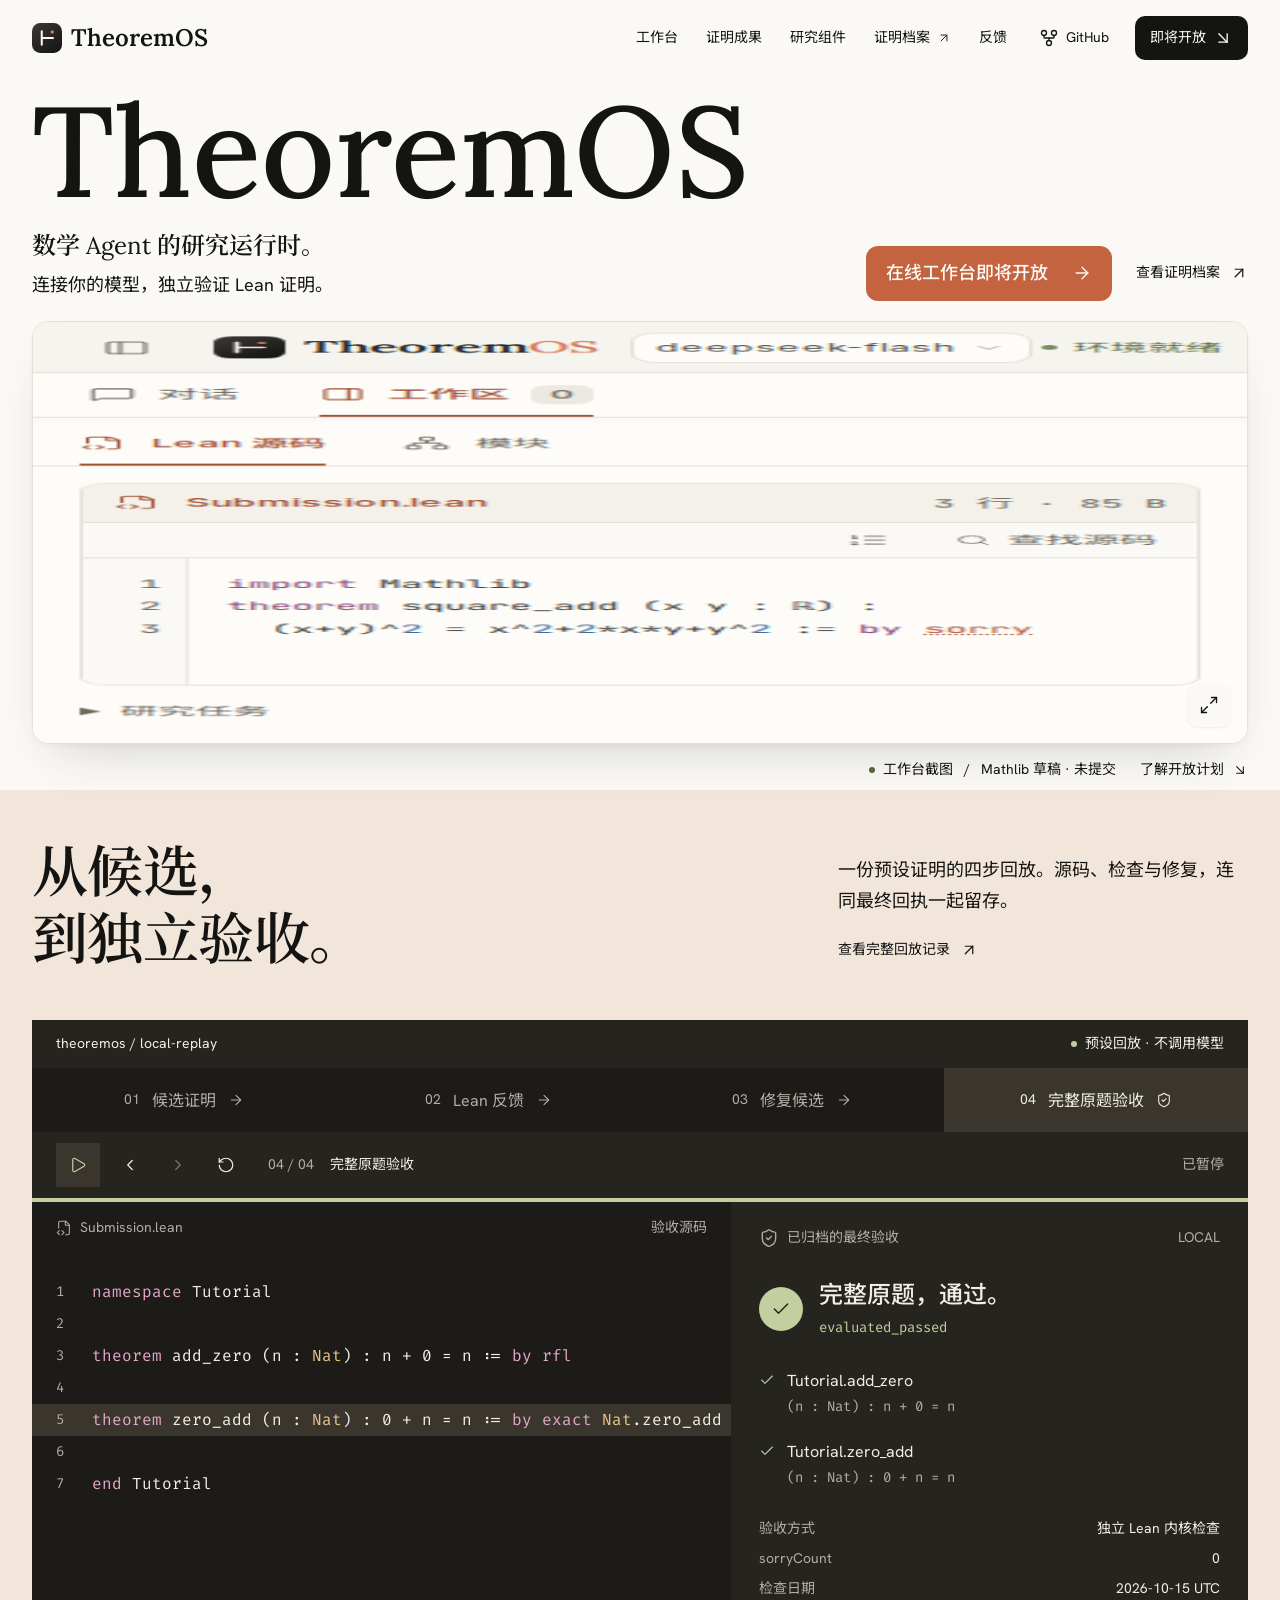
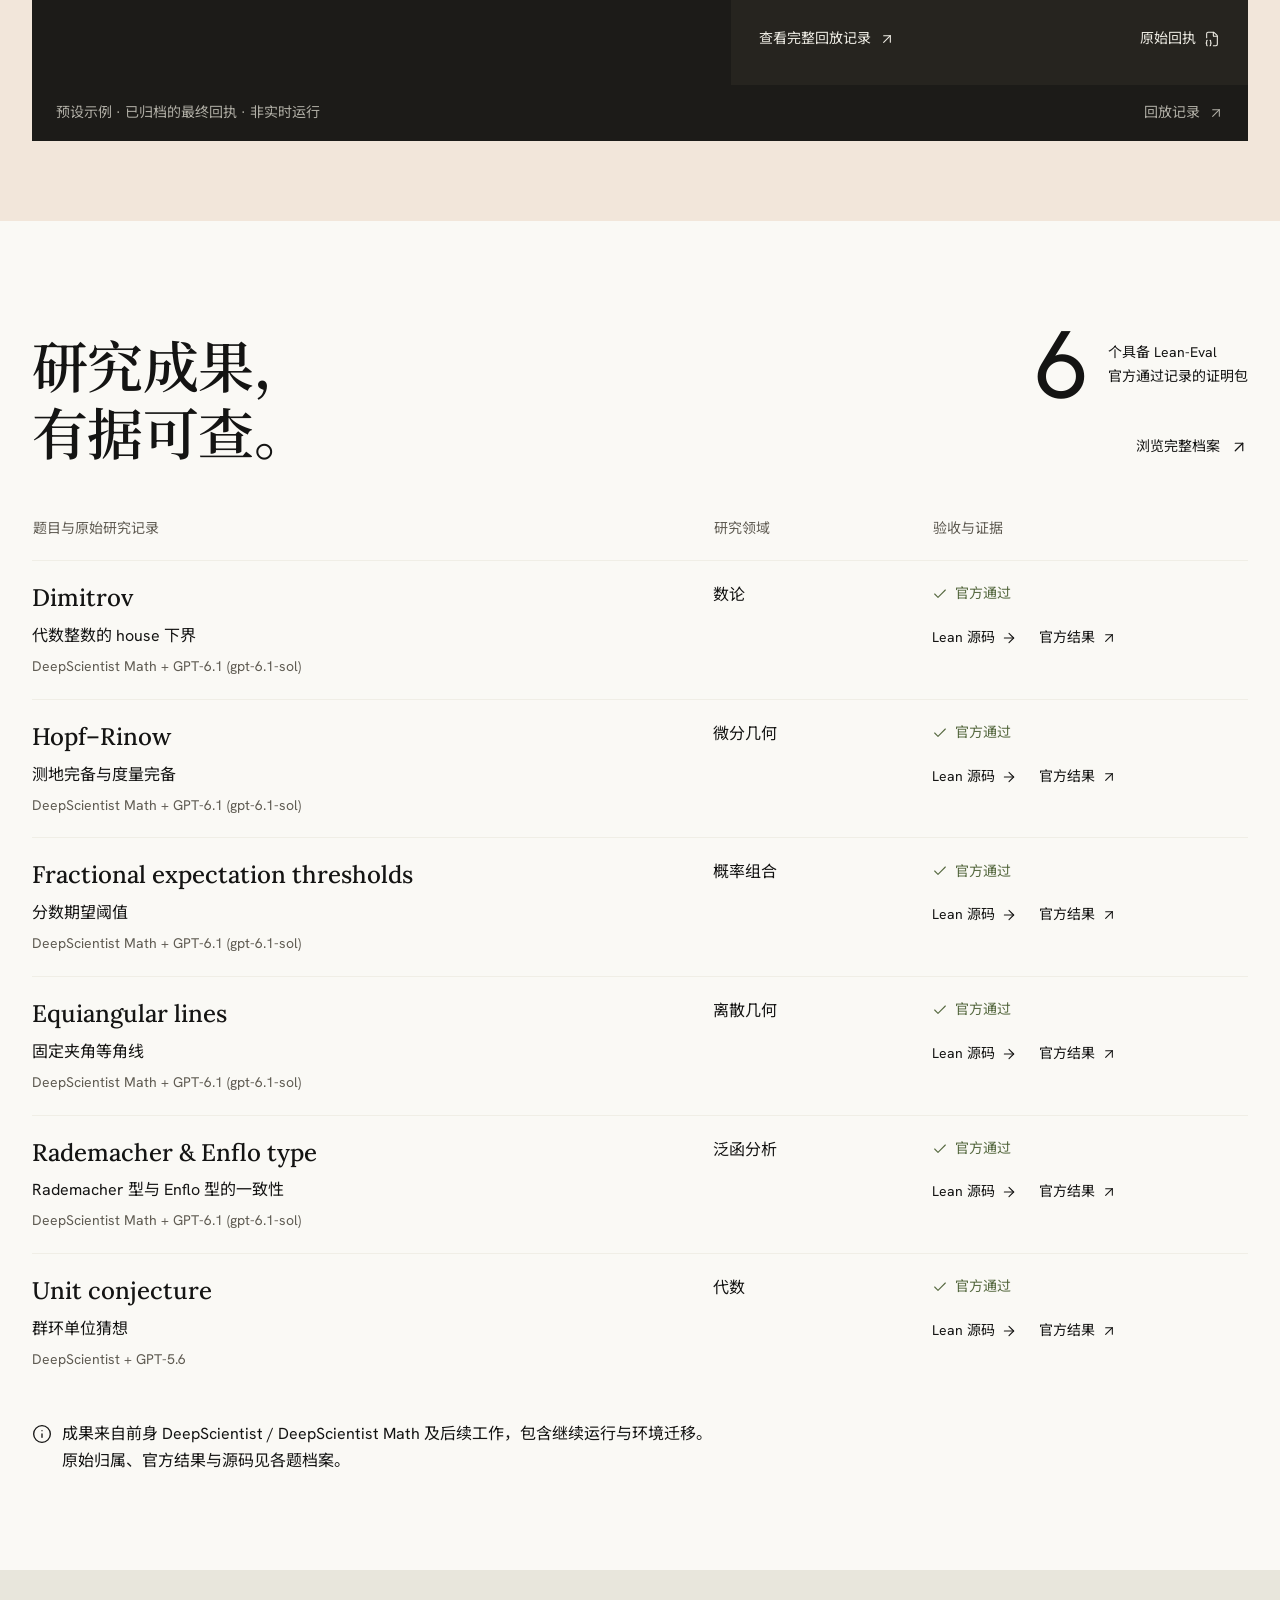
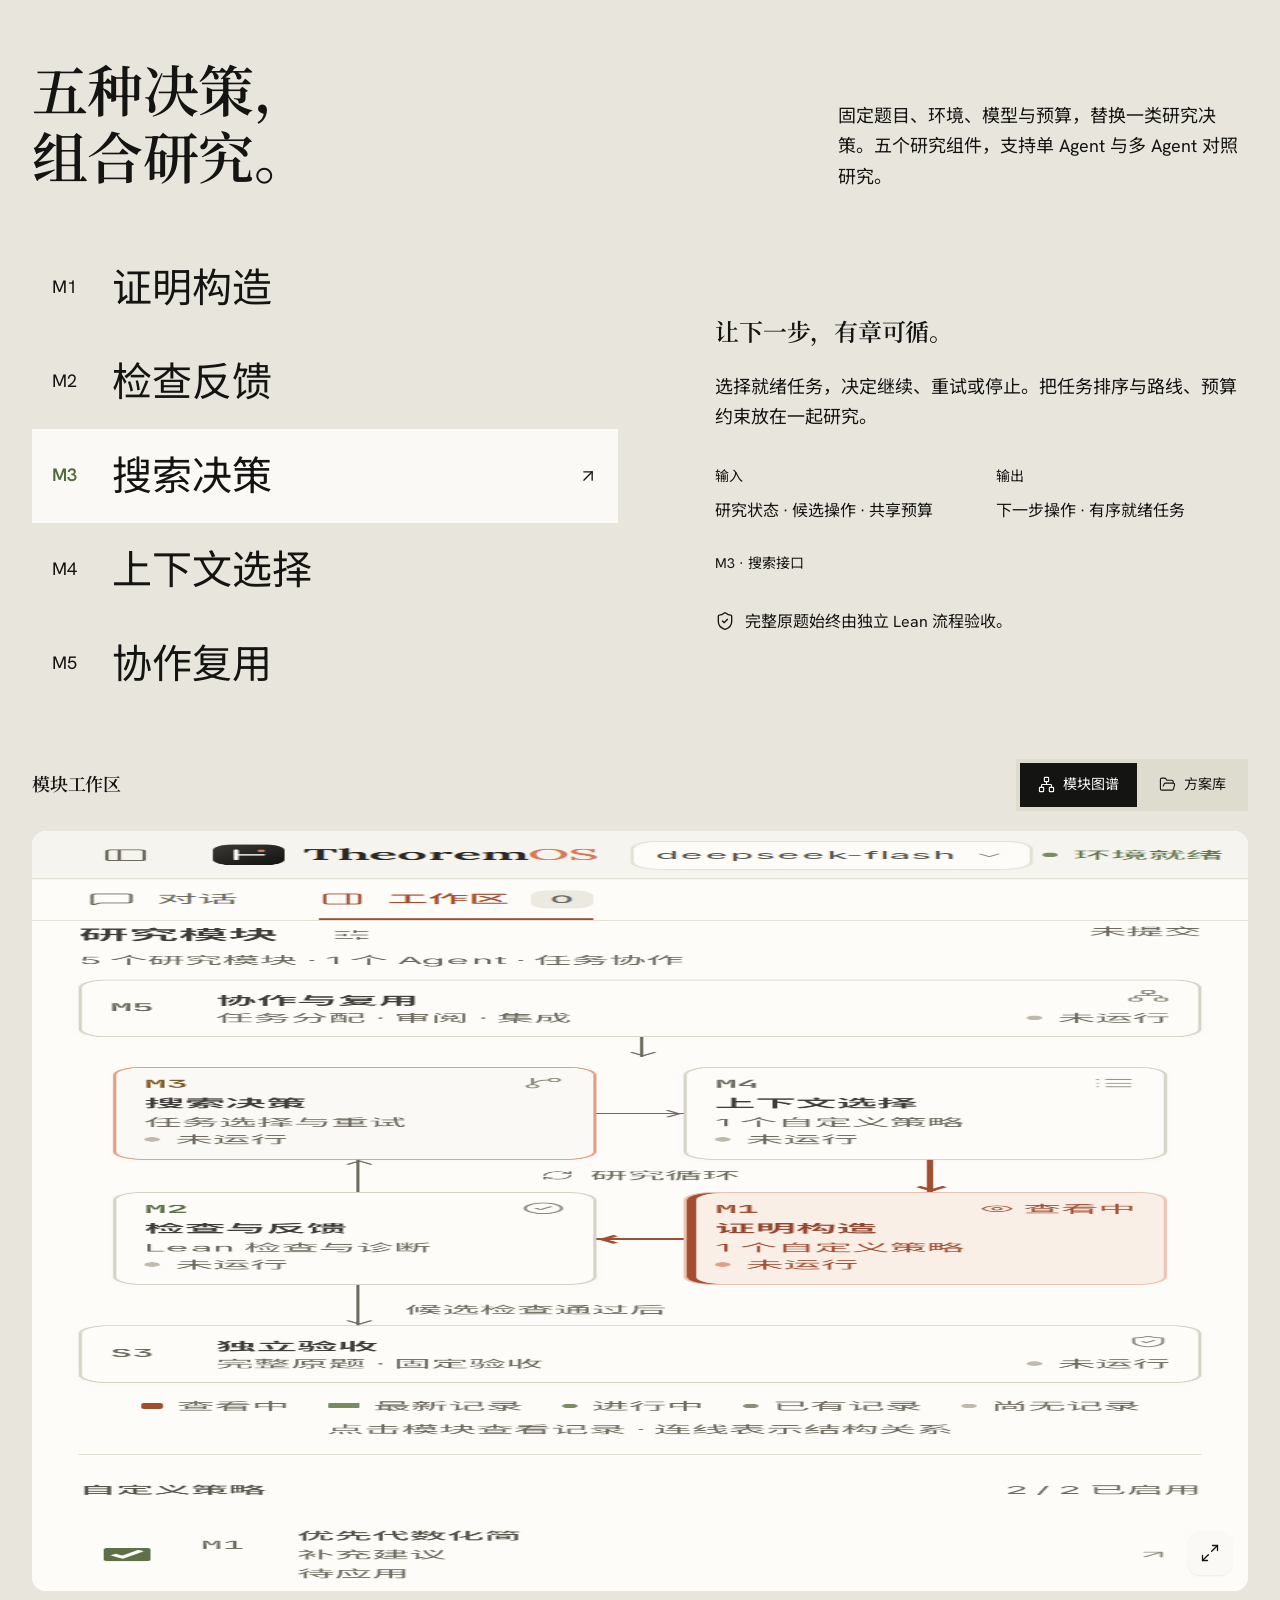
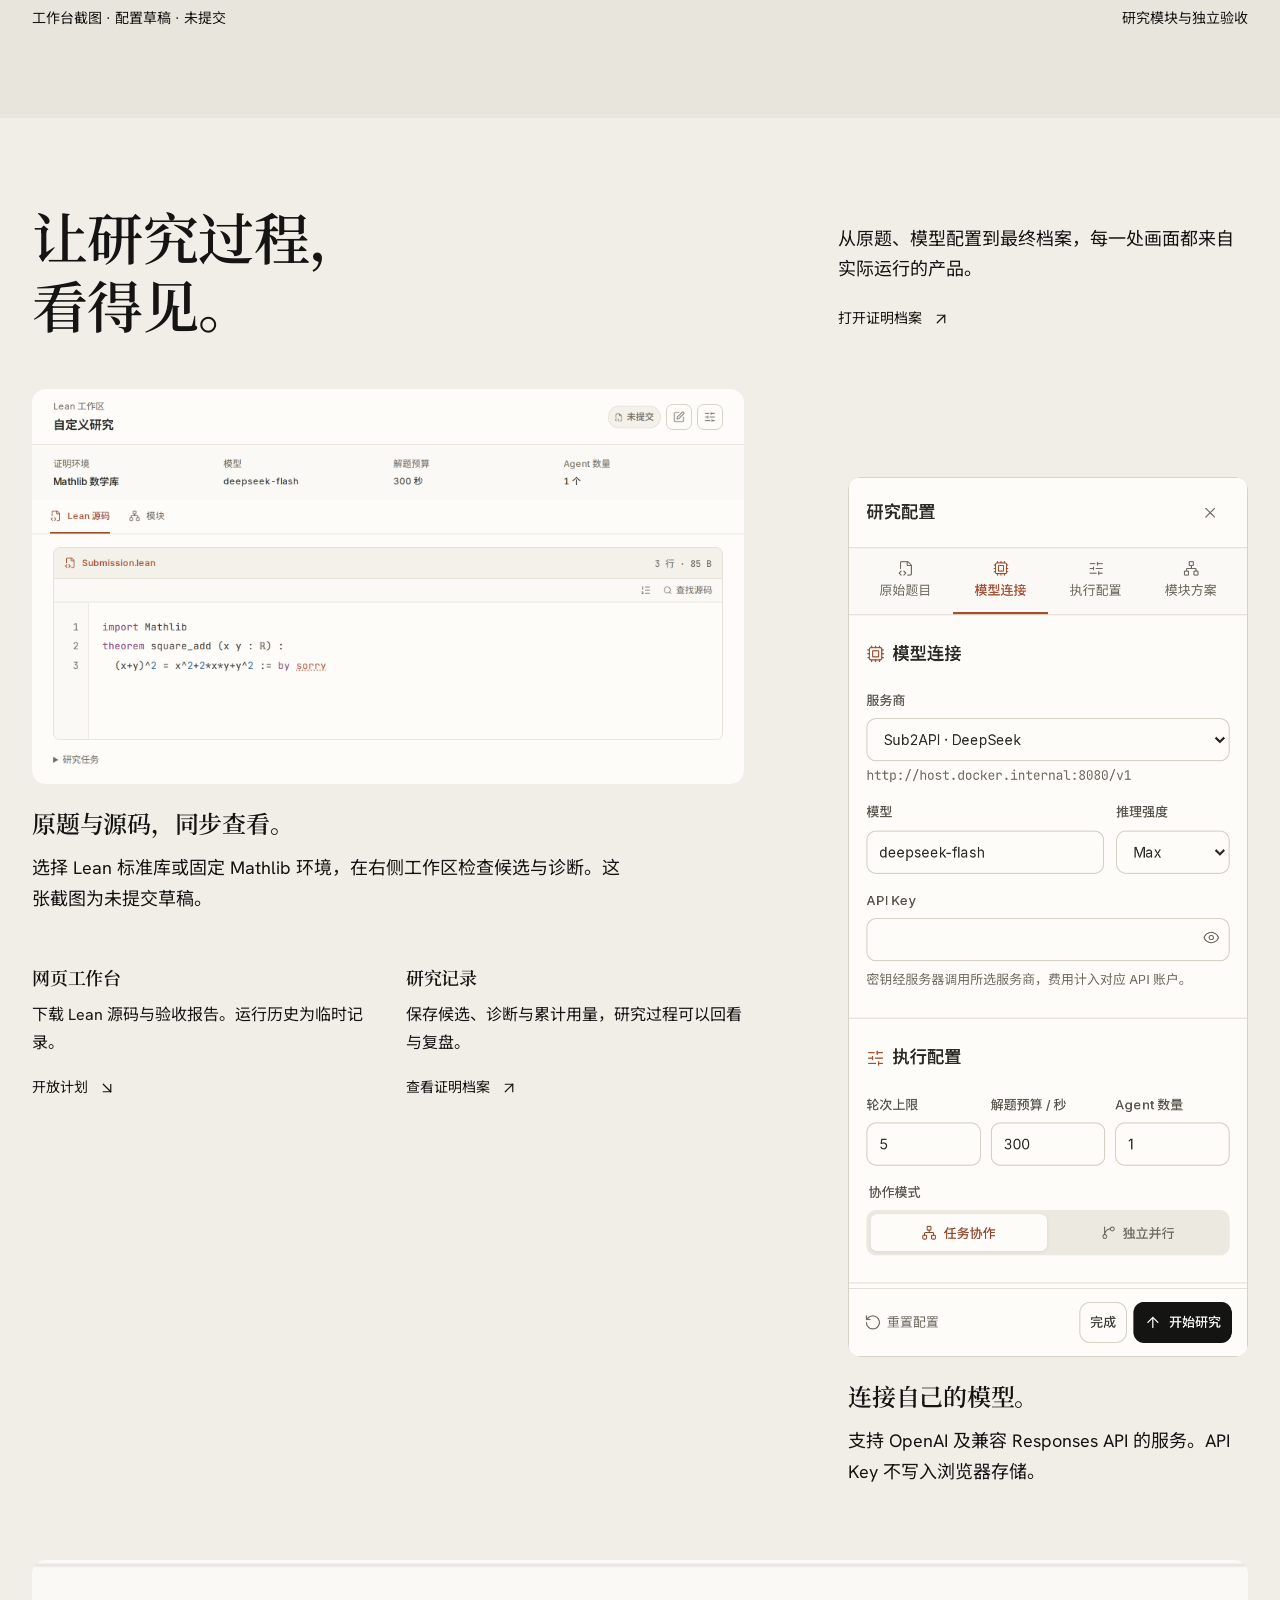
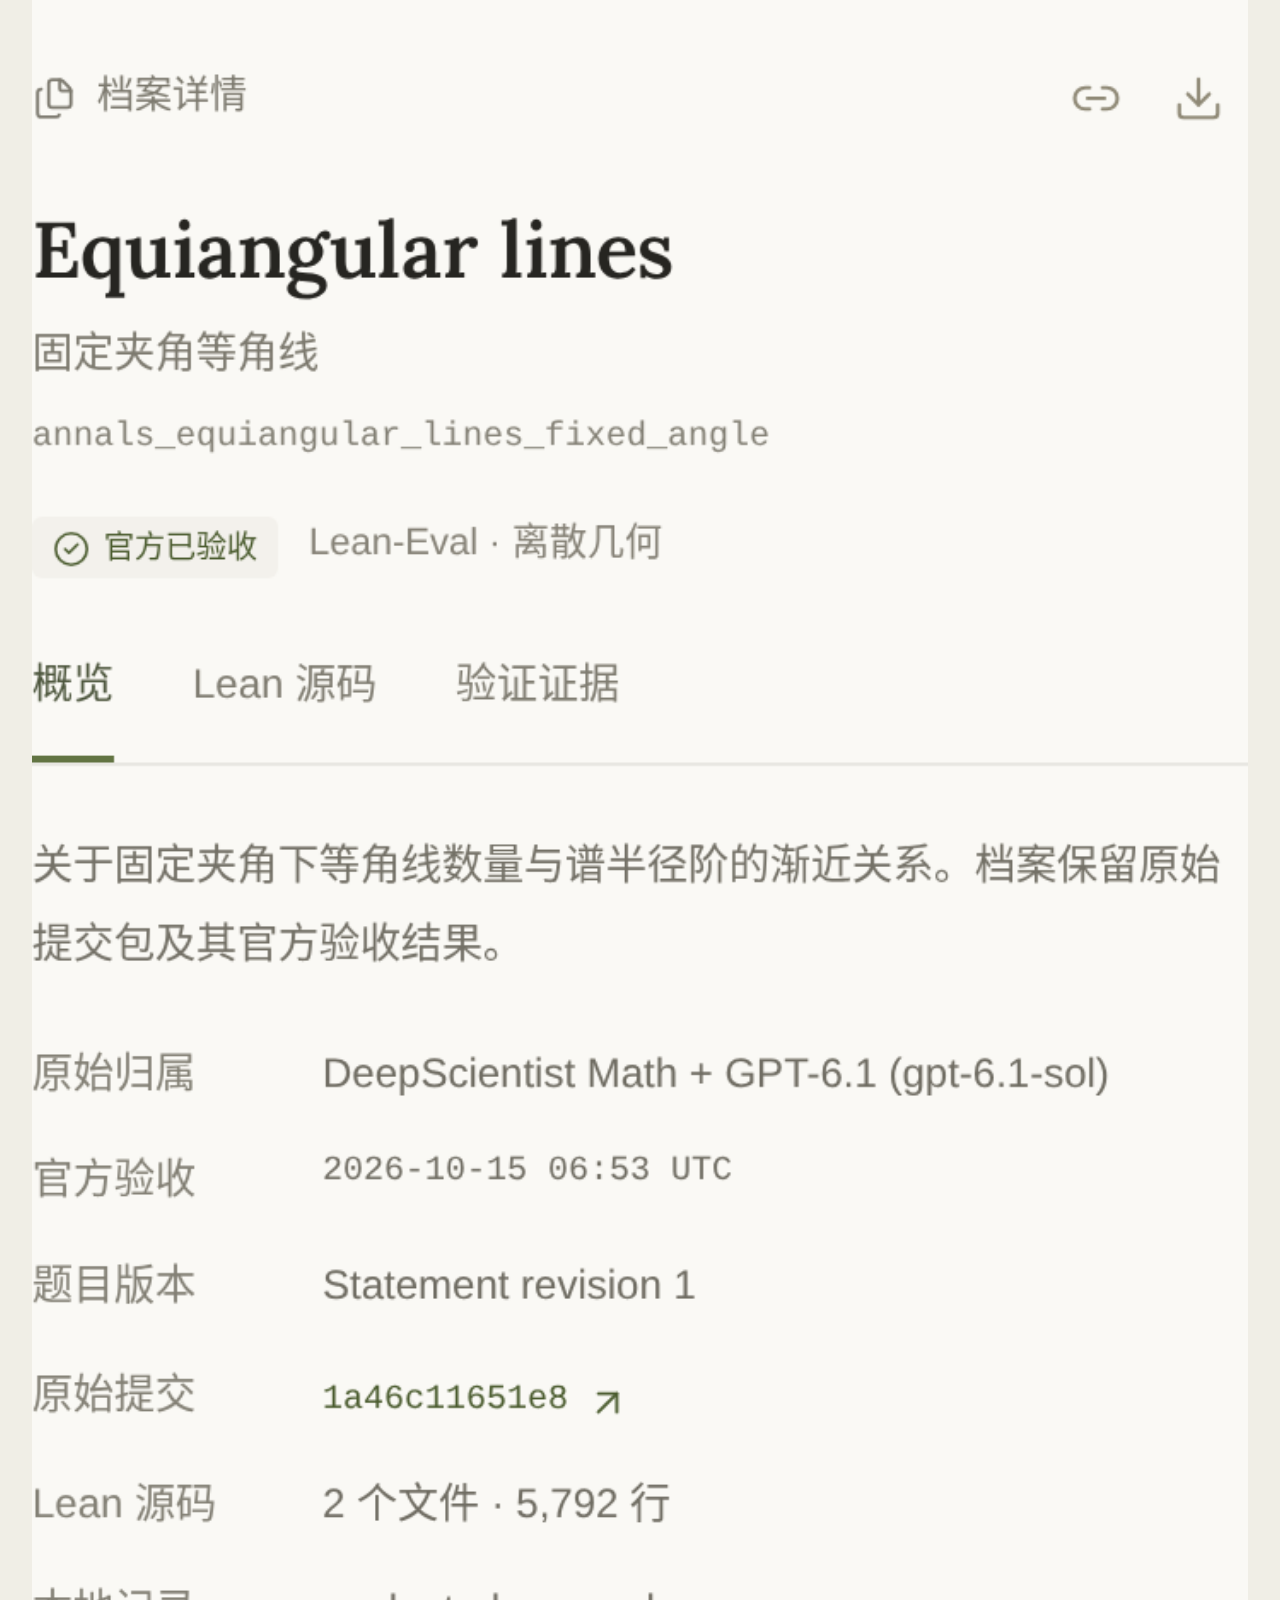
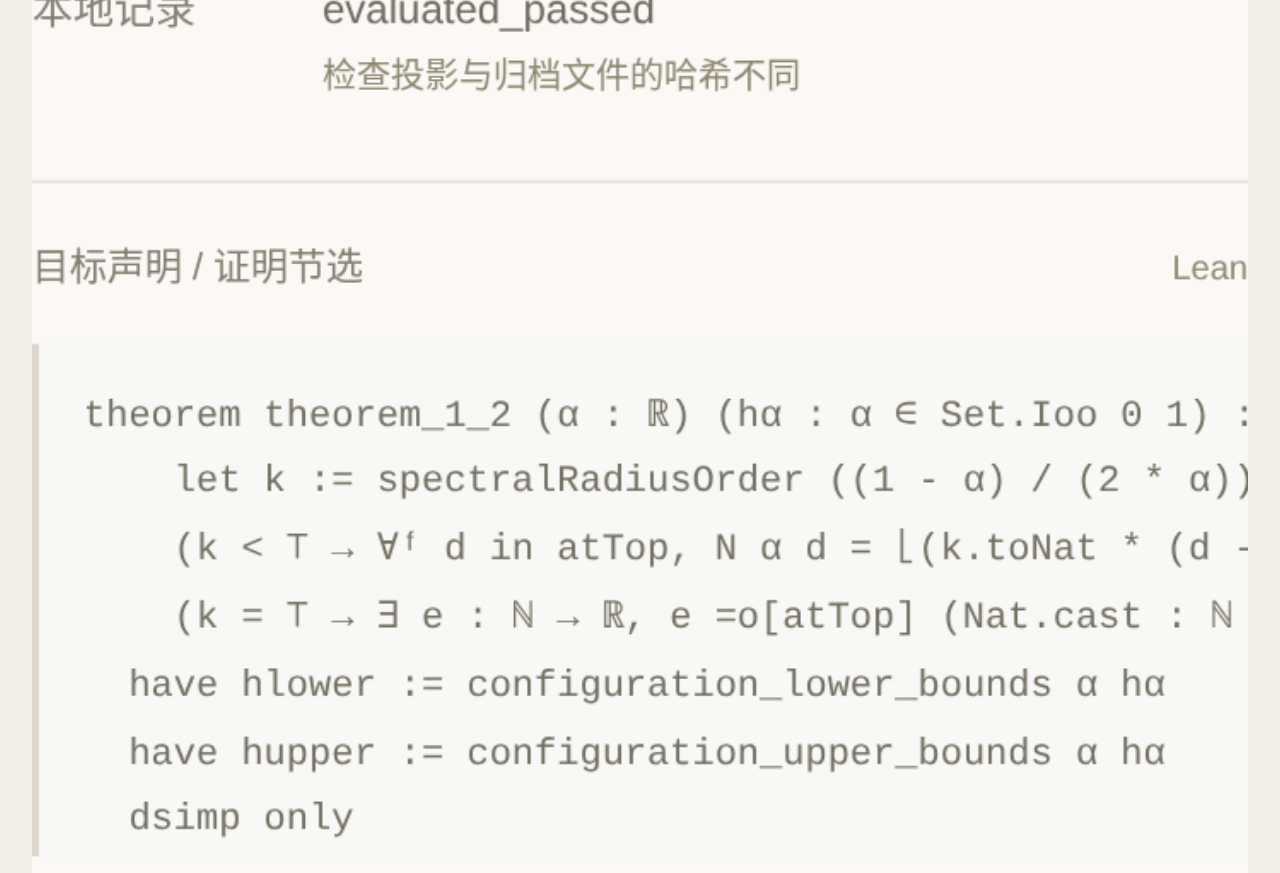
==== index.html @ 611da2ae "Publish TheoremOS site and proof archive Co-Authored-By: Claude Opus 5.5 <noreply@anthropic.com>" ====
<!doctype html>
<html lang="zh-CN">
<head>
  <meta charset="utf-8">
  <meta name="viewport" content="width=device-width, initial-scale=1">
  <meta name="description" content="TheoremOS：数学 Agent 的研究运行时。在线工作台连接你的模型，构造 Lean 与 Mathlib 证明，由独立 Lean 流程验收完整原题。">
  <meta name="theme-color" content="#ffffff">
  <meta property="og:title" content="TheoremOS | 数学 Agent 的研究运行时">
  <meta property="og:description" content="可组合的数学 Agent 研究运行时。研究策略可替换，证明结果可核查，每次尝试有据可循。">
  <meta property="og:type" content="website">
  <meta property="og:locale" content="zh_CN">
  <meta property="og:image" content="https://likc1606.github.io/theorem-os-site/assets/social-preview.png">
  <meta name="twitter:card" content="summary_large_image">
  <link rel="icon" type="image/svg+xml" href="assets/mark.svg">
  <link rel="stylesheet" href="landing.css">
  <title>TheoremOS | 数学 Agent 的研究运行时</title>
</head>
<body>
  <a class="skip-link" href="#main">跳到内容</a>
  <header class="site-header">
    <div class="header-inner wrap">
      <a class="brand" href="index.html" aria-label="TheoremOS 首页"><img src="assets/mark.svg" alt="" width="31" height="31"><span>Theorem<span class="brand-os">OS</span></span></a>
      <nav class="desktop-nav" aria-label="主导航"><a href="#workbench-preview">工作台</a><a href="#proofs">证明成果</a><a href="#components">研究组件</a><a href="archive.html">证明档案<i data-lucide="arrow-up-right"></i></a><a href="feedback.html">反馈</a></nav>
      <div class="header-actions"><a class="github-link" href="https://github.com/LikC1606/theorem-os-site" target="_blank" rel="noreferrer" aria-label="在 GitHub 查看 TheoremOS"><i data-lucide="git-fork"></i><span>GitHub</span></a><a class="nav-start" href="#start">即将开放<i data-lucide="arrow-down-right"></i></a><button class="menu-toggle" type="button" aria-label="打开导航" aria-expanded="false" aria-controls="mobile-nav"><i data-lucide="menu"></i><i data-lucide="x"></i></button></div>
    </div>
    <nav class="mobile-nav wrap" id="mobile-nav" aria-label="手机导航" hidden><a href="#workbench-preview">研究工作台<i data-lucide="arrow-down-right"></i></a><a href="#demo">验收回放<i data-lucide="arrow-down-right"></i></a><a href="#proofs">证明成果<i data-lucide="arrow-down-right"></i></a><a href="#components">研究组件<i data-lucide="arrow-down-right"></i></a><a href="archive.html">证明档案<i data-lucide="arrow-up-right"></i></a><a href="feedback.html">反馈与建议<i data-lucide="arrow-up-right"></i></a><a href="https://github.com/LikC1606/theorem-os-site" target="_blank" rel="noreferrer">GitHub<i data-lucide="arrow-up-right"></i></a></nav>
  </header>

  <main id="main">
    <div class="hero-shell">
      <section class="hero wrap" aria-labelledby="hero-title">
        <div class="hero-copy">
          <h1 id="hero-title"><span class="hero-name">TheoremOS</span></h1>
          <div class="hero-baseline"><div><p class="hero-category">数学 Agent 的研究运行时。</p><p class="hero-description">连接你的模型，独立验证 Lean 证明。</p></div><div class="hero-actions"><a class="button button-dark" href="#start">在线工作台即将开放<i data-lucide="arrow-right"></i></a><a class="text-link" href="archive.html">查看证明档案<i data-lucide="arrow-up-right"></i></a></div></div>
        </div>
      </section>
      <figure class="workbench-preview wrap" id="workbench-preview">
        <a class="workbench-image-link" href="assets/workbench-full-desktop.png" aria-label="放大查看工作台截图" title="放大查看截图"><picture class="workbench-picture"><source media="(max-width: 900px)" srcset="assets/workbench-mobile.png" width="390" height="440"><img src="assets/workbench-desktop.png" alt="TheoremOS 研究工作台：左侧研究对话与任务输入，右侧实时 Lean 工作区；当前为未提交的 Mathlib 草稿。" width="1440" height="500" fetchpriority="high"></picture><span class="preview-expand"><i data-lucide="maximize-2"></i></span></a>
        <figcaption id="workbench-caption"><div class="tablet-workbench-copy"><h3>在对话中探索，<br>在工作区验证。</h3><p>研究对话与 Lean 工作区同步展开。手机和平板可切换视图，查看原题、源码与检查状态。</p></div><span><span class="status-dot"></span>工作台截图<span class="preview-divider">/</span>Mathlib 草稿 · 未提交</span><a href="#start">了解开放计划<i data-lucide="arrow-down-right"></i></a></figcaption>
      </figure>
    </div>
    <section class="replay-section" id="demo" aria-labelledby="demo-title">
      <div class="wrap">
        <div class="section-heading"><h2 id="demo-title">从候选，<br>到独立验收。</h2><div class="replay-introduction"><p>一份预设证明的四步回放。源码、检查与修复，连同最终回执一起留存。</p><a class="text-link" href="archive.html#view=quickstart">查看完整回放记录<i data-lucide="arrow-up-right"></i></a></div></div>
        <div class="product-demo" aria-label="TheoremOS 预设回放展示"><div class="replay-window" data-ui data-replay-playing="false" data-replay-current="verified" data-replay-state="paused">
    <div class="replay-chrome"><span class="window-dots" aria-hidden="true"><i></i><i></i><i></i></span><span class="mono">theoremos / local-replay</span><span class="replay-badge"><span class="status-dot"></span>预设回放 · 不调用模型</span></div>
    <div class="replay-tabs" role="tablist" aria-label="预设回放的四个步骤"><button type="button" role="tab" id="demo-candidate" aria-controls="stage-candidate" aria-selected="false" tabindex="-1" data-replay-stage="candidate" data-step-state="complete"><span class="replay-step-number mono">01</span><span>候选证明</span><i data-lucide="arrow-right"></i></button><button type="button" role="tab" id="demo-feedback" aria-controls="stage-feedback" aria-selected="false" tabindex="-1" data-replay-stage="feedback" data-step-state="complete"><span class="replay-step-number mono">02</span><span>Lean 反馈</span><i data-lucide="arrow-right"></i></button><button type="button" role="tab" id="demo-repair" aria-controls="stage-repair" aria-selected="false" tabindex="-1" data-replay-stage="repair" data-step-state="complete"><span class="replay-step-number mono">03</span><span>修复候选</span><i data-lucide="arrow-right"></i></button><button type="button" role="tab" id="demo-verified" aria-controls="stage-verified" aria-selected="true" tabindex="0" data-replay-stage="verified" data-step-state="current"><span class="replay-step-number mono">04</span><span>完整原题验收</span><i data-lucide="shield-check"></i></button></div>
    <div class="replay-toolbar"><div class="replay-playback" hidden><button type="button" id="replay-play" aria-label="播放预设回放" title="播放预设回放" aria-pressed="false"><i data-lucide="play"></i><i data-lucide="pause"></i></button><button type="button" id="replay-prev" aria-label="回放上一步" title="回放上一步"><i data-lucide="chevron-left"></i></button><button type="button" id="replay-next" aria-label="回放下一步" title="回放下一步" disabled><i data-lucide="chevron-right"></i></button><button type="button" id="replay-restart" aria-label="重新播放" title="重新播放"><i data-lucide="rotate-ccw"></i></button></div><span class="replay-position"><span class="mono" id="replay-step-number">04 / 04</span><span id="replay-step-label">完整原题验收</span></span><span class="replay-state" id="replay-status" role="status" aria-live="polite" aria-atomic="true">已归档</span></div>
    <div class="replay-progress" id="replay-progress" role="progressbar" aria-label="预设回放步骤" aria-valuemin="1" aria-valuemax="4" aria-valuenow="4" aria-valuetext="第 4 步，共 4 步：完整原题验收"><span class="replay-progress-fill"></span></div>
    <div class="replay-layout"><div class="replay-editor"><div class="replay-panel" id="stage-candidate" role="tabpanel" aria-labelledby="demo-candidate" tabindex="0" hidden><div class="editor-heading"><span><i data-lucide="file-code-2"></i>Submission.lean</span><span>预设候选 01</span></div><pre class="demo-code"><code><span class="code-line" data-line="1"><span class="syntax-keyword">namespace</span> Tutorial</span><span class="code-line" data-line="2">&#8203;</span><span class="code-line" data-line="3"><span class="syntax-keyword">theorem</span> add_zero (n : <span class="syntax-type">Nat</span>) : n + 0 = n := <span class="syntax-keyword">by</span> <span class="syntax-keyword">rfl</span></span><span class="code-line" data-line="4">&#8203;</span><span class="code-line" data-line="5"><span class="syntax-keyword">theorem</span> zero_add (n : <span class="syntax-type">Nat</span>) : 0 + n = n := <span class="syntax-keyword">by</span> <span class="syntax-keyword">rfl</span></span><span class="code-line" data-line="6">&#8203;</span><span class="code-line" data-line="7"><span class="syntax-keyword">end</span> Tutorial</span></code></pre></div><div class="replay-panel" id="stage-feedback" role="tabpanel" aria-labelledby="demo-feedback" tabindex="0" hidden><div class="editor-heading"><span><i data-lucide="file-code-2"></i>Lean feedback</span><span>检查过程讲解</span></div><div class="demo-diagnostic"><span class="diagnostic-label"><i data-lucide="info"></i>对预设候选的检查说明</span><h3>一处通过，<br>一处还需继续。</h3><p><code>add_zero</code> 可由 <code>rfl</code> 完成；<br><code>zero_add</code> 需要已有引理。</p><pre><code>n : Nat
⊢ 0 + n = n</code></pre><p class="diagnostic-hint">下一份候选使用 <code>Nat.zero_add n</code>。</p></div></div><div class="replay-panel" id="stage-repair" role="tabpanel" aria-labelledby="demo-repair" tabindex="0" hidden><div class="editor-heading"><span><i data-lucide="file-code-2"></i>Submission.lean</span><span>预设候选 02</span></div><pre class="demo-code"><code><span class="code-line" data-line="1"><span class="syntax-keyword">namespace</span> Tutorial</span><span class="code-line" data-line="2">&#8203;</span><span class="code-line" data-line="3"><span class="syntax-keyword">theorem</span> add_zero (n : <span class="syntax-type">Nat</span>) : n + 0 = n := <span class="syntax-keyword">by</span> <span class="syntax-keyword">rfl</span></span><span class="code-line" data-line="4">&#8203;</span><span class="code-line is-change" data-line="5"><span class="syntax-keyword">theorem</span> zero_add (n : <span class="syntax-type">Nat</span>) : 0 + n = n := <span class="syntax-keyword">by</span> <span class="syntax-keyword">exact</span> <span class="syntax-type">Nat</span>.zero_add n</span><span class="code-line" data-line="6">&#8203;</span><span class="code-line" data-line="7"><span class="syntax-keyword">end</span> Tutorial</span></code></pre></div><div class="replay-panel" id="stage-verified" role="tabpanel" aria-labelledby="demo-verified" tabindex="0"><div class="editor-heading"><span><i data-lucide="file-code-2"></i>Submission.lean</span><span>验收源码</span></div><pre class="demo-code"><code><span class="code-line" data-line="1"><span class="syntax-keyword">namespace</span> Tutorial</span><span class="code-line" data-line="2">&#8203;</span><span class="code-line" data-line="3"><span class="syntax-keyword">theorem</span> add_zero (n : <span class="syntax-type">Nat</span>) : n + 0 = n := <span class="syntax-keyword">by</span> <span class="syntax-keyword">rfl</span></span><span class="code-line" data-line="4">&#8203;</span><span class="code-line is-change" data-line="5"><span class="syntax-keyword">theorem</span> zero_add (n : <span class="syntax-type">Nat</span>) : 0 + n = n := <span class="syntax-keyword">by</span> <span class="syntax-keyword">exact</span> <span class="syntax-type">Nat</span>.zero_add n</span><span class="code-line" data-line="6">&#8203;</span><span class="code-line" data-line="7"><span class="syntax-keyword">end</span> Tutorial</span></code></pre></div></div>
    <aside class="replay-receipt" aria-label="已归档回放的最终验收"><div class="receipt-title"><i data-lucide="shield-check"></i><span>已归档的最终验收</span><span class="receipt-local">LOCAL</span></div><div class="receipt-status"><span class="receipt-check"><i data-lucide="check"></i></span><div><strong>完整原题，通过。</strong><code>evaluated_passed</code></div></div><div class="receipt-targets"><div><i data-lucide="check"></i><span><strong>Tutorial.add_zero</strong><code>(n : Nat) : n + 0 = n</code></span></div><div><i data-lucide="check"></i><span><strong>Tutorial.zero_add</strong><code>(n : Nat) : 0 + n = n</code></span></div></div><dl class="receipt-facts"><div><dt>验收方式</dt><dd>独立 Lean 内核检查</dd></div><div><dt>sorryCount</dt><dd>0</dd></div><div><dt>检查日期</dt><dd>2026-10-15 UTC</dd></div></dl><div class="receipt-links"><a href="archive.html#view=quickstart" class="receipt-link">查看完整回放记录<i data-lucide="arrow-up-right"></i></a><a href="assets/replay.json" class="receipt-link receipt-evidence" target="_blank" rel="noreferrer" title="打开原始 JSON 回执">原始回执<i data-lucide="file-json-2"></i></a></div></aside></div>
    <div class="replay-caption"><span>预设示例 · 已归档的最终回执 · 非实时运行</span><a href="archive.html#view=quickstart">回放记录<i data-lucide="arrow-up-right"></i></a></div>
  </div></div>
      </div>
    </section>

    <section class="proofs-section" id="proofs" aria-labelledby="proofs-title">
      <div class="wrap">
        <div class="section-heading proof-heading"><h2 id="proofs-title">研究成果，<br>有据可查。</h2><div class="proof-heading-note"><span class="proof-count">6</span><p>个具备 Lean-Eval<br>官方通过记录的证明包</p><a href="archive.html" class="text-link">浏览完整档案<i data-lucide="arrow-up-right"></i></a></div></div>
        <table class="proof-table"><caption class="sr-only">具备官方通过记录的证明包，附原始研究归属与验收链接</caption><thead><tr><th scope="col">题目与原始研究记录</th><th scope="col">研究领域</th><th scope="col">验收与证据</th></tr></thead><tbody>
    <tr class="proof-row" data-accepted-proof="dimitrov">
      <th scope="row"><h3><a href="archive.html#proof=dimitrov">Dimitrov</a></h3><p class="proof-subtitle">代数整数的 house 下界</p><p class="proof-credit">DeepScientist Math + GPT-6.1 (gpt-6.1-sol)</p></th>
      <td class="proof-area">数论</td>
      <td><span class="proof-pass"><i data-lucide="check"></i>官方通过</span><div class="proof-links"><a data-proof-source href="archive.html#proof=dimitrov&tab=source">Lean 源码<i data-lucide="arrow-right"></i></a><a class="official-link" href="https://github.com/leanprover/lean-eval-submissions/issues/2143#issuecomment-6215093969" target="_blank" rel="noreferrer" aria-label="Dimitrov 官方验收记录">官方结果<i data-lucide="arrow-up-right"></i></a></div></td>
    </tr>
    <tr class="proof-row" data-accepted-proof="hopf_rinow">
      <th scope="row"><h3><a href="archive.html#proof=hopf_rinow">Hopf–Rinow</a></h3><p class="proof-subtitle">测地完备与度量完备</p><p class="proof-credit">DeepScientist Math + GPT-6.1 (gpt-6.1-sol)</p></th>
      <td class="proof-area">微分几何</td>
      <td><span class="proof-pass"><i data-lucide="check"></i>官方通过</span><div class="proof-links"><a data-proof-source href="archive.html#proof=hopf_rinow&tab=source">Lean 源码<i data-lucide="arrow-right"></i></a><a class="official-link" href="https://github.com/leanprover/lean-eval-submissions/issues/2143#issuecomment-6215093969" target="_blank" rel="noreferrer" aria-label="Hopf–Rinow 官方验收记录">官方结果<i data-lucide="arrow-up-right"></i></a></div></td>
    </tr>
    <tr class="proof-row" data-accepted-proof="annals_fractional_expectation_thresholds">
      <th scope="row"><h3><a href="archive.html#proof=annals_fractional_expectation_thresholds">Fractional expectation thresholds</a></h3><p class="proof-subtitle">分数期望阈值</p><p class="proof-credit">DeepScientist Math + GPT-6.1 (gpt-6.1-sol)</p></th>
      <td class="proof-area">概率组合</td>
      <td><span class="proof-pass"><i data-lucide="check"></i>官方通过</span><div class="proof-links"><a data-proof-source href="archive.html#proof=annals_fractional_expectation_thresholds&tab=source">Lean 源码<i data-lucide="arrow-right"></i></a><a class="official-link" href="https://github.com/leanprover/lean-eval-submissions/issues/2141#issuecomment-6197783762" target="_blank" rel="noreferrer" aria-label="Fractional expectation thresholds 官方验收记录">官方结果<i data-lucide="arrow-up-right"></i></a></div></td>
    </tr>
    <tr class="proof-row" data-accepted-proof="annals_equiangular_lines_fixed_angle">
      <th scope="row"><h3><a href="archive.html#proof=annals_equiangular_lines_fixed_angle">Equiangular lines</a></h3><p class="proof-subtitle">固定夹角等角线</p><p class="proof-credit">DeepScientist Math + GPT-6.1 (gpt-6.1-sol)</p></th>
      <td class="proof-area">离散几何</td>
      <td><span class="proof-pass"><i data-lucide="check"></i>官方通过</span><div class="proof-links"><a data-proof-source href="archive.html#proof=annals_equiangular_lines_fixed_angle&tab=source">Lean 源码<i data-lucide="arrow-right"></i></a><a class="official-link" href="https://github.com/leanprover/lean-eval-submissions/issues/2135#issuecomment-6186332699" target="_blank" rel="noreferrer" aria-label="Equiangular lines 官方验收记录">官方结果<i data-lucide="arrow-up-right"></i></a></div></td>
    </tr>
    <tr class="proof-row" data-accepted-proof="annals_rademacher_enflo_type">
      <th scope="row"><h3><a href="archive.html#proof=annals_rademacher_enflo_type">Rademacher &amp; Enflo type</a></h3><p class="proof-subtitle">Rademacher 型与 Enflo 型的一致性</p><p class="proof-credit">DeepScientist Math + GPT-6.1 (gpt-6.1-sol)</p></th>
      <td class="proof-area">泛函分析</td>
      <td><span class="proof-pass"><i data-lucide="check"></i>官方通过</span><div class="proof-links"><a data-proof-source href="archive.html#proof=annals_rademacher_enflo_type&tab=source">Lean 源码<i data-lucide="arrow-right"></i></a><a class="official-link" href="https://github.com/leanprover/lean-eval-submissions/issues/2115#issuecomment-6161355838" target="_blank" rel="noreferrer" aria-label="Rademacher &amp; Enflo type 官方验收记录">官方结果<i data-lucide="arrow-up-right"></i></a></div></td>
    </tr>
    <tr class="proof-row" data-accepted-proof="annals_unit_conjecture">
      <th scope="row"><h3><a href="archive.html#proof=annals_unit_conjecture">Unit conjecture</a></h3><p class="proof-subtitle">群环单位猜想</p><p class="proof-credit">DeepScientist + GPT-5.6</p></th>
      <td class="proof-area">代数</td>
      <td><span class="proof-pass"><i data-lucide="check"></i>官方通过</span><div class="proof-links"><a data-proof-source href="archive.html#proof=annals_unit_conjecture&tab=source">Lean 源码<i data-lucide="arrow-right"></i></a><a class="official-link" href="https://github.com/leanprover/lean-eval-submissions/issues/1246#issuecomment-5380977645" target="_blank" rel="noreferrer" aria-label="Unit conjecture 官方验收记录">官方结果<i data-lucide="arrow-up-right"></i></a></div></td>
    </tr></tbody></table>
        <p class="proof-provenance"><i data-lucide="info"></i><span>成果来自前身 DeepScientist / DeepScientist Math 及后续工作，包含继续运行与环境迁移。原始归属、官方结果与源码见各题档案。</span></p>
      </div>
    </section>

    <div class="components-shell"><section class="components-section wrap" id="components" aria-labelledby="components-title">
      <div class="section-heading"><h2 id="components-title">五种决策，<br>组合研究。</h2><p class="heading-description">固定题目、环境、模型与预算，替换一类研究决策。五个研究组件，支持单 Agent 与多 Agent 对照研究。</p></div>
      <div class="component-explorer">
        <div class="component-tabs" role="tablist" aria-label="五个研究组件" aria-orientation="vertical">
          <button class="component-tab" type="button" id="tab-m1" role="tab" aria-selected="false" aria-controls="component-panel" tabindex="-1" data-component="m1"><span class="component-number">M1</span><strong>证明构造</strong><i data-lucide="arrow-up-right"></i></button>
          <button class="component-tab" type="button" id="tab-m2" role="tab" aria-selected="false" aria-controls="component-panel" tabindex="-1" data-component="m2"><span class="component-number">M2</span><strong>检查反馈</strong><i data-lucide="arrow-up-right"></i></button>
          <button class="component-tab" type="button" id="tab-m3" role="tab" aria-selected="true" aria-controls="component-panel" tabindex="0" data-component="m3"><span class="component-number">M3</span><strong>搜索决策</strong><i data-lucide="arrow-up-right"></i></button>
          <button class="component-tab" type="button" id="tab-m4" role="tab" aria-selected="false" aria-controls="component-panel" tabindex="-1" data-component="m4"><span class="component-number">M4</span><strong>上下文选择</strong><i data-lucide="arrow-up-right"></i></button>
          <button class="component-tab" type="button" id="tab-m5" role="tab" aria-selected="false" aria-controls="component-panel" tabindex="-1" data-component="m5"><span class="component-number">M5</span><strong>协作复用</strong><i data-lucide="arrow-up-right"></i></button>
        </div>
        <div class="component-panel" id="component-panel" role="tabpanel" tabindex="0" aria-labelledby="tab-m3">
          <div class="module-details"><div><h3 id="module-title">让下一步，有章可循。</h3><p id="module-description">选择就绪任务，决定继续、重试或停止。把任务排序与路线、预算约束放在一起研究。</p></div><dl><div><dt>输入</dt><dd id="module-input">研究状态 · 候选操作 · 共享预算</dd></div><div><dt>输出</dt><dd id="module-output">下一步操作 · 有序就绪任务</dd></div></dl><p class="module-contract" id="module-kicker">M3 · 搜索接口</p></div>
          <div class="independent-check"><i data-lucide="shield-check"></i><span>完整原题始终由独立 Lean 流程验收。</span></div>
        </div>
      </div>

      <figure class="module-showcase" aria-labelledby="module-preview-heading">
        <div class="module-preview-toolbar"><h3 id="module-preview-heading">模块工作区</h3><div class="module-preview-tabs" role="tablist" aria-label="模块工作台画面" hidden><button type="button" id="module-preview-tab-modules" role="tab" aria-selected="true" aria-controls="module-preview-panel" data-module-preview="modules"><i data-lucide="network"></i>模块图谱</button><button type="button" id="module-preview-tab-library" role="tab" aria-selected="false" aria-controls="module-preview-panel" tabindex="-1" data-module-preview="library"><i data-lucide="folder-open"></i>方案库</button></div></div>
        <div id="module-preview-panel" role="tabpanel" aria-labelledby="module-preview-tab-modules" tabindex="0"><a class="module-preview-link" href="assets/workbench-modules-desktop.png" target="_blank" rel="noreferrer" aria-label="查看模块图谱原始截图" title="查看原始截图"><picture><source media="(max-width: 600px)" srcset="assets/workbench-modules-mobile.png" width="390" height="844"><img src="assets/workbench-modules-desktop.png" alt="新版工作台的真实模块图谱：M1–M5 研究决策连接到固定的 S3 独立验收，当前配置尚未提交运行。" width="1440" height="900" loading="lazy"></picture><span class="preview-expand"><i data-lucide="maximize-2"></i></span></a></div>
        <figcaption><span>工作台截图 · 配置草稿 · 未提交</span><span id="module-preview-caption" aria-live="polite">研究模块与独立验收</span></figcaption>
      </figure>

      <noscript><p class="no-script-note">启用 JavaScript 可切换组件的输入输出说明。</p></noscript>
    </section>

    </div>
    <section class="records-section" aria-labelledby="records-title">
      <div class="records-layout wrap">
        <div class="section-heading"><h2 id="records-title">让研究过程，<br>看得见。</h2><div class="records-introduction"><p>从原题、模型配置到最终档案，每一处画面都来自实际运行的产品。</p><a class="text-link" href="archive.html">打开证明档案<i data-lucide="arrow-up-right"></i></a></div></div>
        <div class="product-gallery">
          <div class="source-column"><figure class="product-fragment"><a href="assets/workbench-source-detail.png" target="_blank" rel="noreferrer" aria-label="查看完整的 Mathlib 源码截图"><img src="assets/workbench-source-detail.png" alt="真实 Lean 工作区：固定 Mathlib 环境下尚未提交的原题与候选源码，保留 sorry。" width="953" height="540" loading="lazy"></a><figcaption><h3>原题与源码，同步查看。</h3><p>选择 Lean 标准库或固定 Mathlib 环境，在右侧工作区检查候选与诊断。这张截图为未提交草稿。</p></figcaption></figure><div class="record-notes"><div><h3>网页工作台</h3><p>下载 Lean 源码与验收报告。运行历史为临时记录。</p><a class="text-link" href="#start">开放计划<i data-lucide="arrow-down-right"></i></a></div><div><h3>研究记录</h3><p>保存候选、诊断与累计用量，研究过程可以回看与复盘。</p><a class="text-link" href="archive.html">查看证明档案<i data-lucide="arrow-up-right"></i></a></div></div></div>
          <figure class="product-fragment settings-fragment"><a href="assets/workbench-settings-detail.png" target="_blank" rel="noreferrer" aria-label="查看完整的模型配置截图"><img src="assets/workbench-settings-detail.png" alt="新版分区研究配置：模型连接页显示 OpenAI 服务地址、模型、推理强度与空 API Key。" width="370" height="814" loading="lazy"></a><figcaption><h3>连接自己的模型。</h3><p>支持 OpenAI 及兼容 Responses API 的服务。API Key 不写入浏览器存储。</p></figcaption></figure>
        </div>
        <figure class="archive-showcase"><a class="archive-image-link" href="archive.html" aria-label="打开可检索的证明档案"><picture><source media="(max-width: 600px)" srcset="assets/archive-preview-mobile.png" width="356" height="797"><img src="assets/archive-preview.png" alt="TheoremOS 证明档案真实界面，保留题目、原始归属、Lean 源码和验收证据。" width="1440" height="900" loading="lazy"></picture></a><figcaption><span>源码、来源与验收，放在同一份档案。</span><a href="archive.html">检索证明档案<i data-lucide="arrow-up-right"></i></a></figcaption></figure>
      </div>
    </section>

    <section class="start-section" id="start" aria-labelledby="start-title">
      <div class="start-layout wrap">
        <div class="start-copy">
          <h2 id="start-title">开始你的<br>下一次研究。</h2>
          <p>在线工作台即将开放。<br>开放后，在浏览器中输入原题与自己的 API Key 即可开始研究。</p>
          <span class="replay-label"><i data-lucide="clock"></i>在线服务 · 即将开放</span>
          <div class="start-links"><a class="button button-lime" href="feedback.html">提出需求与建议<i data-lucide="arrow-up-right"></i></a><a class="text-link" href="archive.html">先看证明档案<i data-lucide="arrow-up-right"></i></a></div>
        </div>
        <div class="start-terminal start-soon" data-ui>
          <div class="terminal-heading"><span>在线工作台</span><i data-lucide="globe"></i></div>
          <div class="command-panel">
            <p class="soon-status"><span class="status-dot"></span>即将开放</p>
            <ul class="soon-list">
              <li><i data-lucide="file-code-2"></i><span>提交 Lean 与 Mathlib 原题，在线查看研究对话与工作区</span></li>
              <li><i data-lucide="key-round"></i><span>使用自己的 API Key，密钥不写入浏览器存储</span></li>
              <li><i data-lucide="download"></i><span>下载 Lean 源码与验收报告</span></li>
            </ul>
            <a class="terminal-evidence" href="archive.html#view=quickstart">先看一次预设证明的验收回放<i data-lucide="arrow-up-right"></i></a>
          </div>
          <div class="terminal-bottom"><i data-lucide="shield-check"></i><span>以完整原题的 <code>evaluated_passed</code> 为验收结论</span></div>
        </div>
        <div class="requirements"><span><a href="https://lean-lang.org/" target="_blank" rel="noreferrer">Lean 4</a> + <a href="https://github.com/leanprover-community/mathlib4" target="_blank" rel="noreferrer">mathlib</a></span><span>自备 API Key</span><span>独立 Lean 验收</span></div>
      </div>
    </section>

    <section class="faq-section wrap" aria-labelledby="faq-title"><h2 id="faq-title">开始之前。</h2><div class="faq-list"><details><summary>适合用来做什么？<i data-lucide="plus"></i></summary><p>面向数学 Agent 研究者和 Lean 开发者，用于构造证明、比较搜索与协作方法，以及复盘研究实验。当前为研究预览版本。</p></details><details><summary>可以直接在网页运行证明吗？<i data-lucide="plus"></i></summary><p>在线工作台即将开放。开放后可以在浏览器中提交 Lean 与 Mathlib 原题、输入自己的 API Key 并查看验收结果。当前站点包含界面截图、预设回放和证明档案。</p></details><details><summary>支持哪类 API Key？<i data-lucide="plus"></i></summary><p>在线工作台支持 OpenAI 及兼容 Responses API 的服务。模型研究会产生服务商对应的用量；站点上的预设回放不调用模型，也不需要 API Key。</p></details><details><summary>网页工作台会保存研究记录吗？<i data-lucide="plus"></i></summary><p>运行记录临时保存在服务内存，可下载源码与报告；服务重启或会话到期后记录清空。网页草稿在当前标签页保存，API Key 不写入浏览器存储。</p></details></div></section>
  </main>

  <div class="footer-shell"><footer class="site-footer wrap"><div class="footer-top"><p>让数学探索，有据可循。</p><nav aria-label="页脚链接"><a href="archive.html">证明档案</a><a href="feedback.html">反馈</a><a href="https://github.com/LikC1606/theorem-os-site" target="_blank" rel="noreferrer">GitHub<i data-lucide="arrow-up-right"></i></a></nav></div><div class="footer-wordmark" aria-hidden="true">TheoremOS</div><div class="footer-bottom"><span>© 2026 TheoremOS contributors</span><span>Research Preview</span></div></footer></div>
  <dialog class="preview-dialog" id="workbench-dialog" aria-labelledby="preview-title" aria-describedby="preview-description">
    <div class="preview-dialog-header"><div><strong id="preview-title">TheoremOS <span>研究工作台</span></strong><p id="preview-description">工作台截图 · Mathlib 草稿 · 未提交</p></div><div class="preview-dialog-actions"><button type="button" class="preview-zoom" aria-label="放大截图" aria-pressed="false" title="放大截图"><i data-lucide="zoom-in"></i><i data-lucide="zoom-out"></i></button><a class="preview-original" href="assets/workbench-full-desktop.png" target="_blank" rel="noreferrer" aria-label="打开原始截图" title="打开原始截图"><i data-lucide="external-link"></i></a><button type="button" class="preview-close" aria-label="关闭截图预览" title="关闭" autofocus><i data-lucide="x"></i></button></div></div>
    <div class="preview-dialog-media" role="region" aria-label="研究工作台截图" tabindex="0"><picture><source media="(max-width: 600px)" srcset="assets/workbench-full-mobile.png" width="390" height="844"><img src="assets/workbench-full-desktop.png" alt="工作台完整双栏界面：左侧研究对话与任务输入，右侧尚未提交的 Mathlib 原题和 Lean 草稿预览。" width="1440" height="900" loading="lazy"></picture></div>
  </dialog>
  <script src="landing.js" defer></script>
</body>
</html>
---- landing.css ----
@font-face {
  font-family: "Hanken Grotesk";
  src: url("[data-uri]") format("woff2");
  font-style: normal;
  font-weight: 400 700;
  font-display: swap;
}
@font-face {
  font-family: "TheoremOS Serif Latin";
  src: url("[data-uri]") format("woff2");
  font-style: normal;
  font-weight: 400 700;
  font-display: swap;
}
/* Interface CJK text; same split as the serif below. */
@font-face {
  font-family: "TheoremOS Sans SC";
  src: url("assets/fonts/NotoSansSC-ui.woff2") format("woff2");
  font-weight: 400 600;
  font-display: swap;
  unicode-range: U+3000-303F,U+4E00,U+4E09-4E0B,U+4E0D-4E0E,U+4E13-4E14,U+4E22,U+4E24,U+4E2A,U+4E2D,U+4E34,U+4E3A-4E3B,U+4E45,U+4E48-4E49,U+4E4B,U+4E5F,U+4E86,U+4E8B,U+4E8E,U+4E94,U+4E9B,U+4EA4,U+4EA7,U+4EAB,U+4EBA,U+4EC0,U+4EC5,U+4ECB,U+4ECD-4ECE,U+4ED6,U+4ED8,U+4EE3-4EE5,U+4EEC,U+4EF6-4EF7,U+4EFB,U+4EFD,U+4F18,U+4F1A,U+4F20,U+4F4D,U+4F53,U+4F55,U+4F59,U+4F5C,U+4F60,U+4F7F,U+4F8B,U+4F9B,U+4F9D,U+4FA7,U+4FDD,U+4FE1,U+4FEE,U+5019,U+503C,U+5047,U+505A,U+505C,U+50A8,U+50CF,U+5141,U+5145,U+5148,U+5165,U+5168,U+516C,U+5171,U+5173,U+5176-5177,U+517C,U+5185,U+518C-518D,U+5199,U+51B2-51B3,U+51C6,U+51CF,U+51E0-51E1,U+51ED,U+51FA-51FB,U+51FD,U+5206-5207,U+5212,U+5217,U+5219,U+521B,U+521D,U+5220,U+5224,U+5230,U+5236-5237,U+524D,U+5269-526A,U+526F,U+529B,U+529F-52A1,U+52A8-52A9,U+52FF,U+5305,U+5316,U+5339-533A,U+534A,U+534F,U+5355,U+5357,U+5360,U+5373,U+5386,U+538B,U+539F,U+53C2,U+53CA,U+53CC-53CD,U+53D1,U+53D6-53D8,U+53E0,U+53E3,U+53E5-53E6,U+53EA,U+53EF-53F0,U+53F2-53F3,U+53F7,U+5404,U+5408,U+540C-540E,U+5411,U+5417,U+5426,U+542B,U+542F,U+544A,U+547D,U+548C,U+54A8,U+54C1,U+54C8,U+54CD,U+54EA,U+5546,U+5668,U+56DB,U+56DE,U+56E0,U+56F4,U+56FA,U+56FE,U+5728,U+5730,U+573A,U+5740,U+5747,U+5757,U+578B,U+57DF,U+57FA,U+585E,U+586B,U+5883,U+589E,U+58F0,U+5904,U+5907,U+590D,U+5916,U+591A,U+5927,U+5931,U+5934,U+5939,U+597D,U+5982,U+59CB,U+5B57-5B58,U+5B66,U+5B83,U+5B89,U+5B8C,U+5B98,U+5B9A,U+5B9E,U+5BA1,U+5BB9,U+5BBD,U+5BC6,U+5BDF,U+5BF9,U+5BFC,U+5C06,U+5C0F,U+5C11,U+5C1A,U+5C1D,U+5C31,U+5C3E,U+5C40,U+5C42,U+5C55,U+5C5E,U+5DE5-5DE6,U+5DEE,U+5DF1-5DF2,U+5E03,U+5E0C,U+5E26,U+5E38,U+5E72-5E73,U+5E76,U+5E8F,U+5E93-5E94,U+5EA6,U+5EF6,U+5EFA,U+5F00,U+5F02-5F03,U+5F0F,U+5F15,U+5F20,U+5F3A,U+5F52-5F53,U+5F55,U+5F62,U+5F71,U+5F80,U+5F84-5F85,U+5F97,U+5FAA,U+5FAE,U+5FC3,U+5FC5,U+5FEB,U+5FFD,U+6001,U+601D,U+6027,U+603B,U+6062,U+606F,U+60AC,U+60C5,U+60F3,U+610F,U+611F,U+6210-6211,U+6216,U+622A,U+6237,U+6240,U+624B,U+624D,U+6253,U+6267,U+6269,U+627E,U+628A,U+6295,U+6298,U+62A5,U+62D2,U+62D6,U+62E9,U+62EC,U+6301,U+6307,U+6309,U+6320,U+6355,U+6362,U+636E,U+6392,U+63A2,U+63A5,U+63A8,U+63CF-63D0,U+641C,U+6458,U+64A4,U+64AD,U+64CD,U+652F,U+6536,U+6539,U+653E,U+6545,U+6548,U+654F,U+6563,U+6570,U+6574,U+6587,U+6599,U+65AD,U+65B0,U+65B9,U+65CF,U+65E0,U+65E5,U+65E7,U+65E9,U+65F6,U+660E,U+662F,U+663E,U+666E-666F,U+6682,U+66F4,U+66FC,U+66FF-6700,U+6709,U+670D,U+671B,U+671F,U+672A-672C,U+673A,U+6743,U+6750,U+675F,U+6761,U+6765,U+677F,U+6784,U+6790,U+679C,U+67E5,U+6807,U+680F,U+6821,U+6838-6839,U+683C,U+6846,U+6848,U+6863,U+68C0,U+6982,U+69DB,U+6A21,U+6B21,U+6B62-6B65,U+6BB5,U+6BCD,U+6BCF,U+6BD4,U+6C42,U+6CA1,U+6CBF,U+6CD5,U+6CDB,U+6CE8,U+6D3B,U+6D41,U+6D4B,U+6D4F,U+6D88,U+6DFB,U+6E05,U+6E10,U+6E38,U+6E90,U+6EAF,U+6ED1,U+6EDA,U+6EDE,U+6EE1,U+70B9,U+7136,U+7167,U+7247-7248,U+724C,U+7269,U+72B6,U+72EC,U+731C,U+7387,U+73AF-73B0,U+7406,U+751F,U+7528,U+7531,U+753B,U+754C,U+7559,U+7565,U+7591,U+767B,U+7684,U+76D6,U+76D8,U+76EE,U+76F4,U+76F8,U+770B,U+771F,U+77E5,U+77ED,U+7801,U+7814,U+786E,U+78C1,U+793A,U+79BB,U+79CD,U+79D2,U+79F0,U+79FB,U+7A0B,U+7A0D,U+7A3F,U+7A76,U+7A7A,U+7A81,U+7A97,U+7ACB,U+7AD9,U+7AE0,U+7B26,U+7B2C,U+7B49,U+7B56,U+7B5B,U+7B7E,U+7B80,U+7B97,U+7C7B,U+7C98,U+7CBE,U+7CFB,U+7D22,U+7D2F,U+7E41,U+7EA6-7EA7,U+7EB3,U+7EBF,U+7EC4,U+7EC6-7EC8,U+7ECF,U+7ED1,U+7ED3,U+7ED9,U+7EDC-7EDD,U+7EDF,U+7EE7,U+7EEA,U+7EED,U+7F13,U+7F16,U+7F29,U+7F3A,U+7F51,U+7F6E,U+7F72,U+7FA4,U+8003,U+8005,U+8017,U+8054,U+80FD,U+811A,U+81EA,U+81F3-81F4,U+822A,U+8272,U+8282,U+82F1,U+8303,U+8349,U+83B7,U+85CF,U+884C,U+8865,U+8868,U+88AB,U+88C5,U+8981,U+8986,U+89C1-89C2,U+89C4,U+89C6,U+89C8,U+89D2,U+89E3,U+8BA1,U+8BA4,U+8BA8-8BA9,U+8BAE,U+8BB0,U+8BB2,U+8BB8,U+8BBA,U+8BBE-8BBF,U+8BC1,U+8BC6,U+8BC9-8BCA,U+8BCD,U+8BD1,U+8BD5,U+8BDD,U+8BE2,U+8BE5-8BE6,U+8BED,U+8BEF,U+8BF4,U+8BF7,U+8BFB,U+8C03,U+8C31,U+8C61,U+8D1F,U+8D23,U+8D25-8D26,U+8D28,U+8D34,U+8D39,U+8D44,U+8D56,U+8D77,U+8D85,U+8DB3,U+8DD1,U+8DDF,U+8DE8,U+8DEF,U+8DF3,U+8EAB,U+8F6C,U+8F6E,U+8F7D,U+8F83,U+8F85,U+8F91,U+8F93,U+8FBE,U+8FC1,U+8FC7,U+8FD0-8FD1,U+8FD4,U+8FD8-8FD9,U+8FDB,U+8FDE,U+8FF0,U+8FFD,U+9000-9002,U+9009,U+9010,U+9012,U+9017,U+901A,U+9020,U+903B,U+9047,U+9053,U+90E8,U+90FD,U+914D,U+9192,U+91C7,U+91CA,U+91CC-91CD,U+91CF,U+94A5,U+94FE,U+9500,U+9519,U+952E,U+955C,U+957F,U+95E8,U+95ED-95EE,U+95F2,U+95F4,U+9605,U+9608,U+961F,U+9636,U+963B,U+9644-9645,U+9650,U+9664,U+968F-9690,U+9694,U+969C,U+96C6,U+96F6,U+9700,U+9759,U+975E,U+9762,U+9875,U+9879-987B,U+9884,U+9886,U+9891,U+9898,U+989D,U+9988,U+9996,U+9A8C,U+9AA4,U+9AD8,U+9ECE,U+9ED8,U+FF01-FF5E;
}
@font-face {
  font-family: "TheoremOS Sans SC";
  src: url("assets/fonts/NotoSansSC-common.woff2") format("woff2");
  font-weight: 400 600;
  font-display: swap;
  unicode-range: U+4E01,U+4E03,U+4E07-4E08,U+4E11,U+4E16,U+4E18-4E1D,U+4E25,U+4E27,U+4E2B,U+4E30,U+4E32,U+4E38-4E39,U+4E3D-4E3E,U+4E43,U+4E4C-4E50,U+4E52-4E54,U+4E56,U+4E58-4E59,U+4E5D-4E5E,U+4E60-4E61,U+4E66,U+4E70-4E71,U+4E73,U+4E7E,U+4E88-4E89,U+4E8C,U+4E8F,U+4E91-4E92,U+4E95,U+4E9A,U+4EA1-4EA2,U+4EA5-4EA6,U+4EA8-4EA9,U+4EAC-4EAE,U+4EB2,U+4EBF,U+4EC1,U+4EC6-4EC7,U+4ECA,U+4ED1,U+4ED3-4ED5,U+4ED7,U+4ED9,U+4EDF,U+4EEA,U+4EF0,U+4EF2,U+4EFF,U+4F01,U+4F0A,U+4F0D-4F11,U+4F17,U+4F19,U+4F1E-4F1F,U+4F24,U+4F26,U+4F2A,U+4F2F-4F30,U+4F34,U+4F36,U+4F38,U+4F3A,U+4F3C,U+4F43,U+4F46,U+4F4E-4F51,U+4F5B,U+4F63,U+4F69,U+4F6C,U+4F6F-4F70,U+4F73,U+4F84,U+4F88,U+4F8D,U+4F97,U+4FA0,U+4FA3,U+4FA5-4FA6,U+4FA8-4FA9,U+4FAE-4FAF,U+4FB5,U+4FBF,U+4FC3-4FC4,U+4FCA,U+4FCF-4FD0,U+4FD7-4FD8,U+4FDE,U+4FE9,U+4FED,U+4FEF,U+4FF1,U+4FFA,U+500D,U+5012,U+5014,U+5018,U+501A,U+501F,U+5021,U+5026,U+502A,U+503A,U+503E,U+504F,U+5065,U+5076-5077,U+507F-5080,U+5085,U+5088,U+508D,U+50A3,U+50AC,U+50B2,U+50BB,U+50DA,U+50E7,U+50F3,U+50F5,U+50FB,U+5112,U+5121,U+513F,U+5143-5144,U+5146,U+5149,U+514B,U+514D,U+5151,U+5154,U+515A,U+515C,U+5162,U+516B,U+516D,U+5170,U+5174-5175,U+5178-5179,U+517B,U+517D,U+5180,U+5188-5189,U+5192,U+5195,U+5197,U+519B-519C,U+51A0,U+51A4,U+51AC,U+51AF-51B0,U+51B5-51B7,U+51BB,U+51C0,U+51C4,U+51C9,U+51CB-51CC,U+51D1,U+51DB,U+51DD,U+51E4,U+51EF-51F0,U+51F3,U+51F6,U+51F8-51F9,U+51FF-5201,U+5203,U+520A,U+5211,U+5218,U+521A,U+5228-5229,U+522B,U+522E,U+5238-523B,U+523D,U+5241-5243,U+524A,U+5250-5251,U+5254,U+5256,U+5265,U+5267,U+5272,U+527F,U+5288,U+529D-529E,U+52A3,U+52AA-52AB,U+52B1-52B3,U+52BF,U+52C3,U+52C7,U+52C9,U+52CB,U+52D2,U+52D8,U+52DF,U+52E4,U+52FA,U+52FE,U+5300,U+5306,U+5308,U+5317,U+5319,U+531D,U+5320-5321,U+5323,U+532A,U+533B,U+533F,U+5341,U+5343,U+5347-5349,U+534E,U+5351-5353,U+5356,U+535A,U+535C,U+535E,U+5361-5362,U+5364,U+5367,U+536B,U+536F-5371,U+5374-5375,U+5377-5378,U+537F,U+5382,U+5384-5385,U+5389,U+538C,U+5395,U+5398,U+539A,U+53A2,U+53A6,U+53A8-53A9,U+53BB,U+53BF,U+53C1,U+53C8-53C9,U+53CB,U+53D4,U+53D9,U+53DB,U+53E4,U+53EB-53EE,U+53F6,U+53F8-53F9,U+53FC,U+5401,U+5403,U+5409-540A,U+540F-5410,U+5413,U+5415,U+541B,U+541D-5420,U+5427-5429,U+542C-542E,U+5431,U+5434-5435,U+5438-5439,U+543B-543C,U+543E,U+5440,U+5446,U+5448,U+5450,U+5455,U+5458,U+545B-545C,U+5462,U+5468,U+5473,U+5475,U+5478,U+547B-547C,U+5480,U+5486,U+548B,U+548E-5490,U+5492,U+5495-5496,U+5499,U+54AC,U+54AF,U+54B1,U+54B3,U+54B8,U+54BD,U+54C0,U+54C4,U+54C6-54C7,U+54C9,U+54CE,U+54D1,U+54D7,U+54DF,U+54E5-54E6,U+54E8-54E9,U+54ED-54EE,U+54F2,U+54FA,U+54FC,U+5501,U+5506-5507,U+5509,U+5510,U+5524,U+552C,U+552E-552F,U+5531,U+553E,U+5543-5544,U+554A,U+5561,U+5564-5566,U+556A,U+556E,U+5578,U+557C,U+5580,U+5582,U+5584,U+5587,U+5589-558A,U+5598,U+559C-559D,U+55A7,U+55B3,U+55B7,U+55BB,U+55C5,U+55D3,U+55DC,U+55E1,U+55E3,U+55FD,U+5609,U+560E,U+5618,U+561B,U+5631-5632,U+5634,U+5636,U+563B,U+563F,U+564E,U+566A,U+566C,U+5676,U+568E-568F,U+56A3,U+56B7,U+56BC,U+56CA,U+56DA,U+56E2,U+56E4,U+56ED,U+56F0-56F1,U+56FD,U+5703,U+5706,U+5708,U+571F,U+5723,U+572D,U+573E,U+574A,U+574D-5751,U+575A-575B,U+575D-5761,U+5764,U+5766,U+576A,U+576F,U+5777,U+5782-5784,U+5792,U+579B,U+57A2-57A3,U+57A6,U+57AB,U+57AE,U+57C2-57C3,U+57CB,U+57CE,U+57D4,U+57E0,U+57F9,U+5802,U+5806,U+5811,U+5815,U+5821,U+5824,U+582A,U+5830,U+5835,U+584C,U+5851,U+5854,U+5858,U+5885,U+5892-5893,U+5899,U+589F,U+58A8-58A9,U+58C1,U+58D5,U+58E4,U+58EB-58EC,U+58EE,U+58F3,U+58F6,U+58F9,U+590F,U+5915,U+591C,U+591F,U+5929-592B,U+592E-592F,U+5937-5938,U+593A,U+5944,U+5947-5949,U+594B,U+594E-594F,U+5951,U+5954,U+5956-5957,U+5960,U+5962,U+5965,U+5973-5974,U+5976,U+5978-5979,U+5984,U+5986-5988,U+598A,U+5992-5993,U+5996,U+5999,U+59A5,U+59A8,U+59AE,U+59B9,U+59BB,U+59C6,U+59D0-59D1,U+59D3-59D4,U+59DA,U+59DC,U+59E5,U+59E8,U+59EC,U+59FB,U+59FF,U+5A01,U+5A03-5A04,U+5A07,U+5A18,U+5A1C,U+5A1F-5A20,U+5A25,U+5A29,U+5A31,U+5A36,U+5A46,U+5A49,U+5A5A,U+5A6A,U+5A74,U+5A76,U+5A7F,U+5A92,U+5A9A,U+5AB3,U+5AC1-5AC2,U+5AC9,U+5ACC,U+5AE1,U+5AE9,U+5B50,U+5B54-5B55,U+5B59,U+5B5C-5B5D,U+5B5F,U+5B63-5B64,U+5B69-5B6A,U+5B70,U+5B75,U+5B7A,U+5B7D,U+5B81,U+5B85,U+5B87-5B88,U+5B8B,U+5B8F,U+5B97,U+5B99,U+5B9B-5B9D,U+5BA0,U+5BA2-5BA4,U+5BA6,U+5BAA-5BAB,U+5BB0,U+5BB3-5BB6,U+5BBE-5BBF,U+5BC2,U+5BC4-5BC5,U+5BC7,U+5BCC,U+5BD0,U+5BD2-5BD3,U+5BDD-5BDE,U+5BE1,U+5BE5,U+5BE8,U+5BF8,U+5BFA-5BFB,U+5BFF,U+5C01,U+5C04,U+5C09-5C0A,U+5C14,U+5C16,U+5C18,U+5C24,U+5C27,U+5C38-5C3A,U+5C3C-5C3D,U+5C3F,U+5C41,U+5C45,U+5C48-5C4B,U+5C4E-5C4F,U+5C51,U+5C60-5C61,U+5C65,U+5C6F,U+5C71,U+5C79,U+5C7F,U+5C81-5C82,U+5C94,U+5C97,U+5C9B,U+5CA9,U+5CAD,U+5CB3,U+5CB8,U+5CBF,U+5CD9,U+5CE1,U+5CE6,U+5CE8,U+5CEA,U+5CED,U+5CF0,U+5CFB,U+5D07,U+5D0E,U+5D14,U+5D16,U+5D29,U+5D2D,U+5D4C,U+5DCD,U+5DDD-5DDE,U+5DE1-5DE2,U+5DE7-5DE9,U+5DEB,U+5DF3-5DF4,U+5DF7,U+5DFE,U+5E01-5E02,U+5E05-5E06,U+5E08,U+5E10,U+5E15-5E16,U+5E18,U+5E1A-5E1D,U+5E27,U+5E2D-5E2E,U+5E3D,U+5E42,U+5E45,U+5E4C,U+5E55,U+5E62,U+5E74,U+5E78,U+5E7B-5E7D,U+5E7F,U+5E84,U+5E86-5E87,U+5E8A,U+5E90,U+5E95,U+5E97,U+5E99-5E9A,U+5E9C,U+5E9E-5E9F,U+5EA7,U+5EAD,U+5EB6-5EB8,U+5EC9-5ECA,U+5ED3,U+5ED6,U+5EF7,U+5F04,U+5F0A,U+5F13,U+5F17-5F18,U+5F1B,U+5F1F,U+5F25-5F27,U+5F2F,U+5F31,U+5F39,U+5F5D,U+5F64,U+5F66,U+5F69-5F6A,U+5F6C-5F6D,U+5F70,U+5F79,U+5F7B-5F7C,U+5F81,U+5F88,U+5F8A-5F8B,U+5F90,U+5F92,U+5F98,U+5FA1,U+5FB7,U+5FBD,U+5FC6,U+5FCC-5FCD,U+5FD7-5FD9,U+5FE0,U+5FE7,U+5FF1,U+5FF5,U+5FFB,U+5FFF-6000,U+6002,U+600E,U+6012,U+6014-6016,U+601C,U+6020,U+6025,U+6028,U+602A,U+602F,U+6043,U+604B,U+604D,U+6050,U+6052,U+6055,U+6064,U+6068-6069,U+606B-606D,U+6070,U+6073,U+6076,U+607C,U+607F,U+6084,U+6089,U+608D,U+6094,U+609F-60A0,U+60A3,U+60A6,U+60A8,U+60AF,U+60B2,U+60B8,U+60BC,U+60CA-60CB,U+60D1,U+60D5,U+60DC,U+60DF-60E0,U+60E6-60E9,U+60EB,U+60ED-60F0,U+60F6,U+60F9-60FA,U+6101,U+6108-6109,U+611A,U+6124,U+6127,U+613F,U+6148,U+614C,U+614E,U+6151,U+6155,U+6162,U+6167-6168,U+6170,U+6177,U+618B,U+618E,U+61A8,U+61BE,U+61C2,U+61C8,U+61CA,U+61D2,U+61E6,U+6208,U+620A,U+620C-620F,U+6212,U+6218,U+621A,U+622E,U+6233-6234,U+623F,U+6241,U+6247,U+624E,U+6251-6252,U+6254,U+6258,U+625B,U+6263,U+6266,U+626B-6270,U+6273,U+6276,U+6279,U+627C,U+627F-6280,U+6284,U+6289,U+6291-6293,U+6296-6297,U+629A-629B,U+62A0-62A2,U+62A4,U+62A8,U+62AB-62AC,U+62B1,U+62B5,U+62B9,U+62BC-62BD,U+62BF,U+62C2,U+62C4-62C9,U+62CC-62CE,U+62D0,U+62D3-62D4,U+62D8-62D9,U+62DB-62DC,U+62DF,U+62E2-62E3,U+62E5-62E8,U+62ED,U+62EF,U+62F1,U+62F3-62F4,U+62F7,U+62FC-62FF,U+6302,U+630E,U+6311,U+6316,U+631A-631B,U+631D-631F,U+6321,U+6323-6325,U+6328,U+632A-632B,U+632F,U+633A,U+633D,U+6342,U+6345-6346,U+6349,U+634C-6350,U+635E-635F,U+6361,U+6363,U+6367,U+6376-6377,U+637B,U+6380,U+6382,U+6387-6389,U+638C,U+638F-6390,U+6396,U+6398,U+63A0,U+63A3,U+63A7,U+63A9-63AA,U+63B3,U+63B7-63B8,U+63BA,U+63C9,U+63CD,U+63D2,U+63D6,U+63E1,U+63E3,U+63E9-63EA,U+63ED,U+63F4,U+63FD,U+6400-6402,U+6405,U+640F-6410,U+6413-6414,U+641E,U+642A,U+642C-642D,U+643A,U+643D,U+6444,U+6446-6448,U+644A,U+6454,U+6467,U+6469,U+6478-6479,U+6482,U+6485,U+6487,U+6491-6492,U+6495,U+649E,U+64A9,U+64AC,U+64AE,U+64B0,U+64B5,U+64BC,U+64C2,U+64C5,U+64CE,U+64D2,U+64DE,U+64E6,U+6500,U+6512,U+6518,U+652B,U+653B,U+653F,U+654C,U+6551,U+6556,U+6559,U+655B,U+655D-655E,U+6562,U+6566,U+656C,U+6572,U+6577,U+658B-658C,U+6591,U+6597,U+659C,U+659F,U+65A1,U+65A4-65A5,U+65A7,U+65A9,U+65AF,U+65BD,U+65C1,U+65C5,U+65CB,U+65D7,U+65E2,U+65E6,U+65E8,U+65EC-65ED,U+65F1,U+65F7,U+65FA,U+6602,U+6606,U+660C,U+660F,U+6613-6614,U+661F-6620,U+6625,U+6627-6628,U+662D,U+663C,U+6643,U+664B-664C,U+6652-6653,U+6655,U+665A,U+6664,U+6666,U+6668,U+6670,U+6674,U+6676,U+667A,U+667E,U+6687,U+6691,U+6696-6697,U+66AE,U+66B4,U+66D9,U+66DD,U+66F0,U+66F2-66F3,U+66F9,U+66FE,U+6708,U+670B,U+6714,U+6717,U+671D,U+6728,U+672D,U+672F,U+6731,U+6734-6735,U+673D,U+6740,U+6742,U+6746,U+6749,U+674E-674F,U+6751,U+6756,U+675C,U+6760,U+6768,U+676D,U+676F-6770,U+677E,U+6781,U+6789,U+6795,U+6797,U+679A,U+679D,U+67A2-67A3,U+67AA-67AB,U+67AF,U+67B6-67B7,U+67C4,U+67CF-67D4,U+67DC,U+67DE,U+67E0,U+67EC,U+67EF,U+67F1,U+67F3-67F4,U+67FF,U+6805,U+6808,U+680B,U+6811,U+6813,U+6816-6817,U+682A,U+6837,U+683D,U+6842-6843,U+6845,U+684C,U+6850-6851,U+6853-6854,U+6865,U+6868-6869,U+6876,U+6881,U+6885-6886,U+6897,U+68A2,U+68A6-68A8,U+68AD,U+68AF-68B0,U+68B3,U+68C9,U+68CB,U+68CD,U+68D2,U+68D5,U+68D8,U+68DA,U+68E0,U+68EE,U+68F1,U+68F5,U+68FA,U+6905,U+690D-690E,U+6912,U+692D,U+6930,U+693D,U+693F,U+6954,U+695A,U+695E,U+6977,U+697C,U+6986,U+6994,U+699C,U+69A8,U+69B4,U+69B7,U+69D0,U+69FD,U+6A0A,U+6A1F,U+6A2A,U+6A31,U+6A47,U+6A59,U+6A61,U+6A71,U+6A80,U+6A84,U+6AAC,U+6B20,U+6B22-6B23,U+6B27,U+6B32,U+6B3A,U+6B3E,U+6B47,U+6B49,U+6B4C,U+6B66-6B67,U+6B6A,U+6B79,U+6B7B-6B7C,U+6B83,U+6B86,U+6B89-6B8B,U+6B96,U+6BB4,U+6BB7,U+6BBF,U+6BC1,U+6BC5,U+6BCB,U+6BD2,U+6BD5-6BD7,U+6BD9,U+6BDB,U+6BE1,U+6BEB,U+6BEF,U+6C0F,U+6C11,U+6C13-6C14,U+6C16,U+6C1B,U+6C1F,U+6C22,U+6C26-6C28,U+6C2E-6C30,U+6C34,U+6C38,U+6C40-6C41,U+6C47,U+6C49,U+6C50,U+6C55,U+6C57,U+6C5B,U+6C5D-6C61,U+6C64,U+6C6A,U+6C70,U+6C72,U+6C79,U+6C7D-6C7E,U+6C81-6C83,U+6C88-6C89,U+6C8F,U+6C99,U+6C9B,U+6C9F,U+6CA4-6CA7,U+6CAA-6CAB,U+6CAE,U+6CB3,U+6CB8-6CB9,U+6CBB-6CBE,U+6CC4-6CC5,U+6CC9-6CCA,U+6CCC,U+6CDE,U+6CE1-6CE3,U+6CE5,U+6CEA,U+6CF0,U+6CF3,U+6CF5,U+6CFB-6CFD,U+6D01,U+6D0B,U+6D12,U+6D17,U+6D1B,U+6D1E,U+6D25,U+6D2A,U+6D31-6D32,U+6D3C-6D3E,U+6D45-6D47,U+6D4A,U+6D4E,U+6D51,U+6D53,U+6D59-6D5A,U+6D66,U+6D69-6D6A,U+6D6E,U+6D74,U+6D77-6D78,U+6D82,U+6D85,U+6D89,U+6D8C,U+6D8E,U+6D95,U+6D9B,U+6D9D,U+6D9F,U+6DA1,U+6DA3-6DA4,U+6DA6-6DAA,U+6DAF,U+6DB2,U+6DB5,U+6DB8,U+6DC0,U+6DC4,U+6DC6,U+6DCB-6DCC,U+6DD1,U+6DD6,U+6DD8,U+6DE1,U+6DE4,U+6DEB-6DEC,U+6DEE,U+6DF1,U+6DF3,U+6DF7,U+6DF9,U+6E0A,U+6E0D,U+6E14,U+6E17,U+6E1D,U+6E20-6E21,U+6E23-6E24,U+6E29,U+6E2D,U+6E2F,U+6E34,U+6E3A,U+6E43,U+6E4D,U+6E56,U+6E58,U+6E5B,U+6E7E-6E7F,U+6E83,U+6E85,U+6E89,U+6E9C,U+6EA2,U+6EAA,U+6EB6,U+6EBA,U+6EC1,U+6EC7,U+6ECB,U+6ED3-6ED4,U+6EE4-6EE6,U+6EE8-6EE9,U+6EF4,U+6F02,U+6F06,U+6F0F,U+6F13-6F14,U+6F20,U+6F2B,U+6F31,U+6F33,U+6F3E,U+6F4D,U+6F58,U+6F5C,U+6F5E,U+6F66,U+6F6D-6F6E,U+6F84,U+6F88,U+6F8E,U+6F9C,U+6FA1,U+6FB3,U+6FC0,U+6FD2,U+7011,U+704C,U+706B,U+706D,U+706F-7070,U+7075-7076,U+7078,U+707C,U+707E-707F,U+7089-708A,U+708E,U+7092,U+7094-7095,U+7099,U+70AC-70AF,U+70B3,U+70B8,U+70BC-70BD,U+70C1-70C3,U+70C8,U+70D8-70D9,U+70DB,U+70DF,U+70E4,U+70E6-70E7,U+70E9,U+70EB-70ED,U+70EF,U+70F7,U+70F9,U+70FD,U+7109-710A,U+7115,U+7119-711A,U+7126,U+7130,U+714C,U+714E,U+715E,U+7164,U+716E,U+717D,U+7184,U+718A,U+718F,U+7194,U+7199,U+719F,U+71AC,U+71C3,U+71CE,U+71D5,U+71E5,U+7206,U+722A,U+722C,U+7231,U+7235-7239,U+723D,U+7259,U+725B,U+725F,U+7261-7262,U+7267,U+7272,U+7275,U+7279-727A,U+7280-7281,U+728A,U+72AC,U+72AF,U+72B9,U+72C2,U+72C4,U+72C8,U+72D0,U+72D7,U+72D9,U+72DE,U+72E0-72E1,U+72ED-72EE,U+72F0-72F1,U+72F8,U+72FC,U+730E,U+7316,U+731B,U+7329-732B,U+732E,U+7334,U+733E-733F,U+736D,U+7384,U+7389,U+738B,U+7396,U+739B,U+73A9,U+73AB,U+73B2,U+73BB,U+73CA,U+73CD,U+73D0,U+73E0,U+73ED,U+7403,U+7405,U+7409,U+7410,U+7422,U+7433-7436,U+743C,U+745A,U+745E-745F,U+7470,U+7476,U+7483,U+74DC,U+74E2-74E4,U+74E6,U+74EE,U+74F6-74F7,U+7504,U+7518,U+751A,U+751C,U+7525,U+7529,U+752B,U+752D,U+7530,U+7532-7533,U+7535,U+7537-7538,U+7545,U+754F,U+7554,U+755C,U+7566,U+756A,U+7574,U+7578,U+7586,U+758F,U+7597,U+7599-759A,U+759F,U+75A1,U+75A4-75A5,U+75AB,U+75AE-75AF,U+75B2,U+75B5,U+75B9,U+75BC-75BE,U+75C5,U+75C7-75CA,U+75D2,U+75D4-75D5,U+75D8,U+75DB,U+75DE,U+75E2,U+75EA,U+75F0,U+75F4,U+75F9,U+7601,U+761F,U+7624,U+7626,U+7629-762B,U+7634,U+7638,U+764C,U+7663,U+7678,U+767D-767E,U+7682,U+7686-7687,U+768B,U+7691,U+7696,U+76AE,U+76B1,U+76BF,U+76C2,U+76C5-76C6,U+76C8,U+76CA,U+76CE-76D2,U+76D4,U+76D7,U+76DB,U+76DF,U+76EF,U+76F2,U+76FC,U+76FE,U+7701,U+7709,U+7720,U+7728-7729,U+772F,U+7736-7737,U+773A,U+773C,U+7740-7741,U+775B,U+7761,U+7763,U+7766,U+776B-776C,U+7779,U+7784-7785,U+778E,U+7792,U+77A5,U+77A7,U+77A9-77AA,U+77AC,U+77B3,U+77BB,U+77D7,U+77DB,U+77E2-77E3,U+77E9,U+77EB,U+77EE,U+77F3,U+77FD-77FF,U+7802,U+780C-780D,U+7812,U+7816,U+781A,U+7827,U+7830,U+7834,U+7837-7838,U+783E,U+7840,U+7845,U+7852,U+7855,U+785D,U+786B-786C,U+7877,U+787C,U+7889,U+788C-788E,U+7891,U+7897-7898,U+789F,U+78A7,U+78B0-78B1,U+78B3-78B4,U+78BE,U+78C5,U+78CA-78CB,U+78D0,U+78D5,U+78E8,U+78F7,U+78FA,U+7901,U+793C,U+793E,U+7941,U+7948,U+7956,U+795D-795F,U+7965,U+7968,U+796D,U+7977-7978,U+7981,U+7984,U+798F,U+79B9,U+79BD-79BE,U+79C0-79C1,U+79C3,U+79C6,U+79C9,U+79CB,U+79D1,U+79D8,U+79DF,U+79E4,U+79E6-79E7,U+79E9,U+79EF,U+79F8,U+79FD,U+7A00,U+7A0E,U+7A17,U+7A1A,U+7A20,U+7A33,U+7A3B-7A3D,U+7A46,U+7A57,U+7A74,U+7A77,U+7A7F,U+7A83-7A84,U+7A8D,U+7A91-7A92,U+7A96,U+7A98,U+7A9C-7A9D,U+7A9F,U+7AA5,U+7ABF,U+7AD6,U+7ADE-7ADF,U+7AE3,U+7AE5,U+7AED,U+7AEF,U+7AF9,U+7AFF,U+7B06,U+7B0B,U+7B11,U+7B14,U+7B1B,U+7B28,U+7B3A,U+7B3C,U+7B4B,U+7B4F-7B52,U+7B54,U+7B77,U+7B79,U+7B8D,U+7B94-7B95,U+7BA1,U+7BA9,U+7BAD,U+7BB1,U+7BC6-7BC7,U+7BD3,U+7BD9,U+7BE1,U+7BEE,U+7BF1,U+7BF7,U+7C07,U+7C27,U+7C3F,U+7C4D,U+7C73,U+7C7D,U+7C89,U+7C92,U+7C95,U+7C97,U+7C9F,U+7CA4-7CA5,U+7CAA,U+7CAE,U+7CB1,U+7CB3,U+7CB9,U+7CCA,U+7CD5-7CD6,U+7CD9,U+7CDC,U+7CDF-7CE0,U+7CEF,U+7D0A,U+7D20,U+7D27,U+7D2B,U+7D6E,U+7E82,U+7EA0,U+7EA2,U+7EA4,U+7EAA-7EAC,U+7EAF,U+7EB1-7EB2,U+7EB5-7EBA,U+7EBD,U+7EC3,U+7EC5,U+7ECA,U+7ECD-7ECE,U+7ED2,U+7ED5,U+7ED8,U+7EDA,U+7EDE,U+7EE2-7EE3,U+7EE5-7EE6,U+7EE9,U+7EF0,U+7EF3-7EF5,U+7EF7-7EF8,U+7EFC-7EFD,U+7EFF-7F00,U+7F04-7F06,U+7F09,U+7F0E,U+7F14-7F15,U+7F18,U+7F1A,U+7F1D,U+7F20,U+7F28,U+7F2E,U+7F34,U+7F38,U+7F50,U+7F55,U+7F57,U+7F5A,U+7F62,U+7F69-7F6A,U+7F8A,U+7F8C,U+7F8E,U+7F94,U+7F9A,U+7F9E,U+7FA1,U+7FB9,U+7FBD,U+7FC1,U+7FC5,U+7FCC,U+7FD4,U+7FD8,U+7FDF-7FE0,U+7FF0-7FF1,U+7FFB-7FFC,U+8000-8001,U+800C-800D,U+8010,U+8015,U+8018-8019,U+802A,U+8033,U+8036,U+8038,U+803B,U+803D,U+803F,U+8042,U+804A-804C,U+8058,U+805A,U+806A,U+8083-8084,U+8086-8087,U+8089,U+808B-808C,U+8096,U+8098,U+809A-809B,U+809D,U+80A0-80A2,U+80A4-80A5,U+80A9-80AA,U+80AE-80AF,U+80B2,U+80BA,U+80BE-80C1,U+80C3,U+80C6,U+80CC,U+80CE,U+80D6,U+80DA,U+80DC,U+80DE,U+80E1,U+80EF-80F0,U+80F3,U+80F6,U+80F8,U+80FA,U+8102,U+8106,U+8109-810A,U+810F-8111,U+8113,U+8116,U+812F,U+8131,U+8138,U+813E,U+8146,U+814A-814B,U+8150-8151,U+8154-8155,U+8165,U+816E,U+8170,U+8179-817B,U+817E-8180,U+818A,U+818F,U+8198,U+819B-819D,U+81A8,U+81B3,U+81C0,U+81C2-81C3,U+81C6,U+81E3,U+81ED,U+81FB-81FC,U+8200,U+8205-8206,U+820C-820D,U+8212,U+8214,U+821C,U+821E-821F,U+822C,U+8230-8231,U+8235-8237,U+8239,U+8247,U+8258,U+826F-8270,U+8273,U+827A,U+827E,U+828B,U+828D,U+8292,U+829C-829D,U+82A5-82A6,U+82AC-82AD,U+82AF,U+82B1,U+82B3,U+82B9,U+82BD,U+82C7,U+82CD,U+82CF,U+82D1,U+82D4,U+82D7,U+82DB,U+82DE-82DF,U+82E5-82E6,U+82EB,U+82EF,U+82F9,U+8301-8302,U+8304-8305,U+830E,U+8327-8328,U+832B-832C,U+8335-8336,U+8338-8339,U+8346,U+8350,U+8352,U+8354,U+835A,U+8361,U+8363-8364,U+8367,U+836B,U+836F,U+8377,U+8386,U+8389,U+838E,U+83AB,U+83B1-83B2,U+83B9,U+83BD,U+83C7,U+83CA,U+83CC,U+83CF,U+83DC,U+83E0,U+83E9,U+83F1-83F2,U+8404,U+840C-840E,U+841D,U+8424-8425,U+8427-8428,U+843D,U+8457,U+845B,U+8461,U+8463,U+846B-846C,U+8471,U+8475,U+8482,U+848B,U+8499,U+849C,U+84B2,U+84B8,U+84C4,U+84C9,U+84D1,U+84D6,U+84DD,U+84DF,U+84EC,U+8511,U+8513,U+8517,U+851A,U+8521,U+852B-852C,U+8537,U+853C-853D,U+8549-854A,U+8574,U+857E,U+8584,U+859B,U+85AA,U+85AF,U+85C9,U+85D0,U+85D5,U+85E4,U+85E9,U+85FB,U+8611,U+8638,U+864E-8651,U+865A,U+865E,U+866B,U+8671,U+8679,U+867D-867E,U+8680-8682,U+868A,U+868C,U+8695,U+869C,U+86A4,U+86C0,U+86C6-86C7,U+86CA-86CB,U+86D4,U+86D9,U+86DB,U+86E4,U+86EE,U+86F0,U+86F9,U+86FE,U+8700,U+8702,U+8712,U+8715,U+8717-8718,U+871C,U+8721,U+8747,U+8749,U+874E,U+8757,U+8774,U+8776,U+878D,U+879F,U+87BA,U+87F9,U+8815,U+8822,U+8840,U+8845,U+884D,U+8854,U+8857,U+8859,U+8861,U+8863,U+886B-886C,U+8870,U+8877,U+8881,U+8884,U+888B,U+888D,U+8892,U+8896,U+889C,U+88AD,U+88B1,U+88C1-88C2,U+88D4-88D5,U+88D9,U+88E4,U+88F3-88F4,U+88F8-88F9,U+8902,U+8910,U+8912,U+8925,U+892A,U+8944,U+895F,U+897F,U+89C5,U+89C9,U+89E6,U+8A00,U+8A79,U+8A89-8A8A,U+8A93,U+8B66,U+8B6C,U+8BA2-8BA3,U+8BA5,U+8BAB,U+8BAD,U+8BAF,U+8BB3,U+8BB6,U+8BB9,U+8BBC-8BBD,U+8BC0,U+8BC4-8BC5,U+8BC8,U+8BCC,U+8BD7,U+8BDA-8BDB,U+8BDE,U+8BE1,U+8BE3,U+8BE7,U+8BEB-8BEC,U+8BF1-8BF2,U+8BF5,U+8BF8,U+8BFA,U+8BFD-8BFE,U+8C01,U+8C05-8C06,U+8C08,U+8C0A-8C0B,U+8C0D-8C0E,U+8C10,U+8C13,U+8C17,U+8C1A,U+8C1C,U+8C22-8C24,U+8C26,U+8C28-8C29,U+8C2C-8C2D,U+8C30,U+8C34,U+8C37,U+8C41,U+8C46,U+8C4C,U+8C62,U+8C6A-8C6B,U+8C79-8C7A,U+8C89,U+8C8C,U+8D1D-8D1E,U+8D21-8D22,U+8D24,U+8D27,U+8D29-8D31,U+8D35,U+8D37-8D38,U+8D3A,U+8D3C,U+8D3E-8D3F,U+8D41-8D43,U+8D4A-8D4C,U+8D4E-8D50,U+8D54,U+8D58,U+8D5A-8D5B,U+8D5E,U+8D60-8D64,U+8D66,U+8D6B,U+8D70,U+8D74-8D76,U+8D81,U+8D8A-8D8B,U+8D9F,U+8DA3,U+8DB4,U+8DBE,U+8DC3,U+8DCB-8DCC,U+8DDD,U+8DEA,U+8DF5,U+8DFA,U+8E0A,U+8E0C,U+8E0F,U+8E1E,U+8E22,U+8E29-8E2A,U+8E44,U+8E48,U+8E4B,U+8E66,U+8E6C-8E6D,U+8E72,U+8E7F,U+8E81,U+8E87,U+8EAC,U+8EAF,U+8EB2,U+8EBA,U+8F66-8F69,U+8F6F-8F70,U+8F74,U+8F7B,U+8F7F,U+8F86,U+8F88-8F8A,U+8F90,U+8F95-8F97,U+8F99,U+8F9B-8F9C,U+8F9E-8F9F,U+8FA3,U+8FA8-8FA9,U+8FAB,U+8FB0-8FB1,U+8FB9,U+8FBD,U+8FC2,U+8FC4-8FC5,U+8FC8,U+8FCE,U+8FDC-8FDD,U+8FDF,U+8FE2,U+8FEA-8FEB,U+8FED,U+8FF7-8FF9,U+9003,U+9006,U+900A,U+900F,U+9014,U+901B,U+901D-901F,U+9022,U+902E,U+9038,U+903C,U+903E,U+9041-9042,U+904D,U+904F,U+9057,U+9063,U+9065,U+906D-906E,U+9075,U+907F-9080,U+9091,U+9093,U+90A2-90A3,U+90A6,U+90AA,U+90AE-90AF,U+90B1,U+90B5,U+90B9,U+90BB,U+90C1,U+90CA,U+90CE,U+90D1,U+90DD,U+90E1,U+90E7,U+90ED,U+90F4,U+90F8,U+9102,U+9119,U+9149,U+914B-914C,U+9152,U+9157,U+915A,U+915D-915E,U+9163,U+9165,U+916A,U+916C,U+916E,U+9171,U+9175-9178,U+917F,U+9187,U+9189,U+918B,U+919A-919B,U+91C9,U+91CE,U+91D1,U+91DC,U+9274,U+9488-9489,U+948E,U+9492-9493,U+9499,U+949D-94A2,U+94A6-94A9,U+94AE,U+94B1,U+94B3,U+94B5,U+94BB,U+94BE,U+94C0-94C3,U+94C5-94C6,U+94DC-94DD,U+94E1,U+94E3,U+94EC-94ED,U+94F0-94F2,U+94F6,U+94F8,U+94FA,U+9501,U+9504-9505,U+9508,U+950B-950C,U+9510-9511,U+9517,U+951A,U+9521,U+9523-9526,U+9528,U+952D,U+952F-9530,U+9539,U+953B,U+9540-9541,U+9547,U+954A,U+954D,U+9550-9551,U+9563,U+956D,U+9570,U+9576,U+95EA,U+95EF-95F0,U+95F7-95FB,U+95FD,U+9600-9602,U+9609,U+960E,U+9610-9611,U+9614,U+961C,U+962E,U+9632-9635,U+963F-9640,U+9646-9648,U+964B-964D,U+9655,U+965B,U+9661-9662,U+9668-966A,U+9675-9677,U+9685-9686,U+968B,U+9698-9699,U+96A7,U+96B6,U+96BE,U+96C0-96C1,U+96C4-96C5,U+96C7,U+96CC-96CD,U+96CF,U+96D5,U+96E8,U+96EA,U+96F7,U+96F9,U+96FE,U+9704,U+9707,U+9709,U+970D,U+9713,U+9716,U+971C,U+971E,U+9732,U+9738-9739,U+9752,U+9756,U+975B,U+9760-9761,U+9769,U+9773-9774,U+9776,U+978B,U+978D,U+9798,U+97A0,U+97AD,U+97E6-97E7,U+97E9,U+97ED,U+97F3,U+97F5-97F6,U+9876-9877,U+987D-987F,U+9881-9882,U+9885,U+9887-9888,U+988A,U+9890,U+9893,U+9896-9897,U+989C,U+98A0,U+98A4,U+98A7,U+98CE,U+98D8,U+98DE-98DF,U+9910,U+9965,U+996D-9972,U+9975-9976,U+997A,U+997C,U+997F,U+9981,U+9985-9986,U+998B,U+998F,U+9992,U+9999,U+9A6C-9A71,U+9A73-9A74,U+9A76,U+9A79,U+9A7B-9A7C,U+9A7E,U+9A82,U+9A84,U+9A86-9A87,U+9A8B,U+9A8F,U+9A91,U+9A97,U+9A9A,U+9AA1,U+9AA8,U+9AB8,U+9AD3,U+9B03,U+9B3C,U+9B41-9B42,U+9B44,U+9B4F,U+9B54,U+9C7C,U+9C81,U+9C8D,U+9C9C,U+9CA4,U+9CB8,U+9CC3,U+9CD6,U+9CDE,U+9E1F,U+9E21,U+9E23,U+9E25-9E26,U+9E2D,U+9E2F,U+9E33,U+9E35,U+9E3D,U+9E3F,U+9E43,U+9E45,U+9E4A,U+9E4F,U+9E64,U+9E70,U+9E7F,U+9E93,U+9EA6,U+9EBB,U+9EC4,U+9ECD,U+9ED1,U+9ED4,U+9F0E,U+9F13,U+9F20,U+9F3B,U+9F50,U+9F7F,U+9F84,U+9F8B,U+9F99-9F9A,U+9F9F;
}
/* Headings only; split so a page fetches the rarer GB2312 characters only when it uses them. */
@font-face {
  font-family: "TheoremOS Serif SC";
  src: url("assets/fonts/NotoSerifSC-ui.woff2") format("woff2");
  font-weight: 400 700;
  font-display: swap;
  unicode-range: U+3000-303F,U+4E00,U+4E09-4E0B,U+4E0D-4E0E,U+4E13-4E14,U+4E22,U+4E24,U+4E2A,U+4E2D,U+4E34,U+4E3A-4E3B,U+4E45,U+4E48-4E49,U+4E4B,U+4E5F,U+4E86,U+4E8B,U+4E8E,U+4E94,U+4E9B,U+4EA4,U+4EA7,U+4EAB,U+4EBA,U+4EC0,U+4EC5,U+4ECB,U+4ECD-4ECE,U+4ED6,U+4ED8,U+4EE3-4EE5,U+4EEC,U+4EF6-4EF7,U+4EFB,U+4EFD,U+4F18,U+4F1A,U+4F20,U+4F4D,U+4F53,U+4F55,U+4F59,U+4F5C,U+4F60,U+4F7F,U+4F8B,U+4F9B,U+4F9D,U+4FA7,U+4FDD,U+4FE1,U+4FEE,U+5019,U+503C,U+5047,U+505A,U+505C,U+50A8,U+50CF,U+5141,U+5145,U+5148,U+5165,U+5168,U+516C,U+5171,U+5173,U+5176-5177,U+517C,U+5185,U+518C-518D,U+5199,U+51B2-51B3,U+51C6,U+51CF,U+51E0-51E1,U+51ED,U+51FA-51FB,U+51FD,U+5206-5207,U+5212,U+5217,U+5219,U+521B,U+521D,U+5220,U+5224,U+5230,U+5236-5237,U+524D,U+5269-526A,U+526F,U+529B,U+529F-52A1,U+52A8-52A9,U+52FF,U+5305,U+5316,U+5339-533A,U+534A,U+534F,U+5355,U+5357,U+5360,U+5373,U+5386,U+538B,U+539F,U+53C2,U+53CA,U+53CC-53CD,U+53D1,U+53D6-53D8,U+53E0,U+53E3,U+53E5-53E6,U+53EA,U+53EF-53F0,U+53F2-53F3,U+53F7,U+5404,U+5408,U+540C-540E,U+5411,U+5417,U+5426,U+542B,U+542F,U+544A,U+547D,U+548C,U+54A8,U+54C1,U+54C8,U+54CD,U+54EA,U+5546,U+5668,U+56DB,U+56DE,U+56E0,U+56F4,U+56FA,U+56FE,U+5728,U+5730,U+573A,U+5740,U+5747,U+5757,U+578B,U+57DF,U+57FA,U+585E,U+586B,U+5883,U+589E,U+58F0,U+5904,U+5907,U+590D,U+5916,U+591A,U+5927,U+5931,U+5934,U+5939,U+597D,U+5982,U+59CB,U+5B57-5B58,U+5B66,U+5B83,U+5B89,U+5B8C,U+5B98,U+5B9A,U+5B9E,U+5BA1,U+5BB9,U+5BBD,U+5BC6,U+5BDF,U+5BF9,U+5BFC,U+5C06,U+5C0F,U+5C11,U+5C1A,U+5C1D,U+5C31,U+5C3E,U+5C40,U+5C42,U+5C55,U+5C5E,U+5DE5-5DE6,U+5DEE,U+5DF1-5DF2,U+5E03,U+5E0C,U+5E26,U+5E38,U+5E72-5E73,U+5E76,U+5E8F,U+5E93-5E94,U+5EA6,U+5EF6,U+5EFA,U+5F00,U+5F02-5F03,U+5F0F,U+5F15,U+5F20,U+5F3A,U+5F52-5F53,U+5F55,U+5F62,U+5F71,U+5F80,U+5F84-5F85,U+5F97,U+5FAA,U+5FAE,U+5FC3,U+5FC5,U+5FEB,U+5FFD,U+6001,U+601D,U+6027,U+603B,U+6062,U+606F,U+60AC,U+60C5,U+60F3,U+610F,U+611F,U+6210-6211,U+6216,U+622A,U+6237,U+6240,U+624B,U+624D,U+6253,U+6267,U+6269,U+627E,U+628A,U+6295,U+6298,U+62A5,U+62D2,U+62D6,U+62E9,U+62EC,U+6301,U+6307,U+6309,U+6320,U+6355,U+6362,U+636E,U+6392,U+63A2,U+63A5,U+63A8,U+63CF-63D0,U+641C,U+6458,U+64A4,U+64AD,U+64CD,U+652F,U+6536,U+6539,U+653E,U+6545,U+6548,U+654F,U+6563,U+6570,U+6574,U+6587,U+6599,U+65AD,U+65B0,U+65B9,U+65CF,U+65E0,U+65E5,U+65E7,U+65E9,U+65F6,U+660E,U+662F,U+663E,U+666E-666F,U+6682,U+66F4,U+66FC,U+66FF-6700,U+6709,U+670D,U+671B,U+671F,U+672A-672C,U+673A,U+6743,U+6750,U+675F,U+6761,U+6765,U+677F,U+6784,U+6790,U+679C,U+67E5,U+6807,U+680F,U+6821,U+6838-6839,U+683C,U+6846,U+6848,U+6863,U+68C0,U+6982,U+69DB,U+6A21,U+6B21,U+6B62-6B65,U+6BB5,U+6BCD,U+6BCF,U+6BD4,U+6C42,U+6CA1,U+6CBF,U+6CD5,U+6CDB,U+6CE8,U+6D3B,U+6D41,U+6D4B,U+6D4F,U+6D88,U+6DFB,U+6E05,U+6E10,U+6E38,U+6E90,U+6EAF,U+6ED1,U+6EDA,U+6EDE,U+6EE1,U+70B9,U+7136,U+7167,U+7247-7248,U+724C,U+7269,U+72B6,U+72EC,U+731C,U+7387,U+73AF-73B0,U+7406,U+751F,U+7528,U+7531,U+753B,U+754C,U+7559,U+7565,U+7591,U+767B,U+7684,U+76D6,U+76D8,U+76EE,U+76F4,U+76F8,U+770B,U+771F,U+77E5,U+77ED,U+7801,U+7814,U+786E,U+78C1,U+793A,U+79BB,U+79CD,U+79D2,U+79F0,U+79FB,U+7A0B,U+7A0D,U+7A3F,U+7A76,U+7A7A,U+7A81,U+7A97,U+7ACB,U+7AD9,U+7AE0,U+7B26,U+7B2C,U+7B49,U+7B56,U+7B5B,U+7B7E,U+7B80,U+7B97,U+7C7B,U+7C98,U+7CBE,U+7CFB,U+7D22,U+7D2F,U+7E41,U+7EA6-7EA7,U+7EB3,U+7EBF,U+7EC4,U+7EC6-7EC8,U+7ECF,U+7ED1,U+7ED3,U+7ED9,U+7EDC-7EDD,U+7EDF,U+7EE7,U+7EEA,U+7EED,U+7F13,U+7F16,U+7F29,U+7F3A,U+7F51,U+7F6E,U+7F72,U+7FA4,U+8003,U+8005,U+8017,U+8054,U+80FD,U+811A,U+81EA,U+81F3-81F4,U+822A,U+8272,U+8282,U+82F1,U+8303,U+8349,U+83B7,U+85CF,U+884C,U+8865,U+8868,U+88AB,U+88C5,U+8981,U+8986,U+89C1-89C2,U+89C4,U+89C6,U+89C8,U+89D2,U+89E3,U+8BA1,U+8BA4,U+8BA8-8BA9,U+8BAE,U+8BB0,U+8BB2,U+8BB8,U+8BBA,U+8BBE-8BBF,U+8BC1,U+8BC6,U+8BC9-8BCA,U+8BCD,U+8BD1,U+8BD5,U+8BDD,U+8BE2,U+8BE5-8BE6,U+8BED,U+8BEF,U+8BF4,U+8BF7,U+8BFB,U+8C03,U+8C31,U+8C61,U+8D1F,U+8D23,U+8D25-8D26,U+8D28,U+8D34,U+8D39,U+8D44,U+8D56,U+8D77,U+8D85,U+8DB3,U+8DD1,U+8DDF,U+8DE8,U+8DEF,U+8DF3,U+8EAB,U+8F6C,U+8F6E,U+8F7D,U+8F83,U+8F85,U+8F91,U+8F93,U+8FBE,U+8FC1,U+8FC7,U+8FD0-8FD1,U+8FD4,U+8FD8-8FD9,U+8FDB,U+8FDE,U+8FF0,U+8FFD,U+9000-9002,U+9009,U+9010,U+9012,U+9017,U+901A,U+9020,U+903B,U+9047,U+9053,U+90E8,U+90FD,U+914D,U+9192,U+91C7,U+91CA,U+91CC-91CD,U+91CF,U+94A5,U+94FE,U+9500,U+9519,U+952E,U+955C,U+957F,U+95E8,U+95ED-95EE,U+95F2,U+95F4,U+9605,U+9608,U+961F,U+9636,U+963B,U+9644-9645,U+9650,U+9664,U+968F-9690,U+9694,U+969C,U+96C6,U+96F6,U+9700,U+9759,U+975E,U+9762,U+9875,U+9879-987B,U+9884,U+9886,U+9891,U+9898,U+989D,U+9988,U+9996,U+9A8C,U+9AA4,U+9AD8,U+9ECE,U+9ED8,U+FF01-FF5E;
}
@font-face {
  font-family: "TheoremOS Serif SC";
  src: url("assets/fonts/NotoSerifSC-common.woff2") format("woff2");
  font-weight: 400 700;
  font-display: swap;
  unicode-range: U+4E01,U+4E03,U+4E07-4E08,U+4E11,U+4E16,U+4E18-4E1D,U+4E25,U+4E27,U+4E2B,U+4E30,U+4E32,U+4E38-4E39,U+4E3D-4E3E,U+4E43,U+4E4C-4E50,U+4E52-4E54,U+4E56,U+4E58-4E59,U+4E5D-4E5E,U+4E60-4E61,U+4E66,U+4E70-4E71,U+4E73,U+4E7E,U+4E88-4E89,U+4E8C,U+4E8F,U+4E91-4E92,U+4E95,U+4E9A,U+4EA1-4EA2,U+4EA5-4EA6,U+4EA8-4EA9,U+4EAC-4EAE,U+4EB2,U+4EBF,U+4EC1,U+4EC6-4EC7,U+4ECA,U+4ED1,U+4ED3-4ED5,U+4ED7,U+4ED9,U+4EDF,U+4EEA,U+4EF0,U+4EF2,U+4EFF,U+4F01,U+4F0A,U+4F0D-4F11,U+4F17,U+4F19,U+4F1E-4F1F,U+4F24,U+4F26,U+4F2A,U+4F2F-4F30,U+4F34,U+4F36,U+4F38,U+4F3A,U+4F3C,U+4F43,U+4F46,U+4F4E-4F51,U+4F5B,U+4F63,U+4F69,U+4F6C,U+4F6F-4F70,U+4F73,U+4F84,U+4F88,U+4F8D,U+4F97,U+4FA0,U+4FA3,U+4FA5-4FA6,U+4FA8-4FA9,U+4FAE-4FAF,U+4FB5,U+4FBF,U+4FC3-4FC4,U+4FCA,U+4FCF-4FD0,U+4FD7-4FD8,U+4FDE,U+4FE9,U+4FED,U+4FEF,U+4FF1,U+4FFA,U+500D,U+5012,U+5014,U+5018,U+501A,U+501F,U+5021,U+5026,U+502A,U+503A,U+503E,U+504F,U+5065,U+5076-5077,U+507F-5080,U+5085,U+5088,U+508D,U+50A3,U+50AC,U+50B2,U+50BB,U+50DA,U+50E7,U+50F3,U+50F5,U+50FB,U+5112,U+5121,U+513F,U+5143-5144,U+5146,U+5149,U+514B,U+514D,U+5151,U+5154,U+515A,U+515C,U+5162,U+516B,U+516D,U+5170,U+5174-5175,U+5178-5179,U+517B,U+517D,U+5180,U+5188-5189,U+5192,U+5195,U+5197,U+519B-519C,U+51A0,U+51A4,U+51AC,U+51AF-51B0,U+51B5-51B7,U+51BB,U+51C0,U+51C4,U+51C9,U+51CB-51CC,U+51D1,U+51DB,U+51DD,U+51E4,U+51EF-51F0,U+51F3,U+51F6,U+51F8-51F9,U+51FF-5201,U+5203,U+520A,U+5211,U+5218,U+521A,U+5228-5229,U+522B,U+522E,U+5238-523B,U+523D,U+5241-5243,U+524A,U+5250-5251,U+5254,U+5256,U+5265,U+5267,U+5272,U+527F,U+5288,U+529D-529E,U+52A3,U+52AA-52AB,U+52B1-52B3,U+52BF,U+52C3,U+52C7,U+52C9,U+52CB,U+52D2,U+52D8,U+52DF,U+52E4,U+52FA,U+52FE,U+5300,U+5306,U+5308,U+5317,U+5319,U+531D,U+5320-5321,U+5323,U+532A,U+533B,U+533F,U+5341,U+5343,U+5347-5349,U+534E,U+5351-5353,U+5356,U+535A,U+535C,U+535E,U+5361-5362,U+5364,U+5367,U+536B,U+536F-5371,U+5374-5375,U+5377-5378,U+537F,U+5382,U+5384-5385,U+5389,U+538C,U+5395,U+5398,U+539A,U+53A2,U+53A6,U+53A8-53A9,U+53BB,U+53BF,U+53C1,U+53C8-53C9,U+53CB,U+53D4,U+53D9,U+53DB,U+53E4,U+53EB-53EE,U+53F6,U+53F8-53F9,U+53FC,U+5401,U+5403,U+5409-540A,U+540F-5410,U+5413,U+5415,U+541B,U+541D-5420,U+5427-5429,U+542C-542E,U+5431,U+5434-5435,U+5438-5439,U+543B-543C,U+543E,U+5440,U+5446,U+5448,U+5450,U+5455,U+5458,U+545B-545C,U+5462,U+5468,U+5473,U+5475,U+5478,U+547B-547C,U+5480,U+5486,U+548B,U+548E-5490,U+5492,U+5495-5496,U+5499,U+54AC,U+54AF,U+54B1,U+54B3,U+54B8,U+54BD,U+54C0,U+54C4,U+54C6-54C7,U+54C9,U+54CE,U+54D1,U+54D7,U+54DF,U+54E5-54E6,U+54E8-54E9,U+54ED-54EE,U+54F2,U+54FA,U+54FC,U+5501,U+5506-5507,U+5509,U+5510,U+5524,U+552C,U+552E-552F,U+5531,U+553E,U+5543-5544,U+554A,U+5561,U+5564-5566,U+556A,U+556E,U+5578,U+557C,U+5580,U+5582,U+5584,U+5587,U+5589-558A,U+5598,U+559C-559D,U+55A7,U+55B3,U+55B7,U+55BB,U+55C5,U+55D3,U+55DC,U+55E1,U+55E3,U+55FD,U+5609,U+560E,U+5618,U+561B,U+5631-5632,U+5634,U+5636,U+563B,U+563F,U+564E,U+566A,U+566C,U+5676,U+568E-568F,U+56A3,U+56B7,U+56BC,U+56CA,U+56DA,U+56E2,U+56E4,U+56ED,U+56F0-56F1,U+56FD,U+5703,U+5706,U+5708,U+571F,U+5723,U+572D,U+573E,U+574A,U+574D-5751,U+575A-575B,U+575D-5761,U+5764,U+5766,U+576A,U+576F,U+5777,U+5782-5784,U+5792,U+579B,U+57A2-57A3,U+57A6,U+57AB,U+57AE,U+57C2-57C3,U+57CB,U+57CE,U+57D4,U+57E0,U+57F9,U+5802,U+5806,U+5811,U+5815,U+5821,U+5824,U+582A,U+5830,U+5835,U+584C,U+5851,U+5854,U+5858,U+5885,U+5892-5893,U+5899,U+589F,U+58A8-58A9,U+58C1,U+58D5,U+58E4,U+58EB-58EC,U+58EE,U+58F3,U+58F6,U+58F9,U+590F,U+5915,U+591C,U+591F,U+5929-592B,U+592E-592F,U+5937-5938,U+593A,U+5944,U+5947-5949,U+594B,U+594E-594F,U+5951,U+5954,U+5956-5957,U+5960,U+5962,U+5965,U+5973-5974,U+5976,U+5978-5979,U+5984,U+5986-5988,U+598A,U+5992-5993,U+5996,U+5999,U+59A5,U+59A8,U+59AE,U+59B9,U+59BB,U+59C6,U+59D0-59D1,U+59D3-59D4,U+59DA,U+59DC,U+59E5,U+59E8,U+59EC,U+59FB,U+59FF,U+5A01,U+5A03-5A04,U+5A07,U+5A18,U+5A1C,U+5A1F-5A20,U+5A25,U+5A29,U+5A31,U+5A36,U+5A46,U+5A49,U+5A5A,U+5A6A,U+5A74,U+5A76,U+5A7F,U+5A92,U+5A9A,U+5AB3,U+5AC1-5AC2,U+5AC9,U+5ACC,U+5AE1,U+5AE9,U+5B50,U+5B54-5B55,U+5B59,U+5B5C-5B5D,U+5B5F,U+5B63-5B64,U+5B69-5B6A,U+5B70,U+5B75,U+5B7A,U+5B7D,U+5B81,U+5B85,U+5B87-5B88,U+5B8B,U+5B8F,U+5B97,U+5B99,U+5B9B-5B9D,U+5BA0,U+5BA2-5BA4,U+5BA6,U+5BAA-5BAB,U+5BB0,U+5BB3-5BB6,U+5BBE-5BBF,U+5BC2,U+5BC4-5BC5,U+5BC7,U+5BCC,U+5BD0,U+5BD2-5BD3,U+5BDD-5BDE,U+5BE1,U+5BE5,U+5BE8,U+5BF8,U+5BFA-5BFB,U+5BFF,U+5C01,U+5C04,U+5C09-5C0A,U+5C14,U+5C16,U+5C18,U+5C24,U+5C27,U+5C38-5C3A,U+5C3C-5C3D,U+5C3F,U+5C41,U+5C45,U+5C48-5C4B,U+5C4E-5C4F,U+5C51,U+5C60-5C61,U+5C65,U+5C6F,U+5C71,U+5C79,U+5C7F,U+5C81-5C82,U+5C94,U+5C97,U+5C9B,U+5CA9,U+5CAD,U+5CB3,U+5CB8,U+5CBF,U+5CD9,U+5CE1,U+5CE6,U+5CE8,U+5CEA,U+5CED,U+5CF0,U+5CFB,U+5D07,U+5D0E,U+5D14,U+5D16,U+5D29,U+5D2D,U+5D4C,U+5DCD,U+5DDD-5DDE,U+5DE1-5DE2,U+5DE7-5DE9,U+5DEB,U+5DF3-5DF4,U+5DF7,U+5DFE,U+5E01-5E02,U+5E05-5E06,U+5E08,U+5E10,U+5E15-5E16,U+5E18,U+5E1A-5E1D,U+5E27,U+5E2D-5E2E,U+5E3D,U+5E42,U+5E45,U+5E4C,U+5E55,U+5E62,U+5E74,U+5E78,U+5E7B-5E7D,U+5E7F,U+5E84,U+5E86-5E87,U+5E8A,U+5E90,U+5E95,U+5E97,U+5E99-5E9A,U+5E9C,U+5E9E-5E9F,U+5EA7,U+5EAD,U+5EB6-5EB8,U+5EC9-5ECA,U+5ED3,U+5ED6,U+5EF7,U+5F04,U+5F0A,U+5F13,U+5F17-5F18,U+5F1B,U+5F1F,U+5F25-5F27,U+5F2F,U+5F31,U+5F39,U+5F5D,U+5F64,U+5F66,U+5F69-5F6A,U+5F6C-5F6D,U+5F70,U+5F79,U+5F7B-5F7C,U+5F81,U+5F88,U+5F8A-5F8B,U+5F90,U+5F92,U+5F98,U+5FA1,U+5FB7,U+5FBD,U+5FC6,U+5FCC-5FCD,U+5FD7-5FD9,U+5FE0,U+5FE7,U+5FF1,U+5FF5,U+5FFB,U+5FFF-6000,U+6002,U+600E,U+6012,U+6014-6016,U+601C,U+6020,U+6025,U+6028,U+602A,U+602F,U+6043,U+604B,U+604D,U+6050,U+6052,U+6055,U+6064,U+6068-6069,U+606B-606D,U+6070,U+6073,U+6076,U+607C,U+607F,U+6084,U+6089,U+608D,U+6094,U+609F-60A0,U+60A3,U+60A6,U+60A8,U+60AF,U+60B2,U+60B8,U+60BC,U+60CA-60CB,U+60D1,U+60D5,U+60DC,U+60DF-60E0,U+60E6-60E9,U+60EB,U+60ED-60F0,U+60F6,U+60F9-60FA,U+6101,U+6108-6109,U+611A,U+6124,U+6127,U+613F,U+6148,U+614C,U+614E,U+6151,U+6155,U+6162,U+6167-6168,U+6170,U+6177,U+618B,U+618E,U+61A8,U+61BE,U+61C2,U+61C8,U+61CA,U+61D2,U+61E6,U+6208,U+620A,U+620C-620F,U+6212,U+6218,U+621A,U+622E,U+6233-6234,U+623F,U+6241,U+6247,U+624E,U+6251-6252,U+6254,U+6258,U+625B,U+6263,U+6266,U+626B-6270,U+6273,U+6276,U+6279,U+627C,U+627F-6280,U+6284,U+6289,U+6291-6293,U+6296-6297,U+629A-629B,U+62A0-62A2,U+62A4,U+62A8,U+62AB-62AC,U+62B1,U+62B5,U+62B9,U+62BC-62BD,U+62BF,U+62C2,U+62C4-62C9,U+62CC-62CE,U+62D0,U+62D3-62D4,U+62D8-62D9,U+62DB-62DC,U+62DF,U+62E2-62E3,U+62E5-62E8,U+62ED,U+62EF,U+62F1,U+62F3-62F4,U+62F7,U+62FC-62FF,U+6302,U+630E,U+6311,U+6316,U+631A-631B,U+631D-631F,U+6321,U+6323-6325,U+6328,U+632A-632B,U+632F,U+633A,U+633D,U+6342,U+6345-6346,U+6349,U+634C-6350,U+635E-635F,U+6361,U+6363,U+6367,U+6376-6377,U+637B,U+6380,U+6382,U+6387-6389,U+638C,U+638F-6390,U+6396,U+6398,U+63A0,U+63A3,U+63A7,U+63A9-63AA,U+63B3,U+63B7-63B8,U+63BA,U+63C9,U+63CD,U+63D2,U+63D6,U+63E1,U+63E3,U+63E9-63EA,U+63ED,U+63F4,U+63FD,U+6400-6402,U+6405,U+640F-6410,U+6413-6414,U+641E,U+642A,U+642C-642D,U+643A,U+643D,U+6444,U+6446-6448,U+644A,U+6454,U+6467,U+6469,U+6478-6479,U+6482,U+6485,U+6487,U+6491-6492,U+6495,U+649E,U+64A9,U+64AC,U+64AE,U+64B0,U+64B5,U+64BC,U+64C2,U+64C5,U+64CE,U+64D2,U+64DE,U+64E6,U+6500,U+6512,U+6518,U+652B,U+653B,U+653F,U+654C,U+6551,U+6556,U+6559,U+655B,U+655D-655E,U+6562,U+6566,U+656C,U+6572,U+6577,U+658B-658C,U+6591,U+6597,U+659C,U+659F,U+65A1,U+65A4-65A5,U+65A7,U+65A9,U+65AF,U+65BD,U+65C1,U+65C5,U+65CB,U+65D7,U+65E2,U+65E6,U+65E8,U+65EC-65ED,U+65F1,U+65F7,U+65FA,U+6602,U+6606,U+660C,U+660F,U+6613-6614,U+661F-6620,U+6625,U+6627-6628,U+662D,U+663C,U+6643,U+664B-664C,U+6652-6653,U+6655,U+665A,U+6664,U+6666,U+6668,U+6670,U+6674,U+6676,U+667A,U+667E,U+6687,U+6691,U+6696-6697,U+66AE,U+66B4,U+66D9,U+66DD,U+66F0,U+66F2-66F3,U+66F9,U+66FE,U+6708,U+670B,U+6714,U+6717,U+671D,U+6728,U+672D,U+672F,U+6731,U+6734-6735,U+673D,U+6740,U+6742,U+6746,U+6749,U+674E-674F,U+6751,U+6756,U+675C,U+6760,U+6768,U+676D,U+676F-6770,U+677E,U+6781,U+6789,U+6795,U+6797,U+679A,U+679D,U+67A2-67A3,U+67AA-67AB,U+67AF,U+67B6-67B7,U+67C4,U+67CF-67D4,U+67DC,U+67DE,U+67E0,U+67EC,U+67EF,U+67F1,U+67F3-67F4,U+67FF,U+6805,U+6808,U+680B,U+6811,U+6813,U+6816-6817,U+682A,U+6837,U+683D,U+6842-6843,U+6845,U+684C,U+6850-6851,U+6853-6854,U+6865,U+6868-6869,U+6876,U+6881,U+6885-6886,U+6897,U+68A2,U+68A6-68A8,U+68AD,U+68AF-68B0,U+68B3,U+68C9,U+68CB,U+68CD,U+68D2,U+68D5,U+68D8,U+68DA,U+68E0,U+68EE,U+68F1,U+68F5,U+68FA,U+6905,U+690D-690E,U+6912,U+692D,U+6930,U+693D,U+693F,U+6954,U+695A,U+695E,U+6977,U+697C,U+6986,U+6994,U+699C,U+69A8,U+69B4,U+69B7,U+69D0,U+69FD,U+6A0A,U+6A1F,U+6A2A,U+6A31,U+6A47,U+6A59,U+6A61,U+6A71,U+6A80,U+6A84,U+6AAC,U+6B20,U+6B22-6B23,U+6B27,U+6B32,U+6B3A,U+6B3E,U+6B47,U+6B49,U+6B4C,U+6B66-6B67,U+6B6A,U+6B79,U+6B7B-6B7C,U+6B83,U+6B86,U+6B89-6B8B,U+6B96,U+6BB4,U+6BB7,U+6BBF,U+6BC1,U+6BC5,U+6BCB,U+6BD2,U+6BD5-6BD7,U+6BD9,U+6BDB,U+6BE1,U+6BEB,U+6BEF,U+6C0F,U+6C11,U+6C13-6C14,U+6C16,U+6C1B,U+6C1F,U+6C22,U+6C26-6C28,U+6C2E-6C30,U+6C34,U+6C38,U+6C40-6C41,U+6C47,U+6C49,U+6C50,U+6C55,U+6C57,U+6C5B,U+6C5D-6C61,U+6C64,U+6C6A,U+6C70,U+6C72,U+6C79,U+6C7D-6C7E,U+6C81-6C83,U+6C88-6C89,U+6C8F,U+6C99,U+6C9B,U+6C9F,U+6CA4-6CA7,U+6CAA-6CAB,U+6CAE,U+6CB3,U+6CB8-6CB9,U+6CBB-6CBE,U+6CC4-6CC5,U+6CC9-6CCA,U+6CCC,U+6CDE,U+6CE1-6CE3,U+6CE5,U+6CEA,U+6CF0,U+6CF3,U+6CF5,U+6CFB-6CFD,U+6D01,U+6D0B,U+6D12,U+6D17,U+6D1B,U+6D1E,U+6D25,U+6D2A,U+6D31-6D32,U+6D3C-6D3E,U+6D45-6D47,U+6D4A,U+6D4E,U+6D51,U+6D53,U+6D59-6D5A,U+6D66,U+6D69-6D6A,U+6D6E,U+6D74,U+6D77-6D78,U+6D82,U+6D85,U+6D89,U+6D8C,U+6D8E,U+6D95,U+6D9B,U+6D9D,U+6D9F,U+6DA1,U+6DA3-6DA4,U+6DA6-6DAA,U+6DAF,U+6DB2,U+6DB5,U+6DB8,U+6DC0,U+6DC4,U+6DC6,U+6DCB-6DCC,U+6DD1,U+6DD6,U+6DD8,U+6DE1,U+6DE4,U+6DEB-6DEC,U+6DEE,U+6DF1,U+6DF3,U+6DF7,U+6DF9,U+6E0A,U+6E0D,U+6E14,U+6E17,U+6E1D,U+6E20-6E21,U+6E23-6E24,U+6E29,U+6E2D,U+6E2F,U+6E34,U+6E3A,U+6E43,U+6E4D,U+6E56,U+6E58,U+6E5B,U+6E7E-6E7F,U+6E83,U+6E85,U+6E89,U+6E9C,U+6EA2,U+6EAA,U+6EB6,U+6EBA,U+6EC1,U+6EC7,U+6ECB,U+6ED3-6ED4,U+6EE4-6EE6,U+6EE8-6EE9,U+6EF4,U+6F02,U+6F06,U+6F0F,U+6F13-6F14,U+6F20,U+6F2B,U+6F31,U+6F33,U+6F3E,U+6F4D,U+6F58,U+6F5C,U+6F5E,U+6F66,U+6F6D-6F6E,U+6F84,U+6F88,U+6F8E,U+6F9C,U+6FA1,U+6FB3,U+6FC0,U+6FD2,U+7011,U+704C,U+706B,U+706D,U+706F-7070,U+7075-7076,U+7078,U+707C,U+707E-707F,U+7089-708A,U+708E,U+7092,U+7094-7095,U+7099,U+70AC-70AF,U+70B3,U+70B8,U+70BC-70BD,U+70C1-70C3,U+70C8,U+70D8-70D9,U+70DB,U+70DF,U+70E4,U+70E6-70E7,U+70E9,U+70EB-70ED,U+70EF,U+70F7,U+70F9,U+70FD,U+7109-710A,U+7115,U+7119-711A,U+7126,U+7130,U+714C,U+714E,U+715E,U+7164,U+716E,U+717D,U+7184,U+718A,U+718F,U+7194,U+7199,U+719F,U+71AC,U+71C3,U+71CE,U+71D5,U+71E5,U+7206,U+722A,U+722C,U+7231,U+7235-7239,U+723D,U+7259,U+725B,U+725F,U+7261-7262,U+7267,U+7272,U+7275,U+7279-727A,U+7280-7281,U+728A,U+72AC,U+72AF,U+72B9,U+72C2,U+72C4,U+72C8,U+72D0,U+72D7,U+72D9,U+72DE,U+72E0-72E1,U+72ED-72EE,U+72F0-72F1,U+72F8,U+72FC,U+730E,U+7316,U+731B,U+7329-732B,U+732E,U+7334,U+733E-733F,U+736D,U+7384,U+7389,U+738B,U+7396,U+739B,U+73A9,U+73AB,U+73B2,U+73BB,U+73CA,U+73CD,U+73D0,U+73E0,U+73ED,U+7403,U+7405,U+7409,U+7410,U+7422,U+7433-7436,U+743C,U+745A,U+745E-745F,U+7470,U+7476,U+7483,U+74DC,U+74E2-74E4,U+74E6,U+74EE,U+74F6-74F7,U+7504,U+7518,U+751A,U+751C,U+7525,U+7529,U+752B,U+752D,U+7530,U+7532-7533,U+7535,U+7537-7538,U+7545,U+754F,U+7554,U+755C,U+7566,U+756A,U+7574,U+7578,U+7586,U+758F,U+7597,U+7599-759A,U+759F,U+75A1,U+75A4-75A5,U+75AB,U+75AE-75AF,U+75B2,U+75B5,U+75B9,U+75BC-75BE,U+75C5,U+75C7-75CA,U+75D2,U+75D4-75D5,U+75D8,U+75DB,U+75DE,U+75E2,U+75EA,U+75F0,U+75F4,U+75F9,U+7601,U+761F,U+7624,U+7626,U+7629-762B,U+7634,U+7638,U+764C,U+7663,U+7678,U+767D-767E,U+7682,U+7686-7687,U+768B,U+7691,U+7696,U+76AE,U+76B1,U+76BF,U+76C2,U+76C5-76C6,U+76C8,U+76CA,U+76CE-76D2,U+76D4,U+76D7,U+76DB,U+76DF,U+76EF,U+76F2,U+76FC,U+76FE,U+7701,U+7709,U+7720,U+7728-7729,U+772F,U+7736-7737,U+773A,U+773C,U+7740-7741,U+775B,U+7761,U+7763,U+7766,U+776B-776C,U+7779,U+7784-7785,U+778E,U+7792,U+77A5,U+77A7,U+77A9-77AA,U+77AC,U+77B3,U+77BB,U+77D7,U+77DB,U+77E2-77E3,U+77E9,U+77EB,U+77EE,U+77F3,U+77FD-77FF,U+7802,U+780C-780D,U+7812,U+7816,U+781A,U+7827,U+7830,U+7834,U+7837-7838,U+783E,U+7840,U+7845,U+7852,U+7855,U+785D,U+786B-786C,U+7877,U+787C,U+7889,U+788C-788E,U+7891,U+7897-7898,U+789F,U+78A7,U+78B0-78B1,U+78B3-78B4,U+78BE,U+78C5,U+78CA-78CB,U+78D0,U+78D5,U+78E8,U+78F7,U+78FA,U+7901,U+793C,U+793E,U+7941,U+7948,U+7956,U+795D-795F,U+7965,U+7968,U+796D,U+7977-7978,U+7981,U+7984,U+798F,U+79B9,U+79BD-79BE,U+79C0-79C1,U+79C3,U+79C6,U+79C9,U+79CB,U+79D1,U+79D8,U+79DF,U+79E4,U+79E6-79E7,U+79E9,U+79EF,U+79F8,U+79FD,U+7A00,U+7A0E,U+7A17,U+7A1A,U+7A20,U+7A33,U+7A3B-7A3D,U+7A46,U+7A57,U+7A74,U+7A77,U+7A7F,U+7A83-7A84,U+7A8D,U+7A91-7A92,U+7A96,U+7A98,U+7A9C-7A9D,U+7A9F,U+7AA5,U+7ABF,U+7AD6,U+7ADE-7ADF,U+7AE3,U+7AE5,U+7AED,U+7AEF,U+7AF9,U+7AFF,U+7B06,U+7B0B,U+7B11,U+7B14,U+7B1B,U+7B28,U+7B3A,U+7B3C,U+7B4B,U+7B4F-7B52,U+7B54,U+7B77,U+7B79,U+7B8D,U+7B94-7B95,U+7BA1,U+7BA9,U+7BAD,U+7BB1,U+7BC6-7BC7,U+7BD3,U+7BD9,U+7BE1,U+7BEE,U+7BF1,U+7BF7,U+7C07,U+7C27,U+7C3F,U+7C4D,U+7C73,U+7C7D,U+7C89,U+7C92,U+7C95,U+7C97,U+7C9F,U+7CA4-7CA5,U+7CAA,U+7CAE,U+7CB1,U+7CB3,U+7CB9,U+7CCA,U+7CD5-7CD6,U+7CD9,U+7CDC,U+7CDF-7CE0,U+7CEF,U+7D0A,U+7D20,U+7D27,U+7D2B,U+7D6E,U+7E82,U+7EA0,U+7EA2,U+7EA4,U+7EAA-7EAC,U+7EAF,U+7EB1-7EB2,U+7EB5-7EBA,U+7EBD,U+7EC3,U+7EC5,U+7ECA,U+7ECD-7ECE,U+7ED2,U+7ED5,U+7ED8,U+7EDA,U+7EDE,U+7EE2-7EE3,U+7EE5-7EE6,U+7EE9,U+7EF0,U+7EF3-7EF5,U+7EF7-7EF8,U+7EFC-7EFD,U+7EFF-7F00,U+7F04-7F06,U+7F09,U+7F0E,U+7F14-7F15,U+7F18,U+7F1A,U+7F1D,U+7F20,U+7F28,U+7F2E,U+7F34,U+7F38,U+7F50,U+7F55,U+7F57,U+7F5A,U+7F62,U+7F69-7F6A,U+7F8A,U+7F8C,U+7F8E,U+7F94,U+7F9A,U+7F9E,U+7FA1,U+7FB9,U+7FBD,U+7FC1,U+7FC5,U+7FCC,U+7FD4,U+7FD8,U+7FDF-7FE0,U+7FF0-7FF1,U+7FFB-7FFC,U+8000-8001,U+800C-800D,U+8010,U+8015,U+8018-8019,U+802A,U+8033,U+8036,U+8038,U+803B,U+803D,U+803F,U+8042,U+804A-804C,U+8058,U+805A,U+806A,U+8083-8084,U+8086-8087,U+8089,U+808B-808C,U+8096,U+8098,U+809A-809B,U+809D,U+80A0-80A2,U+80A4-80A5,U+80A9-80AA,U+80AE-80AF,U+80B2,U+80BA,U+80BE-80C1,U+80C3,U+80C6,U+80CC,U+80CE,U+80D6,U+80DA,U+80DC,U+80DE,U+80E1,U+80EF-80F0,U+80F3,U+80F6,U+80F8,U+80FA,U+8102,U+8106,U+8109-810A,U+810F-8111,U+8113,U+8116,U+812F,U+8131,U+8138,U+813E,U+8146,U+814A-814B,U+8150-8151,U+8154-8155,U+8165,U+816E,U+8170,U+8179-817B,U+817E-8180,U+818A,U+818F,U+8198,U+819B-819D,U+81A8,U+81B3,U+81C0,U+81C2-81C3,U+81C6,U+81E3,U+81ED,U+81FB-81FC,U+8200,U+8205-8206,U+820C-820D,U+8212,U+8214,U+821C,U+821E-821F,U+822C,U+8230-8231,U+8235-8237,U+8239,U+8247,U+8258,U+826F-8270,U+8273,U+827A,U+827E,U+828B,U+828D,U+8292,U+829C-829D,U+82A5-82A6,U+82AC-82AD,U+82AF,U+82B1,U+82B3,U+82B9,U+82BD,U+82C7,U+82CD,U+82CF,U+82D1,U+82D4,U+82D7,U+82DB,U+82DE-82DF,U+82E5-82E6,U+82EB,U+82EF,U+82F9,U+8301-8302,U+8304-8305,U+830E,U+8327-8328,U+832B-832C,U+8335-8336,U+8338-8339,U+8346,U+8350,U+8352,U+8354,U+835A,U+8361,U+8363-8364,U+8367,U+836B,U+836F,U+8377,U+8386,U+8389,U+838E,U+83AB,U+83B1-83B2,U+83B9,U+83BD,U+83C7,U+83CA,U+83CC,U+83CF,U+83DC,U+83E0,U+83E9,U+83F1-83F2,U+8404,U+840C-840E,U+841D,U+8424-8425,U+8427-8428,U+843D,U+8457,U+845B,U+8461,U+8463,U+846B-846C,U+8471,U+8475,U+8482,U+848B,U+8499,U+849C,U+84B2,U+84B8,U+84C4,U+84C9,U+84D1,U+84D6,U+84DD,U+84DF,U+84EC,U+8511,U+8513,U+8517,U+851A,U+8521,U+852B-852C,U+8537,U+853C-853D,U+8549-854A,U+8574,U+857E,U+8584,U+859B,U+85AA,U+85AF,U+85C9,U+85D0,U+85D5,U+85E4,U+85E9,U+85FB,U+8611,U+8638,U+864E-8651,U+865A,U+865E,U+866B,U+8671,U+8679,U+867D-867E,U+8680-8682,U+868A,U+868C,U+8695,U+869C,U+86A4,U+86C0,U+86C6-86C7,U+86CA-86CB,U+86D4,U+86D9,U+86DB,U+86E4,U+86EE,U+86F0,U+86F9,U+86FE,U+8700,U+8702,U+8712,U+8715,U+8717-8718,U+871C,U+8721,U+8747,U+8749,U+874E,U+8757,U+8774,U+8776,U+878D,U+879F,U+87BA,U+87F9,U+8815,U+8822,U+8840,U+8845,U+884D,U+8854,U+8857,U+8859,U+8861,U+8863,U+886B-886C,U+8870,U+8877,U+8881,U+8884,U+888B,U+888D,U+8892,U+8896,U+889C,U+88AD,U+88B1,U+88C1-88C2,U+88D4-88D5,U+88D9,U+88E4,U+88F3-88F4,U+88F8-88F9,U+8902,U+8910,U+8912,U+8925,U+892A,U+8944,U+895F,U+897F,U+89C5,U+89C9,U+89E6,U+8A00,U+8A79,U+8A89-8A8A,U+8A93,U+8B66,U+8B6C,U+8BA2-8BA3,U+8BA5,U+8BAB,U+8BAD,U+8BAF,U+8BB3,U+8BB6,U+8BB9,U+8BBC-8BBD,U+8BC0,U+8BC4-8BC5,U+8BC8,U+8BCC,U+8BD7,U+8BDA-8BDB,U+8BDE,U+8BE1,U+8BE3,U+8BE7,U+8BEB-8BEC,U+8BF1-8BF2,U+8BF5,U+8BF8,U+8BFA,U+8BFD-8BFE,U+8C01,U+8C05-8C06,U+8C08,U+8C0A-8C0B,U+8C0D-8C0E,U+8C10,U+8C13,U+8C17,U+8C1A,U+8C1C,U+8C22-8C24,U+8C26,U+8C28-8C29,U+8C2C-8C2D,U+8C30,U+8C34,U+8C37,U+8C41,U+8C46,U+8C4C,U+8C62,U+8C6A-8C6B,U+8C79-8C7A,U+8C89,U+8C8C,U+8D1D-8D1E,U+8D21-8D22,U+8D24,U+8D27,U+8D29-8D31,U+8D35,U+8D37-8D38,U+8D3A,U+8D3C,U+8D3E-8D3F,U+8D41-8D43,U+8D4A-8D4C,U+8D4E-8D50,U+8D54,U+8D58,U+8D5A-8D5B,U+8D5E,U+8D60-8D64,U+8D66,U+8D6B,U+8D70,U+8D74-8D76,U+8D81,U+8D8A-8D8B,U+8D9F,U+8DA3,U+8DB4,U+8DBE,U+8DC3,U+8DCB-8DCC,U+8DDD,U+8DEA,U+8DF5,U+8DFA,U+8E0A,U+8E0C,U+8E0F,U+8E1E,U+8E22,U+8E29-8E2A,U+8E44,U+8E48,U+8E4B,U+8E66,U+8E6C-8E6D,U+8E72,U+8E7F,U+8E81,U+8E87,U+8EAC,U+8EAF,U+8EB2,U+8EBA,U+8F66-8F69,U+8F6F-8F70,U+8F74,U+8F7B,U+8F7F,U+8F86,U+8F88-8F8A,U+8F90,U+8F95-8F97,U+8F99,U+8F9B-8F9C,U+8F9E-8F9F,U+8FA3,U+8FA8-8FA9,U+8FAB,U+8FB0-8FB1,U+8FB9,U+8FBD,U+8FC2,U+8FC4-8FC5,U+8FC8,U+8FCE,U+8FDC-8FDD,U+8FDF,U+8FE2,U+8FEA-8FEB,U+8FED,U+8FF7-8FF9,U+9003,U+9006,U+900A,U+900F,U+9014,U+901B,U+901D-901F,U+9022,U+902E,U+9038,U+903C,U+903E,U+9041-9042,U+904D,U+904F,U+9057,U+9063,U+9065,U+906D-906E,U+9075,U+907F-9080,U+9091,U+9093,U+90A2-90A3,U+90A6,U+90AA,U+90AE-90AF,U+90B1,U+90B5,U+90B9,U+90BB,U+90C1,U+90CA,U+90CE,U+90D1,U+90DD,U+90E1,U+90E7,U+90ED,U+90F4,U+90F8,U+9102,U+9119,U+9149,U+914B-914C,U+9152,U+9157,U+915A,U+915D-915E,U+9163,U+9165,U+916A,U+916C,U+916E,U+9171,U+9175-9178,U+917F,U+9187,U+9189,U+918B,U+919A-919B,U+91C9,U+91CE,U+91D1,U+91DC,U+9274,U+9488-9489,U+948E,U+9492-9493,U+9499,U+949D-94A2,U+94A6-94A9,U+94AE,U+94B1,U+94B3,U+94B5,U+94BB,U+94BE,U+94C0-94C3,U+94C5-94C6,U+94DC-94DD,U+94E1,U+94E3,U+94EC-94ED,U+94F0-94F2,U+94F6,U+94F8,U+94FA,U+9501,U+9504-9505,U+9508,U+950B-950C,U+9510-9511,U+9517,U+951A,U+9521,U+9523-9526,U+9528,U+952D,U+952F-9530,U+9539,U+953B,U+9540-9541,U+9547,U+954A,U+954D,U+9550-9551,U+9563,U+956D,U+9570,U+9576,U+95EA,U+95EF-95F0,U+95F7-95FB,U+95FD,U+9600-9602,U+9609,U+960E,U+9610-9611,U+9614,U+961C,U+962E,U+9632-9635,U+963F-9640,U+9646-9648,U+964B-964D,U+9655,U+965B,U+9661-9662,U+9668-966A,U+9675-9677,U+9685-9686,U+968B,U+9698-9699,U+96A7,U+96B6,U+96BE,U+96C0-96C1,U+96C4-96C5,U+96C7,U+96CC-96CD,U+96CF,U+96D5,U+96E8,U+96EA,U+96F7,U+96F9,U+96FE,U+9704,U+9707,U+9709,U+970D,U+9713,U+9716,U+971C,U+971E,U+9732,U+9738-9739,U+9752,U+9756,U+975B,U+9760-9761,U+9769,U+9773-9774,U+9776,U+978B,U+978D,U+9798,U+97A0,U+97AD,U+97E6-97E7,U+97E9,U+97ED,U+97F3,U+97F5-97F6,U+9876-9877,U+987D-987F,U+9881-9882,U+9885,U+9887-9888,U+988A,U+9890,U+9893,U+9896-9897,U+989C,U+98A0,U+98A4,U+98A7,U+98CE,U+98D8,U+98DE-98DF,U+9910,U+9965,U+996D-9972,U+9975-9976,U+997A,U+997C,U+997F,U+9981,U+9985-9986,U+998B,U+998F,U+9992,U+9999,U+9A6C-9A71,U+9A73-9A74,U+9A76,U+9A79,U+9A7B-9A7C,U+9A7E,U+9A82,U+9A84,U+9A86-9A87,U+9A8B,U+9A8F,U+9A91,U+9A97,U+9A9A,U+9AA1,U+9AA8,U+9AB8,U+9AD3,U+9B03,U+9B3C,U+9B41-9B42,U+9B44,U+9B4F,U+9B54,U+9C7C,U+9C81,U+9C8D,U+9C9C,U+9CA4,U+9CB8,U+9CC3,U+9CD6,U+9CDE,U+9E1F,U+9E21,U+9E23,U+9E25-9E26,U+9E2D,U+9E2F,U+9E33,U+9E35,U+9E3D,U+9E3F,U+9E43,U+9E45,U+9E4A,U+9E4F,U+9E64,U+9E70,U+9E7F,U+9E93,U+9EA6,U+9EBB,U+9EC4,U+9ECD,U+9ED1,U+9ED4,U+9F0E,U+9F13,U+9F20,U+9F3B,U+9F50,U+9F7F,U+9F84,U+9F8B,U+9F99-9F9A,U+9F9F;
}
@font-face {
  font-family: "Fira Code"; /* taste-skill-ignore: bundled face for literal code only. */
  src: url("[data-uri]") format("woff2");
  font-style: normal;
  font-weight: 400;
  font-display: swap;
}

:root {
  /* Warm paper after Anthropic's brand palette: ink #141413, paper #faf9f5, clay #d97757, olive #788c5d. */
  --bg: #faf9f5;
  --ink: #141413;
  --muted: #5f5b52;
  --surface: #f0eee6;
  --blue: #b85a3c;
  --accent: #c4633f;
  --accent-ink: #faf9f5;
  --green: #55683f;
  --field-cyan: #f2e6da;
  --field-mint: #e8e6dc;
  --dark: #141413;
  --tool: #1c1b18;
  --tool-surface: #26241f;
  --tool-active: #3a362e;
  --tool-ink: #f0eee6;
  --tool-muted: #b0aea5;
  --tool-line: #3d3a33;
  --tool-green: #c3cf9f;
  --syntax-keyword: #e3a6c8;
  --syntax-type: #eac48a;
  --syntax-string: #c3cf9f;
  --syntax-property: #a9c4e2;
  --sans: "Hanken Grotesk", "TheoremOS Sans SC", "PingFang SC", "Microsoft YaHei", "Noto Sans CJK SC", sans-serif;
  --serif: "TheoremOS Serif Latin", "TheoremOS Serif SC", "Songti SC", "Noto Serif CJK SC", Georgia, serif;
  --mono: "Fira Code", monospace; /* taste-skill-ignore: used only by pre and code. */
  --step-small: 14px;
  --step-body: 18px;
  --step-lead: 24px;
  --step-head: 56px;
  --step-display: 128px;
  --margin: 32px;
  --ease-out: cubic-bezier(.22, 1, .36, 1);
  color-scheme: light;
}
* { box-sizing: border-box; letter-spacing: 0; }
html { scroll-behavior: smooth; scroll-padding-top: 24px; }
body { margin: 0; font: var(--step-body)/1.7 var(--sans); color: var(--ink); background: var(--bg); -webkit-font-smoothing: antialiased; }
p, h1, h2, h3, figure { margin: 0; }
p { max-width: 60ch; }
h1, h2, h3 { font-family: var(--serif); font-weight: 500; letter-spacing: -.01em; text-wrap: balance; }
h2 { font-size: var(--step-head); line-height: 1.2; }
h3 { font-size: var(--step-lead); line-height: 1.4; }
a { color: inherit; text-decoration: none; text-underline-offset: .2em; }
button { font: inherit; color: inherit; border: 0; background: none; cursor: pointer; }
button, a, summary { -webkit-tap-highlight-color: transparent; }
a:focus-visible, button:focus-visible, summary:focus-visible, [tabindex="0"]:focus-visible { outline: 3px solid var(--accent); outline-offset: 5px; }
a:hover { text-decoration: underline; }
img { display: block; max-width: 100%; height: auto; }
code, pre { font-family: var(--mono); }
[hidden] { display: none !important; }
::selection { background: var(--accent); color: var(--accent-ink); }
svg.lucide { width: 20px; height: 20px; flex-shrink: 0; stroke-width: 1.6; }
.wrap { width: calc(100% - var(--margin) * 2); max-width: 1600px; margin-inline: auto; }
.sr-only { position: absolute; width: 1px; height: 1px; padding: 0; margin: -1px; overflow: hidden; clip-path: inset(50%); white-space: nowrap; }
.skip-link { position: fixed; z-index: 100; left: 16px; top: 12px; padding: 10px 16px; background: var(--ink); color: var(--bg); transform: translateY(-160%); }
.skip-link:focus { transform: translateY(0); }

/* A factual name, then the real product. */
.site-header { position: relative; z-index: 30; background: var(--bg); }
.header-inner { height: 76px; display: flex; align-items: center; gap: 32px; }
.brand { display: inline-flex; align-items: center; gap: 9px; font-family: var(--serif); font-size: var(--step-lead); font-weight: 600; line-height: 1; letter-spacing: -.01em; flex-shrink: 0; }
.brand img { width: 30px; height: 30px; }
.brand-os { color: inherit; }
.brand:hover { text-decoration: none; }
.desktop-nav { display: flex; align-items: center; gap: 28px; margin-left: auto; font-size: var(--step-small); }
.desktop-nav a, .github-link, .header-actions, .nav-start { display: flex; align-items: center; gap: 7px; }
.desktop-nav svg { width: 14px; height: 14px; }
.header-actions { gap: 26px; font-size: var(--step-small); }
.nav-start { min-height: 44px; padding: 9px 15px; color: var(--bg); background: var(--ink); }
.nav-start:hover { background: var(--green); text-decoration: none; }
.menu-toggle { display: none; place-items: center; width: 44px; height: 44px; padding: 0; }
.menu-toggle .lucide-x, .menu-toggle[aria-expanded="true"] .lucide-menu { display: none; }
.menu-toggle[aria-expanded="true"] .lucide-x { display: block; }
.mobile-nav { padding-block: 8px 24px; }
.mobile-nav a { display: flex; align-items: center; justify-content: space-between; min-height: 48px; }
.hero-shell { background: var(--bg); padding-bottom: 0; }
.hero { padding-block: 8px 20px; }
#hero-title { overflow: hidden; font-size: var(--step-display); font-weight: 500; line-height: 1.04; letter-spacing: -.025em; }
.hero-name { display: block; width: fit-content; }
.hero-baseline { display: flex; align-items: flex-end; justify-content: space-between; gap: 32px; margin-top: 12px; }
.hero-category { font-family: var(--serif); font-size: var(--step-lead); line-height: 1.45; }
.hero-description { margin-top: 6px; }
.hero-actions { display: flex; align-items: center; gap: 24px; flex-shrink: 0; }
.button { display: inline-flex; align-items: center; justify-content: center; min-height: 52px; padding: 12px 20px; gap: 24px; font-size: var(--step-body); font-weight: 500; transition: transform 140ms var(--ease-out), background 180ms; }
.button:hover { text-decoration: none; }
.button:active { transform: translateY(2px); }
.button-dark { color: var(--accent-ink); background: var(--accent); }
.button-dark:hover { background: var(--ink); }
.text-link { display: inline-flex; align-items: center; gap: 10px; min-height: 44px; font-size: var(--step-small); }
.text-link svg { width: 18px; height: 18px; transition: transform 180ms var(--ease-out); }
.text-link:hover svg { transform: translate(2px, -2px); }
.workbench-image-link { display: block; position: relative; cursor: zoom-in; }
.workbench-picture { display: block; background: var(--surface); }
.workbench-picture img { width: 100%; aspect-ratio: 1440 / 500; }
.tablet-workbench-copy { display: none; }
.preview-expand { position: absolute; bottom: 16px; right: 16px; display: grid; place-items: center; width: 44px; height: 44px; color: var(--ink); background: var(--bg); }
.workbench-image-link:hover .preview-expand { background: var(--field-mint); }
.workbench-preview figcaption { display: flex; align-items: center; justify-content: flex-end; gap: 8px 24px; padding-block: 8px; font-size: var(--step-small); }
.workbench-preview figcaption > span, .workbench-preview figcaption > a { display: inline-flex; align-items: center; gap: 8px; }
.workbench-preview figcaption svg { width: 16px; height: 16px; }
.status-dot { width: 6px; height: 6px; display: inline-block; border-radius: 50%; background: var(--green); flex-shrink: 0; }
.preview-divider { margin-inline: 3px; }

/* A working replay owns its own instrument conventions. */
.replay-section { padding-block: 48px 80px; background: var(--field-cyan); }
.section-heading { display: flex; justify-content: space-between; align-items: flex-end; gap: 48px; margin-bottom: 48px; }
.section-heading > h2 { flex-shrink: 0; }
.replay-introduction, .records-introduction, .heading-description { max-width: 410px; }
.replay-introduction .text-link, .records-introduction .text-link { margin-top: 12px; }
.replay-window { background: var(--tool); color: var(--tool-ink); overflow: hidden; }
.replay-chrome { display: flex; align-items: center; gap: 16px; min-height: 48px; padding: 12px 24px; background: var(--tool-surface); font-size: var(--step-small); }
.window-dots { display: none; }
.replay-badge { margin-left: auto; display: inline-flex; align-items: center; gap: 8px; }
.replay-badge .status-dot { background: var(--tool-green); }
.replay-tabs { display: grid; grid-template-columns: repeat(4, minmax(0, 1fr)); }
.replay-tabs > button { display: flex; align-items: center; justify-content: center; gap: 12px; min-height: 64px; padding: 12px; color: var(--tool-muted); font-size: 16px; }
.replay-tabs > button:hover { background: var(--tool-surface); color: var(--tool-ink); }
.replay-tabs > button[aria-selected="true"] { background: var(--tool-active); color: var(--tool-ink); }
.replay-tabs svg { width: 16px; height: 16px; }
.replay-step-number { font-size: var(--step-small); }
.replay-toolbar { display: grid; grid-template-columns: auto minmax(0, 1fr) auto; align-items: center; gap: 20px; min-height: 66px; padding: 10px 24px; background: var(--tool-surface); font-size: var(--step-small); }
.replay-playback { display: flex; align-items: center; gap: 4px; }
.replay-playback > button { display: grid; place-items: center; width: 44px; height: 44px; padding: 0; color: var(--tool-ink); }
.replay-playback > button:first-child { background: var(--tool-active); color: var(--tool-green); margin-right: 4px; }
.replay-playback > button:hover:not(:disabled) { background: var(--tool-line); }
.replay-playback > button:disabled { opacity: .4; cursor: default; }
.replay-playback svg { width: 18px; height: 18px; }
#replay-play .lucide-pause, #replay-play[aria-pressed="true"] .lucide-play { display: none; }
#replay-play[aria-pressed="true"] .lucide-pause { display: block; }
.replay-position { display: flex; align-items: center; gap: 16px; min-width: 0; }
.replay-position > :first-child { white-space: nowrap; color: var(--tool-muted); }
.replay-state { white-space: nowrap; color: var(--tool-muted); }
.replay-progress { height: 4px; overflow: hidden; background: var(--tool-line); }
.replay-progress-fill { display: block; width: 100%; height: 100%; background: var(--tool-green); transform-origin: left center; }
.replay-layout { display: grid; grid-template-columns: minmax(0, 1.35fr) minmax(0, 1fr); }
.replay-editor { min-width: 0; }
.replay-panel { min-height: 410px; }
.editor-heading { display: flex; align-items: center; justify-content: space-between; gap: 16px; min-height: 52px; padding: 12px 24px; color: var(--tool-muted); font-size: var(--step-small); }
.editor-heading > span:first-child { display: flex; align-items: center; gap: 8px; }
.editor-heading svg { width: 16px; height: 16px; }
.demo-code { margin: 0; padding-block: 22px 32px; overflow: auto; font-size: 16px; line-height: 2; }
.demo-code > code { display: block; min-width: max-content; }
.code-line { display: block; padding-inline: 60px 24px; position: relative; }
.code-line::before { content: attr(data-line); position: absolute; left: 24px; color: var(--tool-muted); font-size: var(--step-small); line-height: 2.3; }
.code-line.is-change { background: var(--tool-active); }
.syntax-keyword { color: var(--syntax-keyword); }
.syntax-type { color: var(--syntax-type); }
.syntax-string { color: var(--syntax-string); }
.syntax-property { color: var(--syntax-property); }
.replay-receipt { padding: 24px 28px; background: var(--tool-surface); min-width: 0; }
.receipt-title { display: flex; align-items: center; gap: 8px; font-size: var(--step-small); color: var(--tool-muted); }
.receipt-local { margin-left: auto; }
.receipt-status { display: flex; align-items: center; gap: 16px; margin-block: 28px; }
.receipt-check { display: grid; place-items: center; width: 44px; height: 44px; border-radius: 50%; background: var(--tool-green); color: var(--tool); }
.receipt-status strong { display: block; font-size: var(--step-lead); font-weight: 500; line-height: 1.4; }
.receipt-status code { display: block; margin-top: 4px; font-size: var(--step-small); color: var(--tool-green); }
.receipt-targets { display: grid; gap: 20px; }
.receipt-targets > div { display: flex; align-items: flex-start; gap: 12px; }
.receipt-targets svg { width: 16px; height: 16px; margin-top: 5px; color: var(--tool-green); }
.receipt-targets strong { display: block; font-size: 16px; font-weight: 400; }
.receipt-targets code { display: block; font-size: var(--step-small); color: var(--tool-muted); }
.receipt-facts { margin: 28px 0 0; display: grid; gap: 6px; font-size: var(--step-small); }
.receipt-facts > div { display: flex; align-items: baseline; justify-content: space-between; gap: 16px; }
.receipt-facts dt { color: var(--tool-muted); }
.receipt-facts dd { margin: 0; }
.receipt-links { display: flex; justify-content: space-between; flex-wrap: wrap; gap: 4px 16px; margin-top: 16px; font-size: var(--step-small); }
.receipt-link { display: inline-flex; align-items: center; gap: 8px; min-height: 44px; }
.receipt-link svg { width: 16px; height: 16px; }
.replay-caption { display: flex; align-items: center; justify-content: space-between; gap: 24px; padding: 16px 24px; font-size: var(--step-small); color: var(--tool-muted); }
.replay-caption a { display: inline-flex; align-items: center; gap: 8px; flex-shrink: 0; }
.replay-caption svg { width: 16px; height: 16px; }
.demo-diagnostic { padding: 20px 28px 28px; }
.diagnostic-label { display: inline-flex; align-items: center; gap: 8px; font-size: var(--step-small); color: var(--syntax-type); }
.demo-diagnostic h3 { margin: 16px 0; }
.demo-diagnostic p { font-size: 16px; }
.demo-diagnostic code { font-size: var(--step-small); }
.demo-diagnostic pre { margin: 16px 0; padding: 12px 18px; background: var(--tool-surface); }
.diagnostic-hint { color: var(--tool-muted); }

/* Research records use a real table, with evidence at every row. */
.proofs-section { padding-block: 96px; }
.proof-heading-note { display: grid; grid-template-columns: auto auto; gap: 0 18px; align-items: center; }
.proof-count { font-size: 96px; line-height: 1; }
.proof-heading-note p { font-size: var(--step-small); }
.proof-heading-note .text-link { grid-column: 1 / -1; justify-self: end; margin-top: 12px; }
.proof-table { width: 100%; border-collapse: collapse; text-align: left; }
.proof-table thead th { padding-block: 0 20px; font-size: var(--step-small); font-weight: 400; color: var(--muted); }
tr.proof-row { border-top: 1px solid var(--surface); }
.proof-row > th { width: 56%; font-weight: 400; }
.proof-row > td, .proof-row > th { padding: 20px 32px 20px 0; vertical-align: top; }
.proof-row > :last-child { padding-right: 0; }
.proof-row h3 { margin: 0 0 7px; }
.proof-subtitle { font-size: 16px; }
.proof-credit { margin-top: 6px; font-size: var(--step-small); color: var(--muted); }
.proof-area { width: 18%; font-size: 16px; }
.proof-pass { display: inline-flex; align-items: center; gap: 7px; font-size: var(--step-small); color: var(--green); }
.proof-pass svg { width: 16px; height: 16px; }
.proof-links { display: flex; flex-wrap: wrap; gap: 4px 22px; margin-top: 8px; font-size: var(--step-small); }
.proof-links a { display: inline-flex; align-items: center; gap: 6px; min-height: 36px; }
.proof-links svg { width: 16px; height: 16px; }
.proof-provenance { display: flex; align-items: flex-start; gap: 10px; max-width: 76ch; margin-top: 28px; font-size: 16px; }
.proof-provenance svg { margin-top: 4px; }

/* Five decisions, set at the scale of their role in the runtime. */
.components-shell { background: var(--field-mint); }
.components-section { padding-block: 88px; }
.component-explorer { display: grid; grid-template-columns: minmax(0, 1.1fr) minmax(0, 1fr); gap: 8%; align-items: center; }
.component-tabs { display: flex; flex-direction: column; --selection-color: var(--bg); }
.component-tab { display: flex; align-items: center; gap: 24px; min-height: 94px; padding: 12px 20px; text-align: left; transition: background 180ms; }
.component-number { font-size: var(--step-body); min-width: 36px; }
.component-tab strong { font-size: 40px; font-weight: 400; }
.component-tab > svg { margin-left: auto; opacity: 0; }
.component-tab:hover { background: var(--bg); }
.component-tab[aria-selected="true"] { background: var(--bg); color: var(--ink); }
.component-tab[aria-selected="true"] .component-number { color: var(--green); font-weight: 600; }
.component-tab[aria-selected="true"] > svg { opacity: 1; }
.component-panel { min-width: 0; padding-block: 24px; }
.module-details h3 { margin-bottom: 22px; }
.module-details dl { display: grid; grid-template-columns: 1fr 1fr; gap: 28px; margin: 32px 0 0; }
.module-details dt { font-size: var(--step-small); margin-bottom: 8px; }
.module-details dd { margin: 0; font-size: 16px; }
.module-details .module-contract { font-size: var(--step-small); margin-top: 28px; }
.independent-check { display: flex; align-items: flex-start; gap: 10px; margin-top: 32px; font-size: 16px; }
.independent-check svg { margin-top: 3px; }
.module-showcase { margin-top: 48px; }
.module-preview-toolbar { display: flex; align-items: center; justify-content: space-between; gap: 20px; margin-bottom: 20px; }
.module-preview-toolbar h3 { font-size: var(--step-body); }
.module-preview-tabs { display: flex; gap: 4px; background: #dedbcf; padding: 4px; }
.module-preview-tabs button { display: inline-flex; align-items: center; justify-content: center; gap: 8px; min-height: 44px; padding: 8px 18px; font-size: var(--step-small); }
.module-preview-tabs button:hover { background: var(--field-mint); }
.module-preview-tabs button[aria-selected="true"] { background: var(--ink); color: var(--bg); }
.module-preview-tabs svg { width: 17px; height: 17px; }
.module-preview-link { position: relative; display: block; }
.module-preview-link img { width: 100%; aspect-ratio: 1440 / 900; background: var(--bg); }
.module-showcase figcaption { display: flex; justify-content: space-between; gap: 8px 24px; padding-top: 16px; font-size: var(--step-small); }
.no-script-note { margin-top: 24px; font-size: 16px; }

/* Unequal, complete views of the product; no invented dashboard art. */
.records-section { background: var(--surface); padding-block: 88px; }
.product-gallery { display: grid; grid-template-columns: minmax(0, 1.65fr) minmax(0, 1fr); align-items: start; gap: 6%; }
.product-fragment a { display: block; }
.product-fragment img { width: 100%; }
.product-fragment figcaption { padding-top: 24px; }
.product-fragment figcaption p { margin-top: 12px; }
.settings-fragment { margin-top: 88px; max-width: 400px; justify-self: end; }
.record-notes { display: grid; grid-template-columns: 1fr 1fr; gap: 36px; margin-top: 52px; }
.record-notes h3 { font-size: var(--step-body); }
.record-notes p { margin-top: 10px; font-size: 16px; }
.record-notes a { margin-top: 10px; }
.archive-showcase { margin-top: 72px; }
.archive-image-link { display: block; }
.archive-image-link img { width: 100%; }
.archive-showcase figcaption { display: flex; align-items: center; justify-content: space-between; gap: 24px; padding-top: 22px; font-size: 16px; }
.archive-showcase figcaption a { display: inline-flex; align-items: center; gap: 10px; min-height: 44px; }
.archive-showcase figcaption svg { width: 18px; height: 18px; }

/* Deployment is the action, so the complete commands stay beside it. */
.start-section { padding-block: 88px 56px; background: var(--dark); color: var(--tool-ink); }
.start-layout { display: grid; grid-template-columns: minmax(0, .8fr) minmax(0, 1.2fr); gap: 48px 7%; align-items: start; }
.start-copy > p { margin-top: 28px; }
.replay-label { display: flex; align-items: center; gap: 10px; margin-top: 22px; font-size: 16px; }
.start-links { display: flex; align-items: center; flex-wrap: wrap; gap: 24px; margin-top: 32px; }
.button-lime { background: var(--field-mint); color: var(--ink); }
.button-lime:hover { background: var(--bg); }
.start-terminal { min-width: 0; background: var(--tool-surface); }
.terminal-heading { display: flex; align-items: center; justify-content: space-between; gap: 16px; padding: 20px 24px 8px; font-size: var(--step-small); color: var(--tool-muted); }
/* Text keeps its contrast while the active surface travels between targets. */
.component-tabs, .replay-tabs { position: relative; isolation: isolate; }
.selection-indicator { position: absolute; inset: 0 auto auto 0; width: 1px; height: 1px; /* taste-skill-ignore: GSAP scales this surface to the selected button's full bounds. */ pointer-events: none; background: var(--selection-color, var(--tool-active)); transform-origin: left top; z-index: -1; }
.has-selection-indicator > [role="tab"][aria-selected="true"] { background: transparent; }
.component-tabs.has-selection-indicator > [role="tab"][aria-selected="true"]:hover { background: transparent; }
.command-panel { padding: 12px 24px 24px; }
.soon-status { display: flex; align-items: center; gap: 10px; font-size: var(--step-body); color: var(--tool-green); }
.soon-list { display: grid; gap: 14px; margin: 24px 0; padding: 0; list-style: none; font-size: var(--step-small); }
.soon-list li { display: flex; align-items: flex-start; gap: 12px; }
.soon-list svg { flex-shrink: 0; width: 18px; height: 18px; margin-top: 3px; color: var(--tool-muted); }
.terminal-evidence { display: inline-flex; align-items: center; gap: 8px; min-height: 44px; color: var(--tool-green); }
.terminal-evidence { font-size: var(--step-small); }
.terminal-bottom { display: flex; align-items: center; gap: 10px; padding: 0 24px 24px; font-size: var(--step-small); }
.terminal-bottom svg { color: var(--tool-green); }
.terminal-bottom code { overflow-wrap: anywhere; }
.requirements { grid-column: 1 / -1; display: flex; align-items: center; flex-wrap: wrap; gap: 16px 32px; font-size: var(--step-small); }

/* Questions indent from the wide title; the name closes the page. */
.faq-section { padding-block: 88px; }
.faq-list { width: 64%; margin: 56px 0 0 auto; }
.faq-list details + details { margin-top: 24px; }
.faq-list summary { display: flex; align-items: center; justify-content: space-between; gap: 20px; min-height: 52px; cursor: pointer; list-style: none; font-size: var(--step-lead); }
.faq-list summary::-webkit-details-marker { display: none; }
.faq-list summary svg { transition: transform 180ms var(--ease-out); }
.faq-list details[open] { background: var(--surface); padding: 24px; margin-inline: -24px; }
.faq-list details[open] summary svg { transform: rotate(45deg); }
.faq-list details p { margin-top: 16px; font-size: var(--step-body); }
.footer-shell { background: var(--field-mint); }
.site-footer { padding-block: 44px 28px; }
.footer-top, .footer-bottom, .footer-top nav { display: flex; align-items: center; justify-content: space-between; gap: 32px; }
.footer-top p { font-size: var(--step-lead); }
.footer-top nav { font-size: var(--step-small); }
.footer-top a, .footer-bottom a { display: inline-flex; align-items: center; gap: 7px; min-height: 44px; }
.footer-top svg, .footer-bottom svg { width: 16px; height: 16px; }
.footer-wordmark { padding-block: 32px; font-size: 192px; line-height: 1.1; font-weight: 500; }
.footer-bottom { flex-wrap: wrap; font-size: var(--step-small); }

/* Dialogs float; page sections do not. */
.preview-open { overflow: hidden; scrollbar-gutter: stable; }
.preview-dialog { width: min(1540px, calc(100% - 48px)); max-width: none; max-height: calc(100dvh - 48px); padding: 0; border: 0; background: var(--bg); color: var(--ink); }
.preview-dialog[open] { display: flex; flex-direction: column; }
.preview-dialog::backdrop { background: rgb(20 20 19 / 85%); }
.preview-dialog-header { display: flex; align-items: center; justify-content: space-between; flex: 0 0 auto; gap: 24px; padding: 16px 20px; }
.preview-dialog-header strong { display: block; font-size: 16px; font-weight: 500; }
.preview-dialog-header strong span { margin-left: 9px; }
.preview-dialog-header p { font-size: var(--step-small); margin-top: 2px; }
.preview-dialog-actions { display: flex; align-items: center; gap: 4px; }
.preview-dialog-actions > * { display: grid; place-items: center; width: 44px; height: 44px; flex-shrink: 0; }
.preview-dialog-actions > :hover { background: var(--surface); }
.preview-zoom .lucide-zoom-out, .preview-zoom[aria-pressed="true"] .lucide-zoom-in { display: none; }
.preview-zoom[aria-pressed="true"] .lucide-zoom-out { display: block; }
.preview-dialog-media { min-height: 0; overflow: auto; overflow-anchor: none; overscroll-behavior: contain; background: var(--surface); }
.preview-dialog-media picture { display: block; width: 100%; }
.preview-dialog-media img { width: 100%; max-width: none; height: auto; }
.preview-dialog-media.is-zoomed picture { width: 200%; }
.preview-dialog-media.is-zoomed { cursor: grab; }
.preview-dialog-media.is-panning { cursor: grabbing; user-select: none; }

@media (min-width: 1800px) {
  :root { --step-display: 168px; }
  .hero { padding-block: 28px 40px; }
  .footer-wordmark { font-size: 224px; }
}
@media (max-width: 1200px) {
  :root { --step-display: 120px; --step-head: 48px; }
  .desktop-nav { gap: 18px; }
  .header-actions { gap: 18px; }
  .hero-actions { gap: 16px; }
  .hero-actions .text-link { display: none; }
  .component-tab strong { font-size: 32px; }
  .component-tab { gap: 18px; }
  .component-explorer { gap: 5%; }
  .footer-wordmark { font-size: 144px; }
}
@media (max-width: 900px) {
  :root { --margin: 24px; --step-display: 96px; --step-head: 40px; }
  .header-inner { height: 68px; gap: 20px; }
  .desktop-nav { display: none; }
  .header-actions { margin-left: auto; gap: 16px; }
  .menu-toggle { display: grid; }
  .hero { padding-block: 24px 28px; }
  .hero-category { font-size: var(--step-body); }
  .hero-description { font-size: 16px; }
  .hero-baseline { gap: 20px; }
  .hero-actions .button { font-size: 16px; gap: 16px; }
  .workbench-preview { display: grid; grid-template-columns: minmax(0, 1fr) minmax(0, 1fr); gap: 32px; padding-bottom: 28px; }
  .workbench-picture img { aspect-ratio: 390 / 440; }
  .workbench-preview figcaption { display: flex; flex-direction: column; align-items: flex-start; justify-content: center; gap: 22px; padding-block: 0; }
  .workbench-preview figcaption > span { display: block; }
  .workbench-preview figcaption > span .status-dot { display: none; }
  .tablet-workbench-copy { display: block; }
  .tablet-workbench-copy p { margin-top: 20px; font-size: 16px; }
  .section-heading { gap: 32px; }
  .replay-introduction, .records-introduction, .heading-description { max-width: 320px; }
  .replay-section, .proofs-section, .components-section, .records-section, .faq-section { padding-block: 64px; }
  .replay-tabs > button { gap: 8px; font-size: var(--step-small); }
  .replay-tabs svg { display: none; }
  .replay-layout { grid-template-columns: 1fr; }
  .replay-receipt { display: grid; grid-template-columns: 1fr 1fr; gap: 0 24px; }
  .receipt-title, .receipt-links { grid-column: 1 / -1; }
  .receipt-status { margin-block: 22px; }
  .receipt-targets { grid-column: 2; grid-row: 2 / 4; align-content: center; }
  .receipt-facts { margin: 0; }
  .replay-panel { min-height: 300px; }
  .proof-count { font-size: 72px; }
  .proof-row > th { width: 54%; }
  .proof-row > td, .proof-row > th { padding-right: 20px; }
  .proof-row > :last-child { padding-right: 0; }
  .proof-row h3 { font-size: var(--step-lead); }
  .proof-area { width: 15%; }
  .component-explorer { grid-template-columns: 1fr; gap: 28px; }
  .component-tabs { display: grid; grid-template-columns: repeat(3, minmax(0, 1fr)); gap: 8px; }
  .component-tab { min-height: 72px; padding: 12px; gap: 12px; }
  .component-tab strong { font-size: var(--step-body); }
  .component-number { min-width: 26px; font-size: var(--step-small); }
  .component-tab > svg { display: none; }
  .component-panel { padding-block: 12px; }
  .module-details dl { margin-top: 24px; }
  .module-details h3 { margin-bottom: 16px; }
  .product-gallery { grid-template-columns: minmax(0, 1.25fr) minmax(0, 1fr); gap: 32px; }
  .settings-fragment { margin-top: 64px; }
  .record-notes { grid-template-columns: 1fr; margin-top: 32px; gap: 24px; }
  .start-section { padding-block: 64px 40px; }
  .start-layout { grid-template-columns: 1fr; gap: 40px; }
  .start-copy > p { max-width: 44ch; }
  .faq-list { width: 78%; margin-top: 40px; }
  .footer-top p { font-size: var(--step-body); }
  .footer-top, .footer-top nav { gap: 20px; }
  .footer-wordmark { font-size: 104px; }
}
@media (max-width: 600px) {
  :root { --margin: 20px; --step-display: 56px; --step-head: 36px; --step-body: 16px; }
  .header-inner { height: 64px; gap: 12px; }
  .brand { font-size: 20px; }
  .brand img { width: 26px; height: 26px; }
  .header-actions { gap: 8px; }
  .github-link { display: none; }
  .nav-start { font-size: 13px; padding-inline: 10px; }
  .hero { padding-block: 8px 12px; }
  .hero-baseline { display: block; margin-top: 12px; }
  .hero-category { font-size: 20px; line-height: 1.5; }
  .hero-description { margin-top: 7px; }
  .hero-actions { margin-top: 14px; }
  .hero-actions .button { min-height: 48px; padding: 10px 16px; }
  .hero-actions .text-link { display: inline-flex; font-size: 13px; }
  .workbench-picture img { aspect-ratio: 390 / 440; }
  .workbench-preview { display: block; padding-bottom: 0; }
  .tablet-workbench-copy { display: none; }
  .workbench-preview figcaption { display: block; padding-block: 10px 14px; font-size: 13px; }
  .workbench-preview figcaption > span { gap: 5px; }
  .workbench-preview figcaption > a { display: none; }
  .preview-divider { margin-inline: 0; }
  .preview-expand { right: 12px; bottom: 12px; }
  .section-heading { display: block; margin-bottom: 32px; }
  .replay-introduction, .records-introduction, .heading-description { margin-top: 24px; max-width: 100%; }
  .replay-section, .proofs-section, .components-section, .records-section, .faq-section { padding-block: 52px; }
  .replay-section { padding-top: 72px; }
  .replay-chrome { padding: 14px 16px; flex-wrap: wrap; gap: 6px 16px; }
  .replay-chrome > .mono { display: none; }
  .replay-badge { margin-left: 0; }
  .replay-tabs { grid-template-columns: 1fr 1fr; }
  .replay-tabs > button { justify-content: flex-start; min-height: 52px; padding-inline: 16px; font-size: 13px; }
  .replay-toolbar { grid-template-columns: 1fr auto; gap: 8px; padding: 10px 12px; }
  .replay-position { grid-column: 1; grid-row: 2; gap: 12px; padding-left: 4px; font-size: 13px; }
  .replay-state { grid-column: 2; grid-row: 1 / 3; font-size: 13px; padding-right: 4px; }
  .replay-layout { display: flex; flex-direction: column; }
  .replay-receipt { order: -1; display: block; padding: 24px 20px; }
  .receipt-status strong { font-size: var(--step-lead); }
  .receipt-status code, .receipt-targets code { font-size: 13px; }
  .receipt-title { font-size: 13px; }
  .receipt-facts { margin-top: 24px; font-size: 13px; }
  .receipt-local { font-size: 13px; }
  .receipt-links { gap: 0 10px; font-size: 13px; }
  .receipt-link { gap: 5px; }
  .replay-panel { min-height: 310px; }
  .editor-heading { padding-inline: 16px; font-size: 13px; gap: 8px; flex-wrap: wrap; }
  .demo-code { font-size: 13px; padding-top: 16px; }
  .code-line { padding-inline: 40px 16px; }
  .code-line::before { left: 14px; font-size: 13px; line-height: 2; }
  .replay-caption { align-items: flex-start; padding-inline: 16px; font-size: 13px; gap: 16px; }
  .replay-caption > span { max-width: 18ch; }
  .demo-diagnostic { padding-inline: 20px; }
  .diagnostic-label { font-size: 13px; }
  .proof-heading-note { display: grid; width: fit-content; margin-top: 24px; }
  .proof-count { font-size: 72px; }
  .proof-heading-note p { font-size: 13px; }
  .proof-heading-note .text-link { grid-column: 1 / -1; justify-self: start; margin-top: 4px; }
  .proof-table, .proof-table tbody { display: block; }
  .proof-table thead { display: none; }
  .proof-row { display: grid; grid-template-columns: 1fr auto; gap: 12px; padding-block: 20px; }
  tr.proof-row { border: 0; }
  .proof-row > th { display: block; width: auto; grid-column: 1 / -1; }
  .proof-row > td, .proof-row > th { padding: 0; }
  .proof-row > td:last-child { display: contents; }
  .proof-area { width: auto; align-self: center; font-size: 13px; }
  .proof-row h3 { font-size: var(--step-lead); }
  .proof-credit { font-size: 13px; }
  .proof-pass { justify-self: end; font-size: 13px; }
  .proof-links { grid-column: 1 / -1; gap: 24px; margin-top: 0; }
  .proof-links a { min-height: 44px; }
  .proof-provenance { font-size: var(--step-small); margin-top: 12px; }
  .component-tabs { grid-template-columns: 1fr 1fr; }
  .component-tab { gap: 10px; padding: 12px 10px; min-height: 64px; }
  .component-tab strong { font-size: 16px; white-space: nowrap; }
  .component-number { font-size: 13px; min-width: 24px; }
  .component-tabs > :last-child { grid-column: 1 / -1; }
  .module-details h3 { font-size: var(--step-lead); }
  .module-details dl { grid-template-columns: 1fr; gap: 22px; }
  .independent-check { margin-top: 24px; }
  .module-showcase { margin-top: 32px; }
  .module-preview-toolbar { align-items: flex-start; flex-direction: column; gap: 12px; margin-bottom: 16px; }
  .module-preview-tabs { display: grid; grid-template-columns: 1fr 1fr; width: 100%; }
  .module-preview-tabs button { padding-inline: 10px; }
  .module-preview-link img { aspect-ratio: 390 / 844; }
  .module-showcase figcaption { flex-direction: column; font-size: 13px; }
  .product-gallery { display: block; }
  .product-fragment figcaption { padding-top: 20px; }
  .product-fragment h3 { font-size: var(--step-lead); }
  .settings-fragment { margin-top: 44px; width: 88%; max-width: 320px; margin-left: auto; }
  .record-notes { grid-template-columns: 1fr 1fr; gap: 24px; }
  .record-notes h3 { font-size: 16px; }
  .record-notes p { font-size: 14px; }
  .record-notes a { font-size: 13px; gap: 4px; }
  .record-notes svg { width: 14px; height: 14px; }
  .archive-showcase { margin-top: 44px; }
  .archive-showcase figcaption { display: block; font-size: 16px; padding-top: 20px; }
  .archive-showcase figcaption a { margin-top: 8px; font-size: 14px; }
  .start-section { padding-block: 52px 40px; }
  .start-copy > p { margin-top: 24px; }
  .start-copy br { display: none; }
  .start-copy h2 br { display: block; }
  .start-links { gap: 20px; margin-top: 24px; }
  .start-links .button { font-size: 16px; }
  .start-links .text-link { font-size: 14px; }
  .terminal-heading { padding-inline: 16px; }
  .command-panel { padding-inline: 16px; }
  .soon-list { font-size: 13px; }
  .terminal-bottom { padding-inline: 16px; font-size: 13px; align-items: flex-start; }
  .terminal-bottom svg { margin-top: 3px; }
  .requirements { gap: 12px 24px; font-size: 14px; }
  .faq-list { width: 100%; margin-top: 32px; }
  .faq-list summary { font-size: 20px; gap: 16px; }
  .faq-list details + details { margin-top: 20px; }
  .faq-list details[open] { padding: 20px; margin-inline: -20px; }
  .site-footer { padding-block: 32px 24px; }
  .footer-top { display: block; }
  .footer-top nav { justify-content: flex-start; flex-wrap: wrap; margin-top: 16px; gap: 24px; }
  .footer-wordmark { font-size: 49px; padding-block: 32px 24px; }
  .footer-bottom { display: grid; gap: 4px; font-size: 13px; }
  .footer-bottom a { min-height: 36px; }
  .preview-dialog { width: calc(100% - 20px); max-height: calc(100dvh - 24px); }
  .preview-dialog-header { gap: 8px; padding: 12px 10px; align-items: flex-start; }
  .preview-dialog-header strong { font-size: 14px; }
  .preview-dialog-header strong span { display: block; margin-left: 0; }
  .preview-dialog-header p { font-size: 13px; max-width: 16ch; }
  .preview-dialog-actions { gap: 0; }
  .preview-dialog-actions > * { width: 40px; height: 44px; }
}
@media (max-width: 360px) {
  :root { --margin: 16px; --step-display: 48px; --step-head: 32px; }
  .brand { font-size: 18px; gap: 7px; }
  .brand img { width: 24px; height: 24px; }
  .hero { padding-block: 12px 20px; }
  .hero-category { font-size: 18px; }
  .hero-baseline { margin-top: 12px; }
  .hero-actions { gap: 12px; margin-top: 14px; }
  .hero-actions .button { padding-inline: 12px; gap: 12px; font-size: 14px; }
  .hero-actions .text-link { font-size: 13px; gap: 4px; }
  .workbench-preview figcaption { font-size: 13px; }
  .workbench-preview figcaption .status-dot, .preview-divider { display: none; }
  .workbench-preview figcaption > span { display: block; }
  .footer-wordmark { font-size: 42px; }
  .receipt-link { font-size: 13px; }
  .component-tab { gap: 8px; }
  .component-tab strong { font-size: 14px; }
  .component-number { min-width: 22px; }
}
/* App framing: the real workbench screenshot sits in a rounded window with a soft lift; buttons are rounded. */
.workbench-image-link { border: 1px solid #e3e0d5; border-radius: 16px; overflow: hidden; box-shadow: 0 2px 4px rgb(41 40 36 / 4%), 0 24px 48px -24px rgb(41 40 36 / 22%); transition: box-shadow 220ms var(--ease-out), transform 220ms var(--ease-out); }
.workbench-image-link:hover { box-shadow: 0 2px 4px rgb(41 40 36 / 5%), 0 30px 60px -26px rgb(41 40 36 / 28%); transform: translateY(-2px); }
.preview-expand { border-radius: 12px; box-shadow: 0 1px 2px rgb(41 40 36 / 8%); }
.workbench-preview figcaption { padding-top: 14px; }
.button { border-radius: 12px; }
.nav-start { border-radius: 10px; }
.product-fragment a, .module-preview-link, .archive-image-link { border-radius: 14px; overflow: hidden; }
@media (prefers-reduced-motion: reduce) {
  html { scroll-behavior: auto; }
  *, *::before, *::after { transition: none !important; animation: none !important; }
}
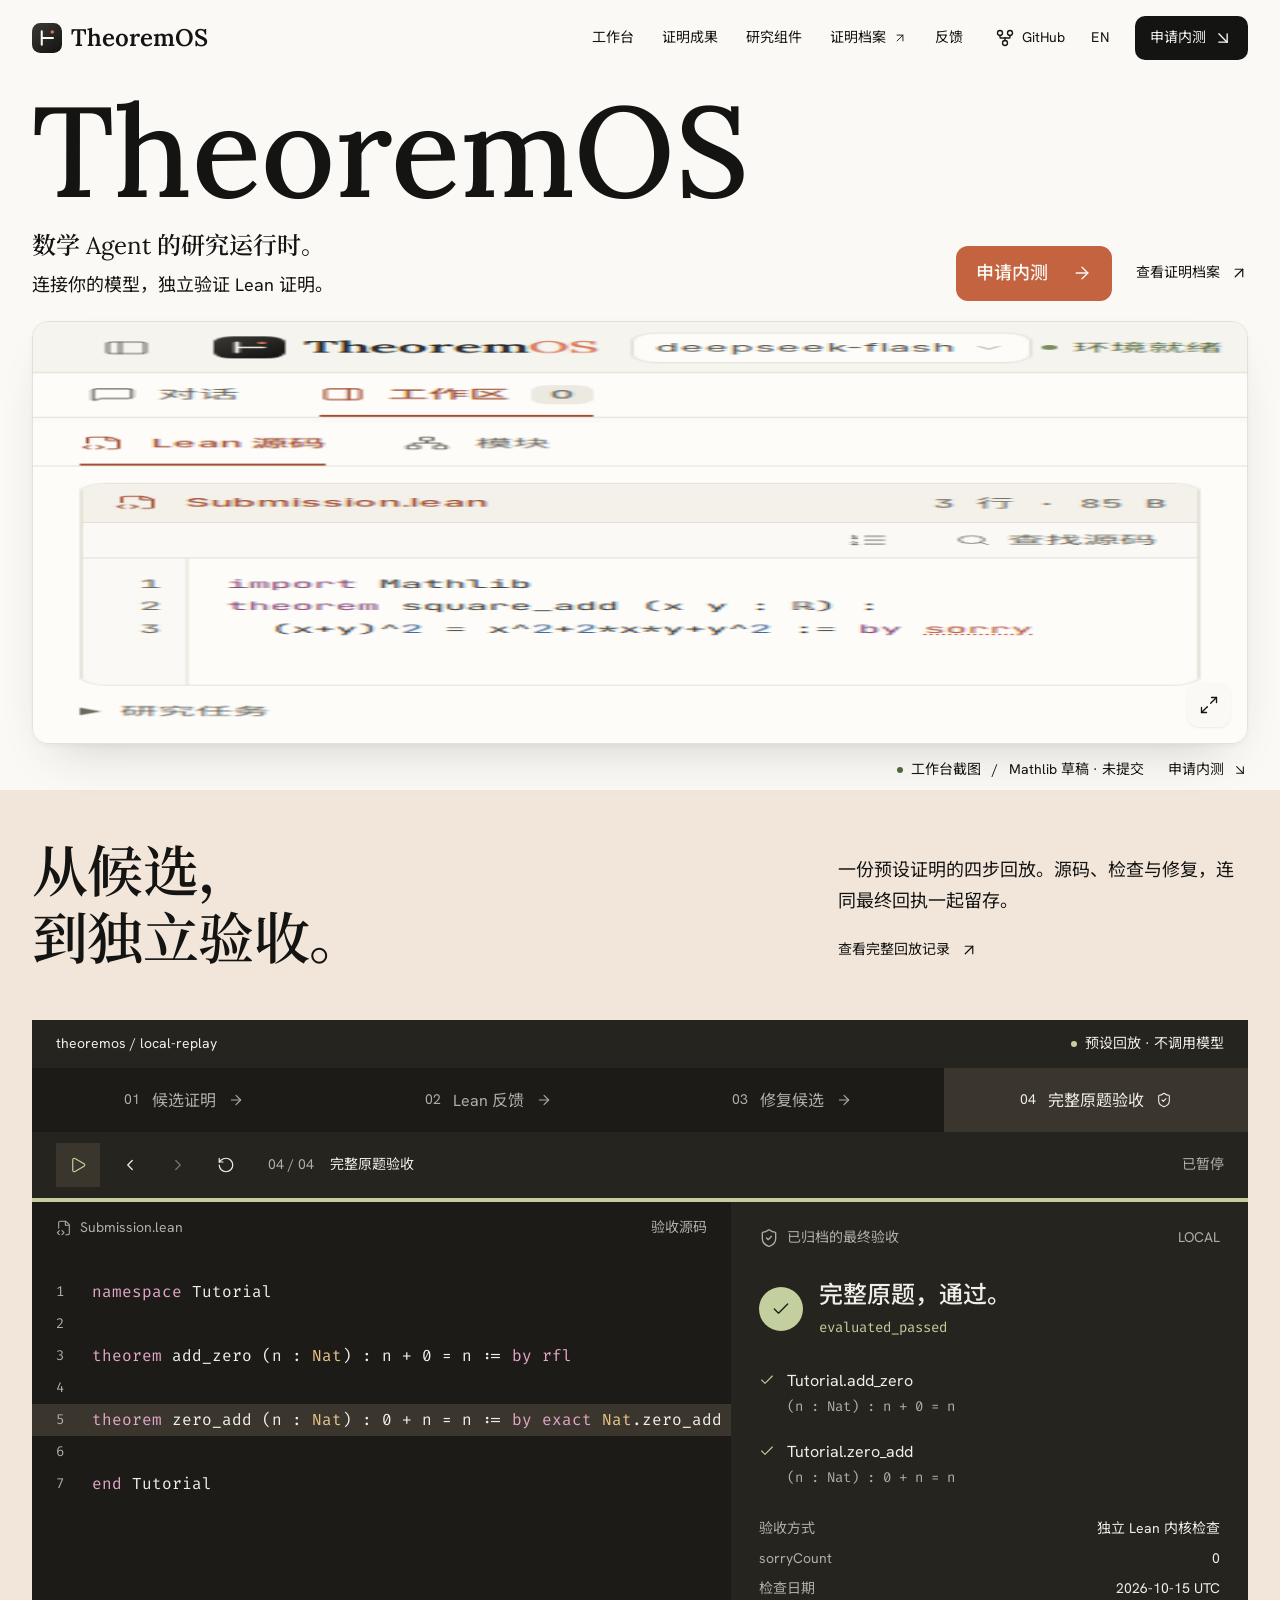
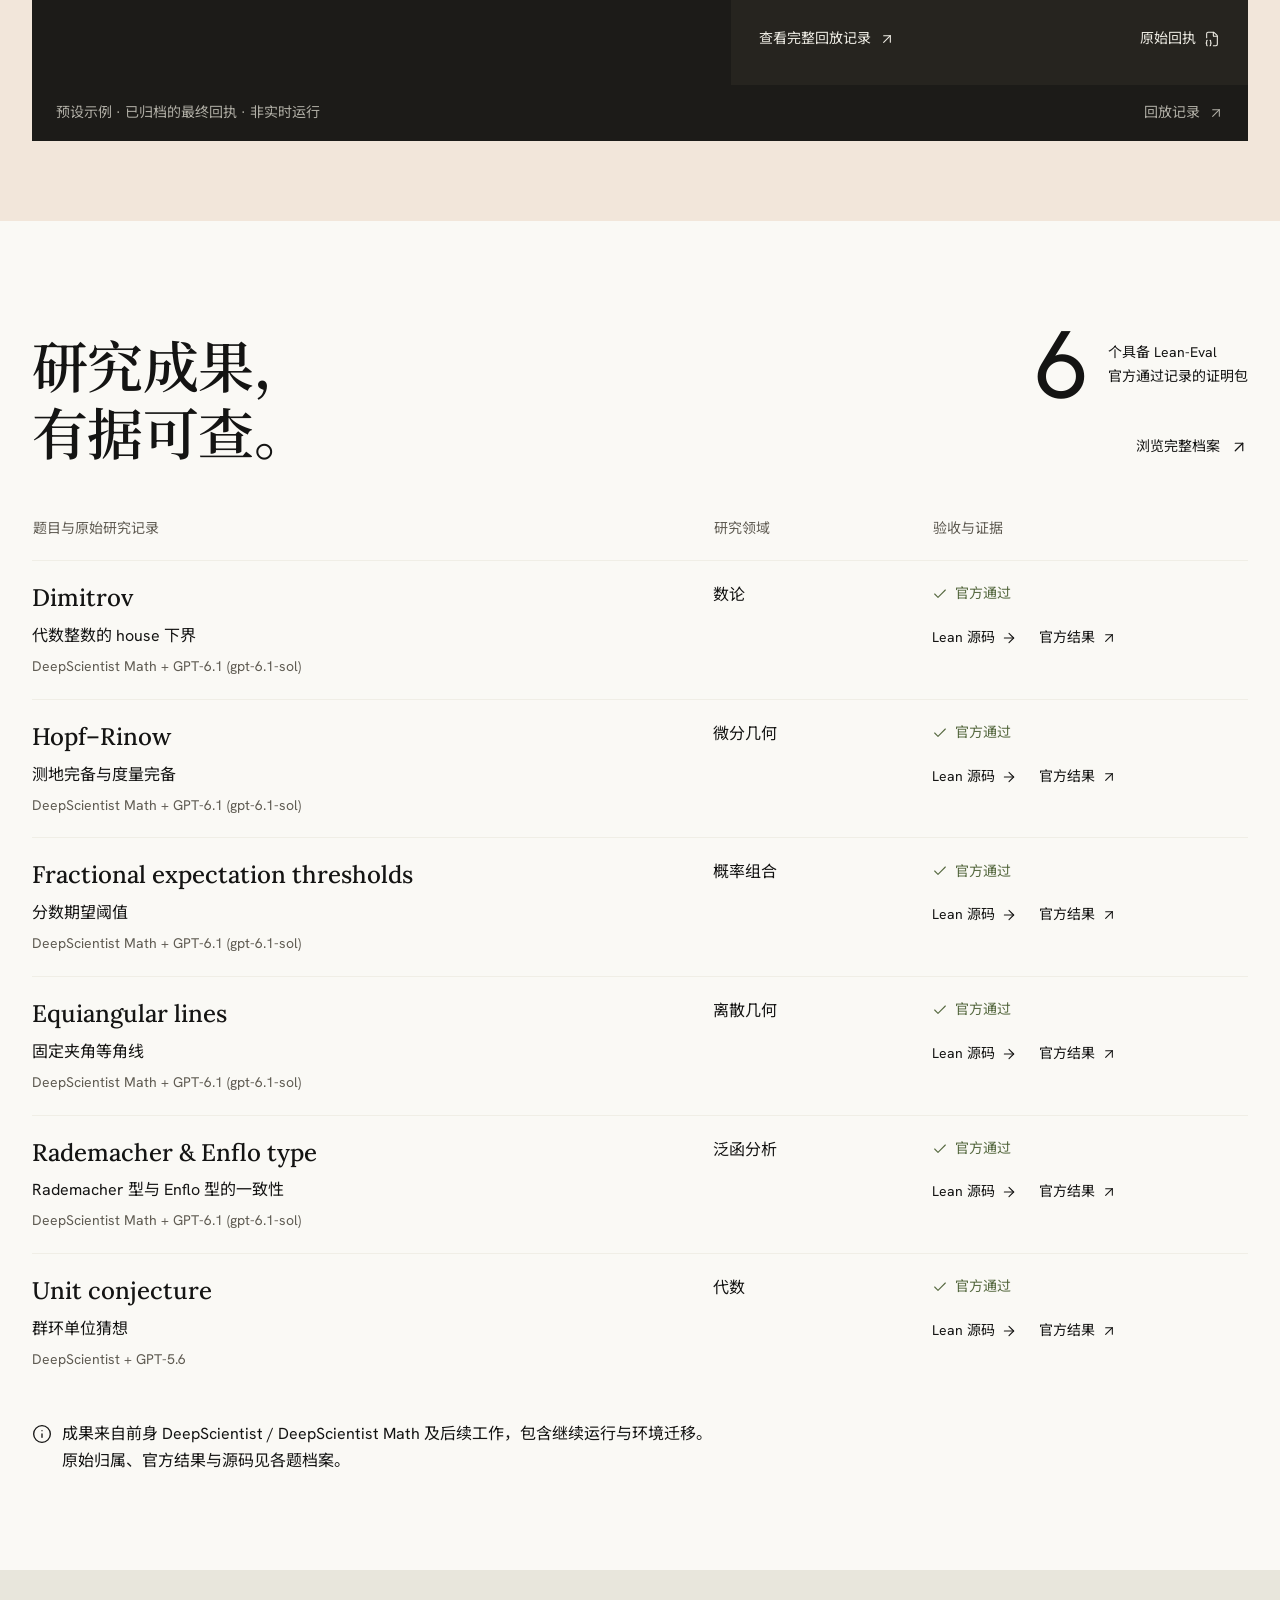
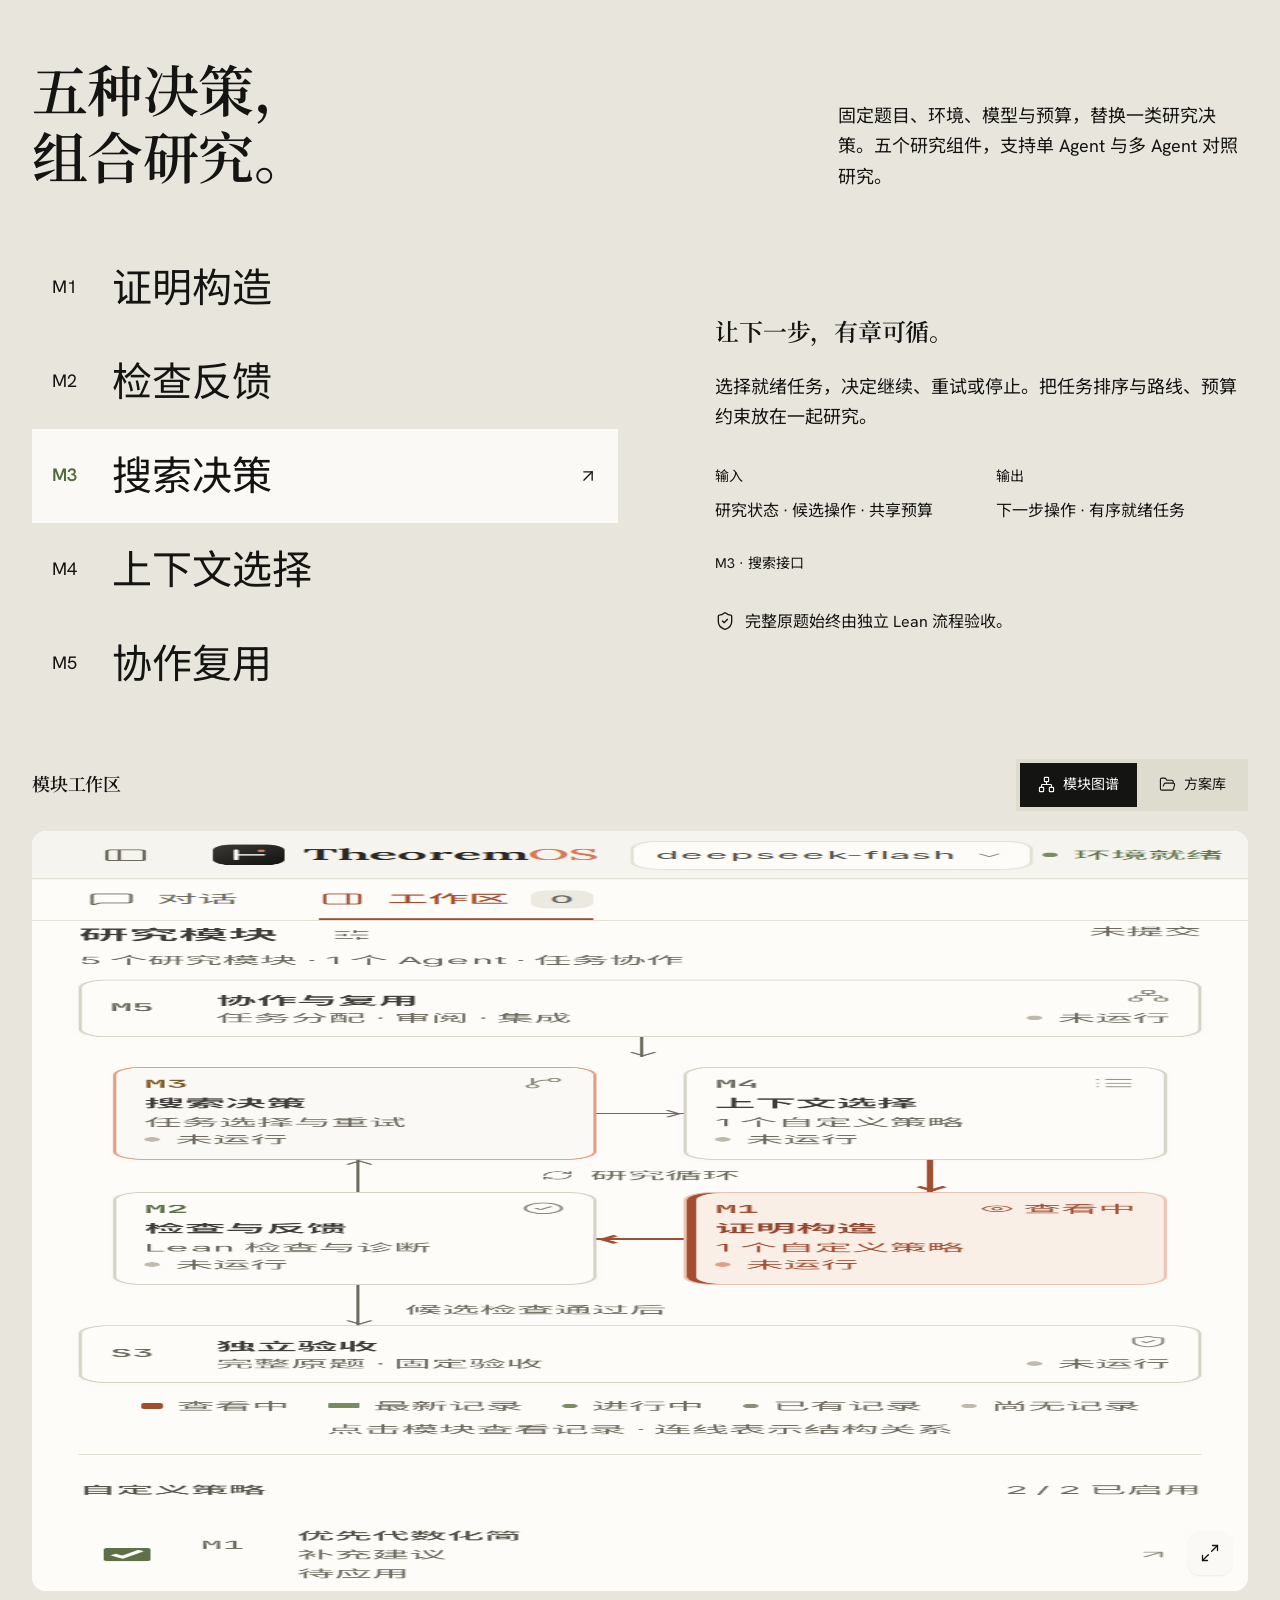
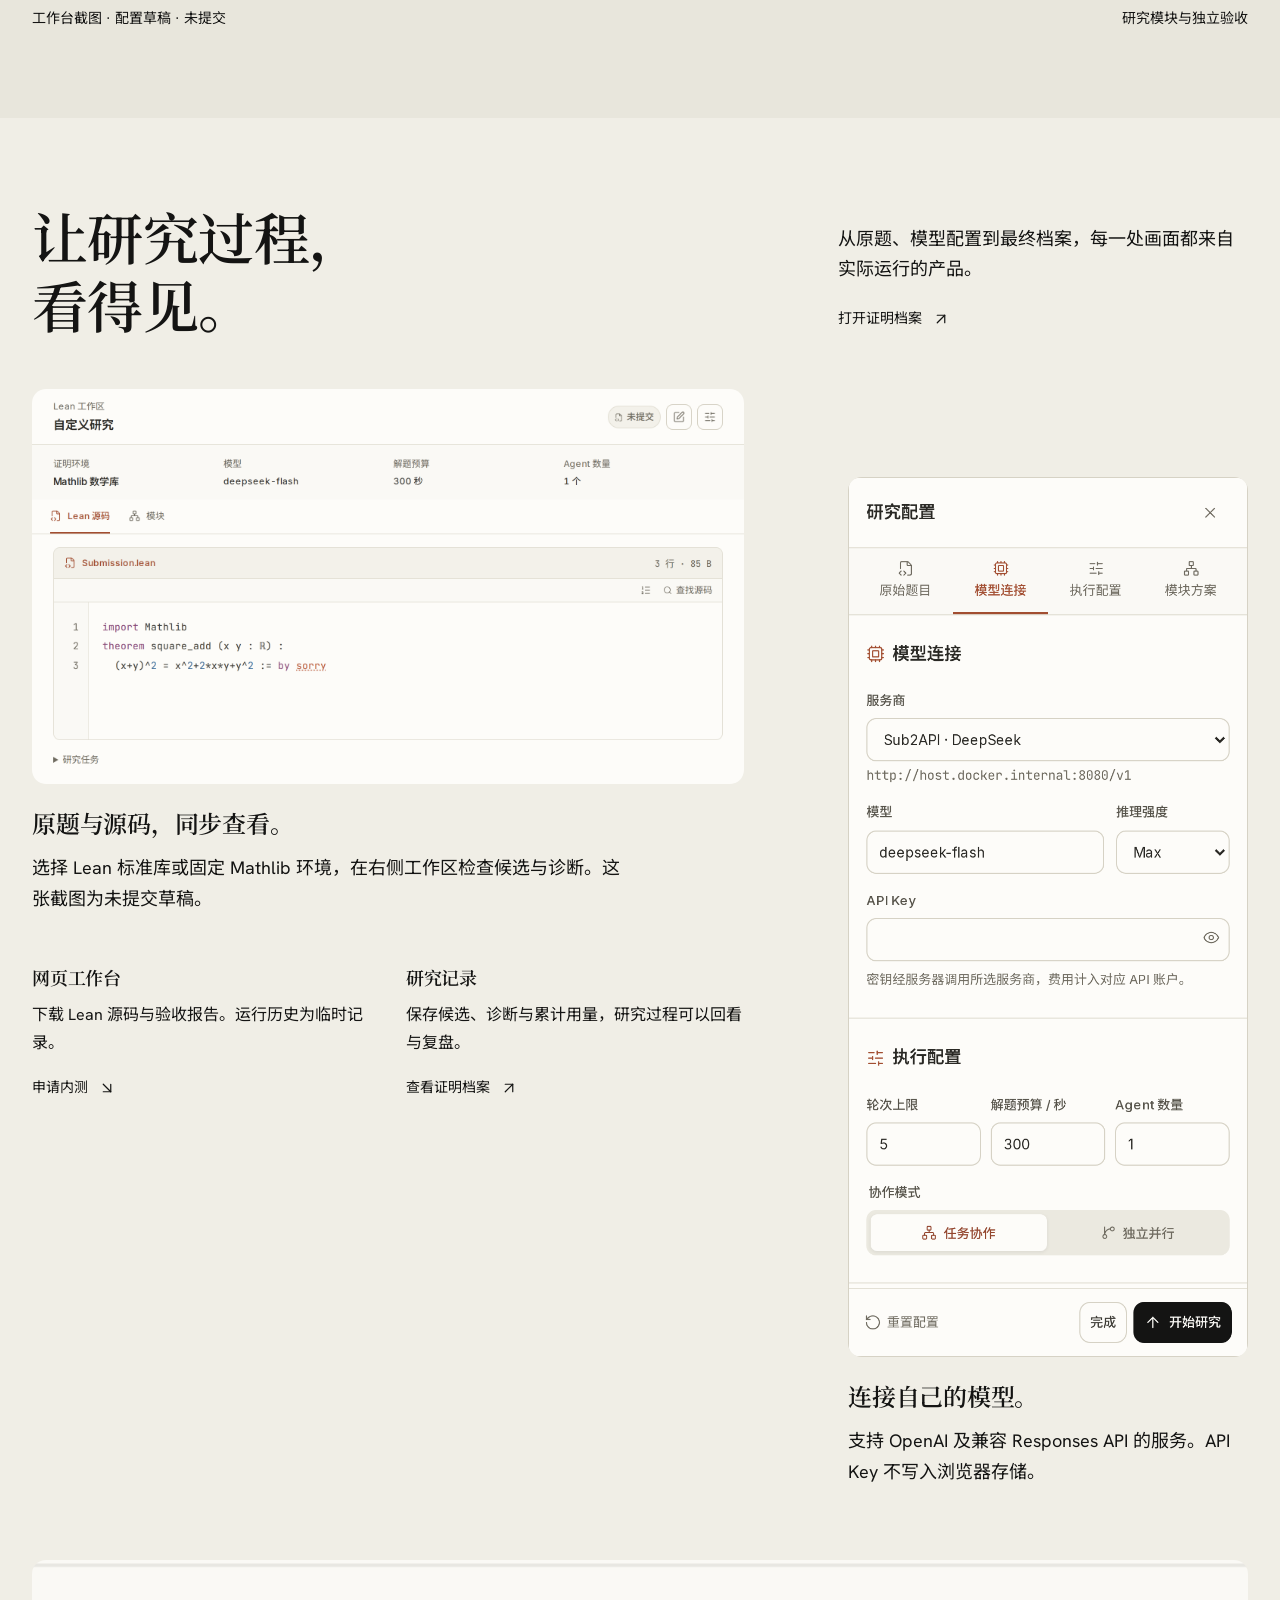
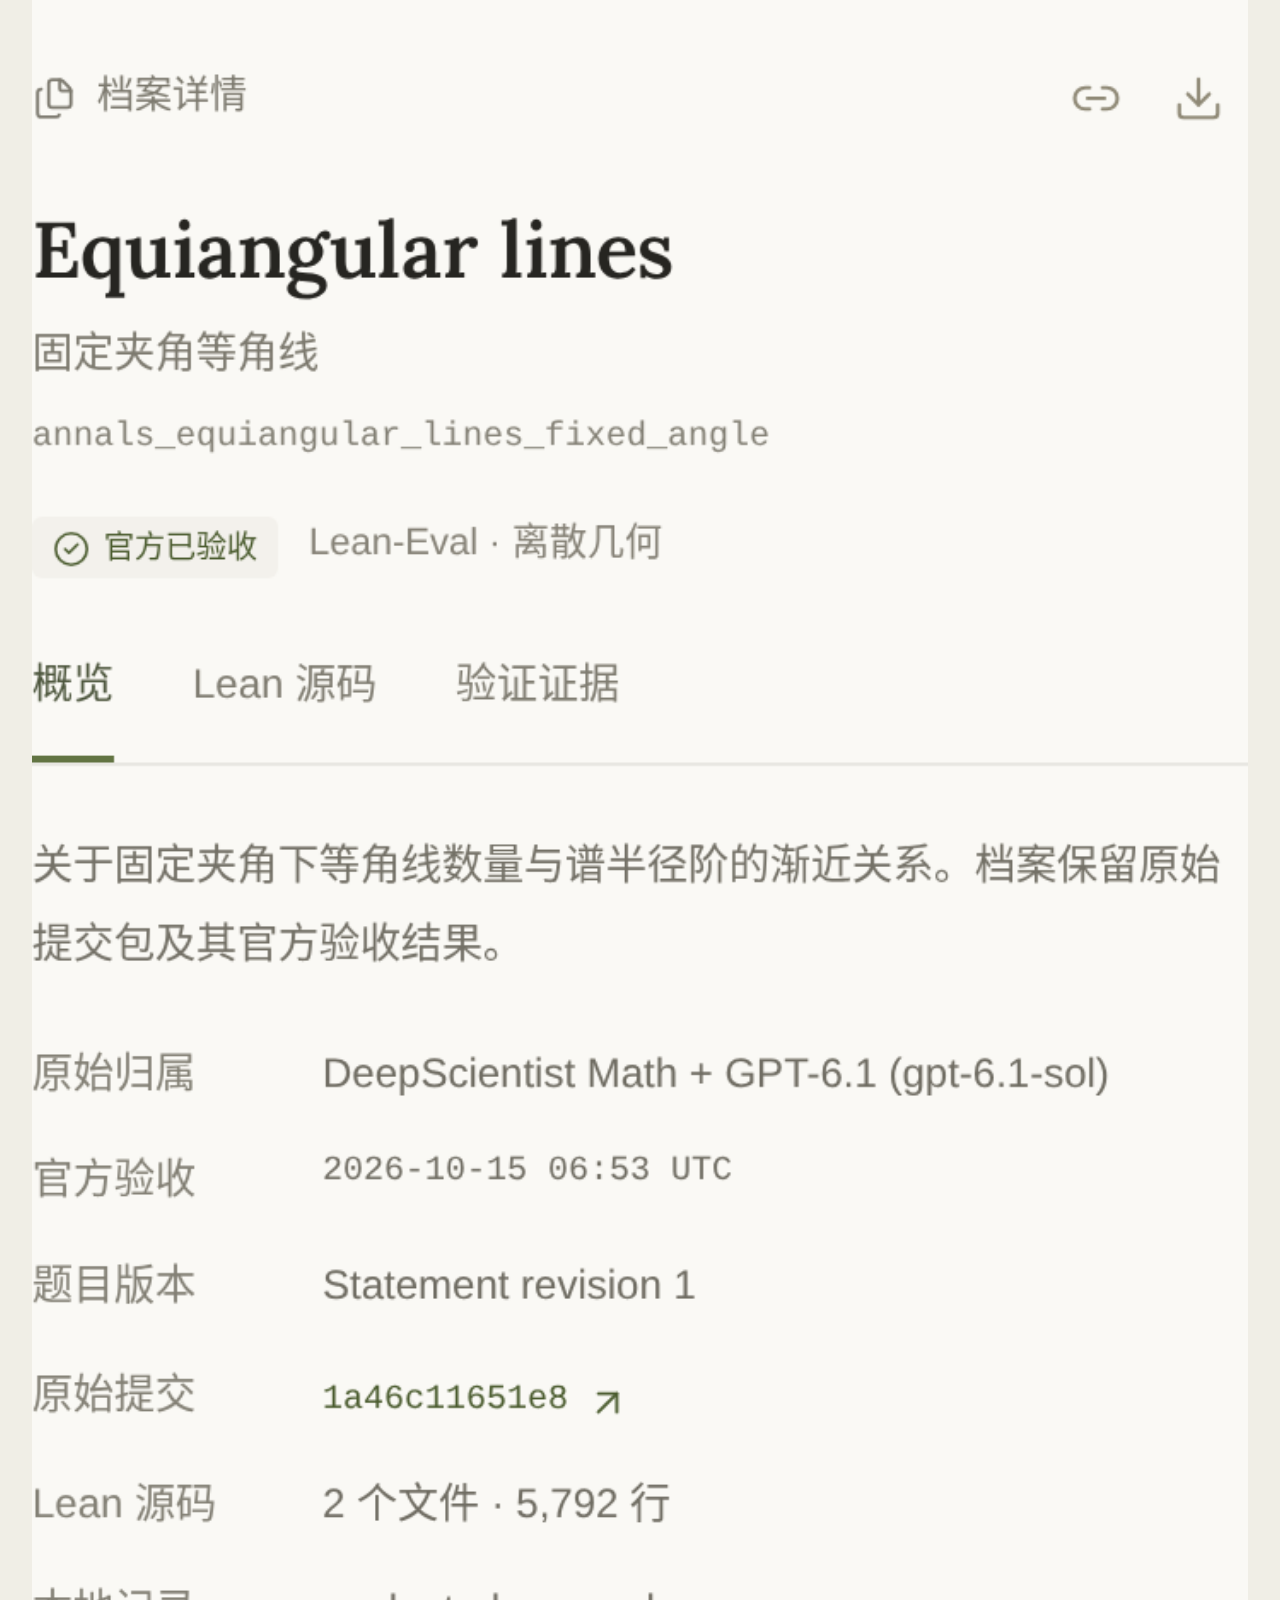
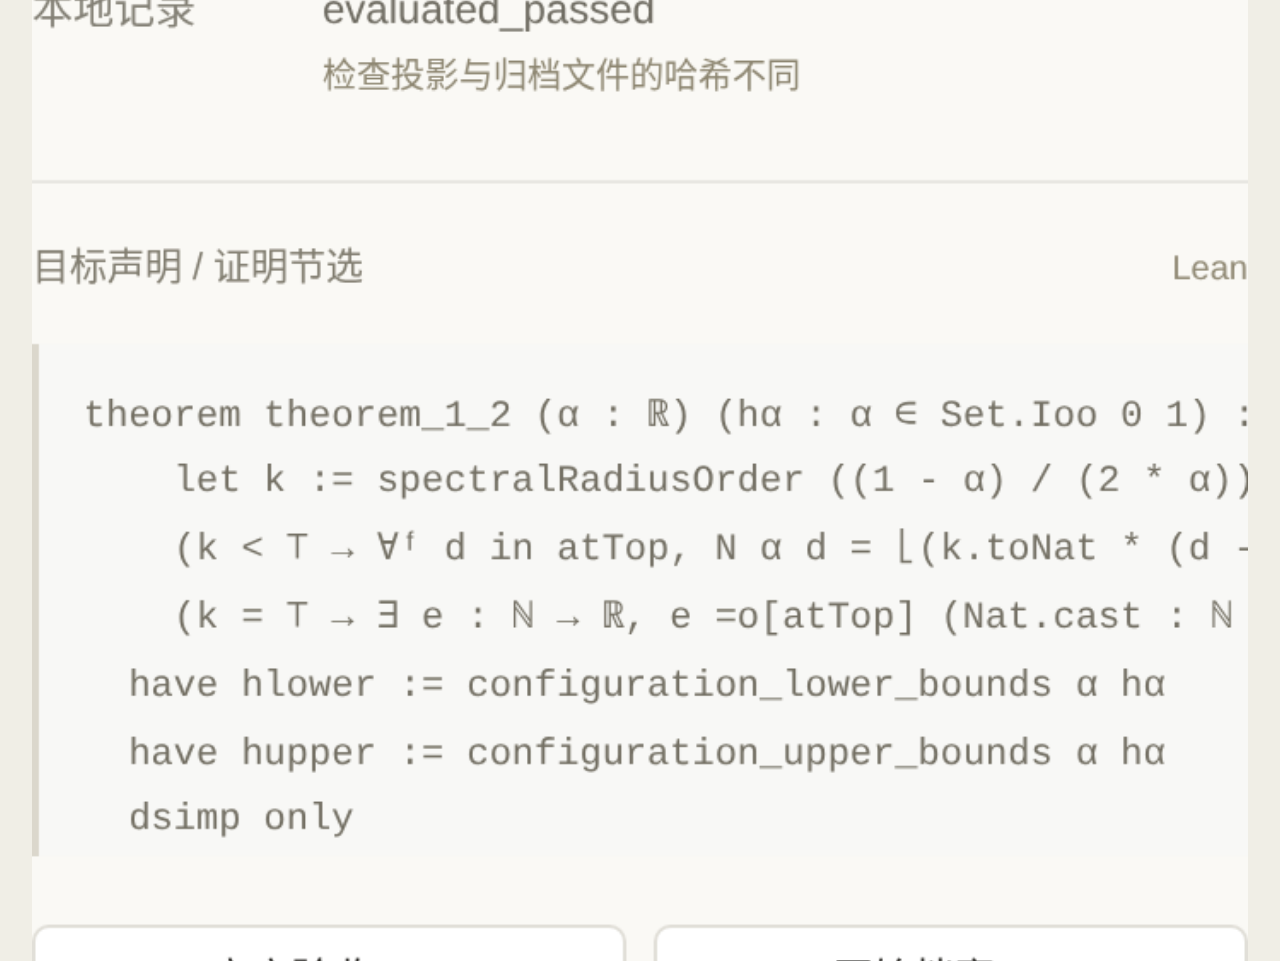
==== commit b3b86bd8: "Add early access requests and an English site Request early access through a bilingual issue form. E" ====
--- a/index.html
+++ b/index.html
@@ -11,6 +11,8 @@
   <meta property="og:locale" content="zh_CN">
   <meta property="og:image" content="https://likc1606.github.io/theorem-os-site/assets/social-preview.png">
   <meta name="twitter:card" content="summary_large_image">
+  <link rel="alternate" hreflang="zh-CN" href="https://likc1606.github.io/theorem-os-site/">
+  <link rel="alternate" hreflang="en" href="https://likc1606.github.io/theorem-os-site/en/">
   <link rel="icon" type="image/svg+xml" href="assets/mark.svg">
   <link rel="stylesheet" href="landing.css">
   <title>TheoremOS | 数学 Agent 的研究运行时</title>
@@ -21,9 +23,9 @@
     <div class="header-inner wrap">
       <a class="brand" href="index.html" aria-label="TheoremOS 首页"><img src="assets/mark.svg" alt="" width="31" height="31"><span>Theorem<span class="brand-os">OS</span></span></a>
       <nav class="desktop-nav" aria-label="主导航"><a href="#workbench-preview">工作台</a><a href="#proofs">证明成果</a><a href="#components">研究组件</a><a href="archive.html">证明档案<i data-lucide="arrow-up-right"></i></a><a href="feedback.html">反馈</a></nav>
-      <div class="header-actions"><a class="github-link" href="https://github.com/LikC1606/theorem-os-site" target="_blank" rel="noreferrer" aria-label="在 GitHub 查看 TheoremOS"><i data-lucide="git-fork"></i><span>GitHub</span></a><a class="nav-start" href="#start">即将开放<i data-lucide="arrow-down-right"></i></a><button class="menu-toggle" type="button" aria-label="打开导航" aria-expanded="false" aria-controls="mobile-nav"><i data-lucide="menu"></i><i data-lucide="x"></i></button></div>
+      <div class="header-actions"><a class="github-link" href="https://github.com/LikC1606/theorem-os-site" target="_blank" rel="noreferrer" aria-label="在 GitHub 查看 TheoremOS"><i data-lucide="git-fork"></i><span>GitHub</span></a><a class="lang-link" href="en/index.html" hreflang="en" lang="en" aria-label="English version">EN</a><a class="nav-start" href="#start">申请内测<i data-lucide="arrow-down-right"></i></a><button class="menu-toggle" type="button" aria-label="打开导航" aria-expanded="false" aria-controls="mobile-nav"><i data-lucide="menu"></i><i data-lucide="x"></i></button></div>
     </div>
-    <nav class="mobile-nav wrap" id="mobile-nav" aria-label="手机导航" hidden><a href="#workbench-preview">研究工作台<i data-lucide="arrow-down-right"></i></a><a href="#demo">验收回放<i data-lucide="arrow-down-right"></i></a><a href="#proofs">证明成果<i data-lucide="arrow-down-right"></i></a><a href="#components">研究组件<i data-lucide="arrow-down-right"></i></a><a href="archive.html">证明档案<i data-lucide="arrow-up-right"></i></a><a href="feedback.html">反馈与建议<i data-lucide="arrow-up-right"></i></a><a href="https://github.com/LikC1606/theorem-os-site" target="_blank" rel="noreferrer">GitHub<i data-lucide="arrow-up-right"></i></a></nav>
+    <nav class="mobile-nav wrap" id="mobile-nav" aria-label="手机导航" hidden><a href="#start">申请内测<i data-lucide="arrow-down-right"></i></a><a href="#workbench-preview">研究工作台<i data-lucide="arrow-down-right"></i></a><a href="#demo">验收回放<i data-lucide="arrow-down-right"></i></a><a href="#proofs">证明成果<i data-lucide="arrow-down-right"></i></a><a href="#components">研究组件<i data-lucide="arrow-down-right"></i></a><a href="archive.html">证明档案<i data-lucide="arrow-up-right"></i></a><a href="feedback.html">反馈与建议<i data-lucide="arrow-up-right"></i></a><a href="https://github.com/LikC1606/theorem-os-site" target="_blank" rel="noreferrer">GitHub<i data-lucide="arrow-up-right"></i></a></nav>
   </header>
 
   <main id="main">
@@ -31,12 +33,12 @@
       <section class="hero wrap" aria-labelledby="hero-title">
         <div class="hero-copy">
           <h1 id="hero-title"><span class="hero-name">TheoremOS</span></h1>
-          <div class="hero-baseline"><div><p class="hero-category">数学 Agent 的研究运行时。</p><p class="hero-description">连接你的模型，独立验证 Lean 证明。</p></div><div class="hero-actions"><a class="button button-dark" href="#start">在线工作台即将开放<i data-lucide="arrow-right"></i></a><a class="text-link" href="archive.html">查看证明档案<i data-lucide="arrow-up-right"></i></a></div></div>
+          <div class="hero-baseline"><div><p class="hero-category">数学 Agent 的研究运行时。</p><p class="hero-description">连接你的模型，独立验证 Lean 证明。</p></div><div class="hero-actions"><a class="button button-dark" href="#start">申请内测<i data-lucide="arrow-right"></i></a><a class="text-link" href="archive.html">查看证明档案<i data-lucide="arrow-up-right"></i></a></div></div>
         </div>
       </section>
       <figure class="workbench-preview wrap" id="workbench-preview">
         <a class="workbench-image-link" href="assets/workbench-full-desktop.png" aria-label="放大查看工作台截图" title="放大查看截图"><picture class="workbench-picture"><source media="(max-width: 900px)" srcset="assets/workbench-mobile.png" width="390" height="440"><img src="assets/workbench-desktop.png" alt="TheoremOS 研究工作台：左侧研究对话与任务输入，右侧实时 Lean 工作区；当前为未提交的 Mathlib 草稿。" width="1440" height="500" fetchpriority="high"></picture><span class="preview-expand"><i data-lucide="maximize-2"></i></span></a>
-        <figcaption id="workbench-caption"><div class="tablet-workbench-copy"><h3>在对话中探索，<br>在工作区验证。</h3><p>研究对话与 Lean 工作区同步展开。手机和平板可切换视图，查看原题、源码与检查状态。</p></div><span><span class="status-dot"></span>工作台截图<span class="preview-divider">/</span>Mathlib 草稿 · 未提交</span><a href="#start">了解开放计划<i data-lucide="arrow-down-right"></i></a></figcaption>
+        <figcaption id="workbench-caption"><div class="tablet-workbench-copy"><h3>在对话中探索，<br>在工作区验证。</h3><p>研究对话与 Lean 工作区同步展开。手机和平板可切换视图，查看原题、源码与检查状态。</p></div><span><span class="status-dot"></span>工作台截图<span class="preview-divider">/</span>Mathlib 草稿 · 未提交</span><a href="#start">申请内测<i data-lucide="arrow-down-right"></i></a></figcaption>
       </figure>
     </div>
     <section class="replay-section" id="demo" aria-labelledby="demo-title">
@@ -123,7 +125,7 @@
       <div class="records-layout wrap">
         <div class="section-heading"><h2 id="records-title">让研究过程，<br>看得见。</h2><div class="records-introduction"><p>从原题、模型配置到最终档案，每一处画面都来自实际运行的产品。</p><a class="text-link" href="archive.html">打开证明档案<i data-lucide="arrow-up-right"></i></a></div></div>
         <div class="product-gallery">
-          <div class="source-column"><figure class="product-fragment"><a href="assets/workbench-source-detail.png" target="_blank" rel="noreferrer" aria-label="查看完整的 Mathlib 源码截图"><img src="assets/workbench-source-detail.png" alt="真实 Lean 工作区：固定 Mathlib 环境下尚未提交的原题与候选源码，保留 sorry。" width="953" height="540" loading="lazy"></a><figcaption><h3>原题与源码，同步查看。</h3><p>选择 Lean 标准库或固定 Mathlib 环境，在右侧工作区检查候选与诊断。这张截图为未提交草稿。</p></figcaption></figure><div class="record-notes"><div><h3>网页工作台</h3><p>下载 Lean 源码与验收报告。运行历史为临时记录。</p><a class="text-link" href="#start">开放计划<i data-lucide="arrow-down-right"></i></a></div><div><h3>研究记录</h3><p>保存候选、诊断与累计用量，研究过程可以回看与复盘。</p><a class="text-link" href="archive.html">查看证明档案<i data-lucide="arrow-up-right"></i></a></div></div></div>
+          <div class="source-column"><figure class="product-fragment"><a href="assets/workbench-source-detail.png" target="_blank" rel="noreferrer" aria-label="查看完整的 Mathlib 源码截图"><img src="assets/workbench-source-detail.png" alt="真实 Lean 工作区：固定 Mathlib 环境下尚未提交的原题与候选源码，保留 sorry。" width="953" height="540" loading="lazy"></a><figcaption><h3>原题与源码，同步查看。</h3><p>选择 Lean 标准库或固定 Mathlib 环境，在右侧工作区检查候选与诊断。这张截图为未提交草稿。</p></figcaption></figure><div class="record-notes"><div><h3>网页工作台</h3><p>下载 Lean 源码与验收报告。运行历史为临时记录。</p><a class="text-link" href="#start">申请内测<i data-lucide="arrow-down-right"></i></a></div><div><h3>研究记录</h3><p>保存候选、诊断与累计用量，研究过程可以回看与复盘。</p><a class="text-link" href="archive.html">查看证明档案<i data-lucide="arrow-up-right"></i></a></div></div></div>
           <figure class="product-fragment settings-fragment"><a href="assets/workbench-settings-detail.png" target="_blank" rel="noreferrer" aria-label="查看完整的模型配置截图"><img src="assets/workbench-settings-detail.png" alt="新版分区研究配置：模型连接页显示 OpenAI 服务地址、模型、推理强度与空 API Key。" width="370" height="814" loading="lazy"></a><figcaption><h3>连接自己的模型。</h3><p>支持 OpenAI 及兼容 Responses API 的服务。API Key 不写入浏览器存储。</p></figcaption></figure>
         </div>
         <figure class="archive-showcase"><a class="archive-image-link" href="archive.html" aria-label="打开可检索的证明档案"><picture><source media="(max-width: 600px)" srcset="assets/archive-preview-mobile.png" width="356" height="797"><img src="assets/archive-preview.png" alt="TheoremOS 证明档案真实界面，保留题目、原始归属、Lean 源码和验收证据。" width="1440" height="900" loading="lazy"></picture></a><figcaption><span>源码、来源与验收，放在同一份档案。</span><a href="archive.html">检索证明档案<i data-lucide="arrow-up-right"></i></a></figcaption></figure>
@@ -134,9 +136,10 @@
       <div class="start-layout wrap">
         <div class="start-copy">
           <h2 id="start-title">开始你的<br>下一次研究。</h2>
-          <p>在线工作台即将开放。<br>开放后，在浏览器中输入原题与自己的 API Key 即可开始研究。</p>
+          <p>在线工作台即将开放。<br>提交内测申请，开放时我们会在同一条 Issue 里回复你。</p>
           <span class="replay-label"><i data-lucide="clock"></i>在线服务 · 即将开放</span>
-          <div class="start-links"><a class="button button-lime" href="feedback.html">提出需求与建议<i data-lucide="arrow-up-right"></i></a><a class="text-link" href="archive.html">先看证明档案<i data-lucide="arrow-up-right"></i></a></div>
+          <div class="start-links"><a class="button button-lime" href="https://github.com/LikC1606/theorem-os-site/issues/new?template=early-access.yml" target="_blank" rel="noreferrer">用 GitHub 申请内测<i data-lucide="arrow-up-right"></i></a><a class="text-link" href="feedback.html">提出需求与建议<i data-lucide="arrow-up-right"></i></a></div>
+          <p class="start-note">GitHub 申请会公开显示，请勿填写 API Key、邮箱等个人信息。</p>
         </div>
         <div class="start-terminal start-soon" data-ui>
           <div class="terminal-heading"><span>在线工作台</span><i data-lucide="globe"></i></div>
@@ -155,7 +158,7 @@
       </div>
     </section>
 
-    <section class="faq-section wrap" aria-labelledby="faq-title"><h2 id="faq-title">开始之前。</h2><div class="faq-list"><details><summary>适合用来做什么？<i data-lucide="plus"></i></summary><p>面向数学 Agent 研究者和 Lean 开发者，用于构造证明、比较搜索与协作方法，以及复盘研究实验。当前为研究预览版本。</p></details><details><summary>可以直接在网页运行证明吗？<i data-lucide="plus"></i></summary><p>在线工作台即将开放。开放后可以在浏览器中提交 Lean 与 Mathlib 原题、输入自己的 API Key 并查看验收结果。当前站点包含界面截图、预设回放和证明档案。</p></details><details><summary>支持哪类 API Key？<i data-lucide="plus"></i></summary><p>在线工作台支持 OpenAI 及兼容 Responses API 的服务。模型研究会产生服务商对应的用量；站点上的预设回放不调用模型，也不需要 API Key。</p></details><details><summary>网页工作台会保存研究记录吗？<i data-lucide="plus"></i></summary><p>运行记录临时保存在服务内存，可下载源码与报告；服务重启或会话到期后记录清空。网页草稿在当前标签页保存，API Key 不写入浏览器存储。</p></details></div></section>
+    <section class="faq-section wrap" aria-labelledby="faq-title"><h2 id="faq-title">开始之前。</h2><div class="faq-list"><details><summary>怎么申请内测？<i data-lucide="plus"></i></summary><p>在 GitHub 提交内测申请，说明研究用途和想做的题目。开放时我们会在同一条 Issue 里回复你。申请内容会公开显示，请勿填写 API Key、邮箱等个人信息。</p></details><details><summary>适合用来做什么？<i data-lucide="plus"></i></summary><p>面向数学 Agent 研究者和 Lean 开发者，用于构造证明、比较搜索与协作方法，以及复盘研究实验。当前为研究预览版本。</p></details><details><summary>可以直接在网页运行证明吗？<i data-lucide="plus"></i></summary><p>在线工作台即将开放。开放后可以在浏览器中提交 Lean 与 Mathlib 原题、输入自己的 API Key 并查看验收结果。当前站点包含界面截图、预设回放和证明档案。</p></details><details><summary>支持哪类 API Key？<i data-lucide="plus"></i></summary><p>在线工作台支持 OpenAI 及兼容 Responses API 的服务。模型研究会产生服务商对应的用量；站点上的预设回放不调用模型，也不需要 API Key。</p></details><details><summary>网页工作台会保存研究记录吗？<i data-lucide="plus"></i></summary><p>运行记录临时保存在服务内存，可下载源码与报告；服务重启或会话到期后记录清空。网页草稿在当前标签页保存，API Key 不写入浏览器存储。</p></details></div></section>
   </main>
 
   <div class="footer-shell"><footer class="site-footer wrap"><div class="footer-top"><p>让数学探索，有据可循。</p><nav aria-label="页脚链接"><a href="archive.html">证明档案</a><a href="feedback.html">反馈</a><a href="https://github.com/LikC1606/theorem-os-site" target="_blank" rel="noreferrer">GitHub<i data-lucide="arrow-up-right"></i></a></nav></div><div class="footer-wordmark" aria-hidden="true">TheoremOS</div><div class="footer-bottom"><span>© 2026 TheoremOS contributors</span><span>Research Preview</span></div></footer></div>
--- a/landing.css
+++ b/landing.css
@@ -120,7 +120,9 @@
 .desktop-nav a, .github-link, .header-actions, .nav-start { display: flex; align-items: center; gap: 7px; }
 .desktop-nav svg { width: 14px; height: 14px; }
 .header-actions { gap: 26px; font-size: var(--step-small); }
-.nav-start { min-height: 44px; padding: 9px 15px; color: var(--bg); background: var(--ink); }
+.nav-start { min-height: 44px; padding: 9px 15px; white-space: nowrap; color: var(--bg); background: var(--ink); }
+.hero-actions .button { white-space: nowrap; }
+.lang-link { display: flex; align-items: center; min-height: 44px; white-space: nowrap; font-size: var(--step-small); letter-spacing: .02em; }
 .nav-start:hover { background: var(--green); text-decoration: none; }
 .menu-toggle { display: none; place-items: center; width: 44px; height: 44px; padding: 0; }
 .menu-toggle .lucide-x, .menu-toggle[aria-expanded="true"] .lucide-menu { display: none; }
@@ -314,6 +316,7 @@
 .start-copy > p { margin-top: 28px; }
 .replay-label { display: flex; align-items: center; gap: 10px; margin-top: 22px; font-size: 16px; }
 .start-links { display: flex; align-items: center; flex-wrap: wrap; gap: 24px; margin-top: 32px; }
+.start-copy > .start-note { max-width: 36em; margin-top: 18px; color: var(--tool-muted); font-size: 14px; }
 .button-lime { background: var(--field-mint); color: var(--ink); }
 .button-lime:hover { background: var(--bg); }
 .start-terminal { min-width: 0; background: var(--tool-surface); }
@@ -454,8 +457,9 @@
   .brand { font-size: 20px; }
   .brand img { width: 26px; height: 26px; }
   .header-actions { gap: 8px; }
-  .github-link { display: none; }
+  .github-link, .nav-start svg { display: none; }
   .nav-start { font-size: 13px; padding-inline: 10px; }
+  .lang-link { font-size: 13px; padding-inline: 2px; }
   .hero { padding-block: 8px 12px; }
   .hero-baseline { display: block; margin-top: 12px; }
   .hero-category { font-size: 20px; line-height: 1.5; }
@@ -594,6 +598,8 @@
   .component-tab { gap: 8px; }
   .component-tab strong { font-size: 14px; }
   .component-number { min-width: 22px; }
+  .faq-list details[open] { padding: 16px; margin-inline: -16px; }
+  .nav-start { display: none; }
 }
 /* App framing: the real workbench screenshot sits in a rounded window with a soft lift; buttons are rounded. */
 .workbench-image-link { border: 1px solid #e3e0d5; border-radius: 16px; overflow: hidden; box-shadow: 0 2px 4px rgb(41 40 36 / 4%), 0 24px 48px -24px rgb(41 40 36 / 22%); transition: box-shadow 220ms var(--ease-out), transform 220ms var(--ease-out); }
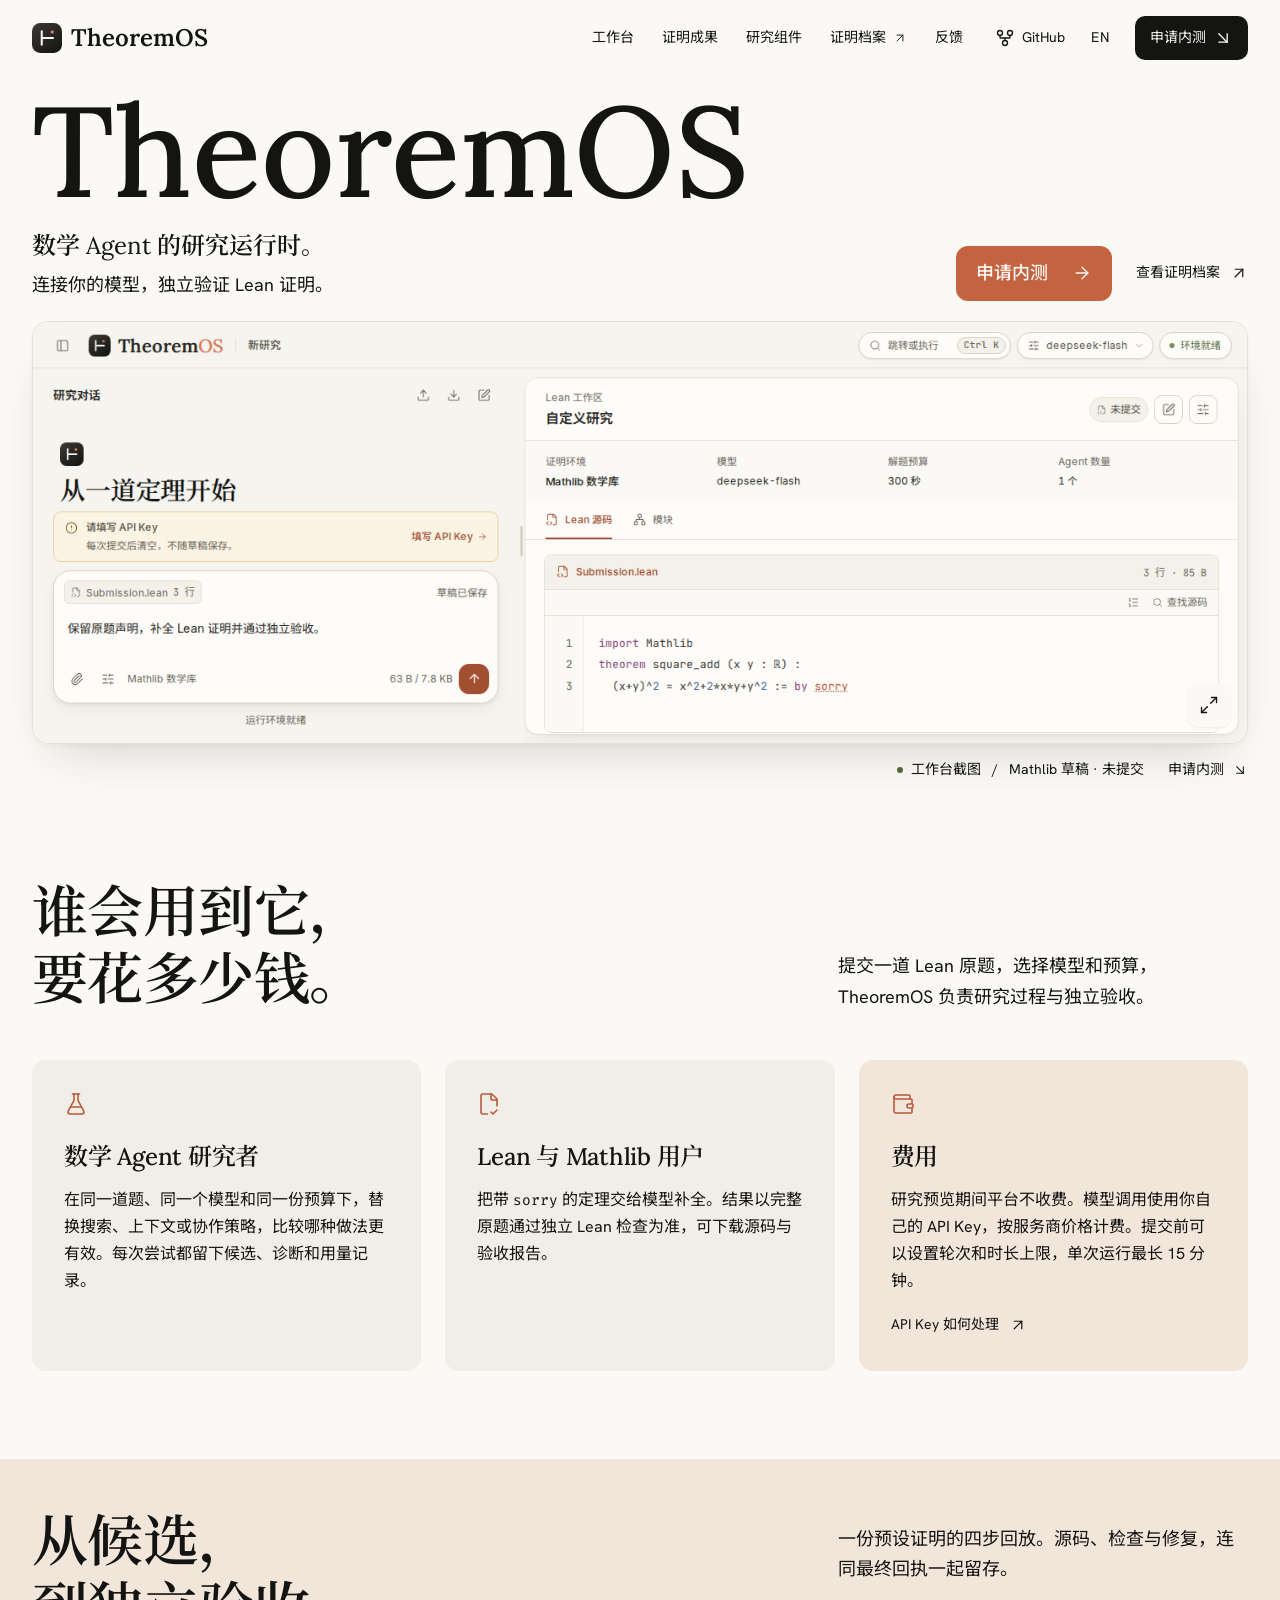
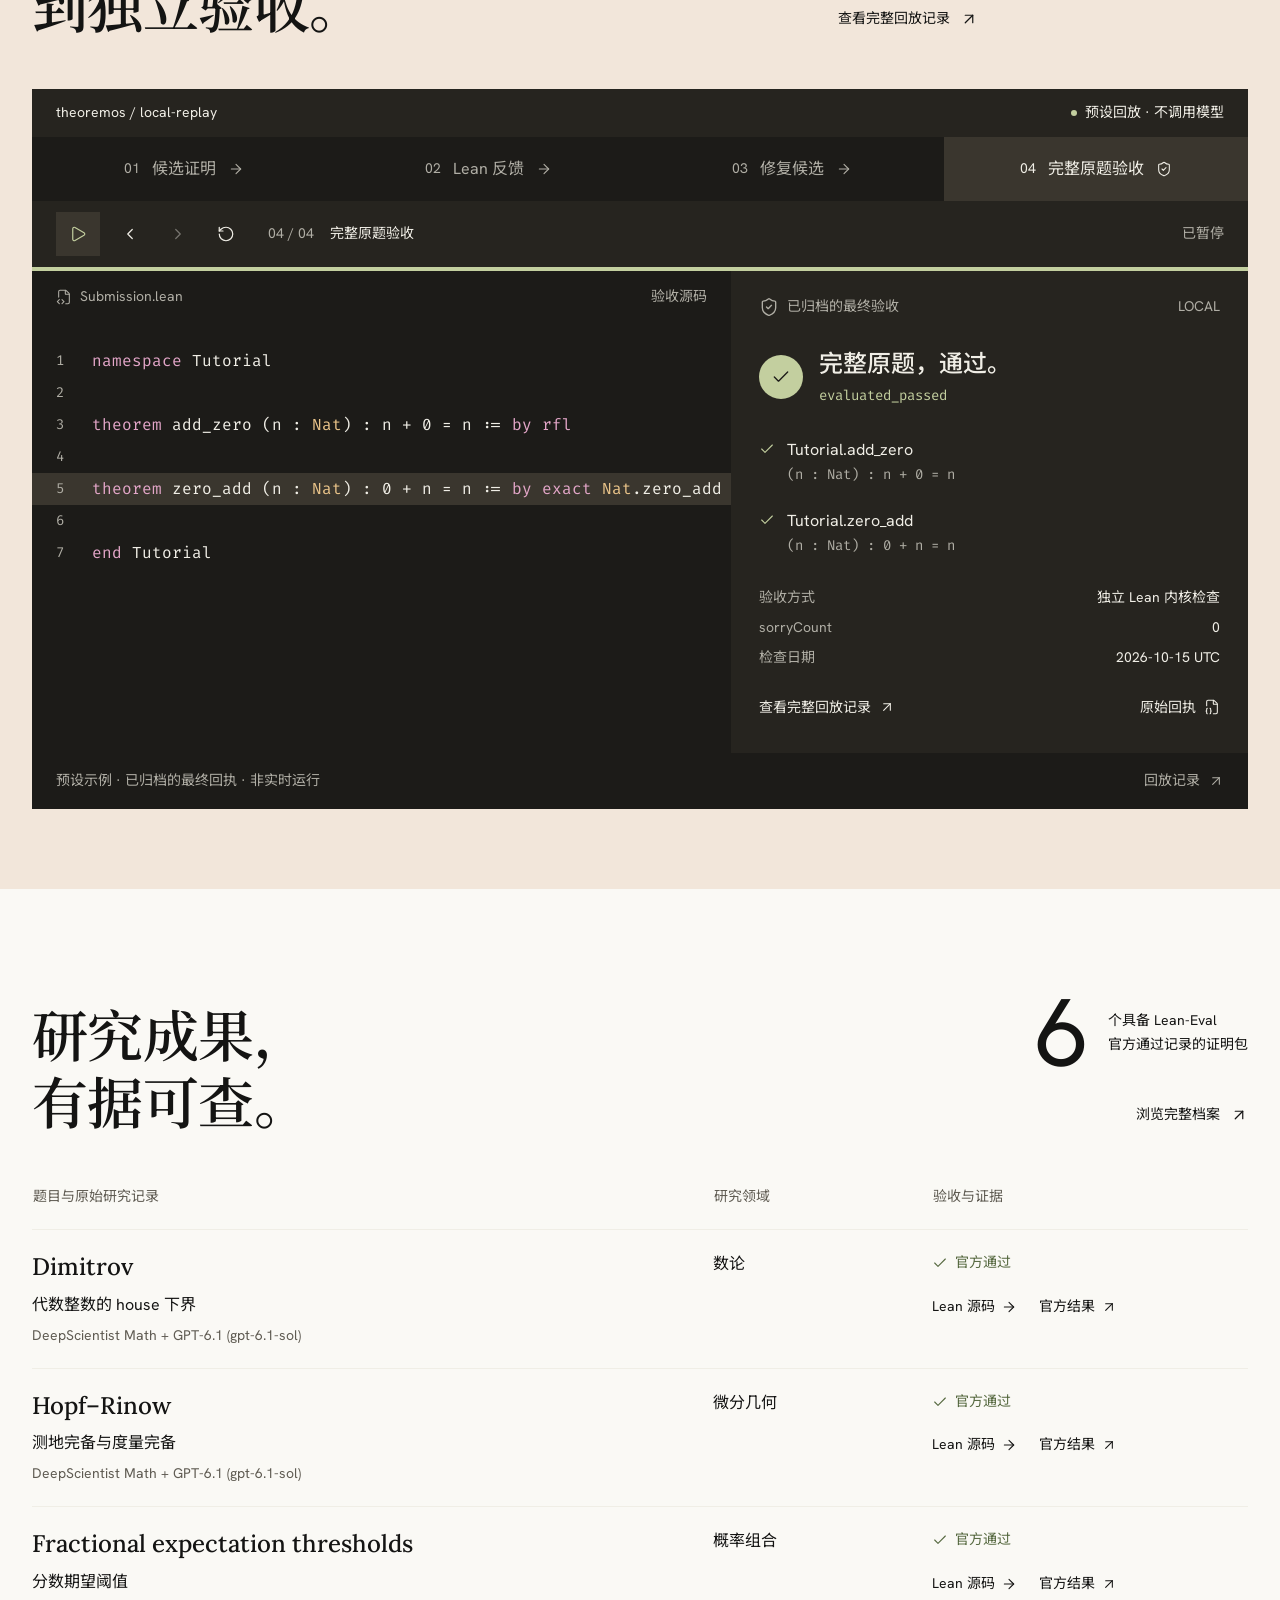
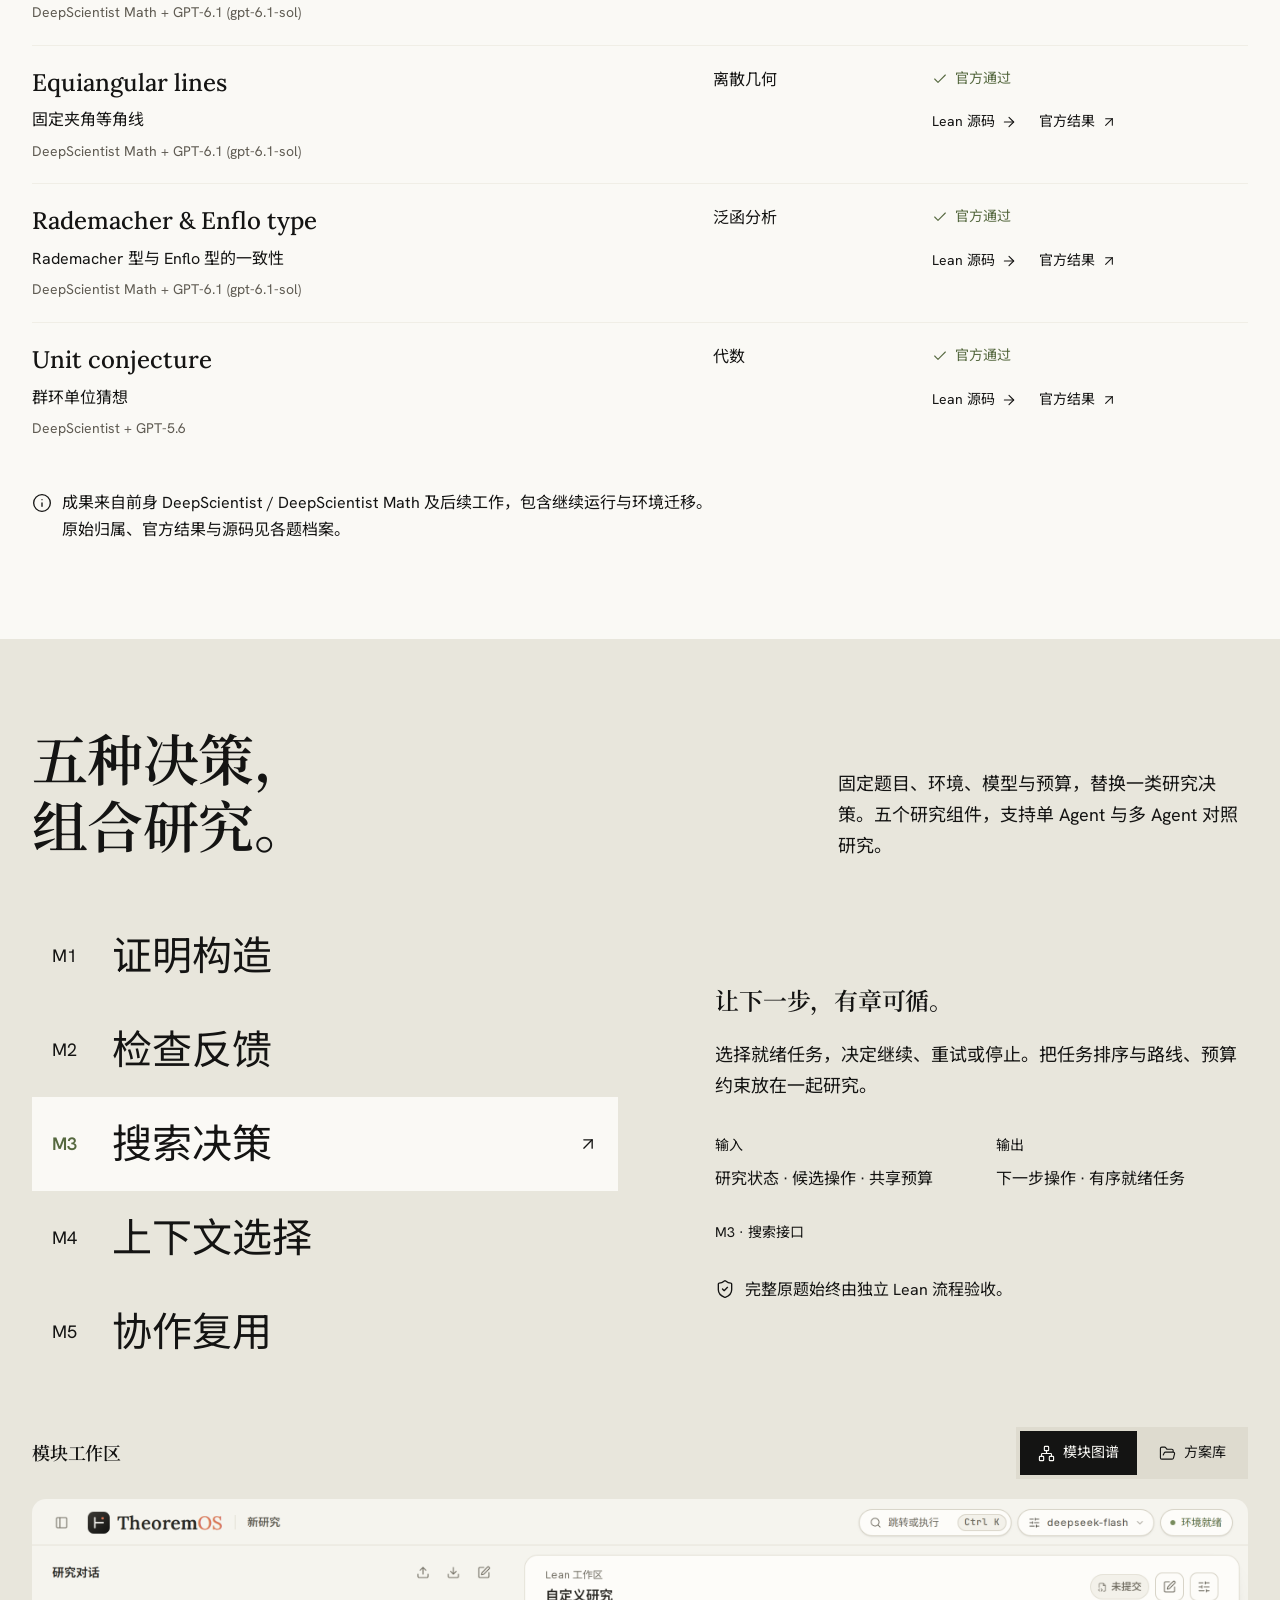
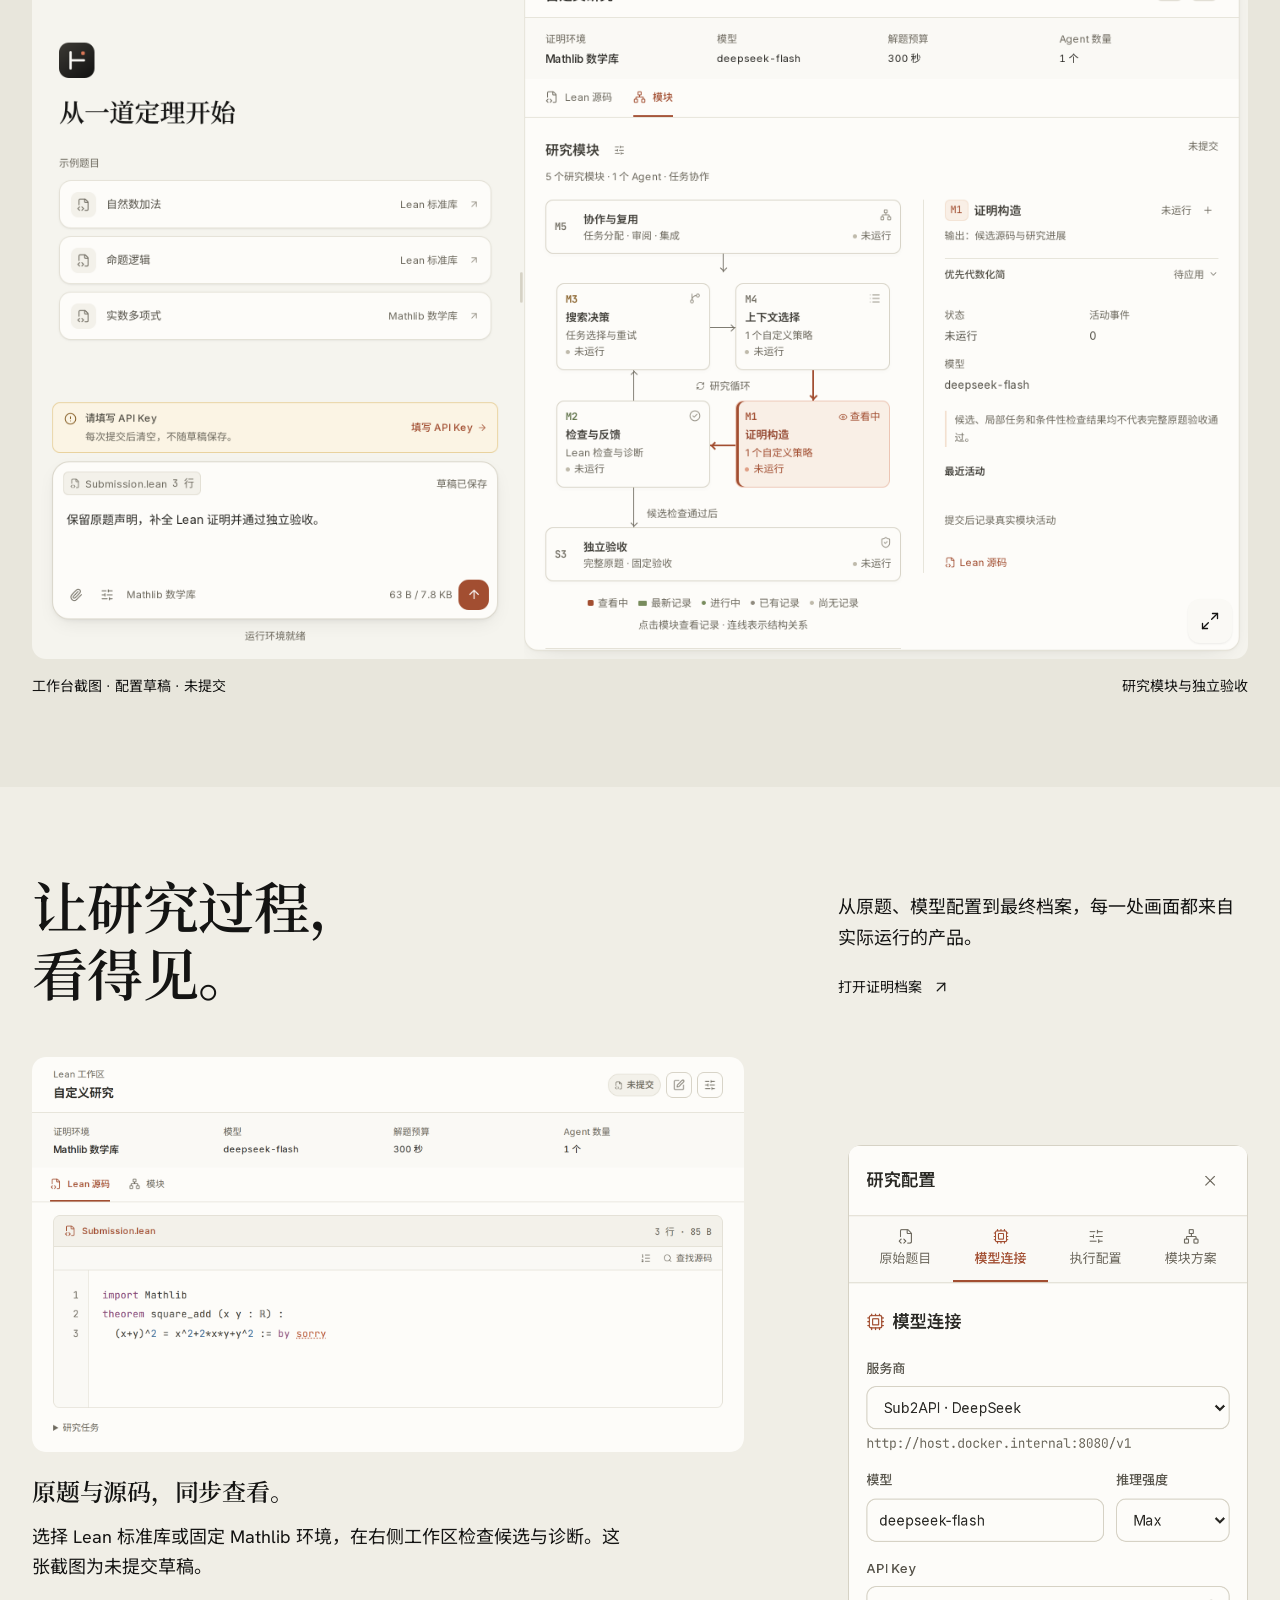
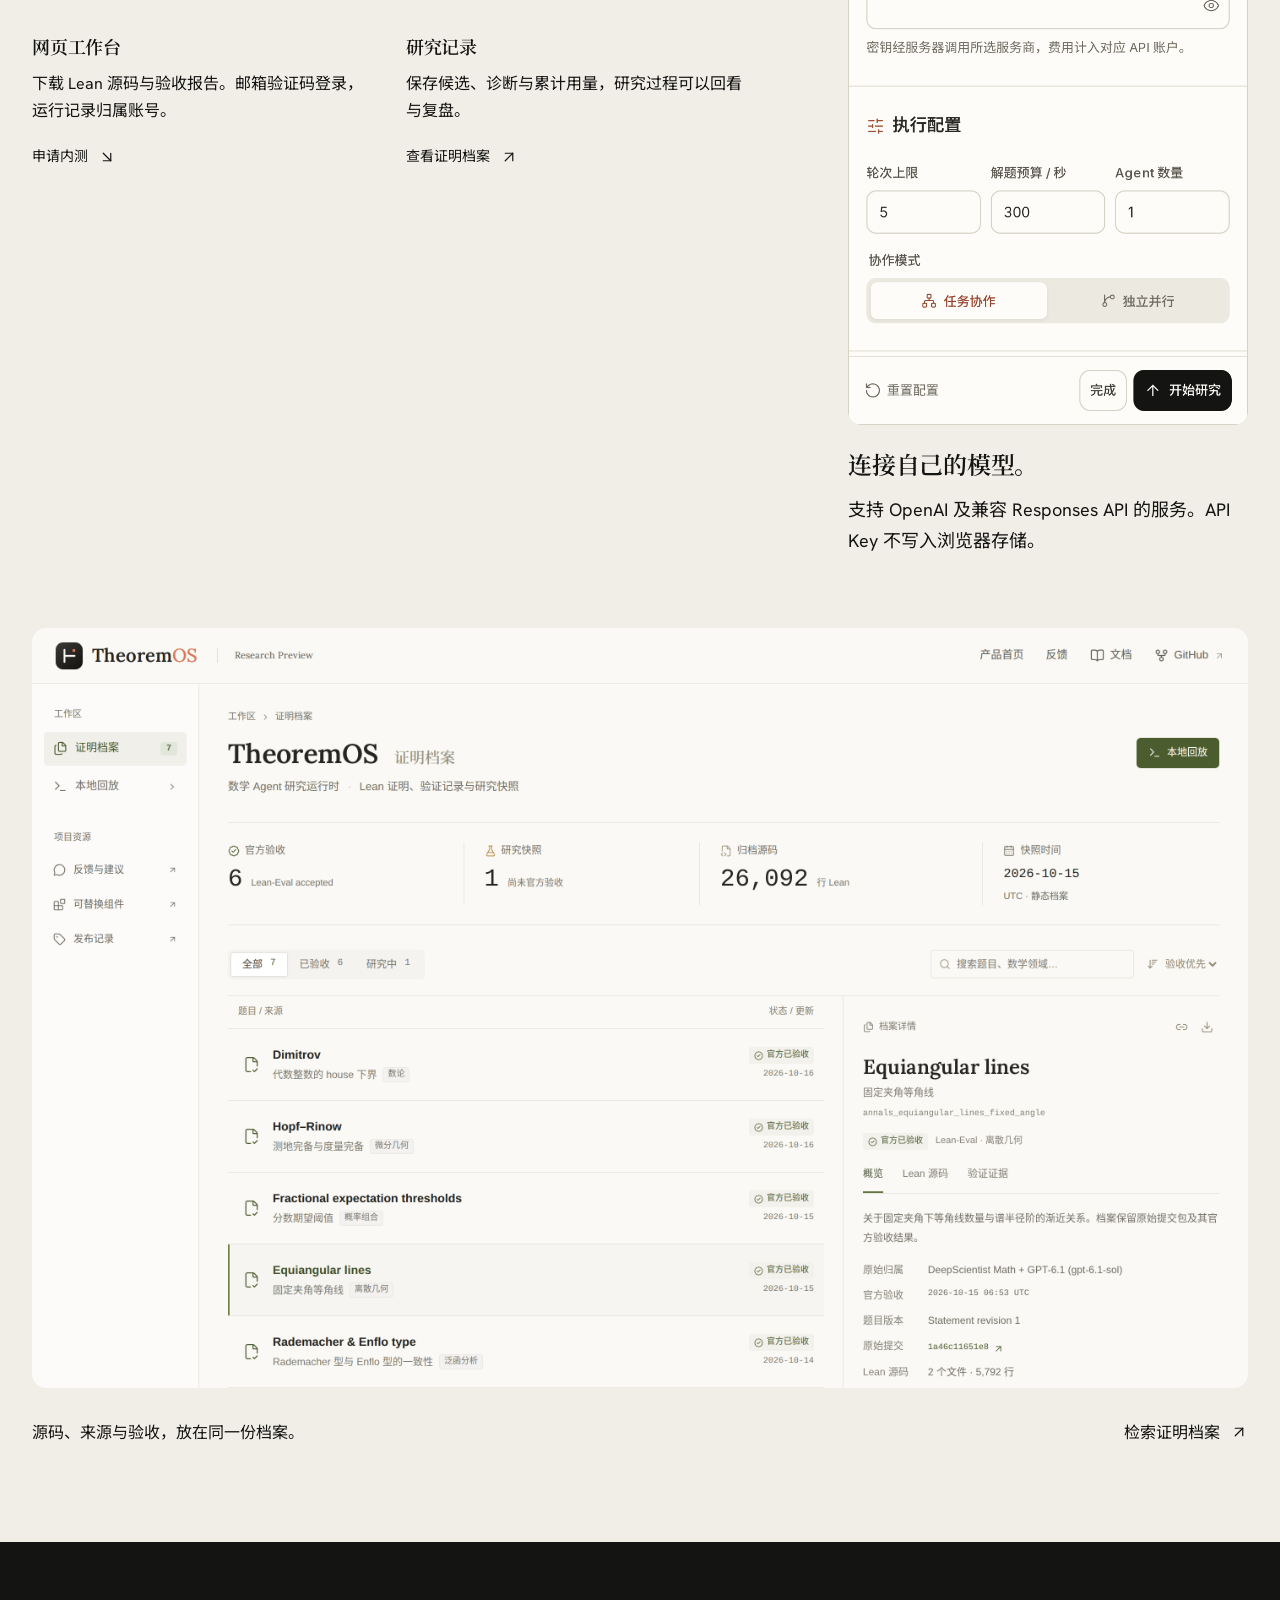
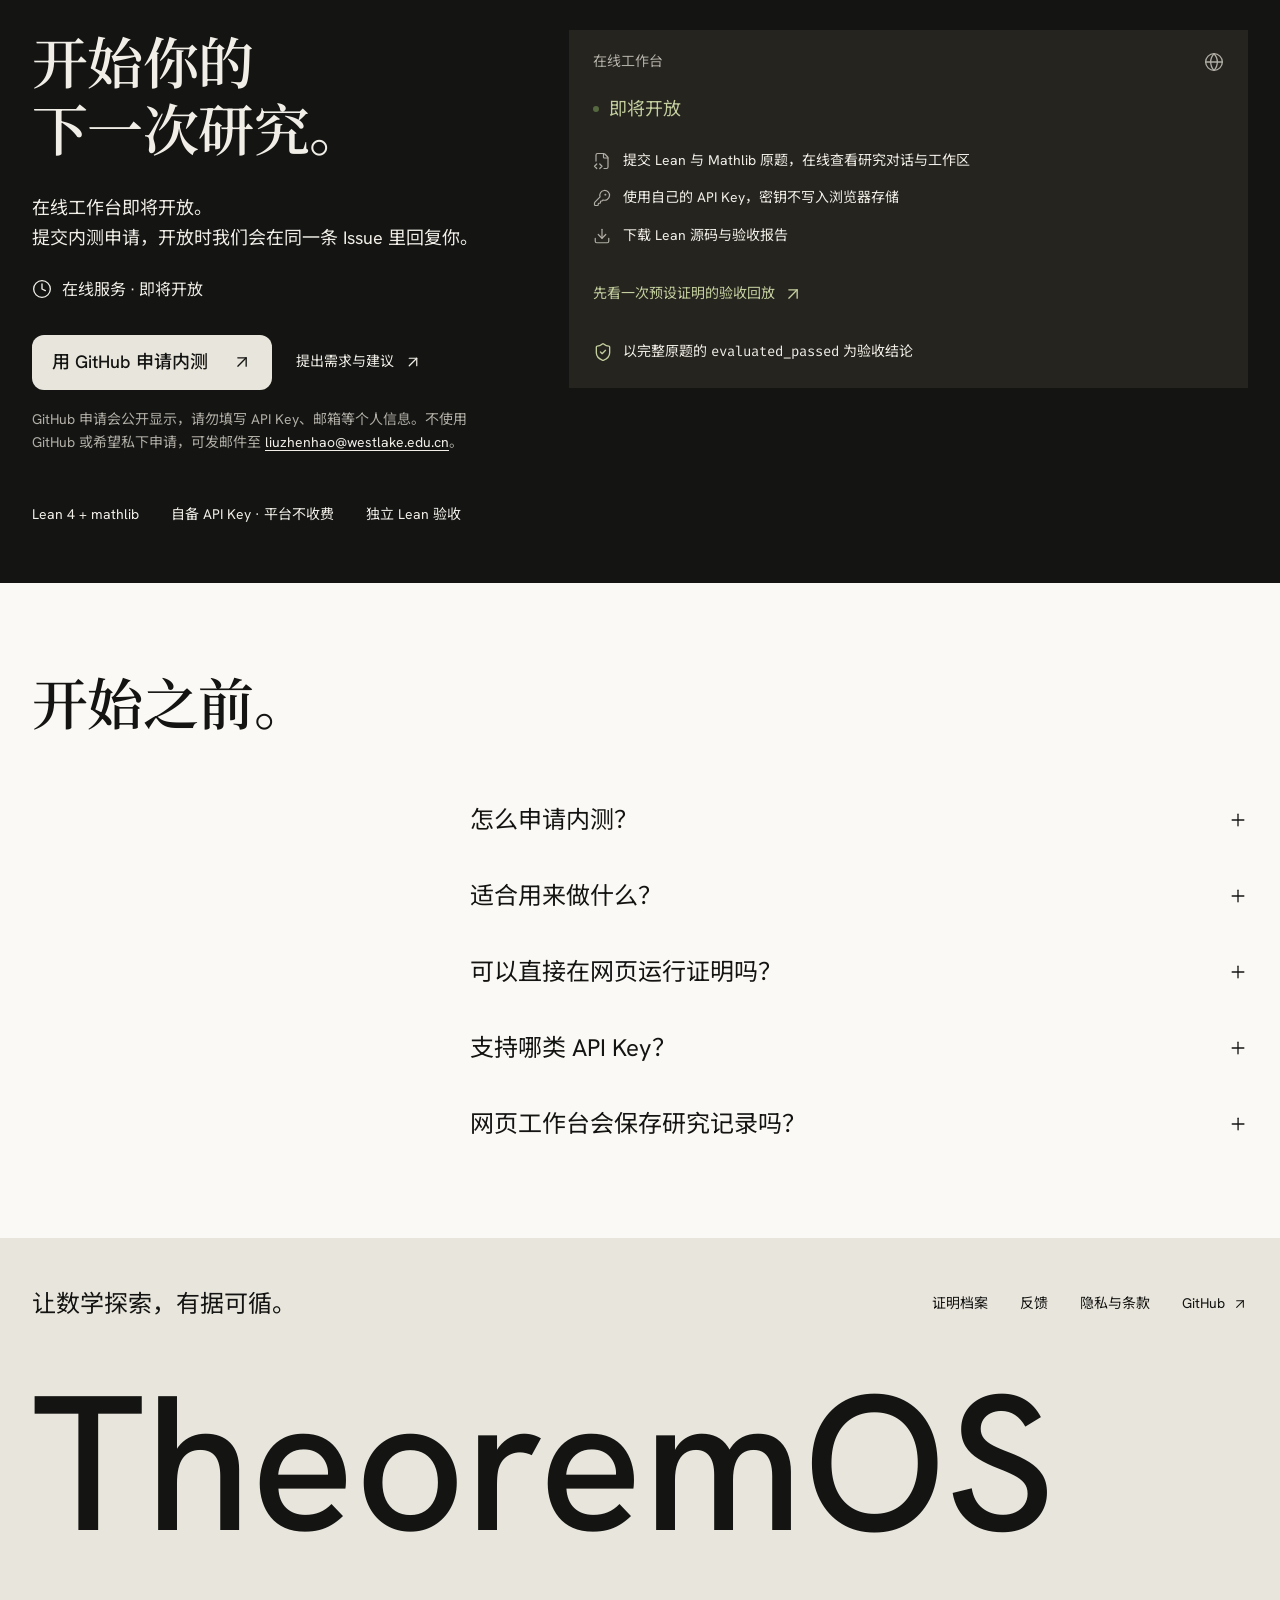
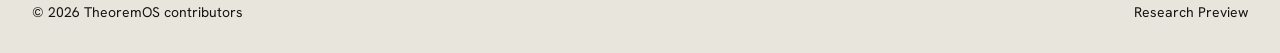
==== commit 42442ff6: "Add privacy pages, email requests and on-demand archive sources Chinese and English privacy pages, a" ====
--- a/index.html
+++ b/index.html
@@ -23,7 +23,7 @@
     <div class="header-inner wrap">
       <a class="brand" href="index.html" aria-label="TheoremOS 首页"><img src="assets/mark.svg" alt="" width="31" height="31"><span>Theorem<span class="brand-os">OS</span></span></a>
       <nav class="desktop-nav" aria-label="主导航"><a href="#workbench-preview">工作台</a><a href="#proofs">证明成果</a><a href="#components">研究组件</a><a href="archive.html">证明档案<i data-lucide="arrow-up-right"></i></a><a href="feedback.html">反馈</a></nav>
-      <div class="header-actions"><a class="github-link" href="https://github.com/LikC1606/theorem-os-site" target="_blank" rel="noreferrer" aria-label="在 GitHub 查看 TheoremOS"><i data-lucide="git-fork"></i><span>GitHub</span></a><a class="lang-link" href="en/index.html" hreflang="en" lang="en" aria-label="English version">EN</a><a class="nav-start" href="#start">申请内测<i data-lucide="arrow-down-right"></i></a><button class="menu-toggle" type="button" aria-label="打开导航" aria-expanded="false" aria-controls="mobile-nav"><i data-lucide="menu"></i><i data-lucide="x"></i></button></div>
+      <div class="header-actions"><a class="github-link" href="https://github.com/LikC1606/theorem-os-site" target="_blank" rel="noreferrer" aria-label="在 GitHub 查看 TheoremOS"><i data-lucide="git-fork"></i><span>GitHub</span></a><a class="lang-link" href="en/index.html" hreflang="en" lang="en" aria-label="English version">EN</a><a class="nav-start" href="#start" data-umami-event="apply-nav">申请内测<i data-lucide="arrow-down-right"></i></a><button class="menu-toggle" type="button" aria-label="打开导航" aria-expanded="false" aria-controls="mobile-nav"><i data-lucide="menu"></i><i data-lucide="x"></i></button></div>
     </div>
     <nav class="mobile-nav wrap" id="mobile-nav" aria-label="手机导航" hidden><a href="#start">申请内测<i data-lucide="arrow-down-right"></i></a><a href="#workbench-preview">研究工作台<i data-lucide="arrow-down-right"></i></a><a href="#demo">验收回放<i data-lucide="arrow-down-right"></i></a><a href="#proofs">证明成果<i data-lucide="arrow-down-right"></i></a><a href="#components">研究组件<i data-lucide="arrow-down-right"></i></a><a href="archive.html">证明档案<i data-lucide="arrow-up-right"></i></a><a href="feedback.html">反馈与建议<i data-lucide="arrow-up-right"></i></a><a href="https://github.com/LikC1606/theorem-os-site" target="_blank" rel="noreferrer">GitHub<i data-lucide="arrow-up-right"></i></a></nav>
   </header>
@@ -33,7 +33,7 @@
       <section class="hero wrap" aria-labelledby="hero-title">
         <div class="hero-copy">
           <h1 id="hero-title"><span class="hero-name">TheoremOS</span></h1>
-          <div class="hero-baseline"><div><p class="hero-category">数学 Agent 的研究运行时。</p><p class="hero-description">连接你的模型，独立验证 Lean 证明。</p></div><div class="hero-actions"><a class="button button-dark" href="#start">申请内测<i data-lucide="arrow-right"></i></a><a class="text-link" href="archive.html">查看证明档案<i data-lucide="arrow-up-right"></i></a></div></div>
+          <div class="hero-baseline"><div><p class="hero-category">数学 Agent 的研究运行时。</p><p class="hero-description">连接你的模型，独立验证 Lean 证明。</p></div><div class="hero-actions"><a class="button button-dark" href="#start" data-umami-event="apply-hero">申请内测<i data-lucide="arrow-right"></i></a><a class="text-link" href="archive.html">查看证明档案<i data-lucide="arrow-up-right"></i></a></div></div>
         </div>
       </section>
       <figure class="workbench-preview wrap" id="workbench-preview">
@@ -41,6 +41,16 @@
         <figcaption id="workbench-caption"><div class="tablet-workbench-copy"><h3>在对话中探索，<br>在工作区验证。</h3><p>研究对话与 Lean 工作区同步展开。手机和平板可切换视图，查看原题、源码与检查状态。</p></div><span><span class="status-dot"></span>工作台截图<span class="preview-divider">/</span>Mathlib 草稿 · 未提交</span><a href="#start">申请内测<i data-lucide="arrow-down-right"></i></a></figcaption>
       </figure>
     </div>
+    <section class="audience-section" id="audience" aria-labelledby="audience-title">
+      <div class="wrap">
+        <div class="section-heading"><h2 id="audience-title">谁会用到它，<br>要花多少钱。</h2><p class="heading-description">提交一道 Lean 原题，选择模型和预算，TheoremOS 负责研究过程与独立验收。</p></div>
+        <div class="audience-grid">
+          <article class="audience-card"><i data-lucide="flask-conical"></i><h3>数学 Agent 研究者</h3><p>在同一道题、同一个模型和同一份预算下，替换搜索、上下文或协作策略，比较哪种做法更有效。每次尝试都留下候选、诊断和用量记录。</p></article>
+          <article class="audience-card"><i data-lucide="file-check-2"></i><h3>Lean 与 Mathlib 用户</h3><p>把带 <code>sorry</code> 的定理交给模型补全。结果以完整原题通过独立 Lean 检查为准，可下载源码与验收报告。</p></article>
+          <article class="audience-card audience-cost"><i data-lucide="wallet"></i><h3>费用</h3><p>研究预览期间平台不收费。模型调用使用你自己的 API Key，按服务商价格计费。提交前可以设置轮次和时长上限，单次运行最长 15 分钟。</p><a class="text-link" href="privacy.html">API Key 如何处理<i data-lucide="arrow-up-right"></i></a></article>
+        </div>
+      </div>
+    </section>
     <section class="replay-section" id="demo" aria-labelledby="demo-title">
       <div class="wrap">
         <div class="section-heading"><h2 id="demo-title">从候选，<br>到独立验收。</h2><div class="replay-introduction"><p>一份预设证明的四步回放。源码、检查与修复，连同最终回执一起留存。</p><a class="text-link" href="archive.html#view=quickstart">查看完整回放记录<i data-lucide="arrow-up-right"></i></a></div></div>
@@ -125,7 +135,7 @@
       <div class="records-layout wrap">
         <div class="section-heading"><h2 id="records-title">让研究过程，<br>看得见。</h2><div class="records-introduction"><p>从原题、模型配置到最终档案，每一处画面都来自实际运行的产品。</p><a class="text-link" href="archive.html">打开证明档案<i data-lucide="arrow-up-right"></i></a></div></div>
         <div class="product-gallery">
-          <div class="source-column"><figure class="product-fragment"><a href="assets/workbench-source-detail.png" target="_blank" rel="noreferrer" aria-label="查看完整的 Mathlib 源码截图"><img src="assets/workbench-source-detail.png" alt="真实 Lean 工作区：固定 Mathlib 环境下尚未提交的原题与候选源码，保留 sorry。" width="953" height="540" loading="lazy"></a><figcaption><h3>原题与源码，同步查看。</h3><p>选择 Lean 标准库或固定 Mathlib 环境，在右侧工作区检查候选与诊断。这张截图为未提交草稿。</p></figcaption></figure><div class="record-notes"><div><h3>网页工作台</h3><p>下载 Lean 源码与验收报告。运行历史为临时记录。</p><a class="text-link" href="#start">申请内测<i data-lucide="arrow-down-right"></i></a></div><div><h3>研究记录</h3><p>保存候选、诊断与累计用量，研究过程可以回看与复盘。</p><a class="text-link" href="archive.html">查看证明档案<i data-lucide="arrow-up-right"></i></a></div></div></div>
+          <div class="source-column"><figure class="product-fragment"><a href="assets/workbench-source-detail.png" target="_blank" rel="noreferrer" aria-label="查看完整的 Mathlib 源码截图"><img src="assets/workbench-source-detail.png" alt="真实 Lean 工作区：固定 Mathlib 环境下尚未提交的原题与候选源码，保留 sorry。" width="953" height="540" loading="lazy"></a><figcaption><h3>原题与源码，同步查看。</h3><p>选择 Lean 标准库或固定 Mathlib 环境，在右侧工作区检查候选与诊断。这张截图为未提交草稿。</p></figcaption></figure><div class="record-notes"><div><h3>网页工作台</h3><p>下载 Lean 源码与验收报告。邮箱验证码登录，运行记录归属账号。</p><a class="text-link" href="#start">申请内测<i data-lucide="arrow-down-right"></i></a></div><div><h3>研究记录</h3><p>保存候选、诊断与累计用量，研究过程可以回看与复盘。</p><a class="text-link" href="archive.html">查看证明档案<i data-lucide="arrow-up-right"></i></a></div></div></div>
           <figure class="product-fragment settings-fragment"><a href="assets/workbench-settings-detail.png" target="_blank" rel="noreferrer" aria-label="查看完整的模型配置截图"><img src="assets/workbench-settings-detail.png" alt="新版分区研究配置：模型连接页显示 OpenAI 服务地址、模型、推理强度与空 API Key。" width="370" height="814" loading="lazy"></a><figcaption><h3>连接自己的模型。</h3><p>支持 OpenAI 及兼容 Responses API 的服务。API Key 不写入浏览器存储。</p></figcaption></figure>
         </div>
         <figure class="archive-showcase"><a class="archive-image-link" href="archive.html" aria-label="打开可检索的证明档案"><picture><source media="(max-width: 600px)" srcset="assets/archive-preview-mobile.png" width="356" height="797"><img src="assets/archive-preview.png" alt="TheoremOS 证明档案真实界面，保留题目、原始归属、Lean 源码和验收证据。" width="1440" height="900" loading="lazy"></picture></a><figcaption><span>源码、来源与验收，放在同一份档案。</span><a href="archive.html">检索证明档案<i data-lucide="arrow-up-right"></i></a></figcaption></figure>
@@ -138,8 +148,8 @@
           <h2 id="start-title">开始你的<br>下一次研究。</h2>
           <p>在线工作台即将开放。<br>提交内测申请，开放时我们会在同一条 Issue 里回复你。</p>
           <span class="replay-label"><i data-lucide="clock"></i>在线服务 · 即将开放</span>
-          <div class="start-links"><a class="button button-lime" href="https://github.com/LikC1606/theorem-os-site/issues/new?template=early-access.yml" target="_blank" rel="noreferrer">用 GitHub 申请内测<i data-lucide="arrow-up-right"></i></a><a class="text-link" href="feedback.html">提出需求与建议<i data-lucide="arrow-up-right"></i></a></div>
-          <p class="start-note">GitHub 申请会公开显示，请勿填写 API Key、邮箱等个人信息。</p>
+          <div class="start-links"><a class="button button-lime" data-umami-event="apply-github" href="https://github.com/LikC1606/theorem-os-site/issues/new?template=early-access.yml" target="_blank" rel="noreferrer">用 GitHub 申请内测<i data-lucide="arrow-up-right"></i></a><a class="text-link" href="feedback.html">提出需求与建议<i data-lucide="arrow-up-right"></i></a></div>
+          <p class="start-note">GitHub 申请会公开显示，请勿填写 API Key、邮箱等个人信息。不使用 GitHub 或希望私下申请，可发邮件至 <a data-umami-event="apply-email" href="mailto:liuzhenhao@westlake.edu.cn?subject=TheoremOS%20%E5%86%85%E6%B5%8B%E7%94%B3%E8%AF%B7">liuzhenhao@westlake.edu.cn</a>。</p>
         </div>
         <div class="start-terminal start-soon" data-ui>
           <div class="terminal-heading"><span>在线工作台</span><i data-lucide="globe"></i></div>
@@ -154,14 +164,14 @@
           </div>
           <div class="terminal-bottom"><i data-lucide="shield-check"></i><span>以完整原题的 <code>evaluated_passed</code> 为验收结论</span></div>
         </div>
-        <div class="requirements"><span><a href="https://lean-lang.org/" target="_blank" rel="noreferrer">Lean 4</a> + <a href="https://github.com/leanprover-community/mathlib4" target="_blank" rel="noreferrer">mathlib</a></span><span>自备 API Key</span><span>独立 Lean 验收</span></div>
+        <div class="requirements"><span><a href="https://lean-lang.org/" target="_blank" rel="noreferrer">Lean 4</a> + <a href="https://github.com/leanprover-community/mathlib4" target="_blank" rel="noreferrer">mathlib</a></span><span>自备 API Key · 平台不收费</span><span>独立 Lean 验收</span></div>
       </div>
     </section>
 
-    <section class="faq-section wrap" aria-labelledby="faq-title"><h2 id="faq-title">开始之前。</h2><div class="faq-list"><details><summary>怎么申请内测？<i data-lucide="plus"></i></summary><p>在 GitHub 提交内测申请，说明研究用途和想做的题目。开放时我们会在同一条 Issue 里回复你。申请内容会公开显示，请勿填写 API Key、邮箱等个人信息。</p></details><details><summary>适合用来做什么？<i data-lucide="plus"></i></summary><p>面向数学 Agent 研究者和 Lean 开发者，用于构造证明、比较搜索与协作方法，以及复盘研究实验。当前为研究预览版本。</p></details><details><summary>可以直接在网页运行证明吗？<i data-lucide="plus"></i></summary><p>在线工作台即将开放。开放后可以在浏览器中提交 Lean 与 Mathlib 原题、输入自己的 API Key 并查看验收结果。当前站点包含界面截图、预设回放和证明档案。</p></details><details><summary>支持哪类 API Key？<i data-lucide="plus"></i></summary><p>在线工作台支持 OpenAI 及兼容 Responses API 的服务。模型研究会产生服务商对应的用量；站点上的预设回放不调用模型，也不需要 API Key。</p></details><details><summary>网页工作台会保存研究记录吗？<i data-lucide="plus"></i></summary><p>运行记录临时保存在服务内存，可下载源码与报告；服务重启或会话到期后记录清空。网页草稿在当前标签页保存，API Key 不写入浏览器存储。</p></details></div></section>
+    <section class="faq-section wrap" aria-labelledby="faq-title"><h2 id="faq-title">开始之前。</h2><div class="faq-list"><details><summary>怎么申请内测？<i data-lucide="plus"></i></summary><p>在 GitHub 提交内测申请，说明研究用途和想做的题目。开放时我们会在同一条 Issue 里回复你，并请你把登录邮箱发到下面的地址，加入白名单后即可用邮箱验证码登录。申请内容会公开显示，请勿填写 API Key、邮箱等个人信息。不使用 GitHub 或希望私下申请，可以发邮件至 <a href="mailto:liuzhenhao@westlake.edu.cn?subject=TheoremOS%20%E5%86%85%E6%B5%8B%E7%94%B3%E8%AF%B7">liuzhenhao@westlake.edu.cn</a>，写明研究用途和想做的题目。</p></details><details><summary>适合用来做什么？<i data-lucide="plus"></i></summary><p>面向数学 Agent 研究者和 Lean 开发者，用于构造证明、比较搜索与协作方法，以及复盘研究实验。当前为研究预览版本。</p></details><details><summary>可以直接在网页运行证明吗？<i data-lucide="plus"></i></summary><p>在线工作台即将开放。开放后可以在浏览器中提交 Lean 与 Mathlib 原题、输入自己的 API Key 并查看验收结果。当前站点包含界面截图、预设回放和证明档案。</p></details><details><summary>支持哪类 API Key？<i data-lucide="plus"></i></summary><p>在线工作台支持 OpenAI 及兼容 Responses API 的服务。模型研究会产生服务商对应的用量；站点上的预设回放不调用模型，也不需要 API Key。</p></details><details><summary>网页工作台会保存研究记录吗？<i data-lucide="plus"></i></summary><p>运行记录归属你的账号，保存在服务器上，可下载源码与报告。删除账号时记录全部删除。API Key 只在运行期间存在于内存，不写入磁盘或浏览器存储。详见<a href="privacy.html">隐私与条款</a>。</p></details></div></section>
   </main>
 
-  <div class="footer-shell"><footer class="site-footer wrap"><div class="footer-top"><p>让数学探索，有据可循。</p><nav aria-label="页脚链接"><a href="archive.html">证明档案</a><a href="feedback.html">反馈</a><a href="https://github.com/LikC1606/theorem-os-site" target="_blank" rel="noreferrer">GitHub<i data-lucide="arrow-up-right"></i></a></nav></div><div class="footer-wordmark" aria-hidden="true">TheoremOS</div><div class="footer-bottom"><span>© 2026 TheoremOS contributors</span><span>Research Preview</span></div></footer></div>
+  <div class="footer-shell"><footer class="site-footer wrap"><div class="footer-top"><p>让数学探索，有据可循。</p><nav aria-label="页脚链接"><a href="archive.html">证明档案</a><a href="feedback.html">反馈</a><a href="privacy.html">隐私与条款</a><a href="https://github.com/LikC1606/theorem-os-site" target="_blank" rel="noreferrer">GitHub<i data-lucide="arrow-up-right"></i></a></nav></div><div class="footer-wordmark" aria-hidden="true">TheoremOS</div><div class="footer-bottom"><span>© 2026 TheoremOS contributors</span><span>Research Preview</span></div></footer></div>
   <dialog class="preview-dialog" id="workbench-dialog" aria-labelledby="preview-title" aria-describedby="preview-description">
     <div class="preview-dialog-header"><div><strong id="preview-title">TheoremOS <span>研究工作台</span></strong><p id="preview-description">工作台截图 · Mathlib 草稿 · 未提交</p></div><div class="preview-dialog-actions"><button type="button" class="preview-zoom" aria-label="放大截图" aria-pressed="false" title="放大截图"><i data-lucide="zoom-in"></i><i data-lucide="zoom-out"></i></button><a class="preview-original" href="assets/workbench-full-desktop.png" target="_blank" rel="noreferrer" aria-label="打开原始截图" title="打开原始截图"><i data-lucide="external-link"></i></a><button type="button" class="preview-close" aria-label="关闭截图预览" title="关闭" autofocus><i data-lucide="x"></i></button></div></div>
     <div class="preview-dialog-media" role="region" aria-label="研究工作台截图" tabindex="0"><picture><source media="(max-width: 600px)" srcset="assets/workbench-full-mobile.png" width="390" height="844"><img src="assets/workbench-full-desktop.png" alt="工作台完整双栏界面：左侧研究对话与任务输入，右侧尚未提交的 Mathlib 原题和 Lean 草稿预览。" width="1440" height="900" loading="lazy"></picture></div>
--- a/landing.css
+++ b/landing.css
@@ -157,6 +157,16 @@
 .status-dot { width: 6px; height: 6px; display: inline-block; border-radius: 50%; background: var(--green); flex-shrink: 0; }
 .preview-divider { margin-inline: 3px; }
 
+/* Who the product is for and what a run costs, before any demo. */
+.audience-section { padding-block: 88px; }
+.audience-grid { display: grid; grid-template-columns: repeat(3, minmax(0, 1fr)); gap: 24px; }
+.audience-card { display: flex; flex-direction: column; padding: 32px; background: var(--surface); border-radius: 14px; }
+.audience-card > svg { width: 24px; height: 24px; color: var(--blue); }
+.audience-card h3 { margin-top: 24px; font-size: var(--step-lead); }
+.audience-card p { margin-top: 12px; font-size: 16px; }
+.audience-card code { font-size: .9em; }
+.audience-card .text-link { margin-top: auto; padding-top: 16px; }
+.audience-cost { background: var(--field-cyan); }
 /* A working replay owns its own instrument conventions. */
 .replay-section { padding-block: 48px 80px; background: var(--field-cyan); }
 .section-heading { display: flex; justify-content: space-between; align-items: flex-end; gap: 48px; margin-bottom: 48px; }
@@ -317,6 +327,7 @@
 .replay-label { display: flex; align-items: center; gap: 10px; margin-top: 22px; font-size: 16px; }
 .start-links { display: flex; align-items: center; flex-wrap: wrap; gap: 24px; margin-top: 32px; }
 .start-copy > .start-note { max-width: 36em; margin-top: 18px; color: var(--tool-muted); font-size: 14px; }
+.start-note a { color: var(--tool-ink); text-decoration: underline; text-underline-offset: 3px; }
 .button-lime { background: var(--field-mint); color: var(--ink); }
 .button-lime:hover { background: var(--bg); }
 .start-terminal { min-width: 0; background: var(--tool-surface); }
@@ -396,6 +407,7 @@
   .footer-wordmark { font-size: 144px; }
 }
 @media (max-width: 900px) {
+  .audience-grid { grid-template-columns: minmax(0, 1fr); gap: 16px; }
   :root { --margin: 24px; --step-display: 96px; --step-head: 40px; }
   .header-inner { height: 68px; gap: 20px; }
   .desktop-nav { display: none; }
@@ -452,6 +464,9 @@
   .footer-wordmark { font-size: 104px; }
 }
 @media (max-width: 600px) {
+  .audience-section { padding-block: 56px; }
+  .audience-card { padding: 24px; }
+  .audience-card h3 { margin-top: 16px; }
   :root { --margin: 20px; --step-display: 56px; --step-head: 36px; --step-body: 16px; }
   .header-inner { height: 64px; gap: 12px; }
   .brand { font-size: 20px; }
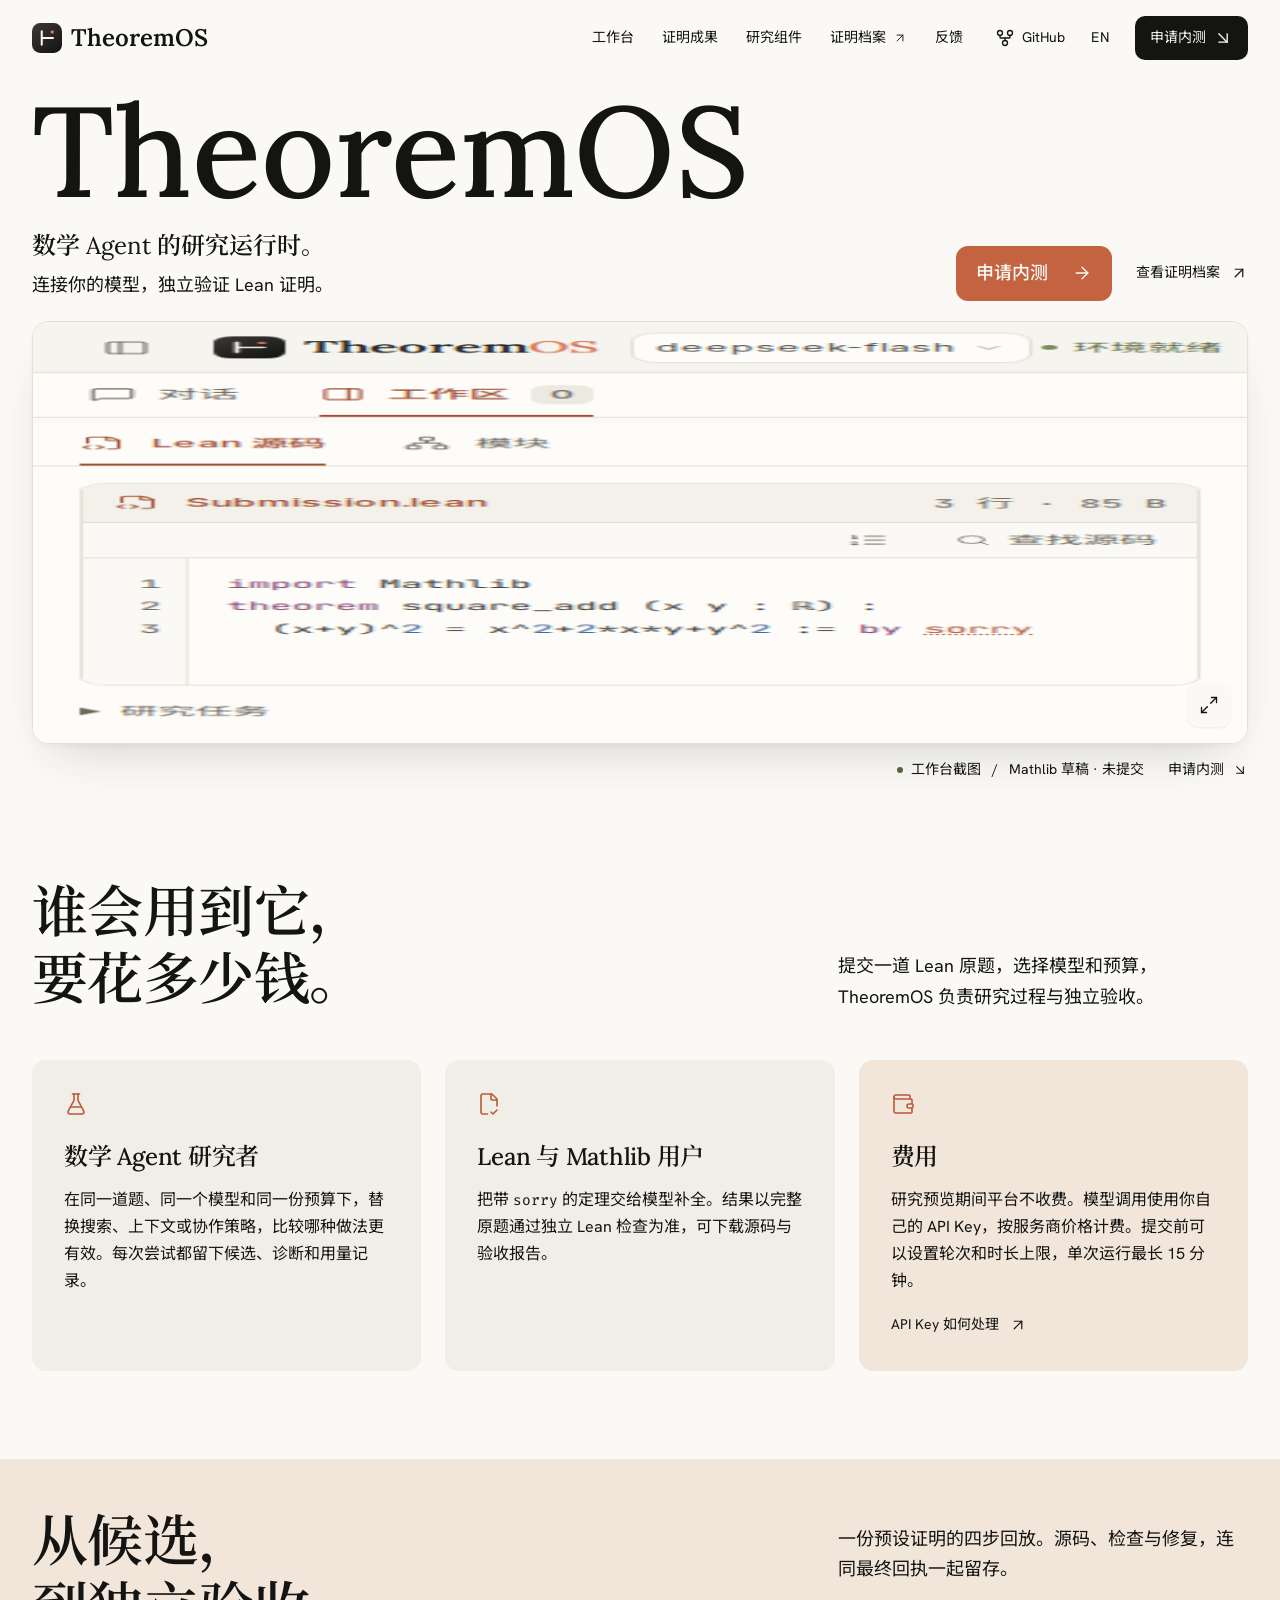
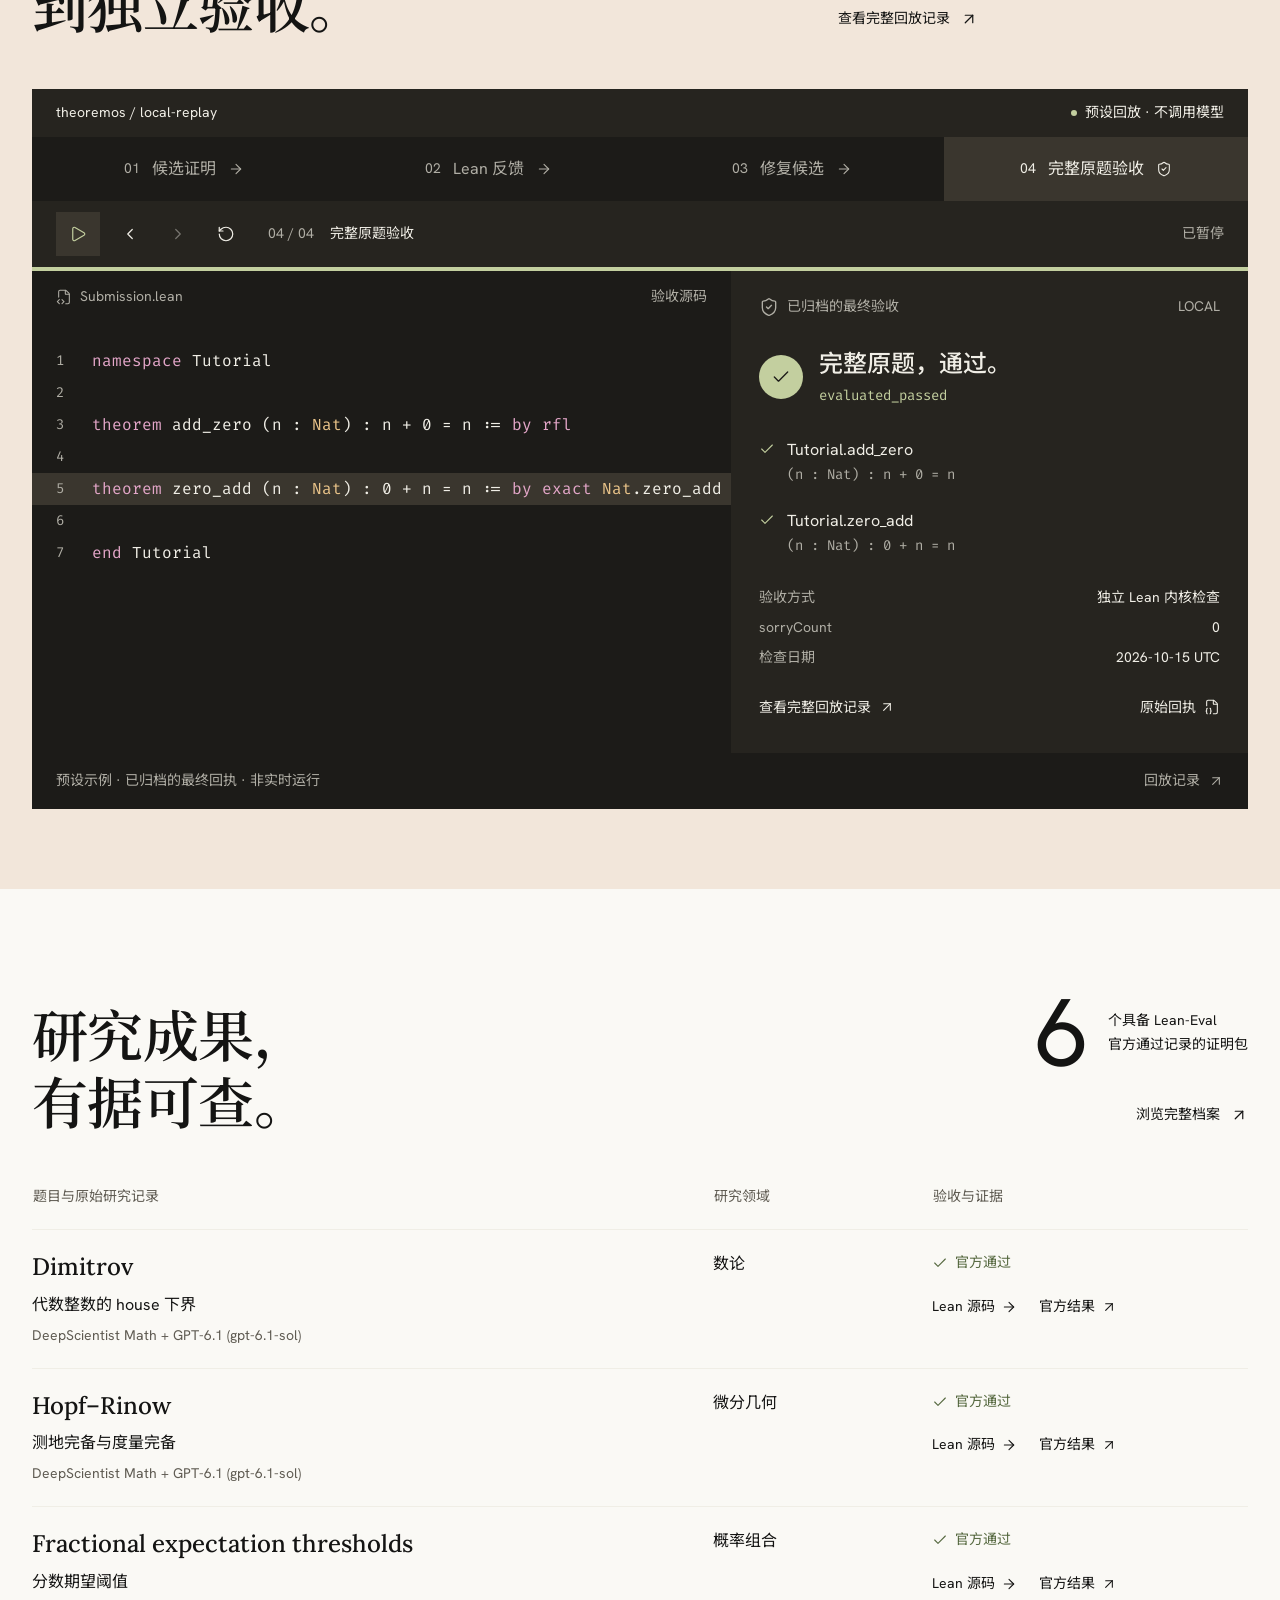
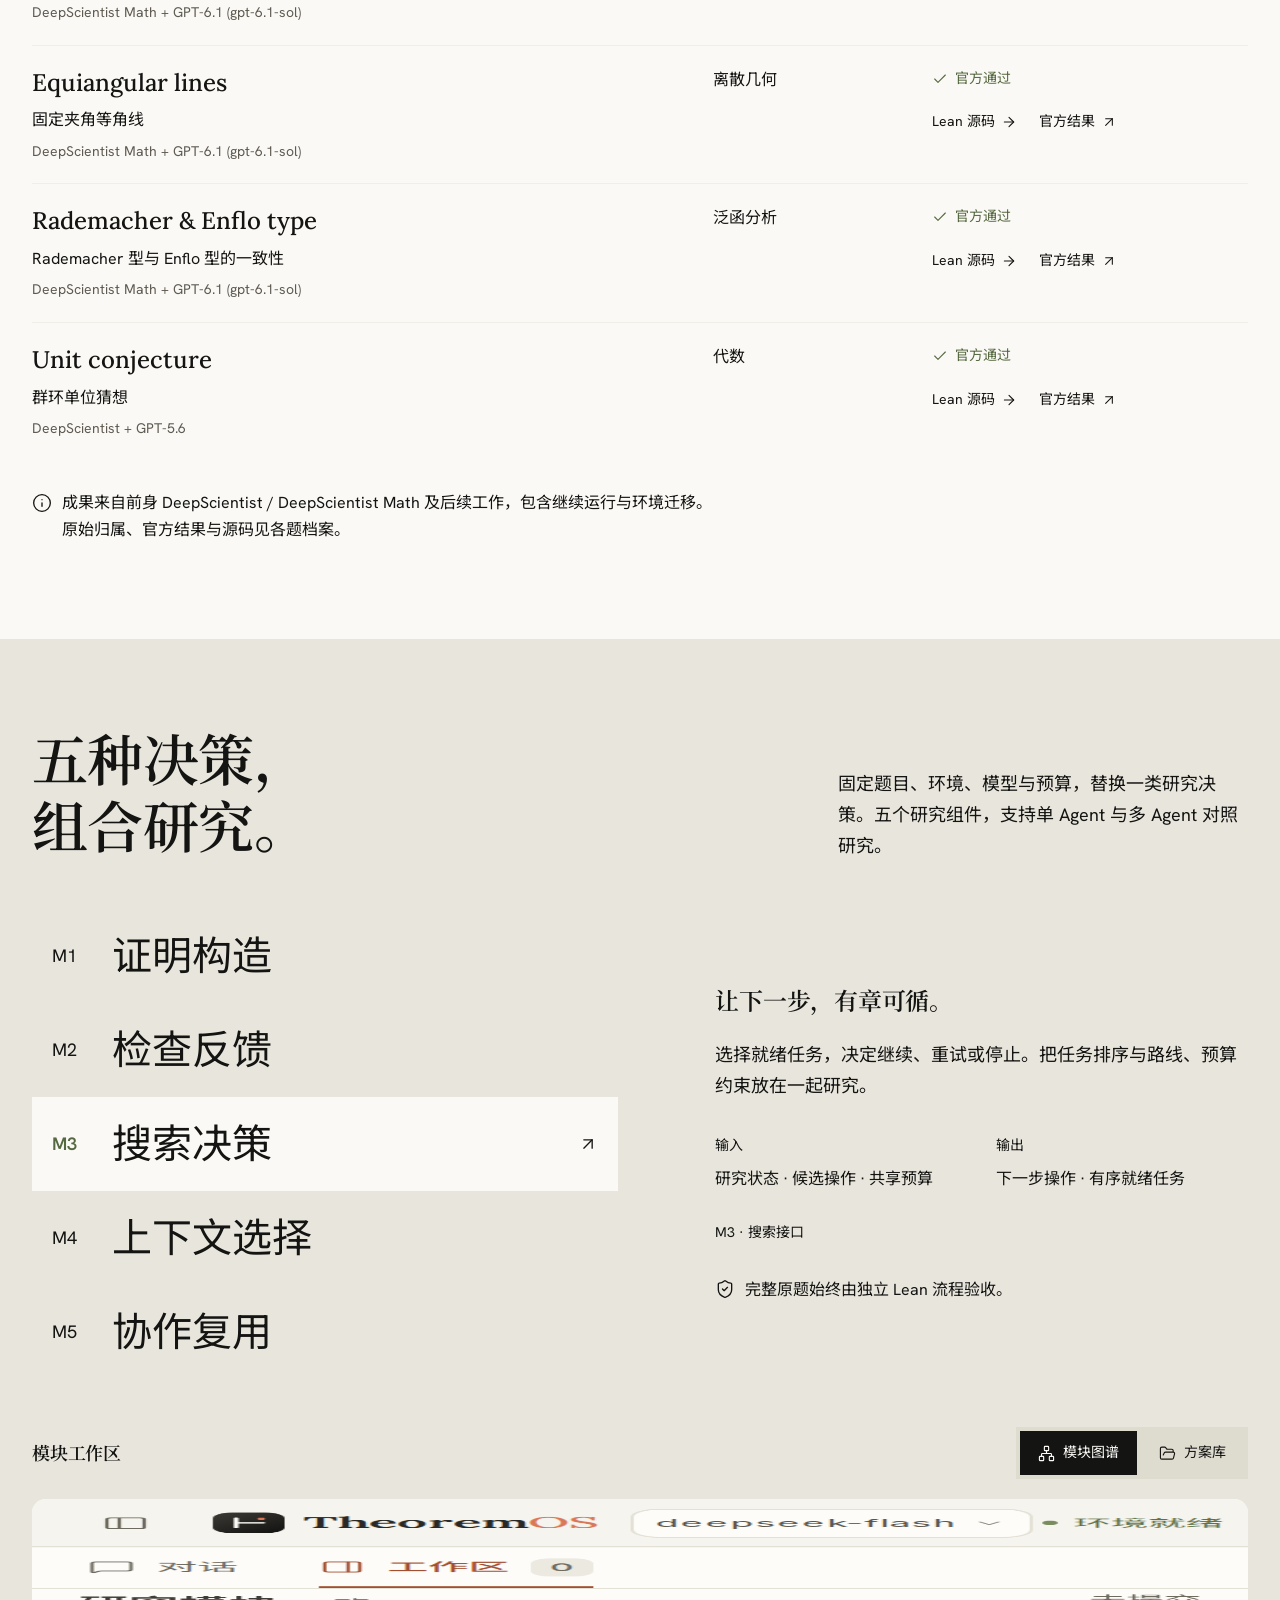
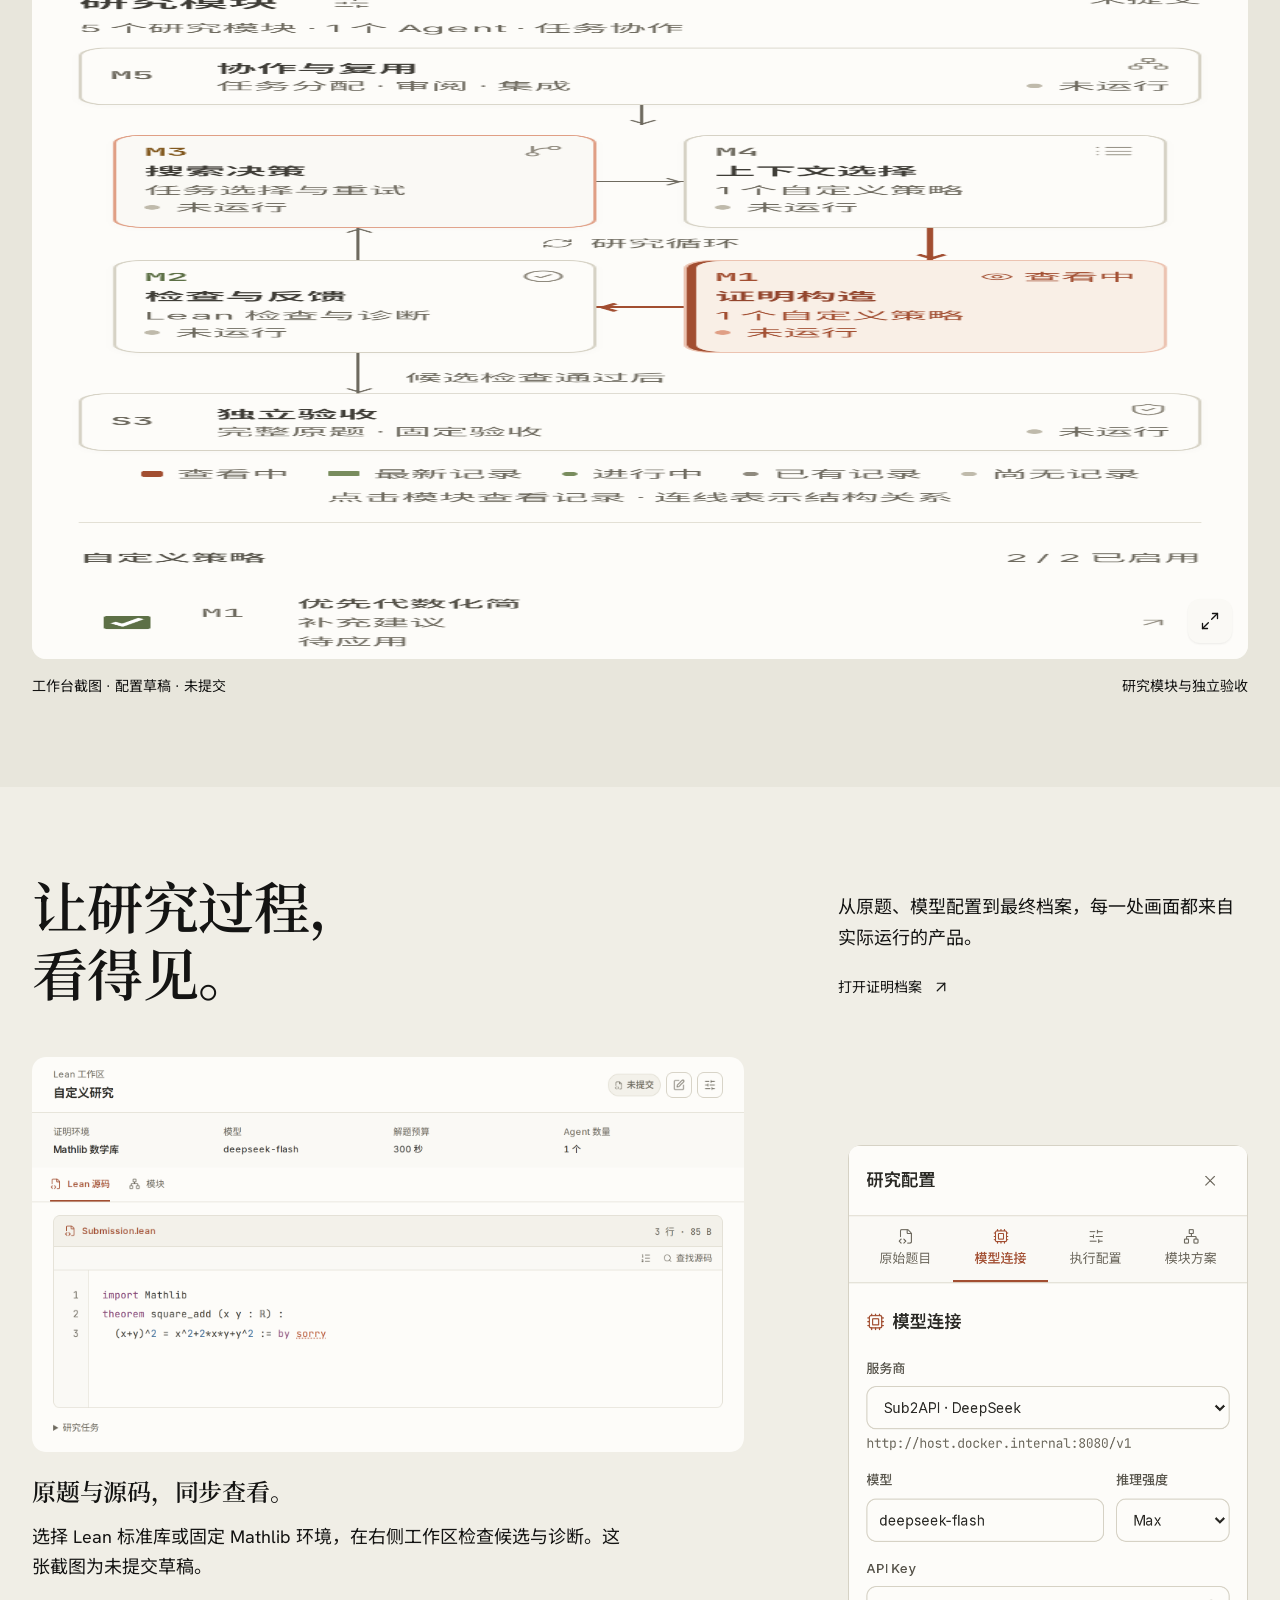
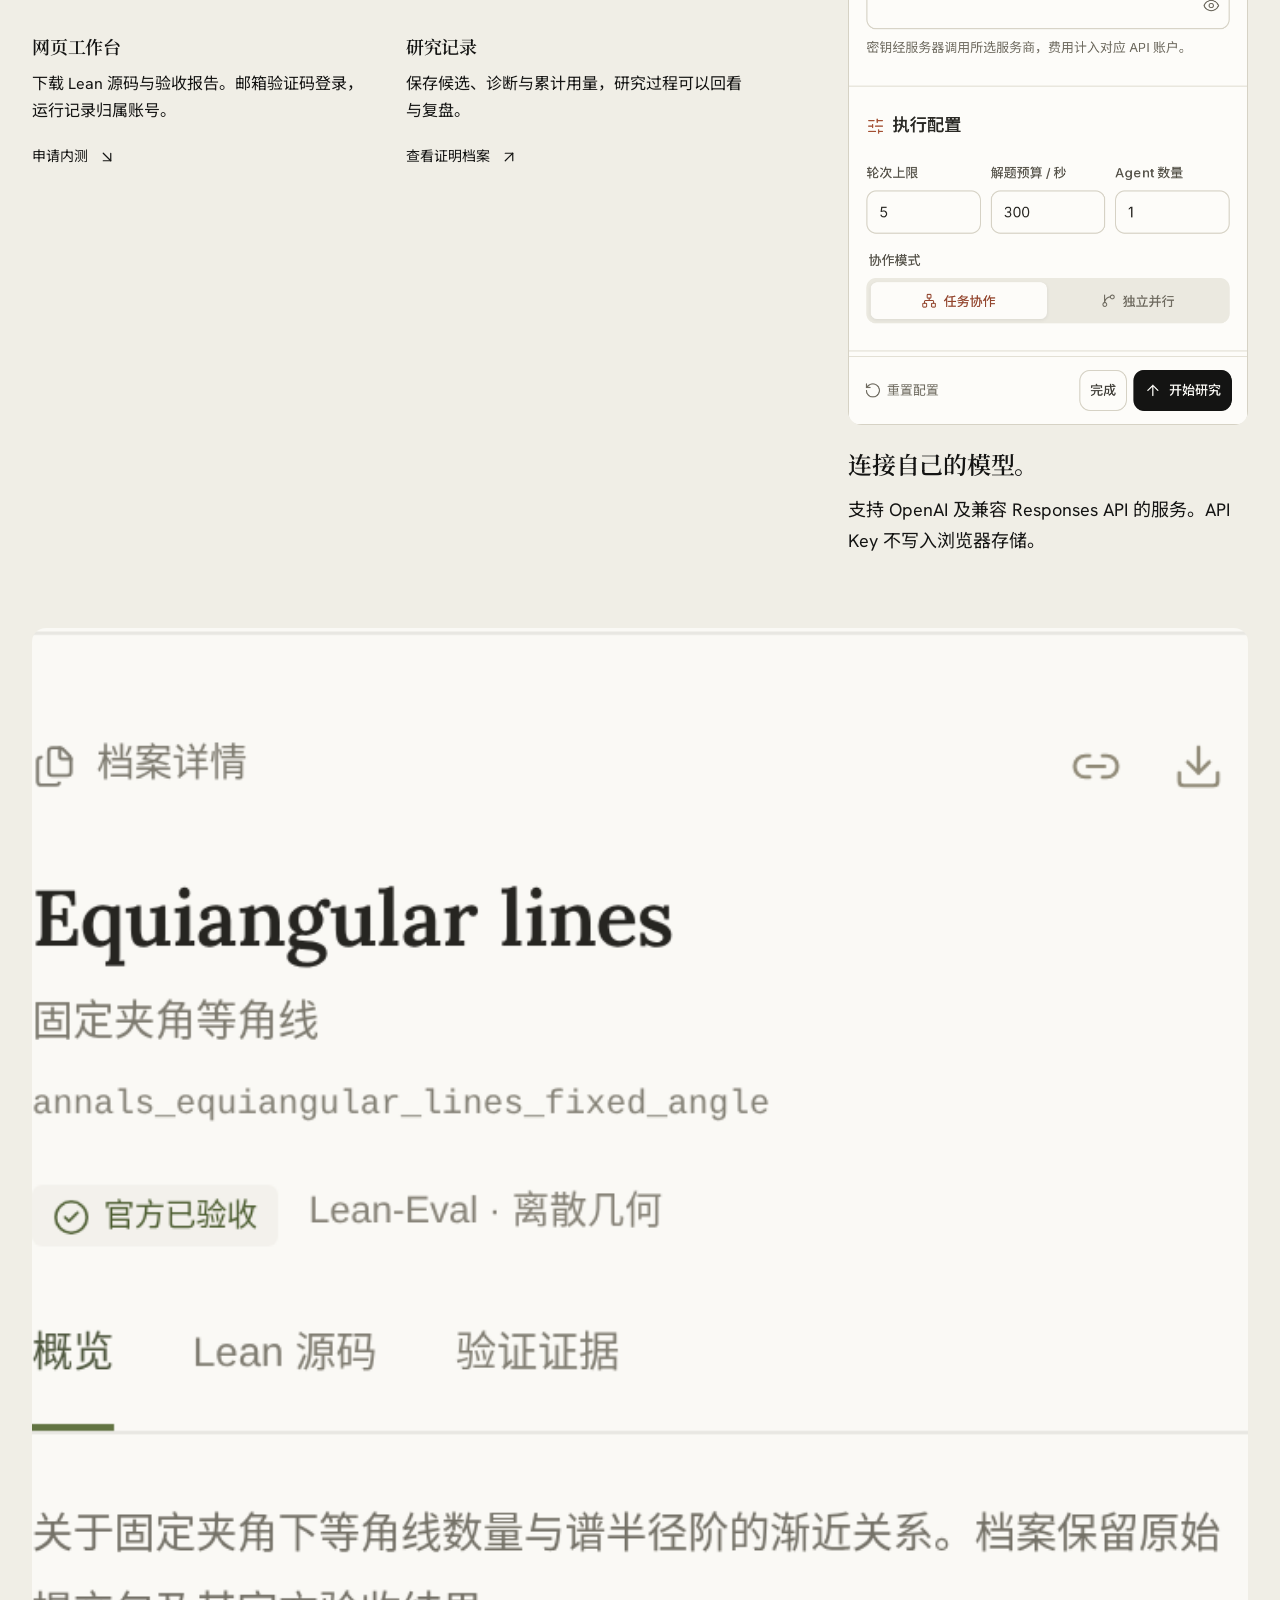
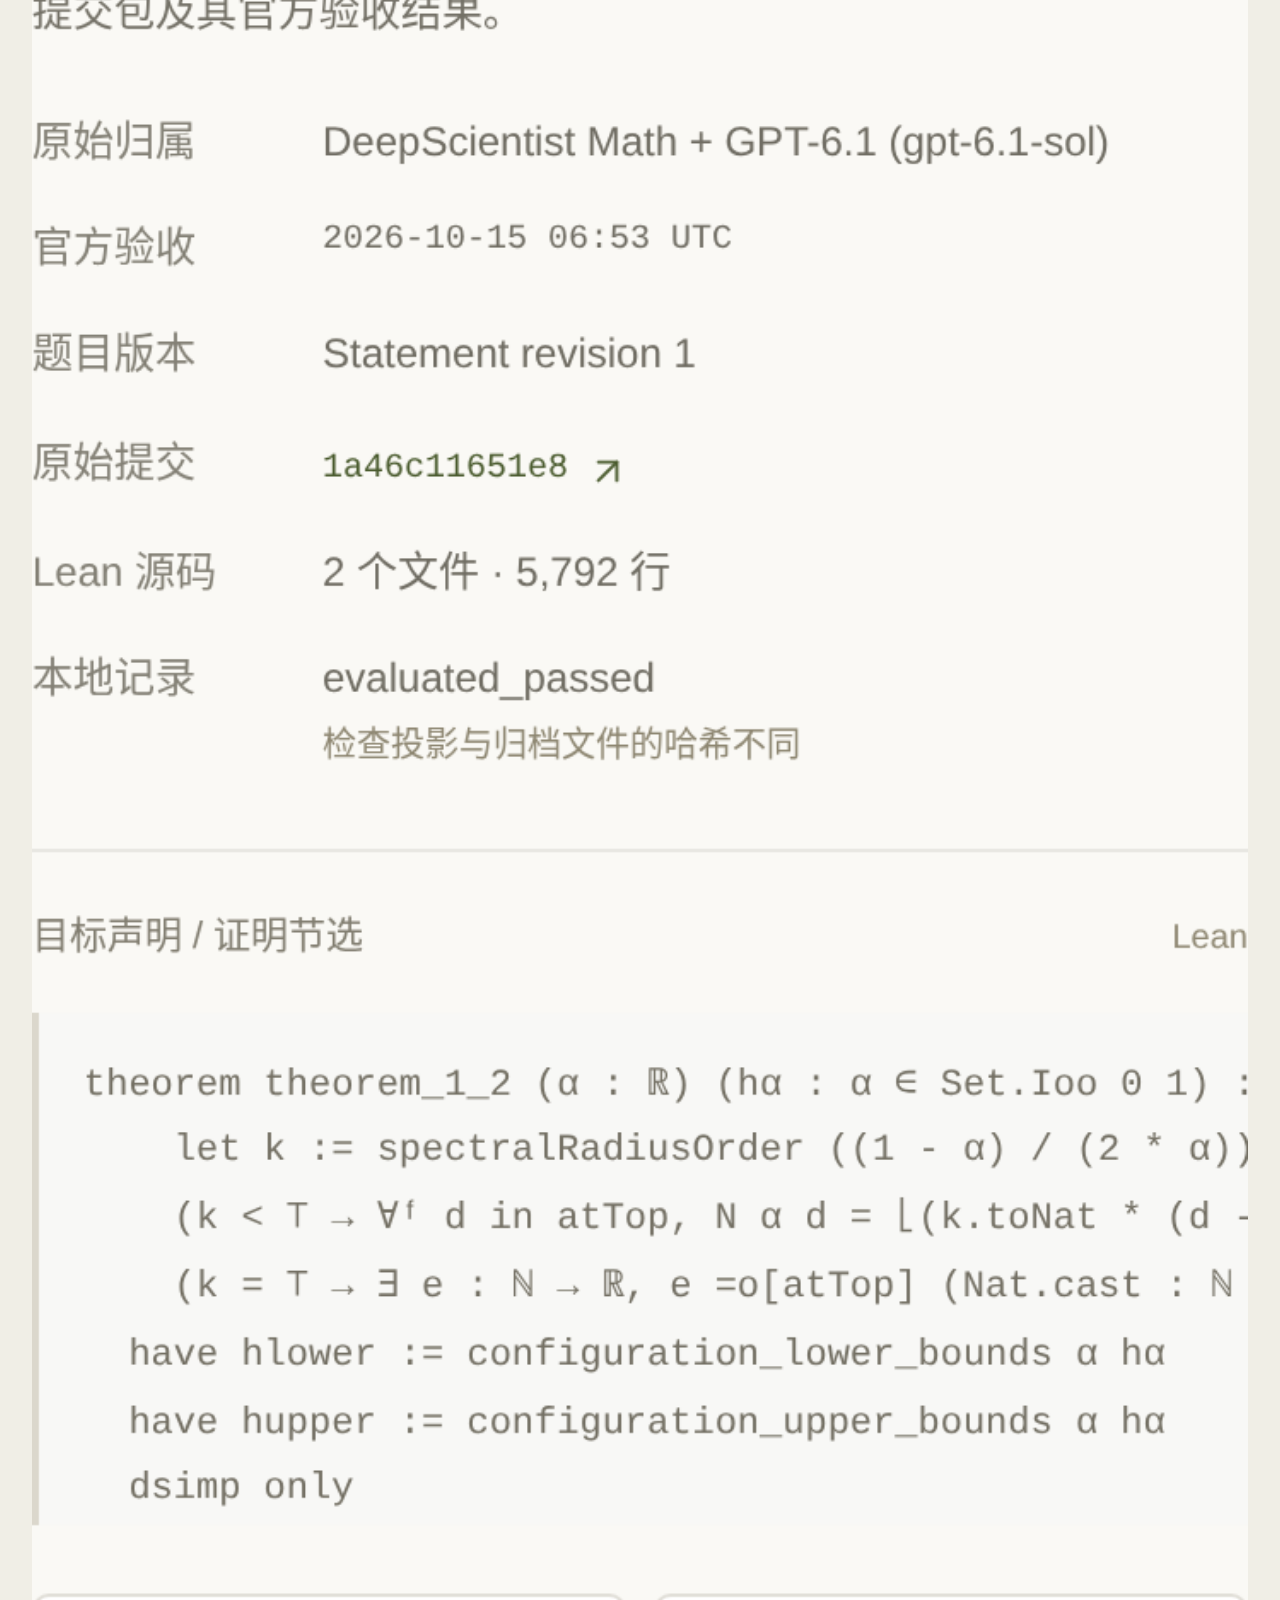
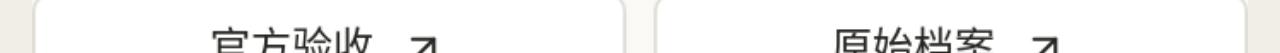
==== commit 2cf4df5b: "Point canonical and share links at the workers.dev deployment The site now serves from https://theor" ====
--- a/index.html
+++ b/index.html
@@ -9,10 +9,10 @@
   <meta property="og:description" content="可组合的数学 Agent 研究运行时。研究策略可替换，证明结果可核查，每次尝试有据可循。">
   <meta property="og:type" content="website">
   <meta property="og:locale" content="zh_CN">
-  <meta property="og:image" content="https://likc1606.github.io/theorem-os-site/assets/social-preview.png">
+  <meta property="og:image" content="https://theorem-os.lzh-cf-9x27.workers.dev/assets/social-preview.png">
   <meta name="twitter:card" content="summary_large_image">
-  <link rel="alternate" hreflang="zh-CN" href="https://likc1606.github.io/theorem-os-site/">
-  <link rel="alternate" hreflang="en" href="https://likc1606.github.io/theorem-os-site/en/">
+  <link rel="alternate" hreflang="zh-CN" href="https://theorem-os.lzh-cf-9x27.workers.dev/">
+  <link rel="alternate" hreflang="en" href="https://theorem-os.lzh-cf-9x27.workers.dev/en/">
   <link rel="icon" type="image/svg+xml" href="assets/mark.svg">
   <link rel="stylesheet" href="landing.css">
   <title>TheoremOS | 数学 Agent 的研究运行时</title>
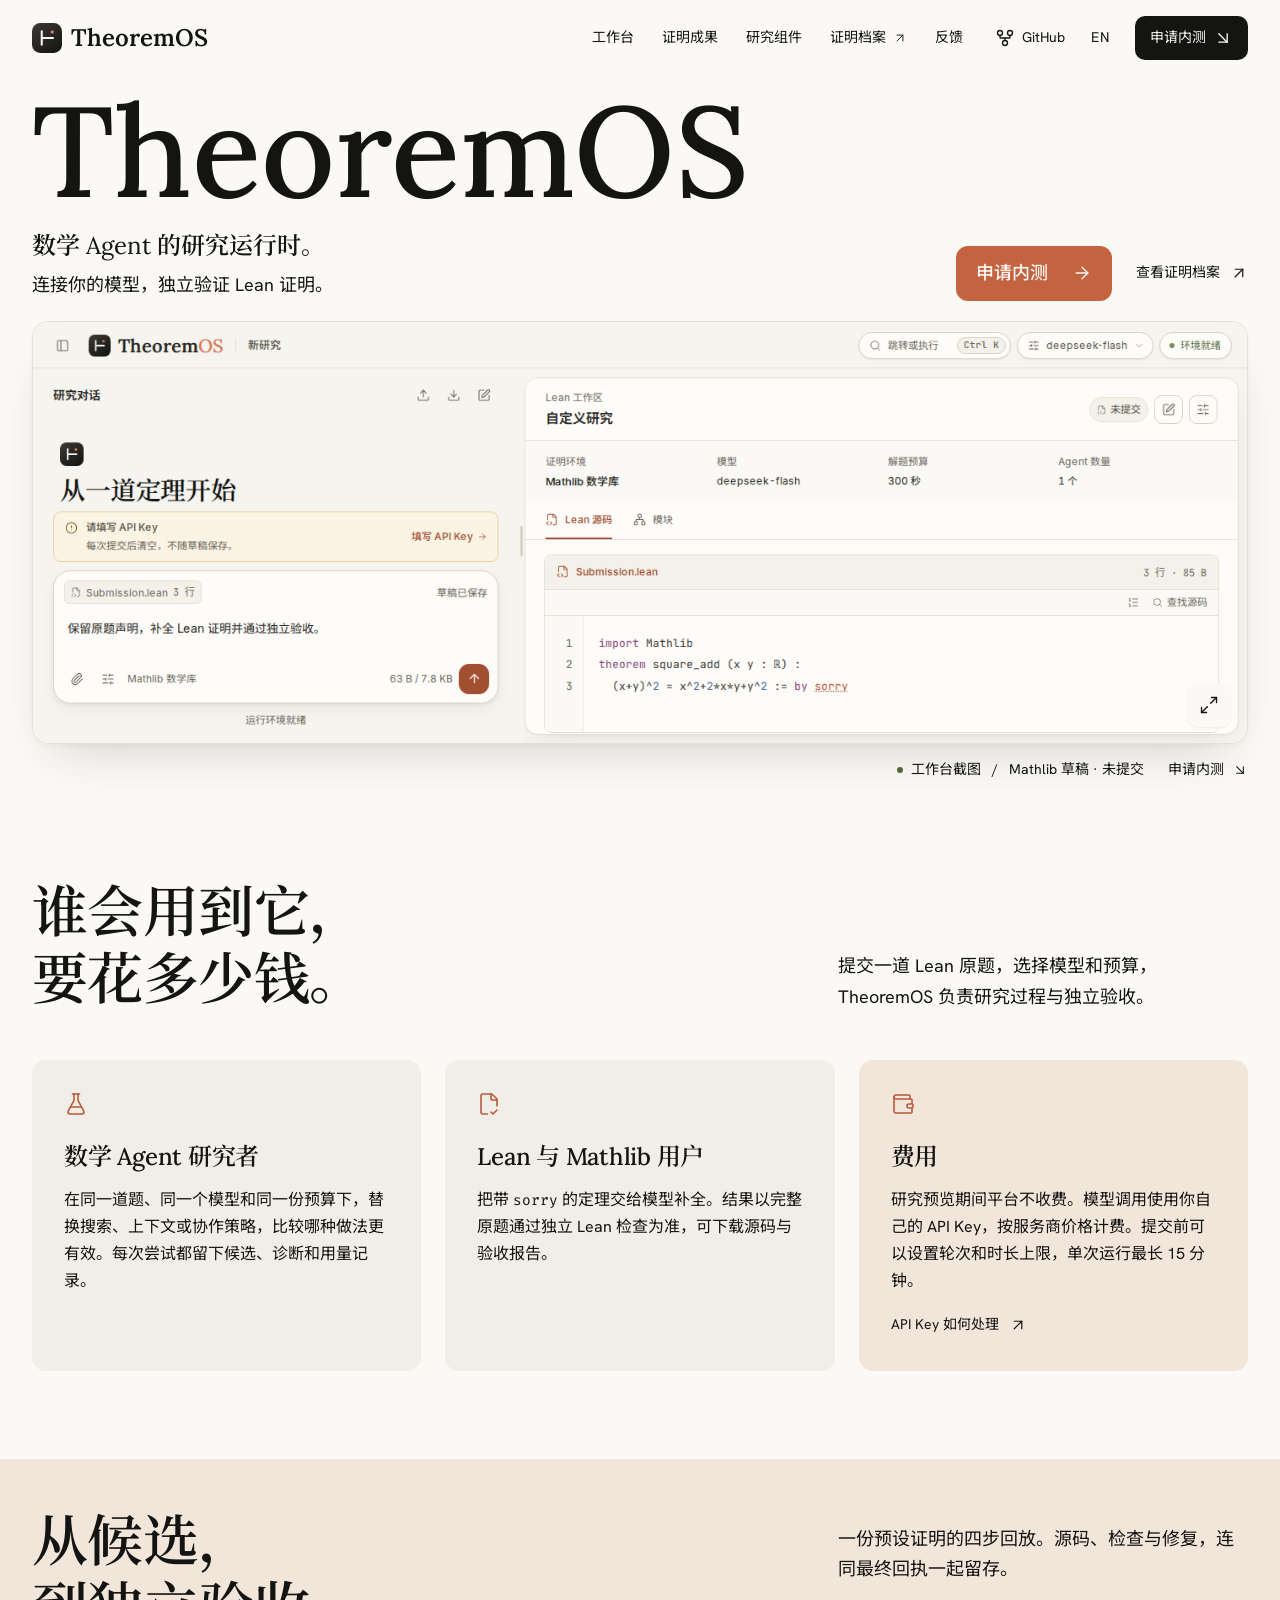
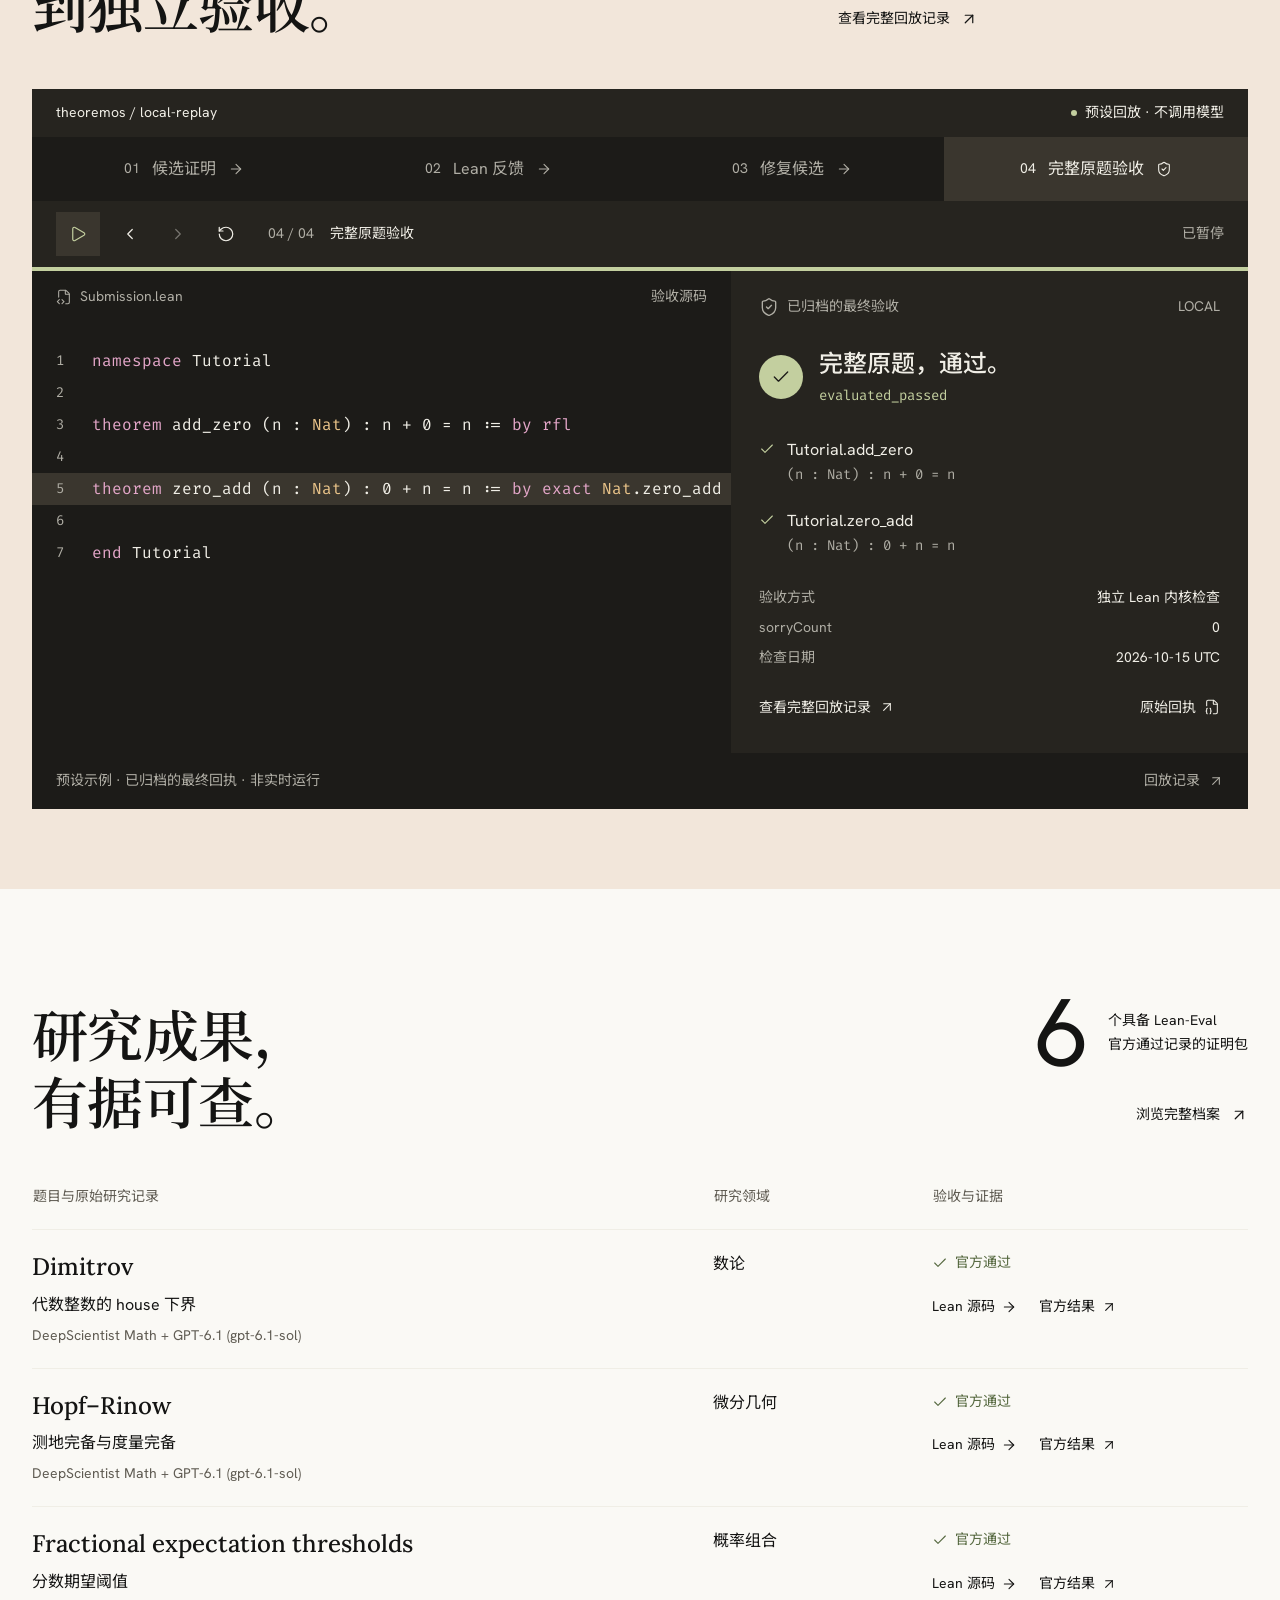
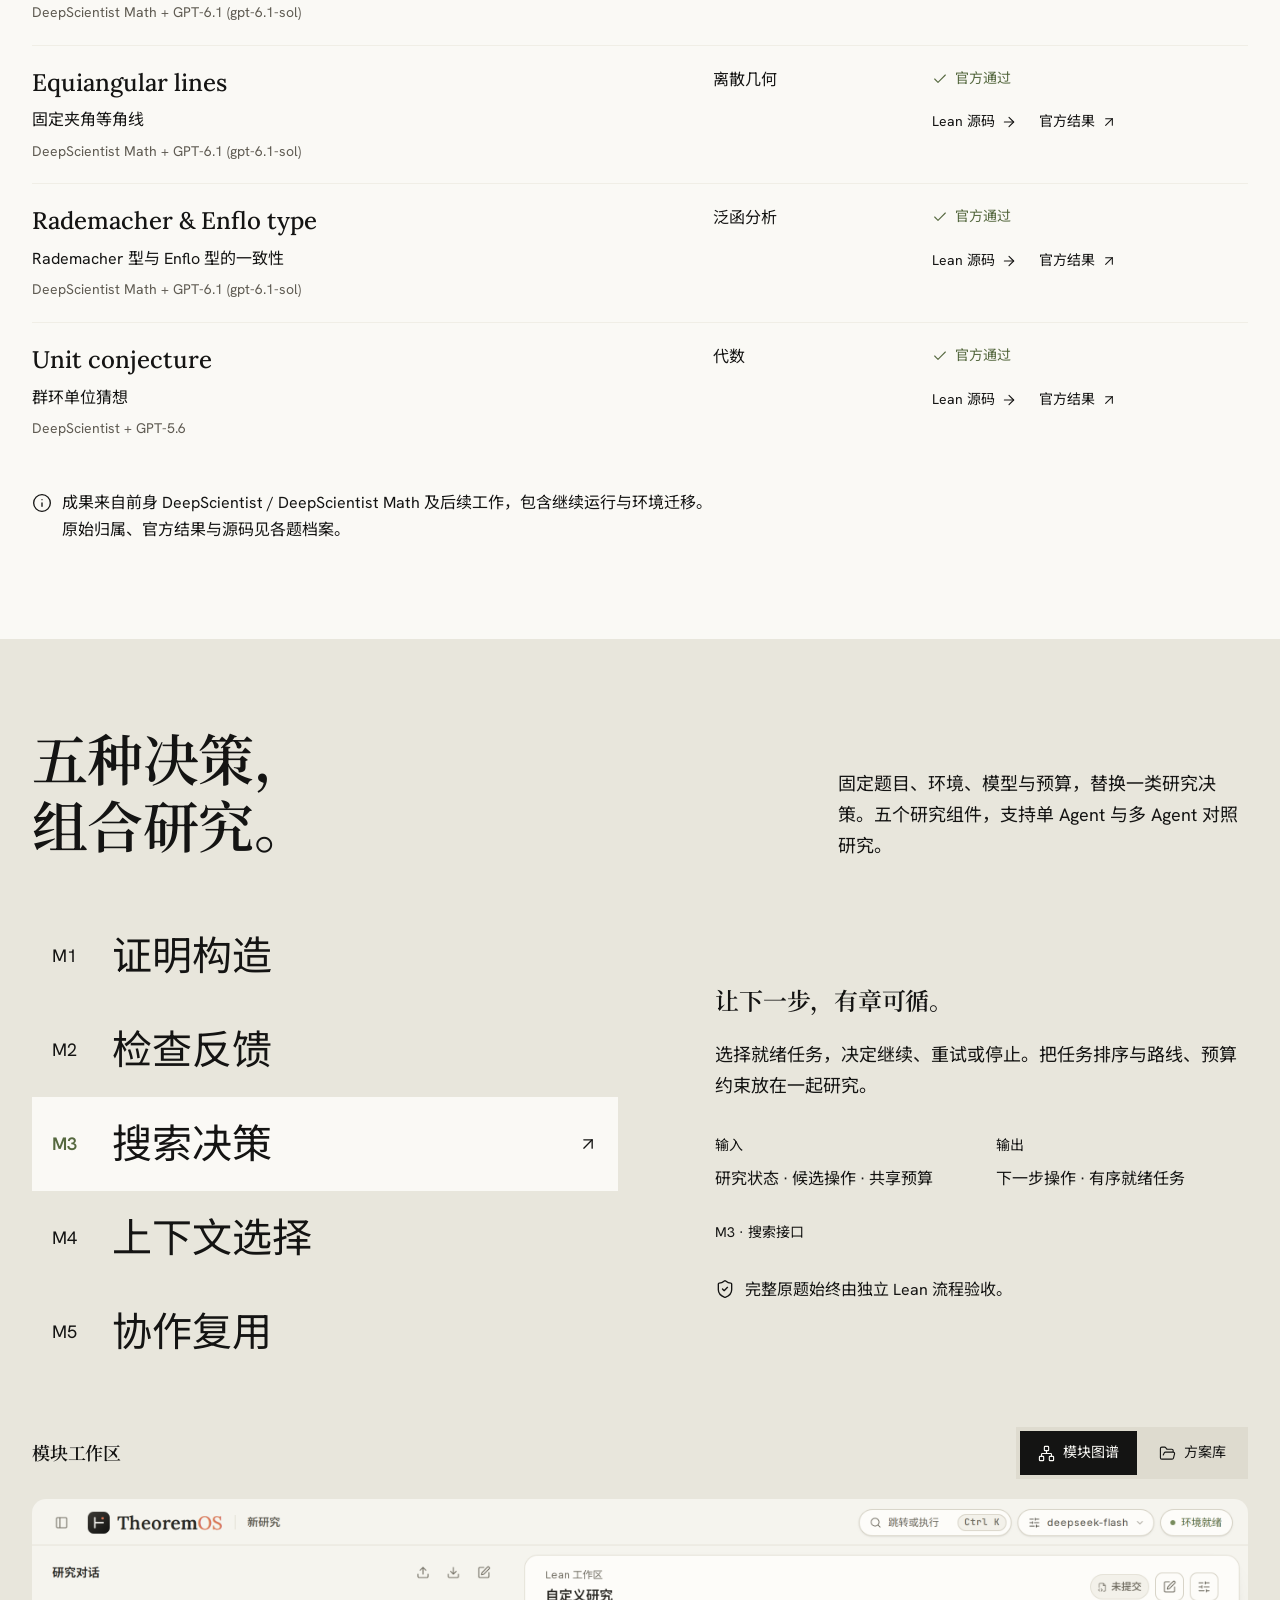
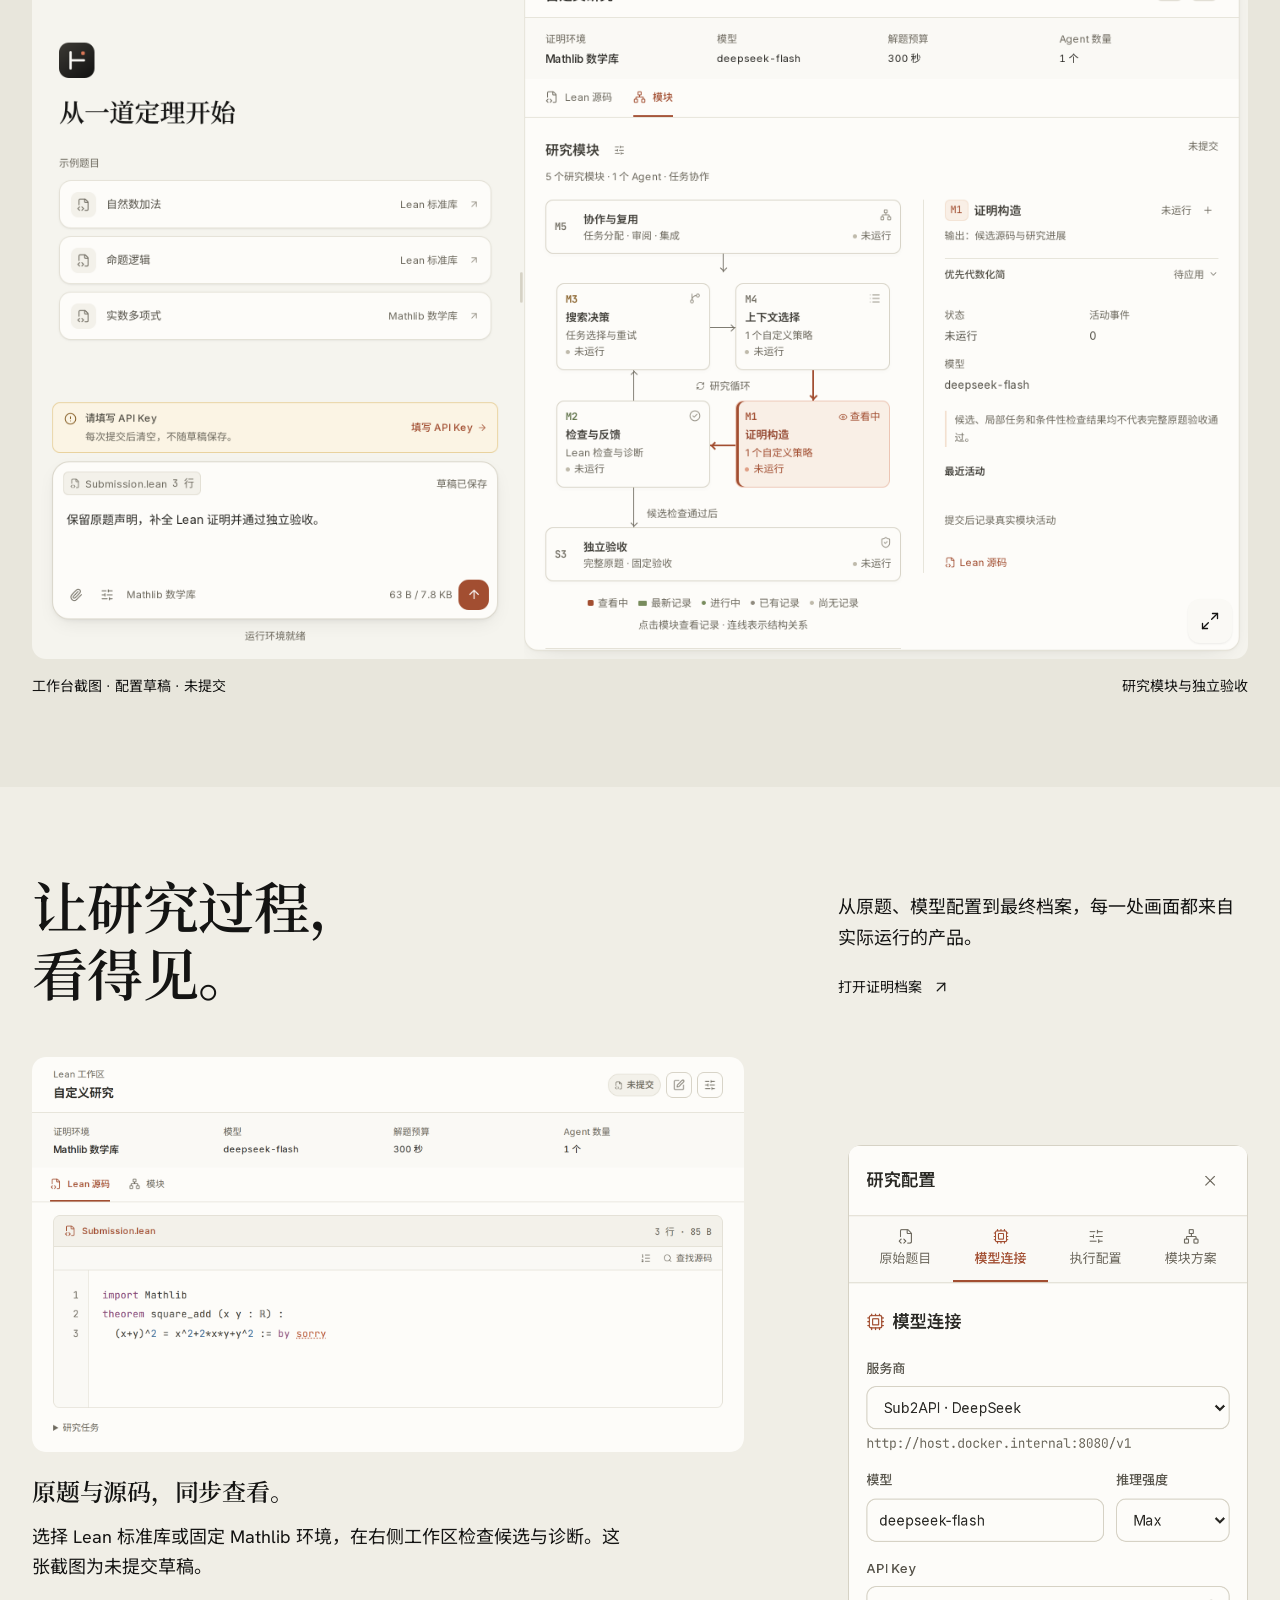
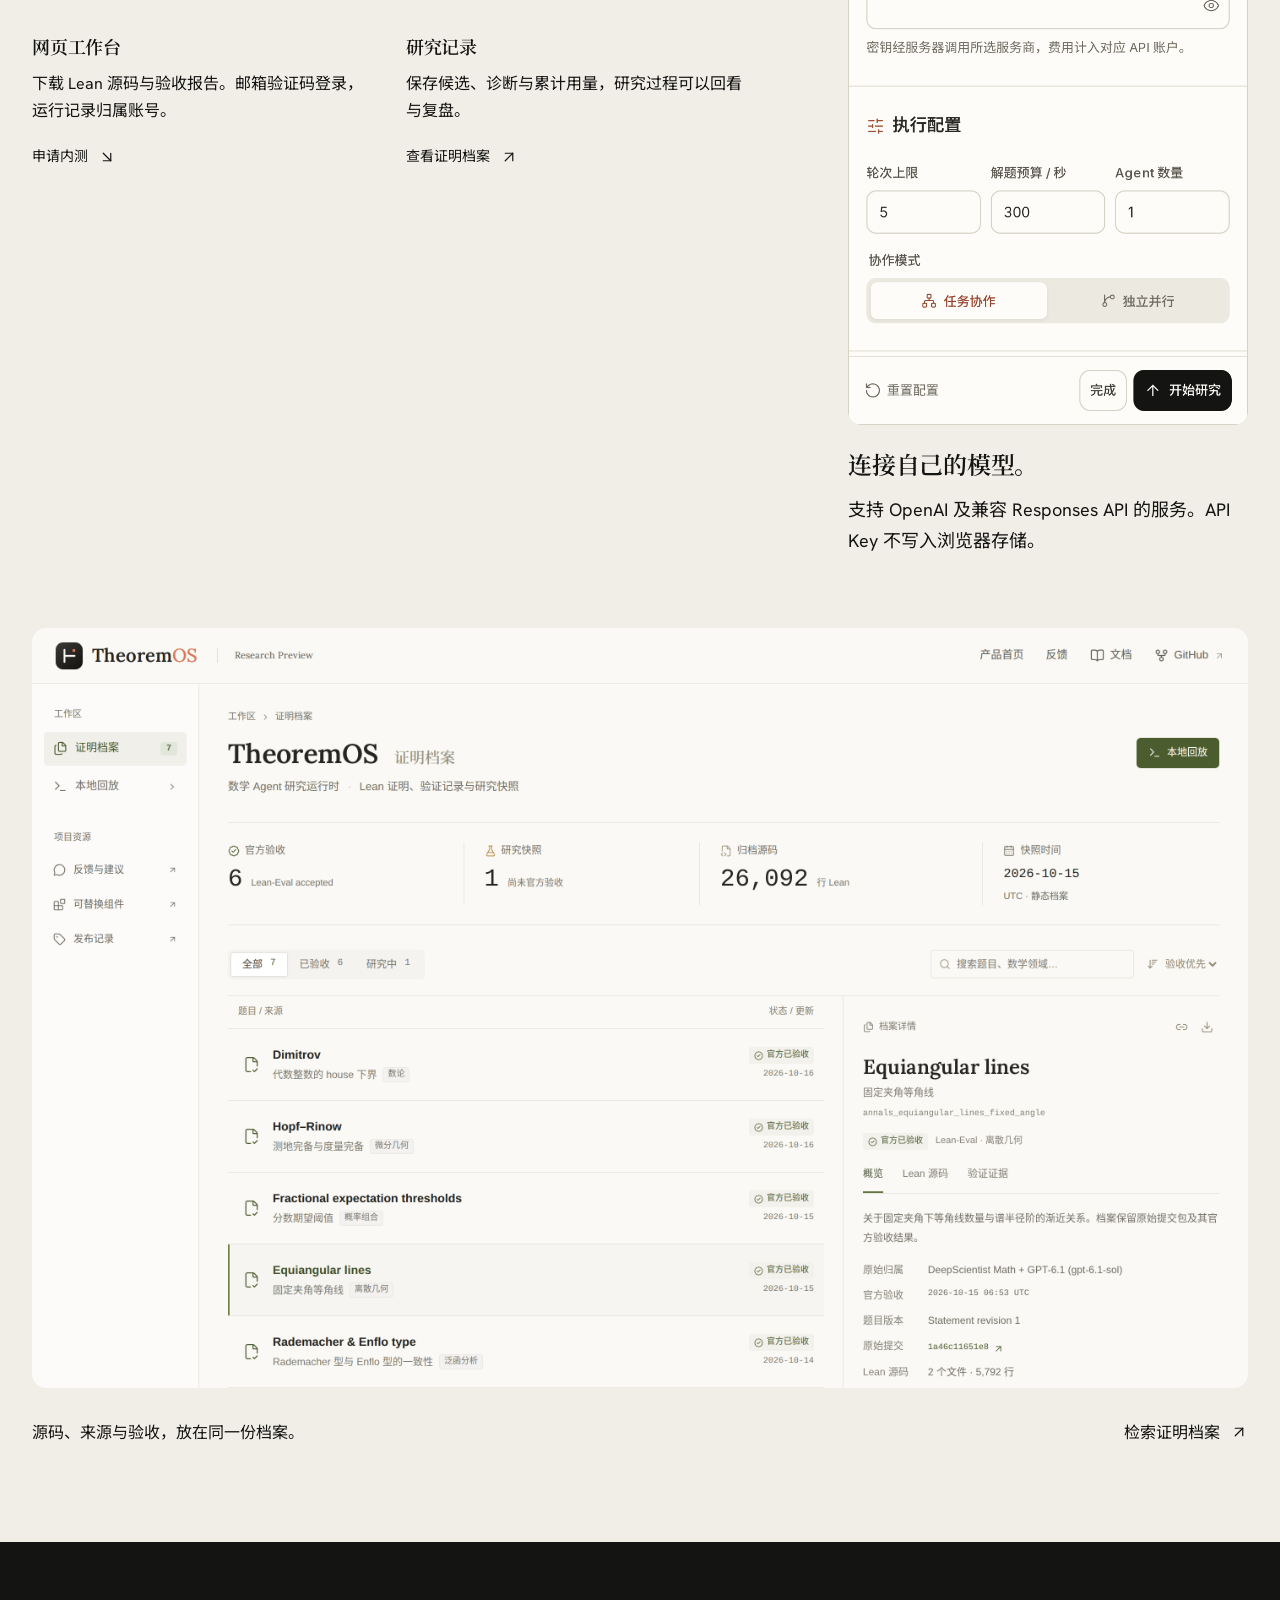
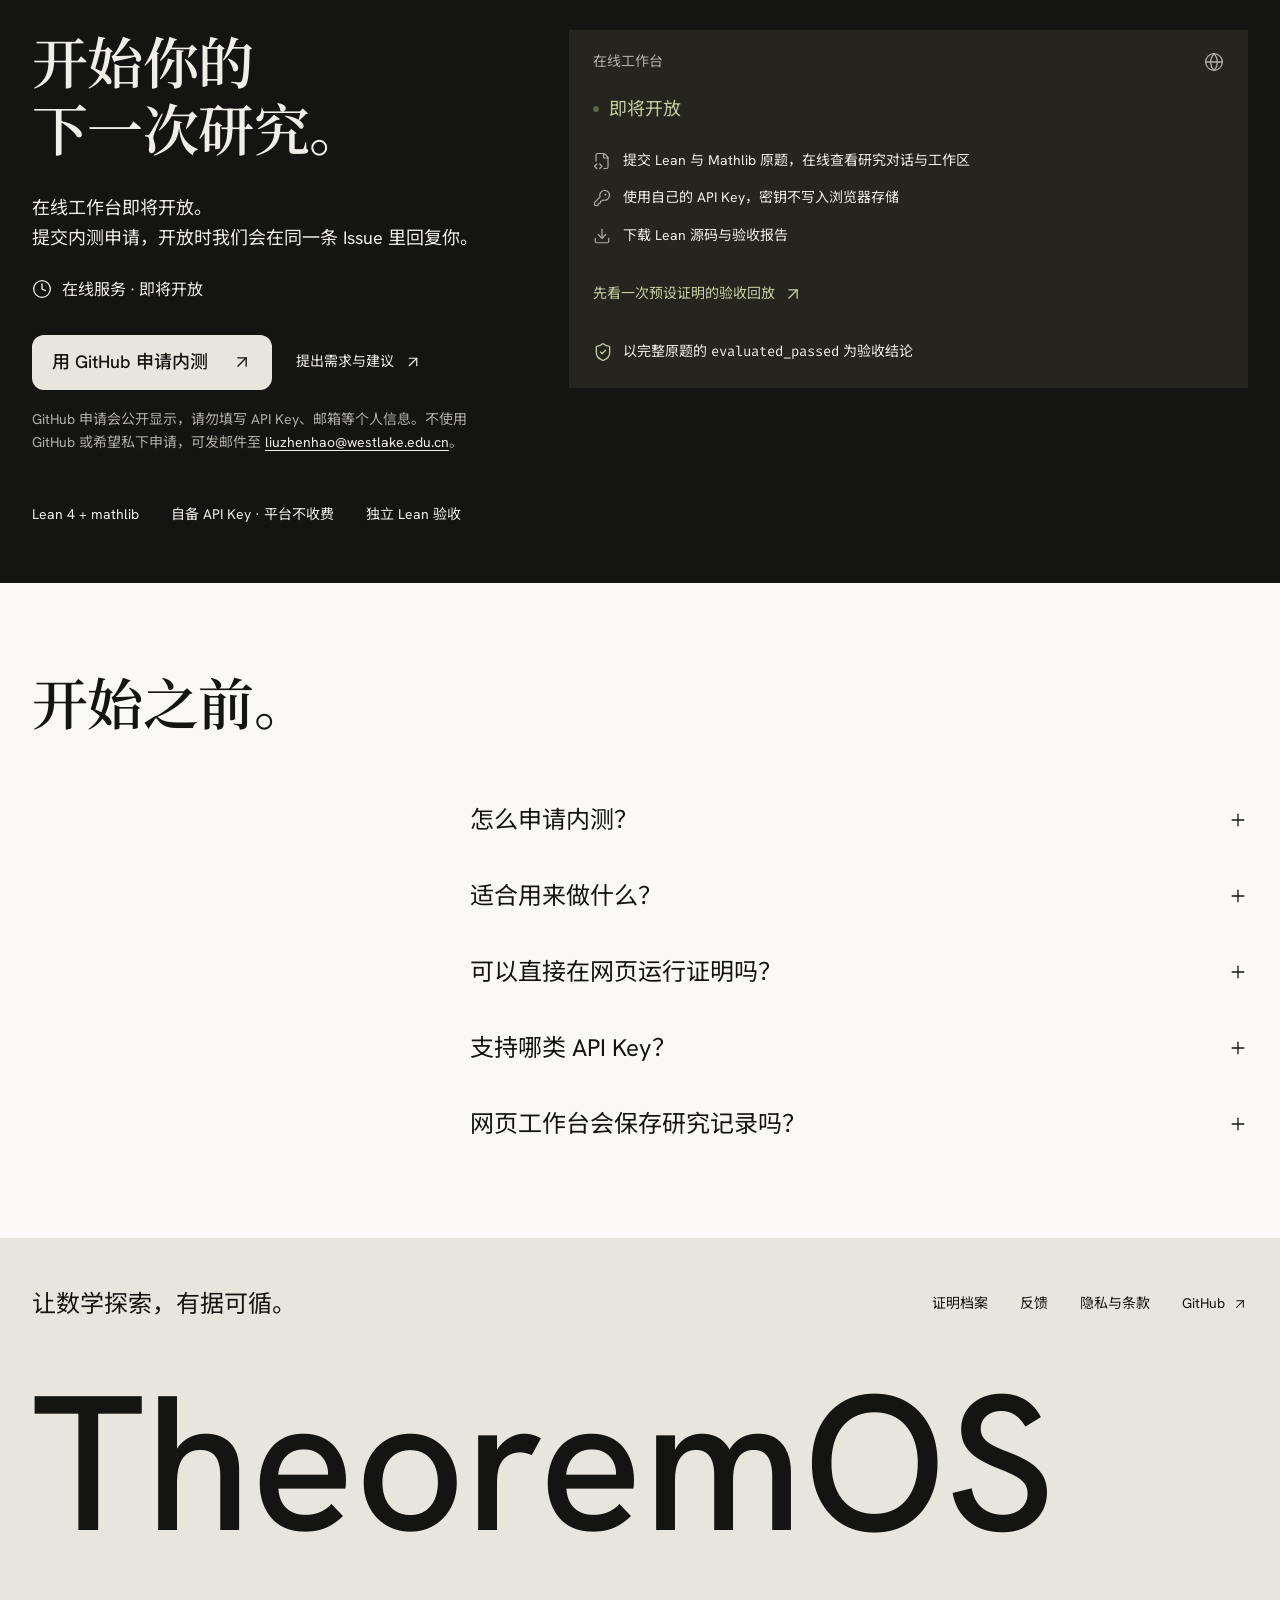
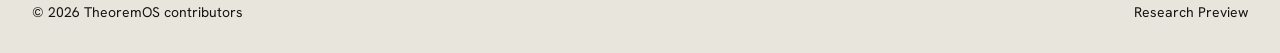
==== commit 1de40c74: "Point canonical and share links at theoremos.top Co-Authored-By: Claude Code <noreply@anthropic.com>" ====
--- a/index.html
+++ b/index.html
@@ -9,10 +9,10 @@
   <meta property="og:description" content="可组合的数学 Agent 研究运行时。研究策略可替换，证明结果可核查，每次尝试有据可循。">
   <meta property="og:type" content="website">
   <meta property="og:locale" content="zh_CN">
-  <meta property="og:image" content="https://theorem-os.lzh-cf-9x27.workers.dev/assets/social-preview.png">
+  <meta property="og:image" content="https://theoremos.top/assets/social-preview.png">
   <meta name="twitter:card" content="summary_large_image">
-  <link rel="alternate" hreflang="zh-CN" href="https://theorem-os.lzh-cf-9x27.workers.dev/">
-  <link rel="alternate" hreflang="en" href="https://theorem-os.lzh-cf-9x27.workers.dev/en/">
+  <link rel="alternate" hreflang="zh-CN" href="https://theoremos.top/">
+  <link rel="alternate" hreflang="en" href="https://theoremos.top/en/">
   <link rel="icon" type="image/svg+xml" href="assets/mark.svg">
   <link rel="stylesheet" href="landing.css">
   <title>TheoremOS | 数学 Agent 的研究运行时</title>
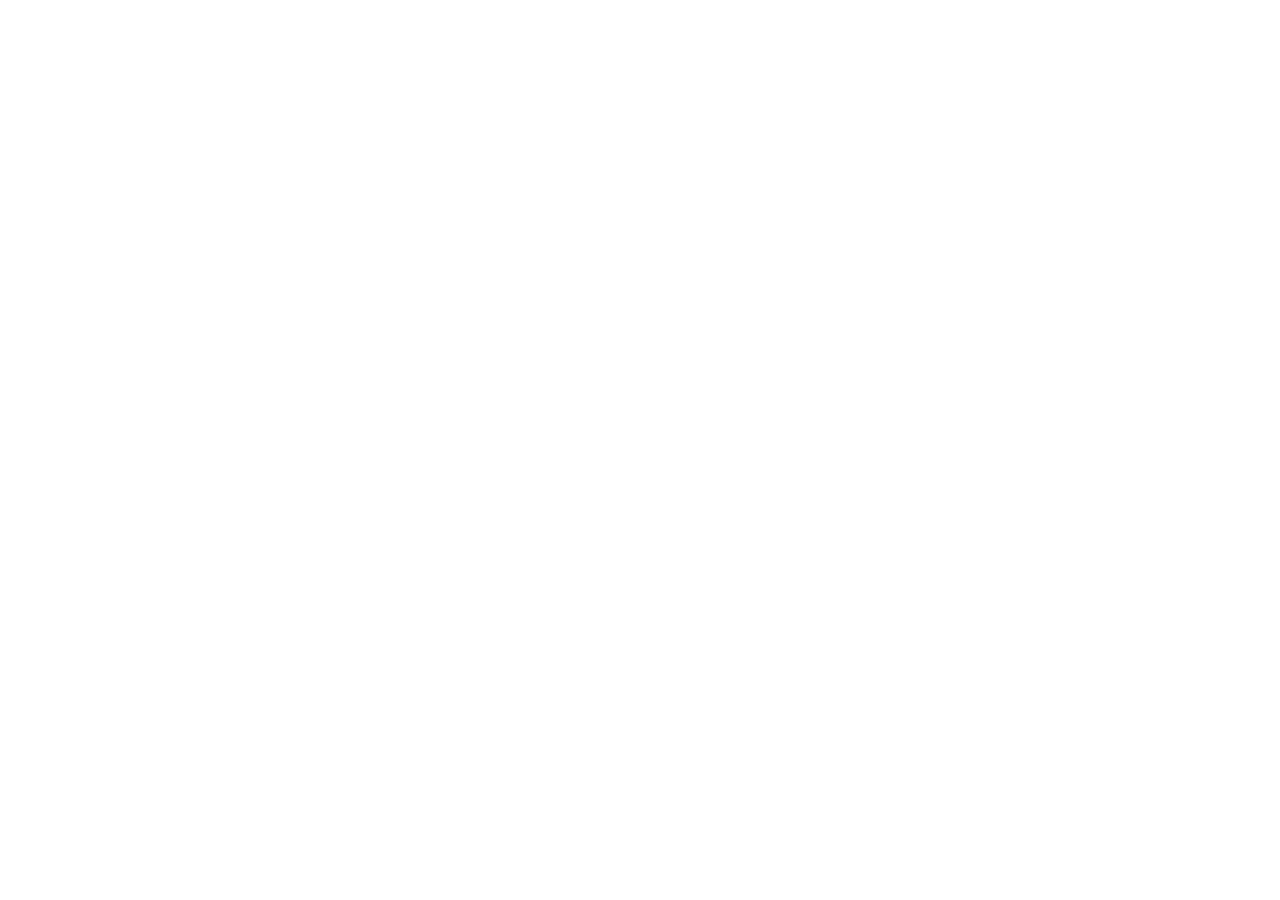
==== commit fa6d219e: "Serve a redirect stub from GitHub Pages instead of the duplicate site The canonical site now lives a" ====
--- a/index.html
+++ b/index.html
@@ -1,181 +1,36 @@
 <!doctype html>
-<html lang="zh-CN">
+<html lang=zh-CN>
 <head>
-  <meta charset="utf-8">
-  <meta name="viewport" content="width=device-width, initial-scale=1">
-  <meta name="description" content="TheoremOS：数学 Agent 的研究运行时。在线工作台连接你的模型，构造 Lean 与 Mathlib 证明，由独立 Lean 流程验收完整原题。">
-  <meta name="theme-color" content="#ffffff">
-  <meta property="og:title" content="TheoremOS | 数学 Agent 的研究运行时">
-  <meta property="og:description" content="可组合的数学 Agent 研究运行时。研究策略可替换，证明结果可核查，每次尝试有据可循。">
-  <meta property="og:type" content="website">
-  <meta property="og:locale" content="zh_CN">
-  <meta property="og:image" content="https://theoremos.top/assets/social-preview.png">
-  <meta name="twitter:card" content="summary_large_image">
-  <link rel="alternate" hreflang="zh-CN" href="https://theoremos.top/">
-  <link rel="alternate" hreflang="en" href="https://theoremos.top/en/">
-  <link rel="icon" type="image/svg+xml" href="assets/mark.svg">
-  <link rel="stylesheet" href="landing.css">
-  <title>TheoremOS | 数学 Agent 的研究运行时</title>
+<meta charset=utf-8>
+<meta name=viewport content='width=device-width, initial-scale=1'>
+<meta name=robots content='noindex, nofollow'>
+<title>TheoremOS 已迁移至 theoremos.top</title>
+<link rel=canonical href='https://theoremos.top/'>
+<link rel=alternate hreflang=zh-CN href='https://theoremos.top/'>
+<link rel=alternate hreflang=en href='https://theoremos.top/en/'>
+<script>
+(function () {
+  var path = location.pathname.replace('/theorem-os-site', '') || '/';
+  location.replace('https://theoremos.top' + path + location.search + location.hash);
+})();
+</script>
+<style>
+  html, body { height: 100%; margin: 0; }
+  body { display: grid; place-items: center; background: #faf8f4; color: #2a2622;
+         font: 16px/1.7 -apple-system, 'Segoe UI', 'Noto Sans SC', sans-serif; }
+  main { max-width: 32rem; padding: 2rem; text-align: center; }
+  a { color: #8a5a2b; }
+  @media (prefers-color-scheme: dark) {
+    body { background: #17150f; color: #e8e2d8; }
+    a { color: #d8a86a; }
+  }
+</style>
 </head>
 <body>
-  <a class="skip-link" href="#main">跳到内容</a>
-  <header class="site-header">
-    <div class="header-inner wrap">
-      <a class="brand" href="index.html" aria-label="TheoremOS 首页"><img src="assets/mark.svg" alt="" width="31" height="31"><span>Theorem<span class="brand-os">OS</span></span></a>
-      <nav class="desktop-nav" aria-label="主导航"><a href="#workbench-preview">工作台</a><a href="#proofs">证明成果</a><a href="#components">研究组件</a><a href="archive.html">证明档案<i data-lucide="arrow-up-right"></i></a><a href="feedback.html">反馈</a></nav>
-      <div class="header-actions"><a class="github-link" href="https://github.com/LikC1606/theorem-os-site" target="_blank" rel="noreferrer" aria-label="在 GitHub 查看 TheoremOS"><i data-lucide="git-fork"></i><span>GitHub</span></a><a class="lang-link" href="en/index.html" hreflang="en" lang="en" aria-label="English version">EN</a><a class="nav-start" href="#start" data-umami-event="apply-nav">申请内测<i data-lucide="arrow-down-right"></i></a><button class="menu-toggle" type="button" aria-label="打开导航" aria-expanded="false" aria-controls="mobile-nav"><i data-lucide="menu"></i><i data-lucide="x"></i></button></div>
-    </div>
-    <nav class="mobile-nav wrap" id="mobile-nav" aria-label="手机导航" hidden><a href="#start">申请内测<i data-lucide="arrow-down-right"></i></a><a href="#workbench-preview">研究工作台<i data-lucide="arrow-down-right"></i></a><a href="#demo">验收回放<i data-lucide="arrow-down-right"></i></a><a href="#proofs">证明成果<i data-lucide="arrow-down-right"></i></a><a href="#components">研究组件<i data-lucide="arrow-down-right"></i></a><a href="archive.html">证明档案<i data-lucide="arrow-up-right"></i></a><a href="feedback.html">反馈与建议<i data-lucide="arrow-up-right"></i></a><a href="https://github.com/LikC1606/theorem-os-site" target="_blank" rel="noreferrer">GitHub<i data-lucide="arrow-up-right"></i></a></nav>
-  </header>
-
-  <main id="main">
-    <div class="hero-shell">
-      <section class="hero wrap" aria-labelledby="hero-title">
-        <div class="hero-copy">
-          <h1 id="hero-title"><span class="hero-name">TheoremOS</span></h1>
-          <div class="hero-baseline"><div><p class="hero-category">数学 Agent 的研究运行时。</p><p class="hero-description">连接你的模型，独立验证 Lean 证明。</p></div><div class="hero-actions"><a class="button button-dark" href="#start" data-umami-event="apply-hero">申请内测<i data-lucide="arrow-right"></i></a><a class="text-link" href="archive.html">查看证明档案<i data-lucide="arrow-up-right"></i></a></div></div>
-        </div>
-      </section>
-      <figure class="workbench-preview wrap" id="workbench-preview">
-        <a class="workbench-image-link" href="assets/workbench-full-desktop.png" aria-label="放大查看工作台截图" title="放大查看截图"><picture class="workbench-picture"><source media="(max-width: 900px)" srcset="assets/workbench-mobile.png" width="390" height="440"><img src="assets/workbench-desktop.png" alt="TheoremOS 研究工作台：左侧研究对话与任务输入，右侧实时 Lean 工作区；当前为未提交的 Mathlib 草稿。" width="1440" height="500" fetchpriority="high"></picture><span class="preview-expand"><i data-lucide="maximize-2"></i></span></a>
-        <figcaption id="workbench-caption"><div class="tablet-workbench-copy"><h3>在对话中探索，<br>在工作区验证。</h3><p>研究对话与 Lean 工作区同步展开。手机和平板可切换视图，查看原题、源码与检查状态。</p></div><span><span class="status-dot"></span>工作台截图<span class="preview-divider">/</span>Mathlib 草稿 · 未提交</span><a href="#start">申请内测<i data-lucide="arrow-down-right"></i></a></figcaption>
-      </figure>
-    </div>
-    <section class="audience-section" id="audience" aria-labelledby="audience-title">
-      <div class="wrap">
-        <div class="section-heading"><h2 id="audience-title">谁会用到它，<br>要花多少钱。</h2><p class="heading-description">提交一道 Lean 原题，选择模型和预算，TheoremOS 负责研究过程与独立验收。</p></div>
-        <div class="audience-grid">
-          <article class="audience-card"><i data-lucide="flask-conical"></i><h3>数学 Agent 研究者</h3><p>在同一道题、同一个模型和同一份预算下，替换搜索、上下文或协作策略，比较哪种做法更有效。每次尝试都留下候选、诊断和用量记录。</p></article>
-          <article class="audience-card"><i data-lucide="file-check-2"></i><h3>Lean 与 Mathlib 用户</h3><p>把带 <code>sorry</code> 的定理交给模型补全。结果以完整原题通过独立 Lean 检查为准，可下载源码与验收报告。</p></article>
-          <article class="audience-card audience-cost"><i data-lucide="wallet"></i><h3>费用</h3><p>研究预览期间平台不收费。模型调用使用你自己的 API Key，按服务商价格计费。提交前可以设置轮次和时长上限，单次运行最长 15 分钟。</p><a class="text-link" href="privacy.html">API Key 如何处理<i data-lucide="arrow-up-right"></i></a></article>
-        </div>
-      </div>
-    </section>
-    <section class="replay-section" id="demo" aria-labelledby="demo-title">
-      <div class="wrap">
-        <div class="section-heading"><h2 id="demo-title">从候选，<br>到独立验收。</h2><div class="replay-introduction"><p>一份预设证明的四步回放。源码、检查与修复，连同最终回执一起留存。</p><a class="text-link" href="archive.html#view=quickstart">查看完整回放记录<i data-lucide="arrow-up-right"></i></a></div></div>
-        <div class="product-demo" aria-label="TheoremOS 预设回放展示"><div class="replay-window" data-ui data-replay-playing="false" data-replay-current="verified" data-replay-state="paused">
-    <div class="replay-chrome"><span class="window-dots" aria-hidden="true"><i></i><i></i><i></i></span><span class="mono">theoremos / local-replay</span><span class="replay-badge"><span class="status-dot"></span>预设回放 · 不调用模型</span></div>
-    <div class="replay-tabs" role="tablist" aria-label="预设回放的四个步骤"><button type="button" role="tab" id="demo-candidate" aria-controls="stage-candidate" aria-selected="false" tabindex="-1" data-replay-stage="candidate" data-step-state="complete"><span class="replay-step-number mono">01</span><span>候选证明</span><i data-lucide="arrow-right"></i></button><button type="button" role="tab" id="demo-feedback" aria-controls="stage-feedback" aria-selected="false" tabindex="-1" data-replay-stage="feedback" data-step-state="complete"><span class="replay-step-number mono">02</span><span>Lean 反馈</span><i data-lucide="arrow-right"></i></button><button type="button" role="tab" id="demo-repair" aria-controls="stage-repair" aria-selected="false" tabindex="-1" data-replay-stage="repair" data-step-state="complete"><span class="replay-step-number mono">03</span><span>修复候选</span><i data-lucide="arrow-right"></i></button><button type="button" role="tab" id="demo-verified" aria-controls="stage-verified" aria-selected="true" tabindex="0" data-replay-stage="verified" data-step-state="current"><span class="replay-step-number mono">04</span><span>完整原题验收</span><i data-lucide="shield-check"></i></button></div>
-    <div class="replay-toolbar"><div class="replay-playback" hidden><button type="button" id="replay-play" aria-label="播放预设回放" title="播放预设回放" aria-pressed="false"><i data-lucide="play"></i><i data-lucide="pause"></i></button><button type="button" id="replay-prev" aria-label="回放上一步" title="回放上一步"><i data-lucide="chevron-left"></i></button><button type="button" id="replay-next" aria-label="回放下一步" title="回放下一步" disabled><i data-lucide="chevron-right"></i></button><button type="button" id="replay-restart" aria-label="重新播放" title="重新播放"><i data-lucide="rotate-ccw"></i></button></div><span class="replay-position"><span class="mono" id="replay-step-number">04 / 04</span><span id="replay-step-label">完整原题验收</span></span><span class="replay-state" id="replay-status" role="status" aria-live="polite" aria-atomic="true">已归档</span></div>
-    <div class="replay-progress" id="replay-progress" role="progressbar" aria-label="预设回放步骤" aria-valuemin="1" aria-valuemax="4" aria-valuenow="4" aria-valuetext="第 4 步，共 4 步：完整原题验收"><span class="replay-progress-fill"></span></div>
-    <div class="replay-layout"><div class="replay-editor"><div class="replay-panel" id="stage-candidate" role="tabpanel" aria-labelledby="demo-candidate" tabindex="0" hidden><div class="editor-heading"><span><i data-lucide="file-code-2"></i>Submission.lean</span><span>预设候选 01</span></div><pre class="demo-code"><code><span class="code-line" data-line="1"><span class="syntax-keyword">namespace</span> Tutorial</span><span class="code-line" data-line="2">&#8203;</span><span class="code-line" data-line="3"><span class="syntax-keyword">theorem</span> add_zero (n : <span class="syntax-type">Nat</span>) : n + 0 = n := <span class="syntax-keyword">by</span> <span class="syntax-keyword">rfl</span></span><span class="code-line" data-line="4">&#8203;</span><span class="code-line" data-line="5"><span class="syntax-keyword">theorem</span> zero_add (n : <span class="syntax-type">Nat</span>) : 0 + n = n := <span class="syntax-keyword">by</span> <span class="syntax-keyword">rfl</span></span><span class="code-line" data-line="6">&#8203;</span><span class="code-line" data-line="7"><span class="syntax-keyword">end</span> Tutorial</span></code></pre></div><div class="replay-panel" id="stage-feedback" role="tabpanel" aria-labelledby="demo-feedback" tabindex="0" hidden><div class="editor-heading"><span><i data-lucide="file-code-2"></i>Lean feedback</span><span>检查过程讲解</span></div><div class="demo-diagnostic"><span class="diagnostic-label"><i data-lucide="info"></i>对预设候选的检查说明</span><h3>一处通过，<br>一处还需继续。</h3><p><code>add_zero</code> 可由 <code>rfl</code> 完成；<br><code>zero_add</code> 需要已有引理。</p><pre><code>n : Nat
-⊢ 0 + n = n</code></pre><p class="diagnostic-hint">下一份候选使用 <code>Nat.zero_add n</code>。</p></div></div><div class="replay-panel" id="stage-repair" role="tabpanel" aria-labelledby="demo-repair" tabindex="0" hidden><div class="editor-heading"><span><i data-lucide="file-code-2"></i>Submission.lean</span><span>预设候选 02</span></div><pre class="demo-code"><code><span class="code-line" data-line="1"><span class="syntax-keyword">namespace</span> Tutorial</span><span class="code-line" data-line="2">&#8203;</span><span class="code-line" data-line="3"><span class="syntax-keyword">theorem</span> add_zero (n : <span class="syntax-type">Nat</span>) : n + 0 = n := <span class="syntax-keyword">by</span> <span class="syntax-keyword">rfl</span></span><span class="code-line" data-line="4">&#8203;</span><span class="code-line is-change" data-line="5"><span class="syntax-keyword">theorem</span> zero_add (n : <span class="syntax-type">Nat</span>) : 0 + n = n := <span class="syntax-keyword">by</span> <span class="syntax-keyword">exact</span> <span class="syntax-type">Nat</span>.zero_add n</span><span class="code-line" data-line="6">&#8203;</span><span class="code-line" data-line="7"><span class="syntax-keyword">end</span> Tutorial</span></code></pre></div><div class="replay-panel" id="stage-verified" role="tabpanel" aria-labelledby="demo-verified" tabindex="0"><div class="editor-heading"><span><i data-lucide="file-code-2"></i>Submission.lean</span><span>验收源码</span></div><pre class="demo-code"><code><span class="code-line" data-line="1"><span class="syntax-keyword">namespace</span> Tutorial</span><span class="code-line" data-line="2">&#8203;</span><span class="code-line" data-line="3"><span class="syntax-keyword">theorem</span> add_zero (n : <span class="syntax-type">Nat</span>) : n + 0 = n := <span class="syntax-keyword">by</span> <span class="syntax-keyword">rfl</span></span><span class="code-line" data-line="4">&#8203;</span><span class="code-line is-change" data-line="5"><span class="syntax-keyword">theorem</span> zero_add (n : <span class="syntax-type">Nat</span>) : 0 + n = n := <span class="syntax-keyword">by</span> <span class="syntax-keyword">exact</span> <span class="syntax-type">Nat</span>.zero_add n</span><span class="code-line" data-line="6">&#8203;</span><span class="code-line" data-line="7"><span class="syntax-keyword">end</span> Tutorial</span></code></pre></div></div>
-    <aside class="replay-receipt" aria-label="已归档回放的最终验收"><div class="receipt-title"><i data-lucide="shield-check"></i><span>已归档的最终验收</span><span class="receipt-local">LOCAL</span></div><div class="receipt-status"><span class="receipt-check"><i data-lucide="check"></i></span><div><strong>完整原题，通过。</strong><code>evaluated_passed</code></div></div><div class="receipt-targets"><div><i data-lucide="check"></i><span><strong>Tutorial.add_zero</strong><code>(n : Nat) : n + 0 = n</code></span></div><div><i data-lucide="check"></i><span><strong>Tutorial.zero_add</strong><code>(n : Nat) : 0 + n = n</code></span></div></div><dl class="receipt-facts"><div><dt>验收方式</dt><dd>独立 Lean 内核检查</dd></div><div><dt>sorryCount</dt><dd>0</dd></div><div><dt>检查日期</dt><dd>2026-10-15 UTC</dd></div></dl><div class="receipt-links"><a href="archive.html#view=quickstart" class="receipt-link">查看完整回放记录<i data-lucide="arrow-up-right"></i></a><a href="assets/replay.json" class="receipt-link receipt-evidence" target="_blank" rel="noreferrer" title="打开原始 JSON 回执">原始回执<i data-lucide="file-json-2"></i></a></div></aside></div>
-    <div class="replay-caption"><span>预设示例 · 已归档的最终回执 · 非实时运行</span><a href="archive.html#view=quickstart">回放记录<i data-lucide="arrow-up-right"></i></a></div>
-  </div></div>
-      </div>
-    </section>
-
-    <section class="proofs-section" id="proofs" aria-labelledby="proofs-title">
-      <div class="wrap">
-        <div class="section-heading proof-heading"><h2 id="proofs-title">研究成果，<br>有据可查。</h2><div class="proof-heading-note"><span class="proof-count">6</span><p>个具备 Lean-Eval<br>官方通过记录的证明包</p><a href="archive.html" class="text-link">浏览完整档案<i data-lucide="arrow-up-right"></i></a></div></div>
-        <table class="proof-table"><caption class="sr-only">具备官方通过记录的证明包，附原始研究归属与验收链接</caption><thead><tr><th scope="col">题目与原始研究记录</th><th scope="col">研究领域</th><th scope="col">验收与证据</th></tr></thead><tbody>
-    <tr class="proof-row" data-accepted-proof="dimitrov">
-      <th scope="row"><h3><a href="archive.html#proof=dimitrov">Dimitrov</a></h3><p class="proof-subtitle">代数整数的 house 下界</p><p class="proof-credit">DeepScientist Math + GPT-6.1 (gpt-6.1-sol)</p></th>
-      <td class="proof-area">数论</td>
-      <td><span class="proof-pass"><i data-lucide="check"></i>官方通过</span><div class="proof-links"><a data-proof-source href="archive.html#proof=dimitrov&tab=source">Lean 源码<i data-lucide="arrow-right"></i></a><a class="official-link" href="https://github.com/leanprover/lean-eval-submissions/issues/2143#issuecomment-6215093969" target="_blank" rel="noreferrer" aria-label="Dimitrov 官方验收记录">官方结果<i data-lucide="arrow-up-right"></i></a></div></td>
-    </tr>
-    <tr class="proof-row" data-accepted-proof="hopf_rinow">
-      <th scope="row"><h3><a href="archive.html#proof=hopf_rinow">Hopf–Rinow</a></h3><p class="proof-subtitle">测地完备与度量完备</p><p class="proof-credit">DeepScientist Math + GPT-6.1 (gpt-6.1-sol)</p></th>
-      <td class="proof-area">微分几何</td>
-      <td><span class="proof-pass"><i data-lucide="check"></i>官方通过</span><div class="proof-links"><a data-proof-source href="archive.html#proof=hopf_rinow&tab=source">Lean 源码<i data-lucide="arrow-right"></i></a><a class="official-link" href="https://github.com/leanprover/lean-eval-submissions/issues/2143#issuecomment-6215093969" target="_blank" rel="noreferrer" aria-label="Hopf–Rinow 官方验收记录">官方结果<i data-lucide="arrow-up-right"></i></a></div></td>
-    </tr>
-    <tr class="proof-row" data-accepted-proof="annals_fractional_expectation_thresholds">
-      <th scope="row"><h3><a href="archive.html#proof=annals_fractional_expectation_thresholds">Fractional expectation thresholds</a></h3><p class="proof-subtitle">分数期望阈值</p><p class="proof-credit">DeepScientist Math + GPT-6.1 (gpt-6.1-sol)</p></th>
-      <td class="proof-area">概率组合</td>
-      <td><span class="proof-pass"><i data-lucide="check"></i>官方通过</span><div class="proof-links"><a data-proof-source href="archive.html#proof=annals_fractional_expectation_thresholds&tab=source">Lean 源码<i data-lucide="arrow-right"></i></a><a class="official-link" href="https://github.com/leanprover/lean-eval-submissions/issues/2141#issuecomment-6197783762" target="_blank" rel="noreferrer" aria-label="Fractional expectation thresholds 官方验收记录">官方结果<i data-lucide="arrow-up-right"></i></a></div></td>
-    </tr>
-    <tr class="proof-row" data-accepted-proof="annals_equiangular_lines_fixed_angle">
-      <th scope="row"><h3><a href="archive.html#proof=annals_equiangular_lines_fixed_angle">Equiangular lines</a></h3><p class="proof-subtitle">固定夹角等角线</p><p class="proof-credit">DeepScientist Math + GPT-6.1 (gpt-6.1-sol)</p></th>
-      <td class="proof-area">离散几何</td>
-      <td><span class="proof-pass"><i data-lucide="check"></i>官方通过</span><div class="proof-links"><a data-proof-source href="archive.html#proof=annals_equiangular_lines_fixed_angle&tab=source">Lean 源码<i data-lucide="arrow-right"></i></a><a class="official-link" href="https://github.com/leanprover/lean-eval-submissions/issues/2135#issuecomment-6186332699" target="_blank" rel="noreferrer" aria-label="Equiangular lines 官方验收记录">官方结果<i data-lucide="arrow-up-right"></i></a></div></td>
-    </tr>
-    <tr class="proof-row" data-accepted-proof="annals_rademacher_enflo_type">
-      <th scope="row"><h3><a href="archive.html#proof=annals_rademacher_enflo_type">Rademacher &amp; Enflo type</a></h3><p class="proof-subtitle">Rademacher 型与 Enflo 型的一致性</p><p class="proof-credit">DeepScientist Math + GPT-6.1 (gpt-6.1-sol)</p></th>
-      <td class="proof-area">泛函分析</td>
-      <td><span class="proof-pass"><i data-lucide="check"></i>官方通过</span><div class="proof-links"><a data-proof-source href="archive.html#proof=annals_rademacher_enflo_type&tab=source">Lean 源码<i data-lucide="arrow-right"></i></a><a class="official-link" href="https://github.com/leanprover/lean-eval-submissions/issues/2115#issuecomment-6161355838" target="_blank" rel="noreferrer" aria-label="Rademacher &amp; Enflo type 官方验收记录">官方结果<i data-lucide="arrow-up-right"></i></a></div></td>
-    </tr>
-    <tr class="proof-row" data-accepted-proof="annals_unit_conjecture">
-      <th scope="row"><h3><a href="archive.html#proof=annals_unit_conjecture">Unit conjecture</a></h3><p class="proof-subtitle">群环单位猜想</p><p class="proof-credit">DeepScientist + GPT-5.6</p></th>
-      <td class="proof-area">代数</td>
-      <td><span class="proof-pass"><i data-lucide="check"></i>官方通过</span><div class="proof-links"><a data-proof-source href="archive.html#proof=annals_unit_conjecture&tab=source">Lean 源码<i data-lucide="arrow-right"></i></a><a class="official-link" href="https://github.com/leanprover/lean-eval-submissions/issues/1246#issuecomment-5380977645" target="_blank" rel="noreferrer" aria-label="Unit conjecture 官方验收记录">官方结果<i data-lucide="arrow-up-right"></i></a></div></td>
-    </tr></tbody></table>
-        <p class="proof-provenance"><i data-lucide="info"></i><span>成果来自前身 DeepScientist / DeepScientist Math 及后续工作，包含继续运行与环境迁移。原始归属、官方结果与源码见各题档案。</span></p>
-      </div>
-    </section>
-
-    <div class="components-shell"><section class="components-section wrap" id="components" aria-labelledby="components-title">
-      <div class="section-heading"><h2 id="components-title">五种决策，<br>组合研究。</h2><p class="heading-description">固定题目、环境、模型与预算，替换一类研究决策。五个研究组件，支持单 Agent 与多 Agent 对照研究。</p></div>
-      <div class="component-explorer">
-        <div class="component-tabs" role="tablist" aria-label="五个研究组件" aria-orientation="vertical">
-          <button class="component-tab" type="button" id="tab-m1" role="tab" aria-selected="false" aria-controls="component-panel" tabindex="-1" data-component="m1"><span class="component-number">M1</span><strong>证明构造</strong><i data-lucide="arrow-up-right"></i></button>
-          <button class="component-tab" type="button" id="tab-m2" role="tab" aria-selected="false" aria-controls="component-panel" tabindex="-1" data-component="m2"><span class="component-number">M2</span><strong>检查反馈</strong><i data-lucide="arrow-up-right"></i></button>
-          <button class="component-tab" type="button" id="tab-m3" role="tab" aria-selected="true" aria-controls="component-panel" tabindex="0" data-component="m3"><span class="component-number">M3</span><strong>搜索决策</strong><i data-lucide="arrow-up-right"></i></button>
-          <button class="component-tab" type="button" id="tab-m4" role="tab" aria-selected="false" aria-controls="component-panel" tabindex="-1" data-component="m4"><span class="component-number">M4</span><strong>上下文选择</strong><i data-lucide="arrow-up-right"></i></button>
-          <button class="component-tab" type="button" id="tab-m5" role="tab" aria-selected="false" aria-controls="component-panel" tabindex="-1" data-component="m5"><span class="component-number">M5</span><strong>协作复用</strong><i data-lucide="arrow-up-right"></i></button>
-        </div>
-        <div class="component-panel" id="component-panel" role="tabpanel" tabindex="0" aria-labelledby="tab-m3">
-          <div class="module-details"><div><h3 id="module-title">让下一步，有章可循。</h3><p id="module-description">选择就绪任务，决定继续、重试或停止。把任务排序与路线、预算约束放在一起研究。</p></div><dl><div><dt>输入</dt><dd id="module-input">研究状态 · 候选操作 · 共享预算</dd></div><div><dt>输出</dt><dd id="module-output">下一步操作 · 有序就绪任务</dd></div></dl><p class="module-contract" id="module-kicker">M3 · 搜索接口</p></div>
-          <div class="independent-check"><i data-lucide="shield-check"></i><span>完整原题始终由独立 Lean 流程验收。</span></div>
-        </div>
-      </div>
-
-      <figure class="module-showcase" aria-labelledby="module-preview-heading">
-        <div class="module-preview-toolbar"><h3 id="module-preview-heading">模块工作区</h3><div class="module-preview-tabs" role="tablist" aria-label="模块工作台画面" hidden><button type="button" id="module-preview-tab-modules" role="tab" aria-selected="true" aria-controls="module-preview-panel" data-module-preview="modules"><i data-lucide="network"></i>模块图谱</button><button type="button" id="module-preview-tab-library" role="tab" aria-selected="false" aria-controls="module-preview-panel" tabindex="-1" data-module-preview="library"><i data-lucide="folder-open"></i>方案库</button></div></div>
-        <div id="module-preview-panel" role="tabpanel" aria-labelledby="module-preview-tab-modules" tabindex="0"><a class="module-preview-link" href="assets/workbench-modules-desktop.png" target="_blank" rel="noreferrer" aria-label="查看模块图谱原始截图" title="查看原始截图"><picture><source media="(max-width: 600px)" srcset="assets/workbench-modules-mobile.png" width="390" height="844"><img src="assets/workbench-modules-desktop.png" alt="新版工作台的真实模块图谱：M1–M5 研究决策连接到固定的 S3 独立验收，当前配置尚未提交运行。" width="1440" height="900" loading="lazy"></picture><span class="preview-expand"><i data-lucide="maximize-2"></i></span></a></div>
-        <figcaption><span>工作台截图 · 配置草稿 · 未提交</span><span id="module-preview-caption" aria-live="polite">研究模块与独立验收</span></figcaption>
-      </figure>
-
-      <noscript><p class="no-script-note">启用 JavaScript 可切换组件的输入输出说明。</p></noscript>
-    </section>
-
-    </div>
-    <section class="records-section" aria-labelledby="records-title">
-      <div class="records-layout wrap">
-        <div class="section-heading"><h2 id="records-title">让研究过程，<br>看得见。</h2><div class="records-introduction"><p>从原题、模型配置到最终档案，每一处画面都来自实际运行的产品。</p><a class="text-link" href="archive.html">打开证明档案<i data-lucide="arrow-up-right"></i></a></div></div>
-        <div class="product-gallery">
-          <div class="source-column"><figure class="product-fragment"><a href="assets/workbench-source-detail.png" target="_blank" rel="noreferrer" aria-label="查看完整的 Mathlib 源码截图"><img src="assets/workbench-source-detail.png" alt="真实 Lean 工作区：固定 Mathlib 环境下尚未提交的原题与候选源码，保留 sorry。" width="953" height="540" loading="lazy"></a><figcaption><h3>原题与源码，同步查看。</h3><p>选择 Lean 标准库或固定 Mathlib 环境，在右侧工作区检查候选与诊断。这张截图为未提交草稿。</p></figcaption></figure><div class="record-notes"><div><h3>网页工作台</h3><p>下载 Lean 源码与验收报告。邮箱验证码登录，运行记录归属账号。</p><a class="text-link" href="#start">申请内测<i data-lucide="arrow-down-right"></i></a></div><div><h3>研究记录</h3><p>保存候选、诊断与累计用量，研究过程可以回看与复盘。</p><a class="text-link" href="archive.html">查看证明档案<i data-lucide="arrow-up-right"></i></a></div></div></div>
-          <figure class="product-fragment settings-fragment"><a href="assets/workbench-settings-detail.png" target="_blank" rel="noreferrer" aria-label="查看完整的模型配置截图"><img src="assets/workbench-settings-detail.png" alt="新版分区研究配置：模型连接页显示 OpenAI 服务地址、模型、推理强度与空 API Key。" width="370" height="814" loading="lazy"></a><figcaption><h3>连接自己的模型。</h3><p>支持 OpenAI 及兼容 Responses API 的服务。API Key 不写入浏览器存储。</p></figcaption></figure>
-        </div>
-        <figure class="archive-showcase"><a class="archive-image-link" href="archive.html" aria-label="打开可检索的证明档案"><picture><source media="(max-width: 600px)" srcset="assets/archive-preview-mobile.png" width="356" height="797"><img src="assets/archive-preview.png" alt="TheoremOS 证明档案真实界面，保留题目、原始归属、Lean 源码和验收证据。" width="1440" height="900" loading="lazy"></picture></a><figcaption><span>源码、来源与验收，放在同一份档案。</span><a href="archive.html">检索证明档案<i data-lucide="arrow-up-right"></i></a></figcaption></figure>
-      </div>
-    </section>
-
-    <section class="start-section" id="start" aria-labelledby="start-title">
-      <div class="start-layout wrap">
-        <div class="start-copy">
-          <h2 id="start-title">开始你的<br>下一次研究。</h2>
-          <p>在线工作台即将开放。<br>提交内测申请，开放时我们会在同一条 Issue 里回复你。</p>
-          <span class="replay-label"><i data-lucide="clock"></i>在线服务 · 即将开放</span>
-          <div class="start-links"><a class="button button-lime" data-umami-event="apply-github" href="https://github.com/LikC1606/theorem-os-site/issues/new?template=early-access.yml" target="_blank" rel="noreferrer">用 GitHub 申请内测<i data-lucide="arrow-up-right"></i></a><a class="text-link" href="feedback.html">提出需求与建议<i data-lucide="arrow-up-right"></i></a></div>
-          <p class="start-note">GitHub 申请会公开显示，请勿填写 API Key、邮箱等个人信息。不使用 GitHub 或希望私下申请，可发邮件至 <a data-umami-event="apply-email" href="mailto:liuzhenhao@westlake.edu.cn?subject=TheoremOS%20%E5%86%85%E6%B5%8B%E7%94%B3%E8%AF%B7">liuzhenhao@westlake.edu.cn</a>。</p>
-        </div>
-        <div class="start-terminal start-soon" data-ui>
-          <div class="terminal-heading"><span>在线工作台</span><i data-lucide="globe"></i></div>
-          <div class="command-panel">
-            <p class="soon-status"><span class="status-dot"></span>即将开放</p>
-            <ul class="soon-list">
-              <li><i data-lucide="file-code-2"></i><span>提交 Lean 与 Mathlib 原题，在线查看研究对话与工作区</span></li>
-              <li><i data-lucide="key-round"></i><span>使用自己的 API Key，密钥不写入浏览器存储</span></li>
-              <li><i data-lucide="download"></i><span>下载 Lean 源码与验收报告</span></li>
-            </ul>
-            <a class="terminal-evidence" href="archive.html#view=quickstart">先看一次预设证明的验收回放<i data-lucide="arrow-up-right"></i></a>
-          </div>
-          <div class="terminal-bottom"><i data-lucide="shield-check"></i><span>以完整原题的 <code>evaluated_passed</code> 为验收结论</span></div>
-        </div>
-        <div class="requirements"><span><a href="https://lean-lang.org/" target="_blank" rel="noreferrer">Lean 4</a> + <a href="https://github.com/leanprover-community/mathlib4" target="_blank" rel="noreferrer">mathlib</a></span><span>自备 API Key · 平台不收费</span><span>独立 Lean 验收</span></div>
-      </div>
-    </section>
-
-    <section class="faq-section wrap" aria-labelledby="faq-title"><h2 id="faq-title">开始之前。</h2><div class="faq-list"><details><summary>怎么申请内测？<i data-lucide="plus"></i></summary><p>在 GitHub 提交内测申请，说明研究用途和想做的题目。开放时我们会在同一条 Issue 里回复你，并请你把登录邮箱发到下面的地址，加入白名单后即可用邮箱验证码登录。申请内容会公开显示，请勿填写 API Key、邮箱等个人信息。不使用 GitHub 或希望私下申请，可以发邮件至 <a href="mailto:liuzhenhao@westlake.edu.cn?subject=TheoremOS%20%E5%86%85%E6%B5%8B%E7%94%B3%E8%AF%B7">liuzhenhao@westlake.edu.cn</a>，写明研究用途和想做的题目。</p></details><details><summary>适合用来做什么？<i data-lucide="plus"></i></summary><p>面向数学 Agent 研究者和 Lean 开发者，用于构造证明、比较搜索与协作方法，以及复盘研究实验。当前为研究预览版本。</p></details><details><summary>可以直接在网页运行证明吗？<i data-lucide="plus"></i></summary><p>在线工作台即将开放。开放后可以在浏览器中提交 Lean 与 Mathlib 原题、输入自己的 API Key 并查看验收结果。当前站点包含界面截图、预设回放和证明档案。</p></details><details><summary>支持哪类 API Key？<i data-lucide="plus"></i></summary><p>在线工作台支持 OpenAI 及兼容 Responses API 的服务。模型研究会产生服务商对应的用量；站点上的预设回放不调用模型，也不需要 API Key。</p></details><details><summary>网页工作台会保存研究记录吗？<i data-lucide="plus"></i></summary><p>运行记录归属你的账号，保存在服务器上，可下载源码与报告。删除账号时记录全部删除。API Key 只在运行期间存在于内存，不写入磁盘或浏览器存储。详见<a href="privacy.html">隐私与条款</a>。</p></details></div></section>
-  </main>
-
-  <div class="footer-shell"><footer class="site-footer wrap"><div class="footer-top"><p>让数学探索，有据可循。</p><nav aria-label="页脚链接"><a href="archive.html">证明档案</a><a href="feedback.html">反馈</a><a href="privacy.html">隐私与条款</a><a href="https://github.com/LikC1606/theorem-os-site" target="_blank" rel="noreferrer">GitHub<i data-lucide="arrow-up-right"></i></a></nav></div><div class="footer-wordmark" aria-hidden="true">TheoremOS</div><div class="footer-bottom"><span>© 2026 TheoremOS contributors</span><span>Research Preview</span></div></footer></div>
-  <dialog class="preview-dialog" id="workbench-dialog" aria-labelledby="preview-title" aria-describedby="preview-description">
-    <div class="preview-dialog-header"><div><strong id="preview-title">TheoremOS <span>研究工作台</span></strong><p id="preview-description">工作台截图 · Mathlib 草稿 · 未提交</p></div><div class="preview-dialog-actions"><button type="button" class="preview-zoom" aria-label="放大截图" aria-pressed="false" title="放大截图"><i data-lucide="zoom-in"></i><i data-lucide="zoom-out"></i></button><a class="preview-original" href="assets/workbench-full-desktop.png" target="_blank" rel="noreferrer" aria-label="打开原始截图" title="打开原始截图"><i data-lucide="external-link"></i></a><button type="button" class="preview-close" aria-label="关闭截图预览" title="关闭" autofocus><i data-lucide="x"></i></button></div></div>
-    <div class="preview-dialog-media" role="region" aria-label="研究工作台截图" tabindex="0"><picture><source media="(max-width: 600px)" srcset="assets/workbench-full-mobile.png" width="390" height="844"><img src="assets/workbench-full-desktop.png" alt="工作台完整双栏界面：左侧研究对话与任务输入，右侧尚未提交的 Mathlib 原题和 Lean 草稿预览。" width="1440" height="900" loading="lazy"></picture></div>
-  </dialog>
-  <script src="landing.js" defer></script>
+<main>
+  <h1>TheoremOS 已迁移</h1>
+  <p>本站不再更新，请访问 <a href='https://theoremos.top/'>theoremos.top</a>。</p>
+  <p>TheoremOS has moved to <a href='https://theoremos.top/en/'>theoremos.top</a>.</p>
+</main>
 </body>
 </html>
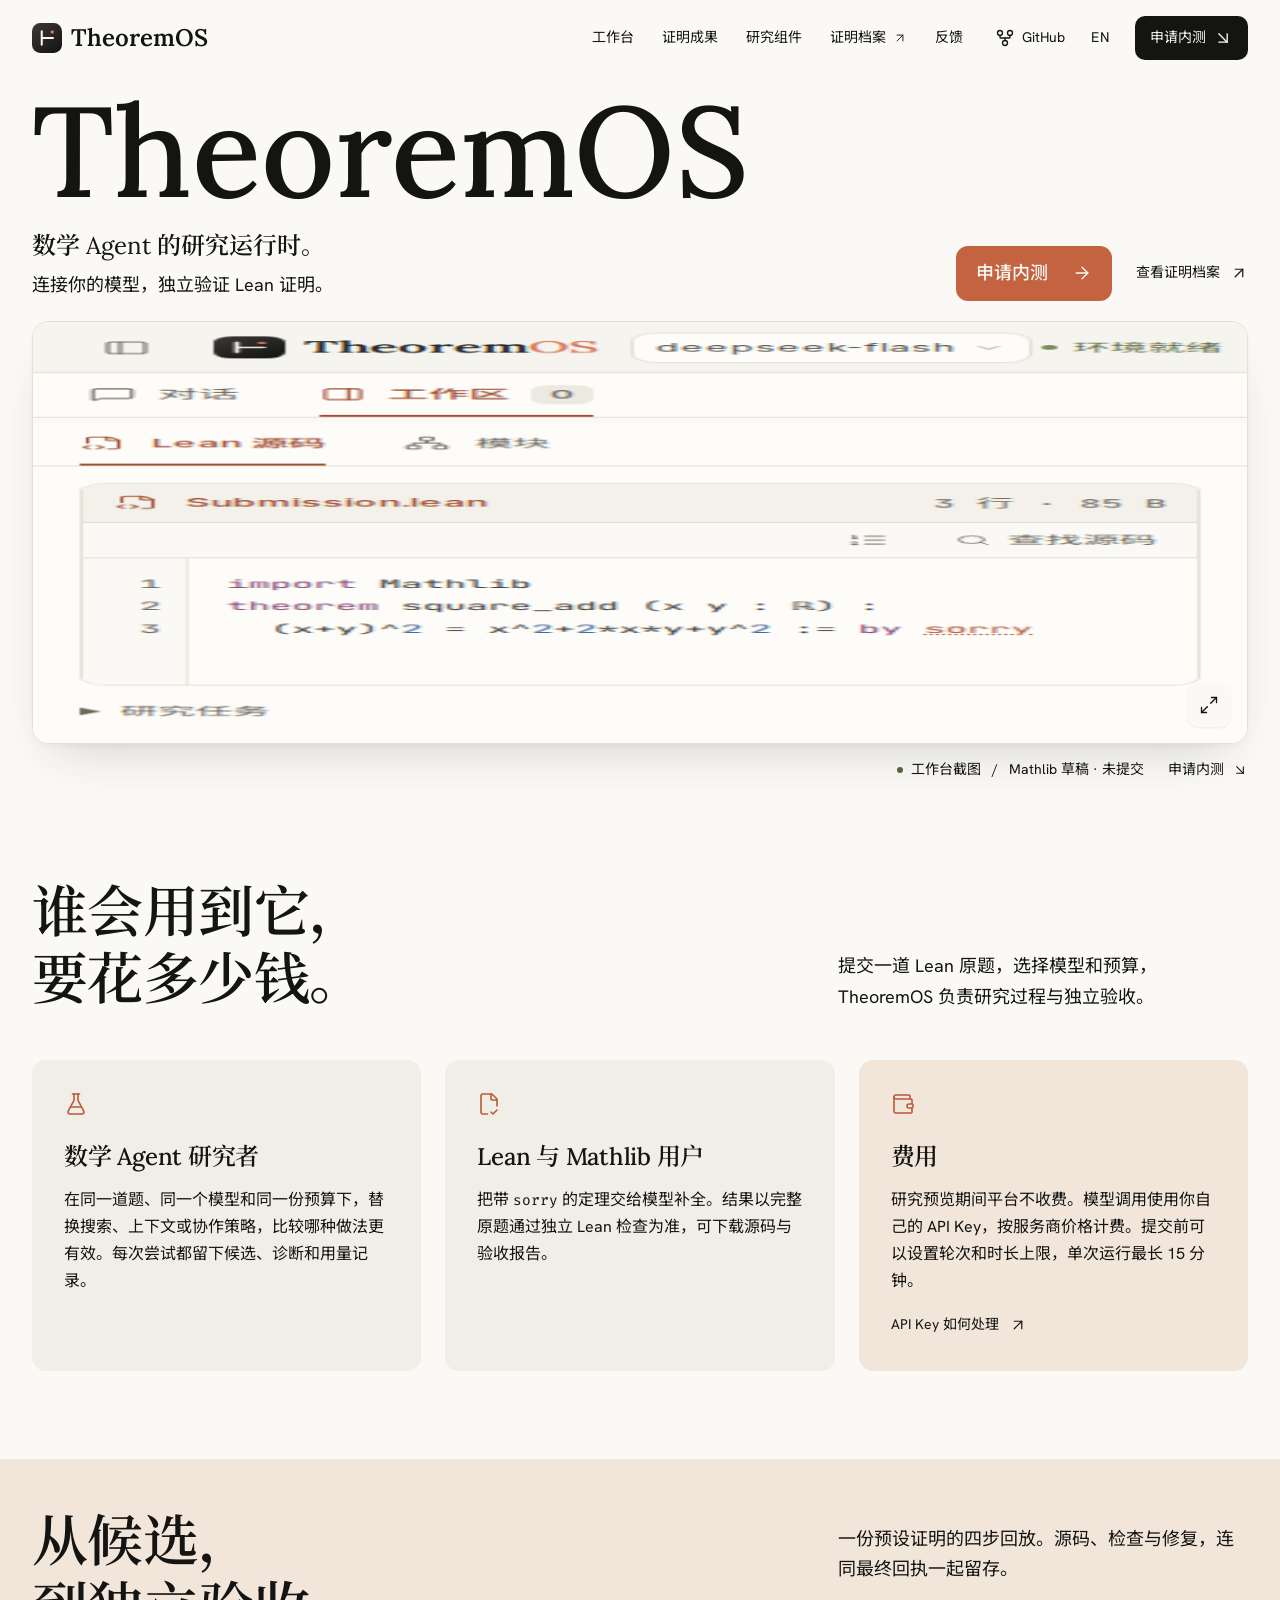
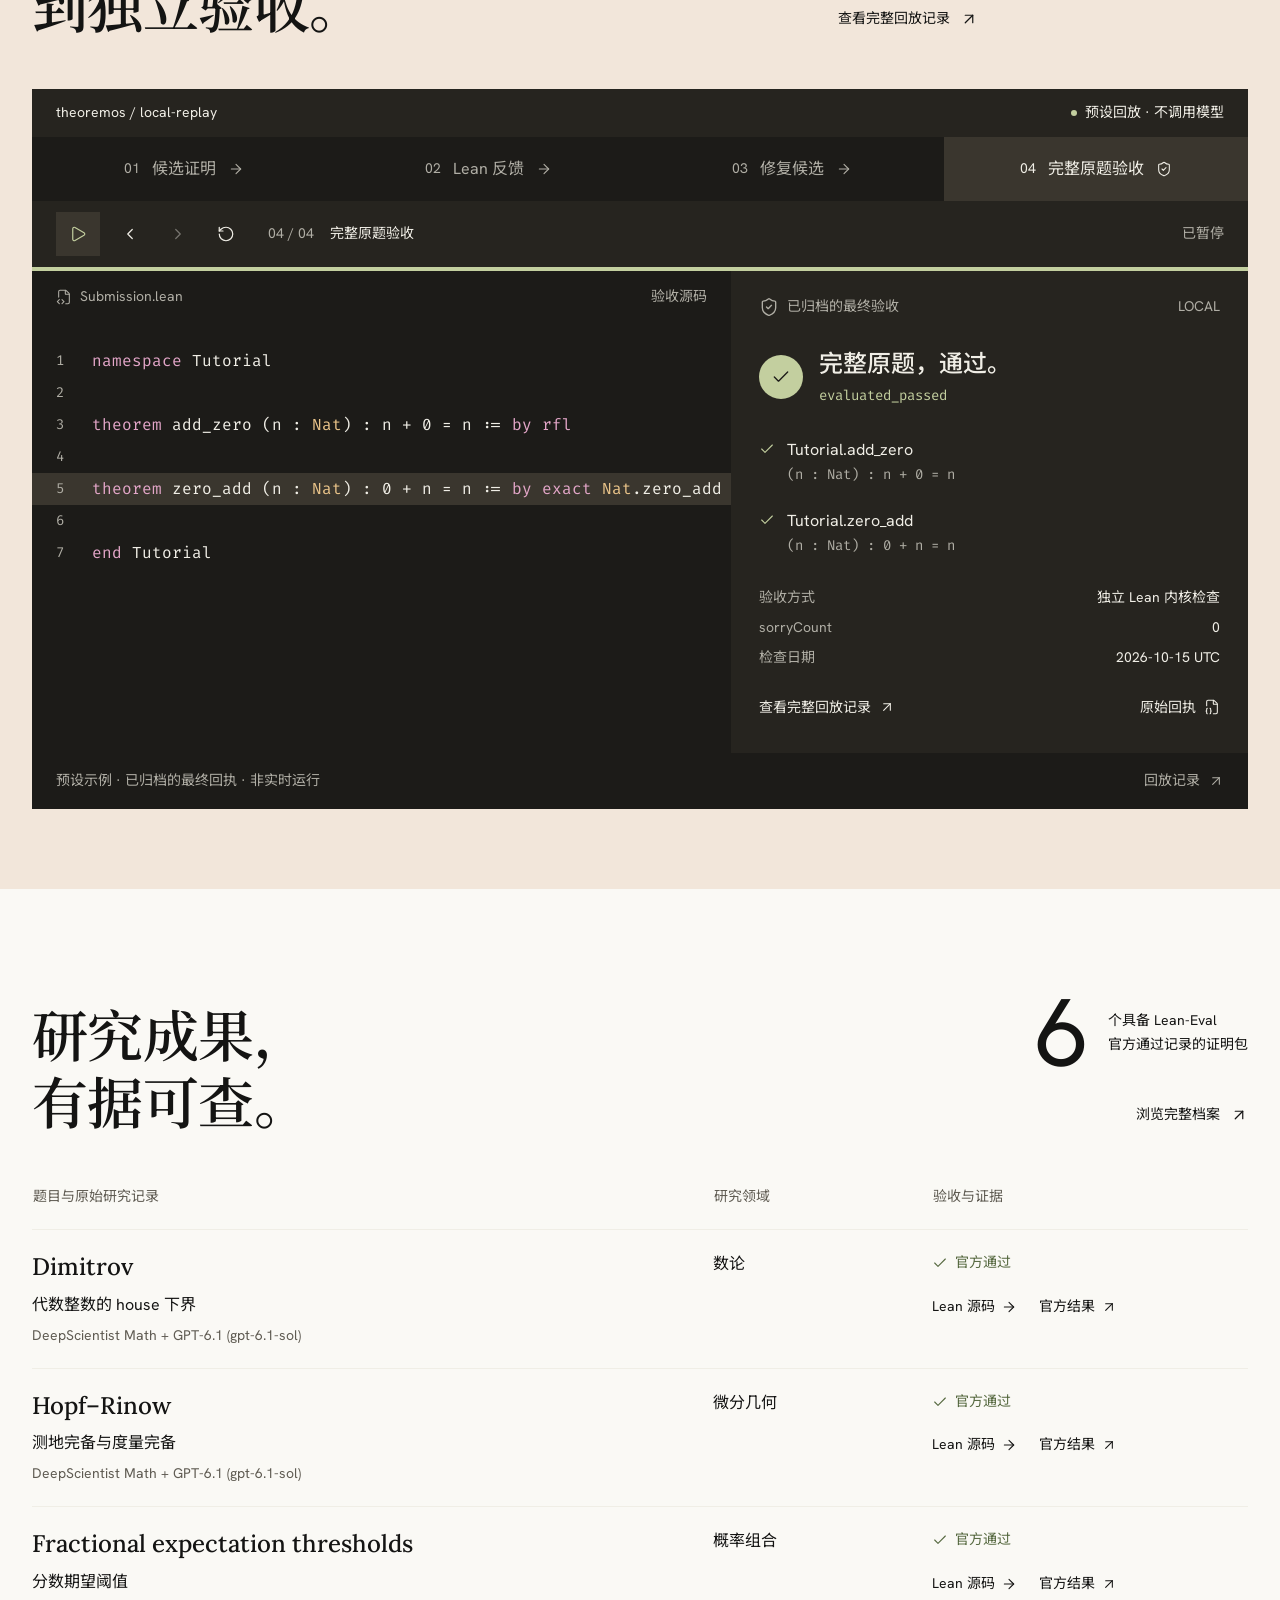
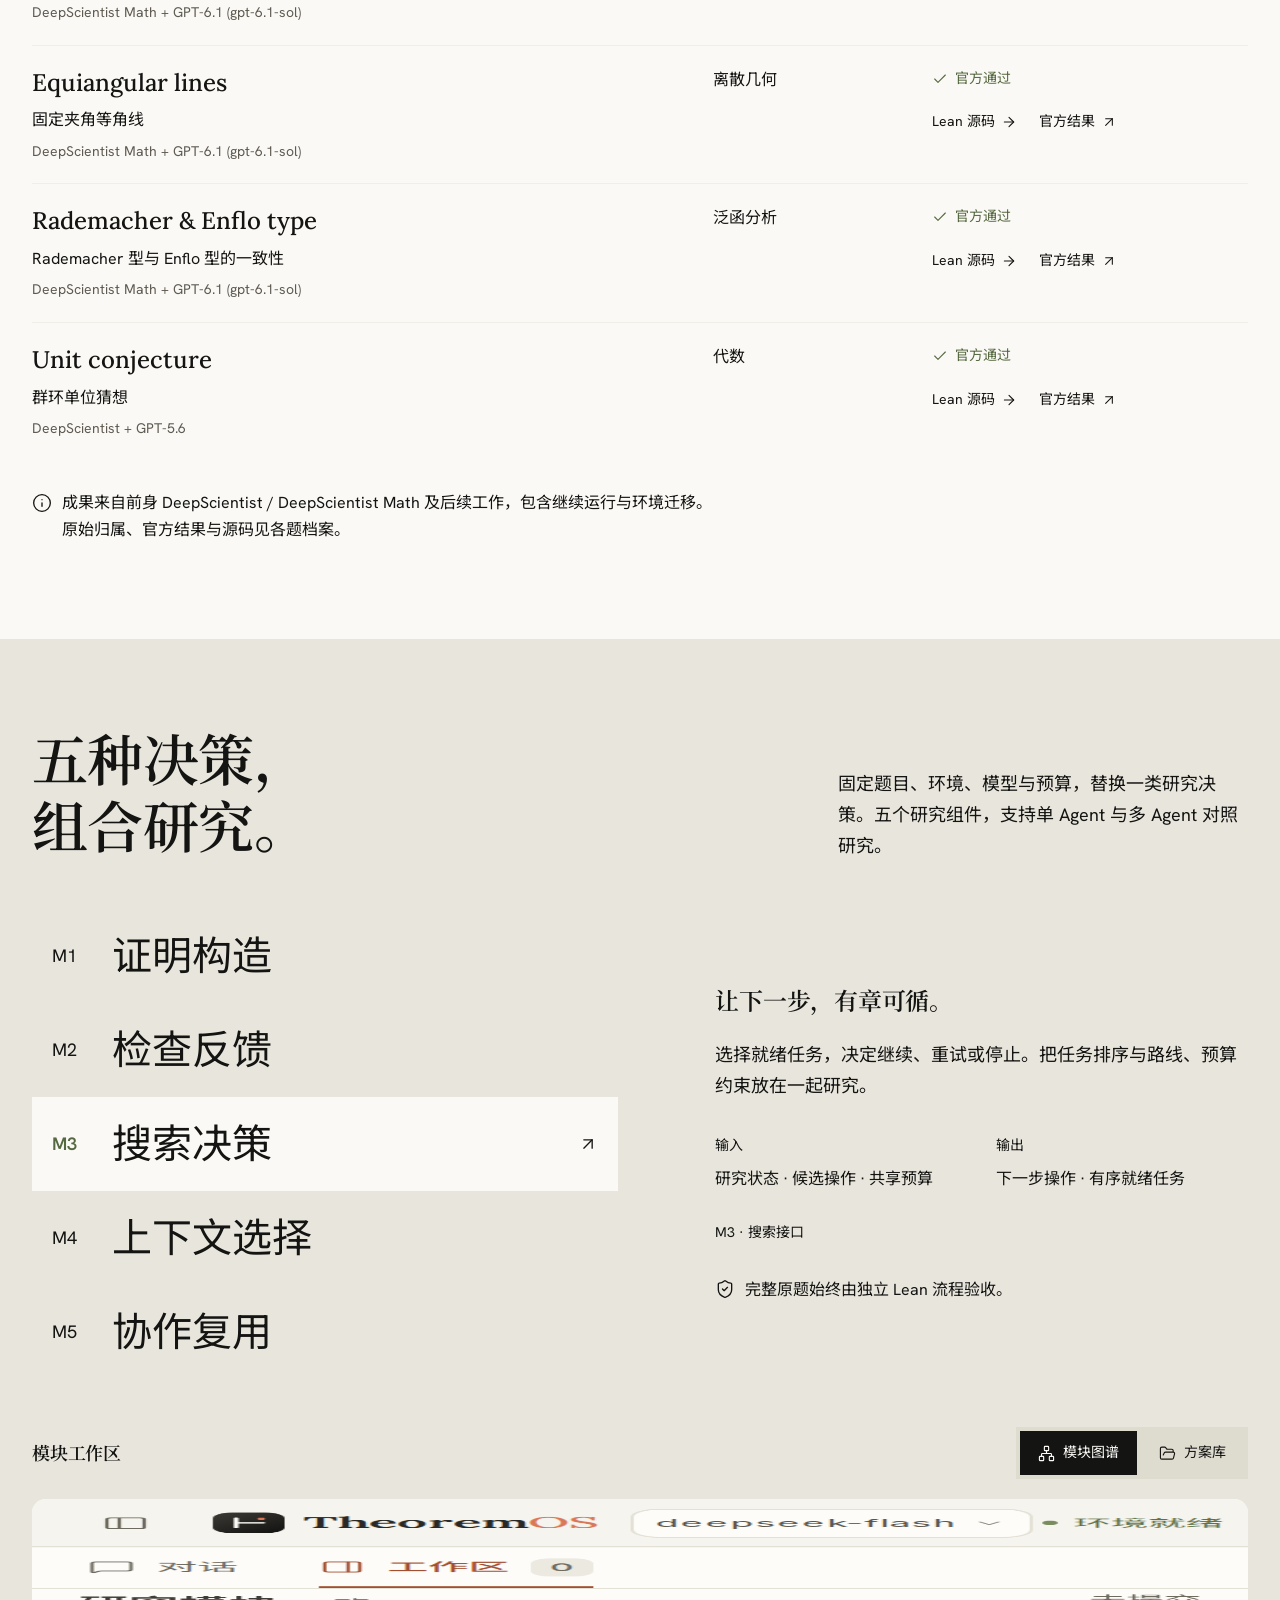
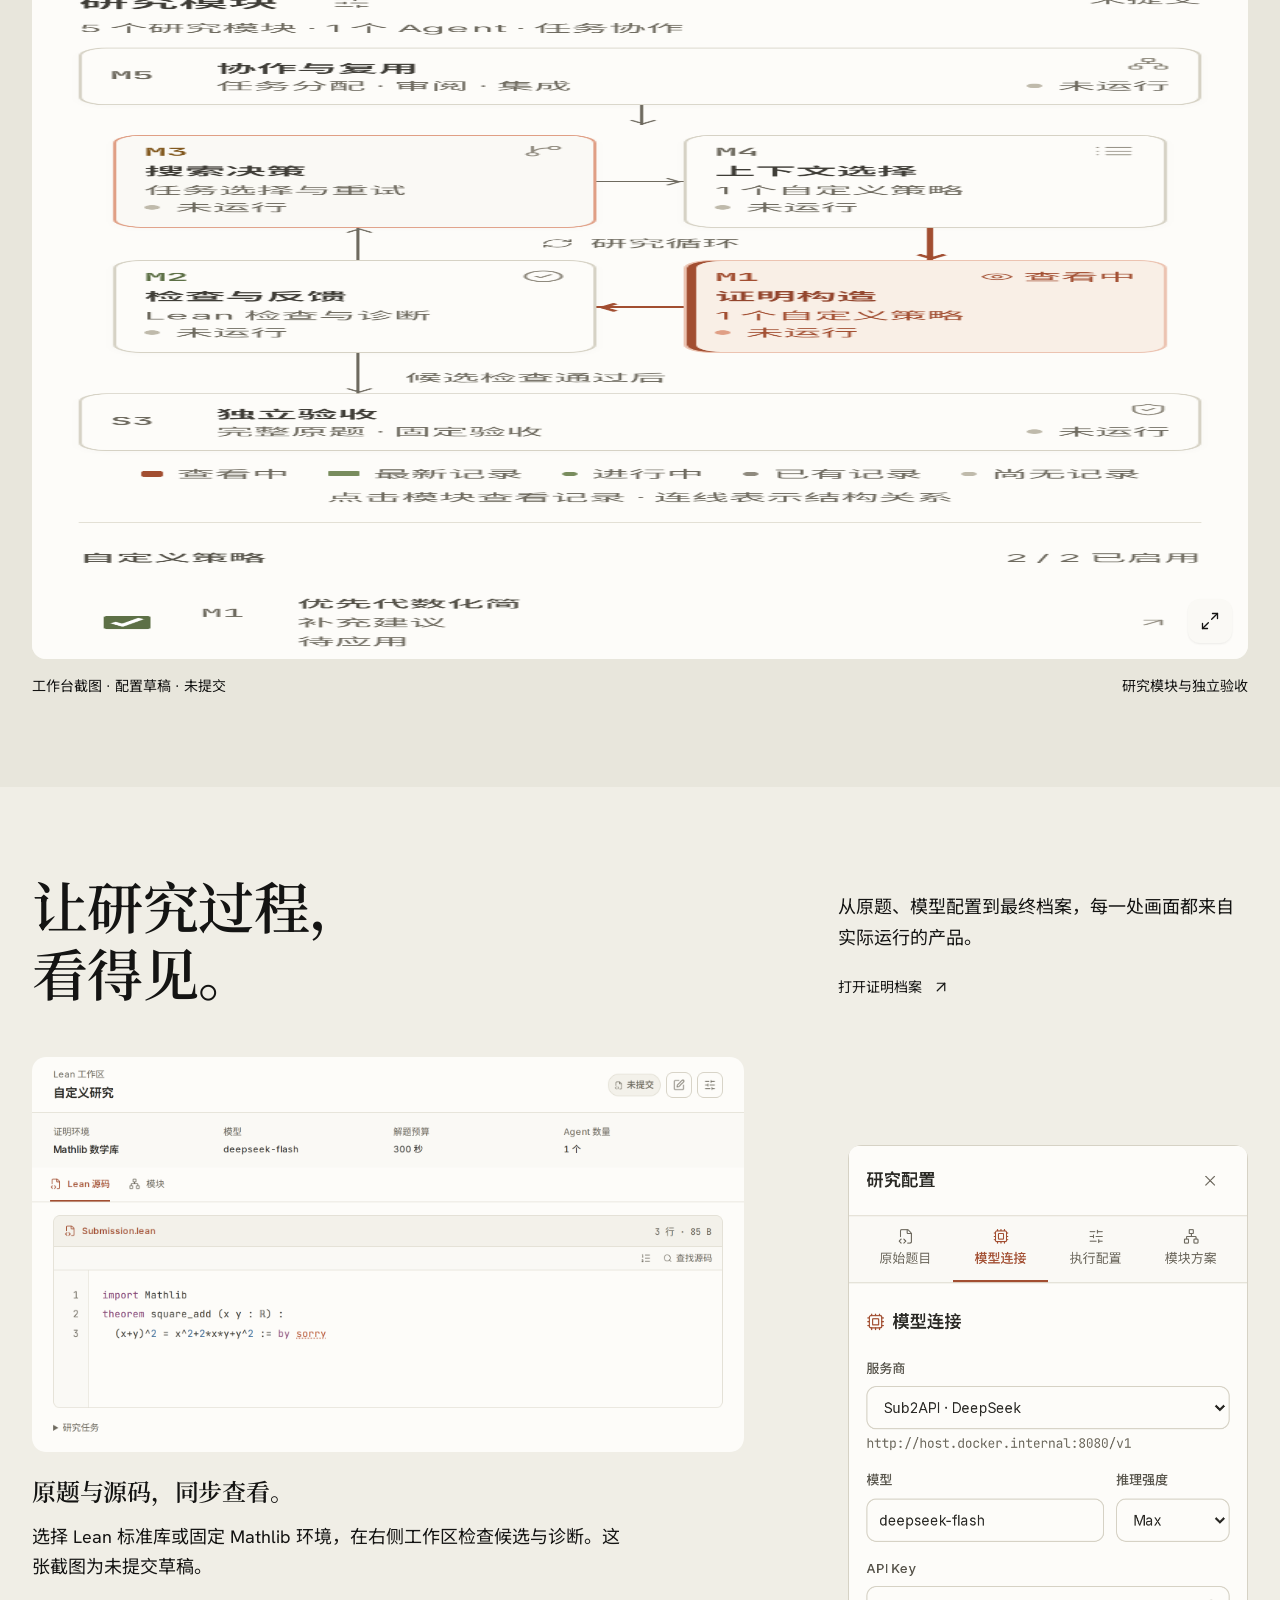
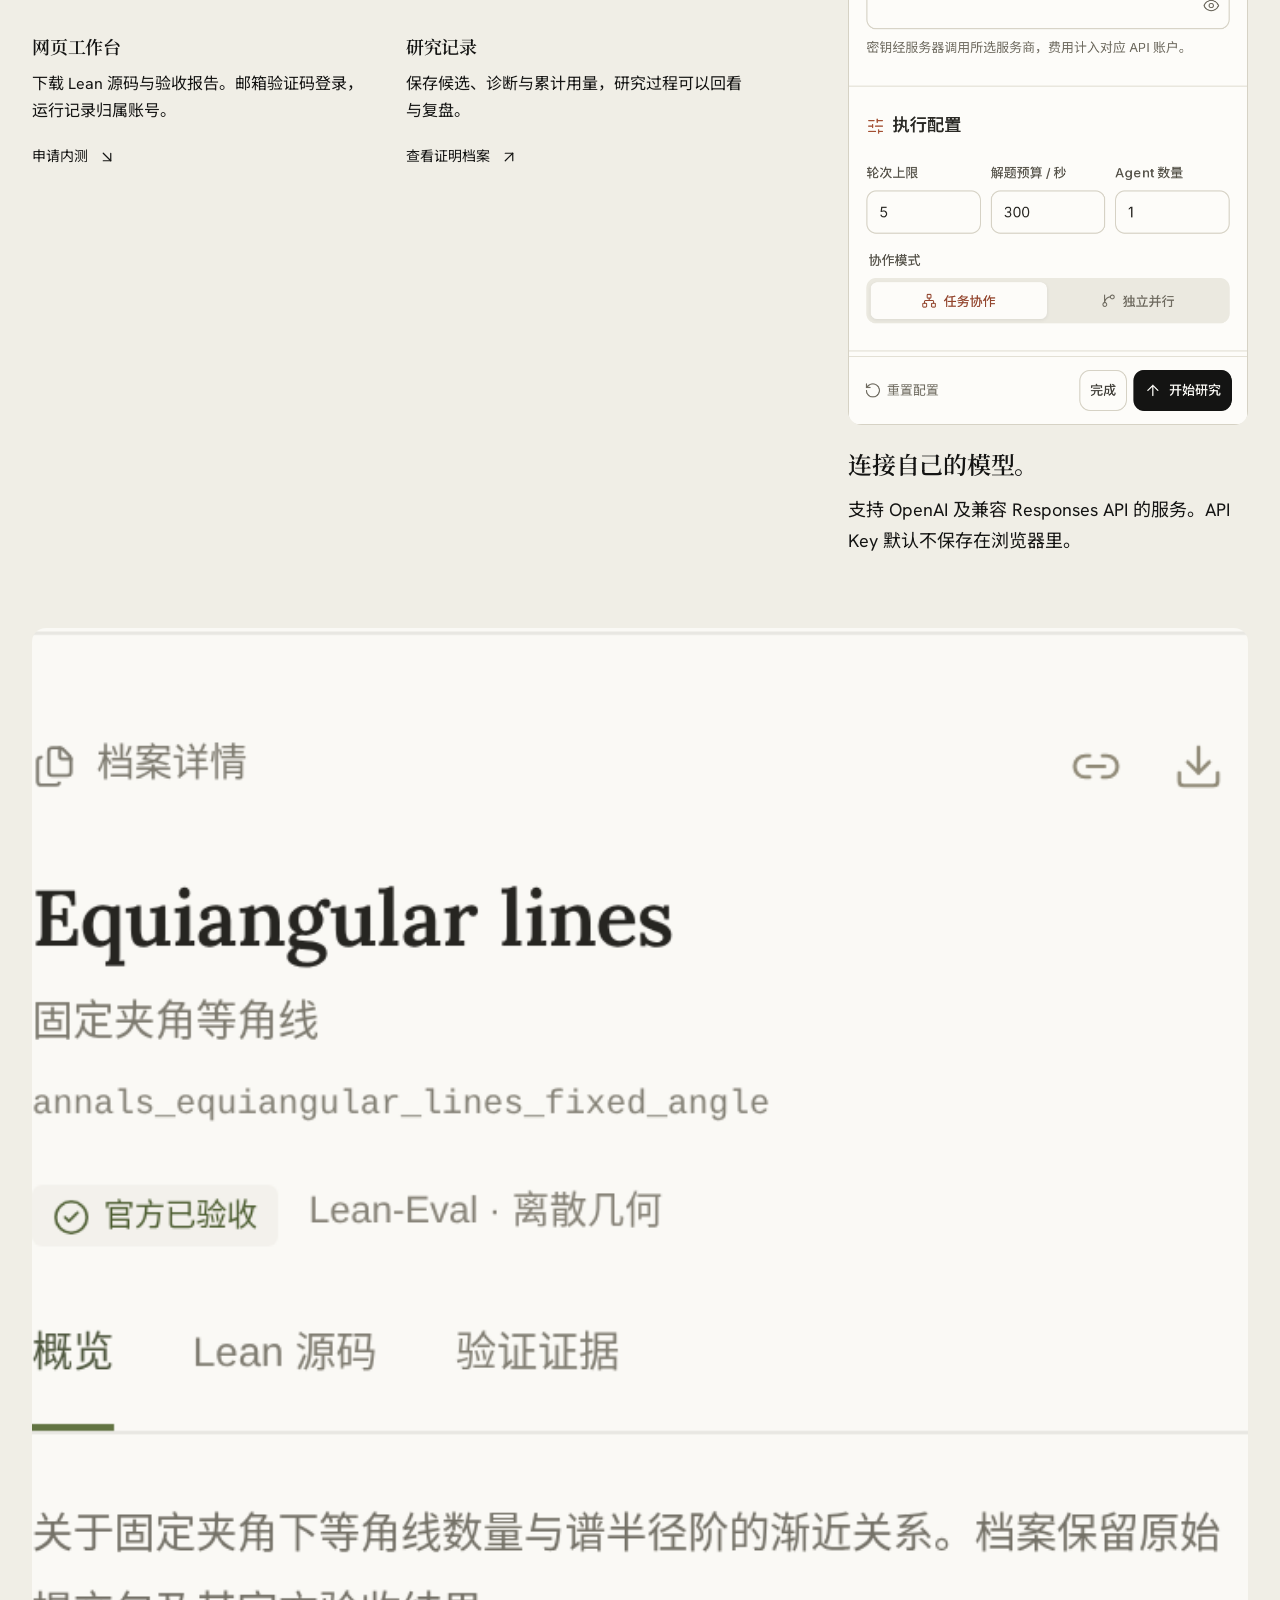
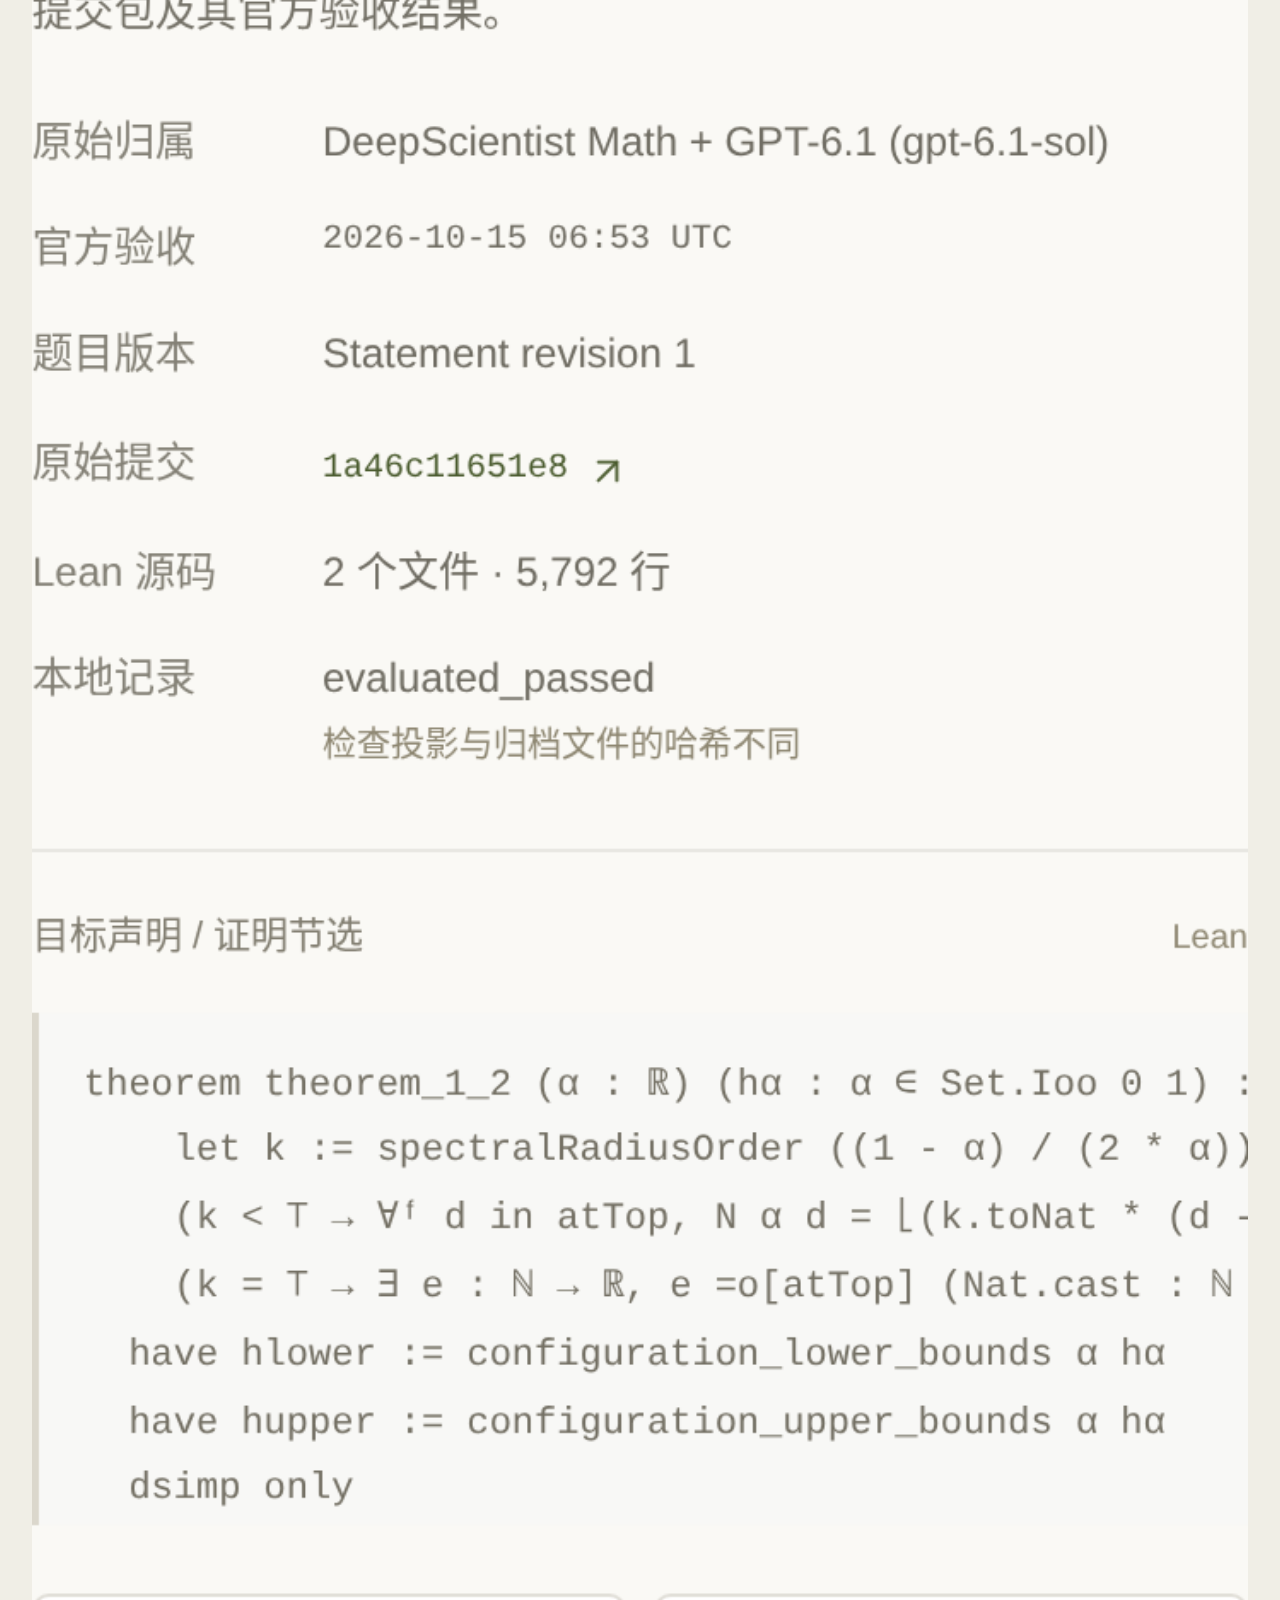
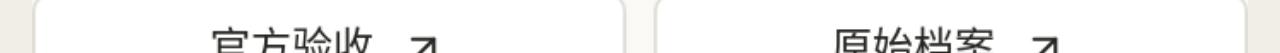
==== commit e895121c: "Announce the open workbench beta at app.theoremos.top The start section and FAQ link to the workbenc" ====
--- a/index.html
+++ b/index.html
@@ -1,36 +1,181 @@
 <!doctype html>
-<html lang=zh-CN>
+<html lang="zh-CN">
 <head>
-<meta charset=utf-8>
-<meta name=viewport content='width=device-width, initial-scale=1'>
-<meta name=robots content='noindex, nofollow'>
-<title>TheoremOS 已迁移至 theoremos.top</title>
-<link rel=canonical href='https://theoremos.top/'>
-<link rel=alternate hreflang=zh-CN href='https://theoremos.top/'>
-<link rel=alternate hreflang=en href='https://theoremos.top/en/'>
-<script>
-(function () {
-  var path = location.pathname.replace('/theorem-os-site', '') || '/';
-  location.replace('https://theoremos.top' + path + location.search + location.hash);
-})();
-</script>
-<style>
-  html, body { height: 100%; margin: 0; }
-  body { display: grid; place-items: center; background: #faf8f4; color: #2a2622;
-         font: 16px/1.7 -apple-system, 'Segoe UI', 'Noto Sans SC', sans-serif; }
-  main { max-width: 32rem; padding: 2rem; text-align: center; }
-  a { color: #8a5a2b; }
-  @media (prefers-color-scheme: dark) {
-    body { background: #17150f; color: #e8e2d8; }
-    a { color: #d8a86a; }
-  }
-</style>
+  <meta charset="utf-8">
+  <meta name="viewport" content="width=device-width, initial-scale=1">
+  <meta name="description" content="TheoremOS：数学 Agent 的研究运行时。在线工作台连接你的模型，构造 Lean 与 Mathlib 证明，由独立 Lean 流程验收完整原题。">
+  <meta name="theme-color" content="#ffffff">
+  <meta property="og:title" content="TheoremOS | 数学 Agent 的研究运行时">
+  <meta property="og:description" content="可组合的数学 Agent 研究运行时。研究策略可替换，证明结果可核查，每次尝试有据可循。">
+  <meta property="og:type" content="website">
+  <meta property="og:locale" content="zh_CN">
+  <meta property="og:image" content="https://theoremos.top/assets/social-preview.png">
+  <meta name="twitter:card" content="summary_large_image">
+  <link rel="alternate" hreflang="zh-CN" href="https://theoremos.top/">
+  <link rel="alternate" hreflang="en" href="https://theoremos.top/en/">
+  <link rel="icon" type="image/svg+xml" href="assets/mark.svg">
+  <link rel="stylesheet" href="landing.css">
+  <title>TheoremOS | 数学 Agent 的研究运行时</title>
 </head>
 <body>
-<main>
-  <h1>TheoremOS 已迁移</h1>
-  <p>本站不再更新，请访问 <a href='https://theoremos.top/'>theoremos.top</a>。</p>
-  <p>TheoremOS has moved to <a href='https://theoremos.top/en/'>theoremos.top</a>.</p>
-</main>
+  <a class="skip-link" href="#main">跳到内容</a>
+  <header class="site-header">
+    <div class="header-inner wrap">
+      <a class="brand" href="index.html" aria-label="TheoremOS 首页"><img src="assets/mark.svg" alt="" width="31" height="31"><span>Theorem<span class="brand-os">OS</span></span></a>
+      <nav class="desktop-nav" aria-label="主导航"><a href="#workbench-preview">工作台</a><a href="#proofs">证明成果</a><a href="#components">研究组件</a><a href="archive.html">证明档案<i data-lucide="arrow-up-right"></i></a><a href="feedback.html">反馈</a></nav>
+      <div class="header-actions"><a class="github-link" href="https://github.com/LikC1606/theorem-os-site" target="_blank" rel="noreferrer" aria-label="在 GitHub 查看 TheoremOS"><i data-lucide="git-fork"></i><span>GitHub</span></a><a class="lang-link" href="en/index.html" hreflang="en" lang="en" aria-label="English version">EN</a><a class="nav-start" href="#start" data-umami-event="apply-nav">申请内测<i data-lucide="arrow-down-right"></i></a><button class="menu-toggle" type="button" aria-label="打开导航" aria-expanded="false" aria-controls="mobile-nav"><i data-lucide="menu"></i><i data-lucide="x"></i></button></div>
+    </div>
+    <nav class="mobile-nav wrap" id="mobile-nav" aria-label="手机导航" hidden><a href="#start">申请内测<i data-lucide="arrow-down-right"></i></a><a href="#workbench-preview">研究工作台<i data-lucide="arrow-down-right"></i></a><a href="#demo">验收回放<i data-lucide="arrow-down-right"></i></a><a href="#proofs">证明成果<i data-lucide="arrow-down-right"></i></a><a href="#components">研究组件<i data-lucide="arrow-down-right"></i></a><a href="archive.html">证明档案<i data-lucide="arrow-up-right"></i></a><a href="feedback.html">反馈与建议<i data-lucide="arrow-up-right"></i></a><a href="https://github.com/LikC1606/theorem-os-site" target="_blank" rel="noreferrer">GitHub<i data-lucide="arrow-up-right"></i></a></nav>
+  </header>
+
+  <main id="main">
+    <div class="hero-shell">
+      <section class="hero wrap" aria-labelledby="hero-title">
+        <div class="hero-copy">
+          <h1 id="hero-title"><span class="hero-name">TheoremOS</span></h1>
+          <div class="hero-baseline"><div><p class="hero-category">数学 Agent 的研究运行时。</p><p class="hero-description">连接你的模型，独立验证 Lean 证明。</p></div><div class="hero-actions"><a class="button button-dark" href="#start" data-umami-event="apply-hero">申请内测<i data-lucide="arrow-right"></i></a><a class="text-link" href="archive.html">查看证明档案<i data-lucide="arrow-up-right"></i></a></div></div>
+        </div>
+      </section>
+      <figure class="workbench-preview wrap" id="workbench-preview">
+        <a class="workbench-image-link" href="assets/workbench-full-desktop.png" aria-label="放大查看工作台截图" title="放大查看截图"><picture class="workbench-picture"><source media="(max-width: 900px)" srcset="assets/workbench-mobile.png" width="390" height="440"><img src="assets/workbench-desktop.png" alt="TheoremOS 研究工作台：左侧研究对话与任务输入，右侧实时 Lean 工作区；当前为未提交的 Mathlib 草稿。" width="1440" height="500" fetchpriority="high"></picture><span class="preview-expand"><i data-lucide="maximize-2"></i></span></a>
+        <figcaption id="workbench-caption"><div class="tablet-workbench-copy"><h3>在对话中探索，<br>在工作区验证。</h3><p>研究对话与 Lean 工作区同步展开。手机和平板可切换视图，查看原题、源码与检查状态。</p></div><span><span class="status-dot"></span>工作台截图<span class="preview-divider">/</span>Mathlib 草稿 · 未提交</span><a href="#start">申请内测<i data-lucide="arrow-down-right"></i></a></figcaption>
+      </figure>
+    </div>
+    <section class="audience-section" id="audience" aria-labelledby="audience-title">
+      <div class="wrap">
+        <div class="section-heading"><h2 id="audience-title">谁会用到它，<br>要花多少钱。</h2><p class="heading-description">提交一道 Lean 原题，选择模型和预算，TheoremOS 负责研究过程与独立验收。</p></div>
+        <div class="audience-grid">
+          <article class="audience-card"><i data-lucide="flask-conical"></i><h3>数学 Agent 研究者</h3><p>在同一道题、同一个模型和同一份预算下，替换搜索、上下文或协作策略，比较哪种做法更有效。每次尝试都留下候选、诊断和用量记录。</p></article>
+          <article class="audience-card"><i data-lucide="file-check-2"></i><h3>Lean 与 Mathlib 用户</h3><p>把带 <code>sorry</code> 的定理交给模型补全。结果以完整原题通过独立 Lean 检查为准，可下载源码与验收报告。</p></article>
+          <article class="audience-card audience-cost"><i data-lucide="wallet"></i><h3>费用</h3><p>研究预览期间平台不收费。模型调用使用你自己的 API Key，按服务商价格计费。提交前可以设置轮次和时长上限，单次运行最长 15 分钟。</p><a class="text-link" href="privacy.html">API Key 如何处理<i data-lucide="arrow-up-right"></i></a></article>
+        </div>
+      </div>
+    </section>
+    <section class="replay-section" id="demo" aria-labelledby="demo-title">
+      <div class="wrap">
+        <div class="section-heading"><h2 id="demo-title">从候选，<br>到独立验收。</h2><div class="replay-introduction"><p>一份预设证明的四步回放。源码、检查与修复，连同最终回执一起留存。</p><a class="text-link" href="archive.html#view=quickstart">查看完整回放记录<i data-lucide="arrow-up-right"></i></a></div></div>
+        <div class="product-demo" aria-label="TheoremOS 预设回放展示"><div class="replay-window" data-ui data-replay-playing="false" data-replay-current="verified" data-replay-state="paused">
+    <div class="replay-chrome"><span class="window-dots" aria-hidden="true"><i></i><i></i><i></i></span><span class="mono">theoremos / local-replay</span><span class="replay-badge"><span class="status-dot"></span>预设回放 · 不调用模型</span></div>
+    <div class="replay-tabs" role="tablist" aria-label="预设回放的四个步骤"><button type="button" role="tab" id="demo-candidate" aria-controls="stage-candidate" aria-selected="false" tabindex="-1" data-replay-stage="candidate" data-step-state="complete"><span class="replay-step-number mono">01</span><span>候选证明</span><i data-lucide="arrow-right"></i></button><button type="button" role="tab" id="demo-feedback" aria-controls="stage-feedback" aria-selected="false" tabindex="-1" data-replay-stage="feedback" data-step-state="complete"><span class="replay-step-number mono">02</span><span>Lean 反馈</span><i data-lucide="arrow-right"></i></button><button type="button" role="tab" id="demo-repair" aria-controls="stage-repair" aria-selected="false" tabindex="-1" data-replay-stage="repair" data-step-state="complete"><span class="replay-step-number mono">03</span><span>修复候选</span><i data-lucide="arrow-right"></i></button><button type="button" role="tab" id="demo-verified" aria-controls="stage-verified" aria-selected="true" tabindex="0" data-replay-stage="verified" data-step-state="current"><span class="replay-step-number mono">04</span><span>完整原题验收</span><i data-lucide="shield-check"></i></button></div>
+    <div class="replay-toolbar"><div class="replay-playback" hidden><button type="button" id="replay-play" aria-label="播放预设回放" title="播放预设回放" aria-pressed="false"><i data-lucide="play"></i><i data-lucide="pause"></i></button><button type="button" id="replay-prev" aria-label="回放上一步" title="回放上一步"><i data-lucide="chevron-left"></i></button><button type="button" id="replay-next" aria-label="回放下一步" title="回放下一步" disabled><i data-lucide="chevron-right"></i></button><button type="button" id="replay-restart" aria-label="重新播放" title="重新播放"><i data-lucide="rotate-ccw"></i></button></div><span class="replay-position"><span class="mono" id="replay-step-number">04 / 04</span><span id="replay-step-label">完整原题验收</span></span><span class="replay-state" id="replay-status" role="status" aria-live="polite" aria-atomic="true">已归档</span></div>
+    <div class="replay-progress" id="replay-progress" role="progressbar" aria-label="预设回放步骤" aria-valuemin="1" aria-valuemax="4" aria-valuenow="4" aria-valuetext="第 4 步，共 4 步：完整原题验收"><span class="replay-progress-fill"></span></div>
+    <div class="replay-layout"><div class="replay-editor"><div class="replay-panel" id="stage-candidate" role="tabpanel" aria-labelledby="demo-candidate" tabindex="0" hidden><div class="editor-heading"><span><i data-lucide="file-code-2"></i>Submission.lean</span><span>预设候选 01</span></div><pre class="demo-code"><code><span class="code-line" data-line="1"><span class="syntax-keyword">namespace</span> Tutorial</span><span class="code-line" data-line="2">&#8203;</span><span class="code-line" data-line="3"><span class="syntax-keyword">theorem</span> add_zero (n : <span class="syntax-type">Nat</span>) : n + 0 = n := <span class="syntax-keyword">by</span> <span class="syntax-keyword">rfl</span></span><span class="code-line" data-line="4">&#8203;</span><span class="code-line" data-line="5"><span class="syntax-keyword">theorem</span> zero_add (n : <span class="syntax-type">Nat</span>) : 0 + n = n := <span class="syntax-keyword">by</span> <span class="syntax-keyword">rfl</span></span><span class="code-line" data-line="6">&#8203;</span><span class="code-line" data-line="7"><span class="syntax-keyword">end</span> Tutorial</span></code></pre></div><div class="replay-panel" id="stage-feedback" role="tabpanel" aria-labelledby="demo-feedback" tabindex="0" hidden><div class="editor-heading"><span><i data-lucide="file-code-2"></i>Lean feedback</span><span>检查过程讲解</span></div><div class="demo-diagnostic"><span class="diagnostic-label"><i data-lucide="info"></i>对预设候选的检查说明</span><h3>一处通过，<br>一处还需继续。</h3><p><code>add_zero</code> 可由 <code>rfl</code> 完成；<br><code>zero_add</code> 需要已有引理。</p><pre><code>n : Nat
+⊢ 0 + n = n</code></pre><p class="diagnostic-hint">下一份候选使用 <code>Nat.zero_add n</code>。</p></div></div><div class="replay-panel" id="stage-repair" role="tabpanel" aria-labelledby="demo-repair" tabindex="0" hidden><div class="editor-heading"><span><i data-lucide="file-code-2"></i>Submission.lean</span><span>预设候选 02</span></div><pre class="demo-code"><code><span class="code-line" data-line="1"><span class="syntax-keyword">namespace</span> Tutorial</span><span class="code-line" data-line="2">&#8203;</span><span class="code-line" data-line="3"><span class="syntax-keyword">theorem</span> add_zero (n : <span class="syntax-type">Nat</span>) : n + 0 = n := <span class="syntax-keyword">by</span> <span class="syntax-keyword">rfl</span></span><span class="code-line" data-line="4">&#8203;</span><span class="code-line is-change" data-line="5"><span class="syntax-keyword">theorem</span> zero_add (n : <span class="syntax-type">Nat</span>) : 0 + n = n := <span class="syntax-keyword">by</span> <span class="syntax-keyword">exact</span> <span class="syntax-type">Nat</span>.zero_add n</span><span class="code-line" data-line="6">&#8203;</span><span class="code-line" data-line="7"><span class="syntax-keyword">end</span> Tutorial</span></code></pre></div><div class="replay-panel" id="stage-verified" role="tabpanel" aria-labelledby="demo-verified" tabindex="0"><div class="editor-heading"><span><i data-lucide="file-code-2"></i>Submission.lean</span><span>验收源码</span></div><pre class="demo-code"><code><span class="code-line" data-line="1"><span class="syntax-keyword">namespace</span> Tutorial</span><span class="code-line" data-line="2">&#8203;</span><span class="code-line" data-line="3"><span class="syntax-keyword">theorem</span> add_zero (n : <span class="syntax-type">Nat</span>) : n + 0 = n := <span class="syntax-keyword">by</span> <span class="syntax-keyword">rfl</span></span><span class="code-line" data-line="4">&#8203;</span><span class="code-line is-change" data-line="5"><span class="syntax-keyword">theorem</span> zero_add (n : <span class="syntax-type">Nat</span>) : 0 + n = n := <span class="syntax-keyword">by</span> <span class="syntax-keyword">exact</span> <span class="syntax-type">Nat</span>.zero_add n</span><span class="code-line" data-line="6">&#8203;</span><span class="code-line" data-line="7"><span class="syntax-keyword">end</span> Tutorial</span></code></pre></div></div>
+    <aside class="replay-receipt" aria-label="已归档回放的最终验收"><div class="receipt-title"><i data-lucide="shield-check"></i><span>已归档的最终验收</span><span class="receipt-local">LOCAL</span></div><div class="receipt-status"><span class="receipt-check"><i data-lucide="check"></i></span><div><strong>完整原题，通过。</strong><code>evaluated_passed</code></div></div><div class="receipt-targets"><div><i data-lucide="check"></i><span><strong>Tutorial.add_zero</strong><code>(n : Nat) : n + 0 = n</code></span></div><div><i data-lucide="check"></i><span><strong>Tutorial.zero_add</strong><code>(n : Nat) : 0 + n = n</code></span></div></div><dl class="receipt-facts"><div><dt>验收方式</dt><dd>独立 Lean 内核检查</dd></div><div><dt>sorryCount</dt><dd>0</dd></div><div><dt>检查日期</dt><dd>2026-10-15 UTC</dd></div></dl><div class="receipt-links"><a href="archive.html#view=quickstart" class="receipt-link">查看完整回放记录<i data-lucide="arrow-up-right"></i></a><a href="assets/replay.json" class="receipt-link receipt-evidence" target="_blank" rel="noreferrer" title="打开原始 JSON 回执">原始回执<i data-lucide="file-json-2"></i></a></div></aside></div>
+    <div class="replay-caption"><span>预设示例 · 已归档的最终回执 · 非实时运行</span><a href="archive.html#view=quickstart">回放记录<i data-lucide="arrow-up-right"></i></a></div>
+  </div></div>
+      </div>
+    </section>
+
+    <section class="proofs-section" id="proofs" aria-labelledby="proofs-title">
+      <div class="wrap">
+        <div class="section-heading proof-heading"><h2 id="proofs-title">研究成果，<br>有据可查。</h2><div class="proof-heading-note"><span class="proof-count">6</span><p>个具备 Lean-Eval<br>官方通过记录的证明包</p><a href="archive.html" class="text-link">浏览完整档案<i data-lucide="arrow-up-right"></i></a></div></div>
+        <table class="proof-table"><caption class="sr-only">具备官方通过记录的证明包，附原始研究归属与验收链接</caption><thead><tr><th scope="col">题目与原始研究记录</th><th scope="col">研究领域</th><th scope="col">验收与证据</th></tr></thead><tbody>
+    <tr class="proof-row" data-accepted-proof="dimitrov">
+      <th scope="row"><h3><a href="archive.html#proof=dimitrov">Dimitrov</a></h3><p class="proof-subtitle">代数整数的 house 下界</p><p class="proof-credit">DeepScientist Math + GPT-6.1 (gpt-6.1-sol)</p></th>
+      <td class="proof-area">数论</td>
+      <td><span class="proof-pass"><i data-lucide="check"></i>官方通过</span><div class="proof-links"><a data-proof-source href="archive.html#proof=dimitrov&tab=source">Lean 源码<i data-lucide="arrow-right"></i></a><a class="official-link" href="https://github.com/leanprover/lean-eval-submissions/issues/2143#issuecomment-6215093969" target="_blank" rel="noreferrer" aria-label="Dimitrov 官方验收记录">官方结果<i data-lucide="arrow-up-right"></i></a></div></td>
+    </tr>
+    <tr class="proof-row" data-accepted-proof="hopf_rinow">
+      <th scope="row"><h3><a href="archive.html#proof=hopf_rinow">Hopf–Rinow</a></h3><p class="proof-subtitle">测地完备与度量完备</p><p class="proof-credit">DeepScientist Math + GPT-6.1 (gpt-6.1-sol)</p></th>
+      <td class="proof-area">微分几何</td>
+      <td><span class="proof-pass"><i data-lucide="check"></i>官方通过</span><div class="proof-links"><a data-proof-source href="archive.html#proof=hopf_rinow&tab=source">Lean 源码<i data-lucide="arrow-right"></i></a><a class="official-link" href="https://github.com/leanprover/lean-eval-submissions/issues/2143#issuecomment-6215093969" target="_blank" rel="noreferrer" aria-label="Hopf–Rinow 官方验收记录">官方结果<i data-lucide="arrow-up-right"></i></a></div></td>
+    </tr>
+    <tr class="proof-row" data-accepted-proof="annals_fractional_expectation_thresholds">
+      <th scope="row"><h3><a href="archive.html#proof=annals_fractional_expectation_thresholds">Fractional expectation thresholds</a></h3><p class="proof-subtitle">分数期望阈值</p><p class="proof-credit">DeepScientist Math + GPT-6.1 (gpt-6.1-sol)</p></th>
+      <td class="proof-area">概率组合</td>
+      <td><span class="proof-pass"><i data-lucide="check"></i>官方通过</span><div class="proof-links"><a data-proof-source href="archive.html#proof=annals_fractional_expectation_thresholds&tab=source">Lean 源码<i data-lucide="arrow-right"></i></a><a class="official-link" href="https://github.com/leanprover/lean-eval-submissions/issues/2141#issuecomment-6197783762" target="_blank" rel="noreferrer" aria-label="Fractional expectation thresholds 官方验收记录">官方结果<i data-lucide="arrow-up-right"></i></a></div></td>
+    </tr>
+    <tr class="proof-row" data-accepted-proof="annals_equiangular_lines_fixed_angle">
+      <th scope="row"><h3><a href="archive.html#proof=annals_equiangular_lines_fixed_angle">Equiangular lines</a></h3><p class="proof-subtitle">固定夹角等角线</p><p class="proof-credit">DeepScientist Math + GPT-6.1 (gpt-6.1-sol)</p></th>
+      <td class="proof-area">离散几何</td>
+      <td><span class="proof-pass"><i data-lucide="check"></i>官方通过</span><div class="proof-links"><a data-proof-source href="archive.html#proof=annals_equiangular_lines_fixed_angle&tab=source">Lean 源码<i data-lucide="arrow-right"></i></a><a class="official-link" href="https://github.com/leanprover/lean-eval-submissions/issues/2135#issuecomment-6186332699" target="_blank" rel="noreferrer" aria-label="Equiangular lines 官方验收记录">官方结果<i data-lucide="arrow-up-right"></i></a></div></td>
+    </tr>
+    <tr class="proof-row" data-accepted-proof="annals_rademacher_enflo_type">
+      <th scope="row"><h3><a href="archive.html#proof=annals_rademacher_enflo_type">Rademacher &amp; Enflo type</a></h3><p class="proof-subtitle">Rademacher 型与 Enflo 型的一致性</p><p class="proof-credit">DeepScientist Math + GPT-6.1 (gpt-6.1-sol)</p></th>
+      <td class="proof-area">泛函分析</td>
+      <td><span class="proof-pass"><i data-lucide="check"></i>官方通过</span><div class="proof-links"><a data-proof-source href="archive.html#proof=annals_rademacher_enflo_type&tab=source">Lean 源码<i data-lucide="arrow-right"></i></a><a class="official-link" href="https://github.com/leanprover/lean-eval-submissions/issues/2115#issuecomment-6161355838" target="_blank" rel="noreferrer" aria-label="Rademacher &amp; Enflo type 官方验收记录">官方结果<i data-lucide="arrow-up-right"></i></a></div></td>
+    </tr>
+    <tr class="proof-row" data-accepted-proof="annals_unit_conjecture">
+      <th scope="row"><h3><a href="archive.html#proof=annals_unit_conjecture">Unit conjecture</a></h3><p class="proof-subtitle">群环单位猜想</p><p class="proof-credit">DeepScientist + GPT-5.6</p></th>
+      <td class="proof-area">代数</td>
+      <td><span class="proof-pass"><i data-lucide="check"></i>官方通过</span><div class="proof-links"><a data-proof-source href="archive.html#proof=annals_unit_conjecture&tab=source">Lean 源码<i data-lucide="arrow-right"></i></a><a class="official-link" href="https://github.com/leanprover/lean-eval-submissions/issues/1246#issuecomment-5380977645" target="_blank" rel="noreferrer" aria-label="Unit conjecture 官方验收记录">官方结果<i data-lucide="arrow-up-right"></i></a></div></td>
+    </tr></tbody></table>
+        <p class="proof-provenance"><i data-lucide="info"></i><span>成果来自前身 DeepScientist / DeepScientist Math 及后续工作，包含继续运行与环境迁移。原始归属、官方结果与源码见各题档案。</span></p>
+      </div>
+    </section>
+
+    <div class="components-shell"><section class="components-section wrap" id="components" aria-labelledby="components-title">
+      <div class="section-heading"><h2 id="components-title">五种决策，<br>组合研究。</h2><p class="heading-description">固定题目、环境、模型与预算，替换一类研究决策。五个研究组件，支持单 Agent 与多 Agent 对照研究。</p></div>
+      <div class="component-explorer">
+        <div class="component-tabs" role="tablist" aria-label="五个研究组件" aria-orientation="vertical">
+          <button class="component-tab" type="button" id="tab-m1" role="tab" aria-selected="false" aria-controls="component-panel" tabindex="-1" data-component="m1"><span class="component-number">M1</span><strong>证明构造</strong><i data-lucide="arrow-up-right"></i></button>
+          <button class="component-tab" type="button" id="tab-m2" role="tab" aria-selected="false" aria-controls="component-panel" tabindex="-1" data-component="m2"><span class="component-number">M2</span><strong>检查反馈</strong><i data-lucide="arrow-up-right"></i></button>
+          <button class="component-tab" type="button" id="tab-m3" role="tab" aria-selected="true" aria-controls="component-panel" tabindex="0" data-component="m3"><span class="component-number">M3</span><strong>搜索决策</strong><i data-lucide="arrow-up-right"></i></button>
+          <button class="component-tab" type="button" id="tab-m4" role="tab" aria-selected="false" aria-controls="component-panel" tabindex="-1" data-component="m4"><span class="component-number">M4</span><strong>上下文选择</strong><i data-lucide="arrow-up-right"></i></button>
+          <button class="component-tab" type="button" id="tab-m5" role="tab" aria-selected="false" aria-controls="component-panel" tabindex="-1" data-component="m5"><span class="component-number">M5</span><strong>协作复用</strong><i data-lucide="arrow-up-right"></i></button>
+        </div>
+        <div class="component-panel" id="component-panel" role="tabpanel" tabindex="0" aria-labelledby="tab-m3">
+          <div class="module-details"><div><h3 id="module-title">让下一步，有章可循。</h3><p id="module-description">选择就绪任务，决定继续、重试或停止。把任务排序与路线、预算约束放在一起研究。</p></div><dl><div><dt>输入</dt><dd id="module-input">研究状态 · 候选操作 · 共享预算</dd></div><div><dt>输出</dt><dd id="module-output">下一步操作 · 有序就绪任务</dd></div></dl><p class="module-contract" id="module-kicker">M3 · 搜索接口</p></div>
+          <div class="independent-check"><i data-lucide="shield-check"></i><span>完整原题始终由独立 Lean 流程验收。</span></div>
+        </div>
+      </div>
+
+      <figure class="module-showcase" aria-labelledby="module-preview-heading">
+        <div class="module-preview-toolbar"><h3 id="module-preview-heading">模块工作区</h3><div class="module-preview-tabs" role="tablist" aria-label="模块工作台画面" hidden><button type="button" id="module-preview-tab-modules" role="tab" aria-selected="true" aria-controls="module-preview-panel" data-module-preview="modules"><i data-lucide="network"></i>模块图谱</button><button type="button" id="module-preview-tab-library" role="tab" aria-selected="false" aria-controls="module-preview-panel" tabindex="-1" data-module-preview="library"><i data-lucide="folder-open"></i>方案库</button></div></div>
+        <div id="module-preview-panel" role="tabpanel" aria-labelledby="module-preview-tab-modules" tabindex="0"><a class="module-preview-link" href="assets/workbench-modules-desktop.png" target="_blank" rel="noreferrer" aria-label="查看模块图谱原始截图" title="查看原始截图"><picture><source media="(max-width: 600px)" srcset="assets/workbench-modules-mobile.png" width="390" height="844"><img src="assets/workbench-modules-desktop.png" alt="新版工作台的真实模块图谱：M1–M5 研究决策连接到固定的 S3 独立验收，当前配置尚未提交运行。" width="1440" height="900" loading="lazy"></picture><span class="preview-expand"><i data-lucide="maximize-2"></i></span></a></div>
+        <figcaption><span>工作台截图 · 配置草稿 · 未提交</span><span id="module-preview-caption" aria-live="polite">研究模块与独立验收</span></figcaption>
+      </figure>
+
+      <noscript><p class="no-script-note">启用 JavaScript 可切换组件的输入输出说明。</p></noscript>
+    </section>
+
+    </div>
+    <section class="records-section" aria-labelledby="records-title">
+      <div class="records-layout wrap">
+        <div class="section-heading"><h2 id="records-title">让研究过程，<br>看得见。</h2><div class="records-introduction"><p>从原题、模型配置到最终档案，每一处画面都来自实际运行的产品。</p><a class="text-link" href="archive.html">打开证明档案<i data-lucide="arrow-up-right"></i></a></div></div>
+        <div class="product-gallery">
+          <div class="source-column"><figure class="product-fragment"><a href="assets/workbench-source-detail.png" target="_blank" rel="noreferrer" aria-label="查看完整的 Mathlib 源码截图"><img src="assets/workbench-source-detail.png" alt="真实 Lean 工作区：固定 Mathlib 环境下尚未提交的原题与候选源码，保留 sorry。" width="953" height="540" loading="lazy"></a><figcaption><h3>原题与源码，同步查看。</h3><p>选择 Lean 标准库或固定 Mathlib 环境，在右侧工作区检查候选与诊断。这张截图为未提交草稿。</p></figcaption></figure><div class="record-notes"><div><h3>网页工作台</h3><p>下载 Lean 源码与验收报告。邮箱验证码登录，运行记录归属账号。</p><a class="text-link" href="#start">申请内测<i data-lucide="arrow-down-right"></i></a></div><div><h3>研究记录</h3><p>保存候选、诊断与累计用量，研究过程可以回看与复盘。</p><a class="text-link" href="archive.html">查看证明档案<i data-lucide="arrow-up-right"></i></a></div></div></div>
+          <figure class="product-fragment settings-fragment"><a href="assets/workbench-settings-detail.png" target="_blank" rel="noreferrer" aria-label="查看完整的模型配置截图"><img src="assets/workbench-settings-detail.png" alt="新版分区研究配置：模型连接页显示 OpenAI 服务地址、模型、推理强度与空 API Key。" width="370" height="814" loading="lazy"></a><figcaption><h3>连接自己的模型。</h3><p>支持 OpenAI 及兼容 Responses API 的服务。API Key 默认不保存在浏览器里。</p></figcaption></figure>
+        </div>
+        <figure class="archive-showcase"><a class="archive-image-link" href="archive.html" aria-label="打开可检索的证明档案"><picture><source media="(max-width: 600px)" srcset="assets/archive-preview-mobile.png" width="356" height="797"><img src="assets/archive-preview.png" alt="TheoremOS 证明档案真实界面，保留题目、原始归属、Lean 源码和验收证据。" width="1440" height="900" loading="lazy"></picture></a><figcaption><span>源码、来源与验收，放在同一份档案。</span><a href="archive.html">检索证明档案<i data-lucide="arrow-up-right"></i></a></figcaption></figure>
+      </div>
+    </section>
+
+    <section class="start-section" id="start" aria-labelledby="start-title">
+      <div class="start-layout wrap">
+        <div class="start-copy">
+          <h2 id="start-title">开始你的<br>下一次研究。</h2>
+          <p>在线工作台已开放内测。<br>白名单邮箱可直接登录，还没有资格请先申请。</p>
+          <span class="replay-label"><i data-lucide="globe"></i>在线服务 · 内测中</span>
+          <div class="start-links"><a class="button button-lime" data-umami-event="open-workbench" href="https://app.theoremos.top/">打开工作台<i data-lucide="arrow-up-right"></i></a><a class="text-link" data-umami-event="apply-github" href="https://github.com/LikC1606/theorem-os-site/issues/new?template=early-access.yml" target="_blank" rel="noreferrer">用 GitHub 申请内测<i data-lucide="arrow-up-right"></i></a></div>
+          <p class="start-note">GitHub 申请会公开显示，请勿填写 API Key、邮箱等个人信息。不使用 GitHub 或希望私下申请，可发邮件至 <a data-umami-event="apply-email" href="mailto:liuzhenhao@westlake.edu.cn?subject=TheoremOS%20%E5%86%85%E6%B5%8B%E7%94%B3%E8%AF%B7">liuzhenhao@westlake.edu.cn</a>。</p>
+        </div>
+        <div class="start-terminal start-open" data-ui>
+          <div class="terminal-heading"><span>在线工作台</span><i data-lucide="globe"></i></div>
+          <div class="command-panel">
+            <p class="soon-status"><span class="status-dot"></span>内测中 · <a href="https://app.theoremos.top/">app.theoremos.top</a></p>
+            <ul class="soon-list">
+              <li><i data-lucide="file-code-2"></i><span>提交 Lean 与 Mathlib 原题，在线查看研究对话与工作区</span></li>
+              <li><i data-lucide="key-round"></i><span>使用自己的 API Key，默认不保存在浏览器里</span></li>
+              <li><i data-lucide="download"></i><span>下载 Lean 源码与验收报告</span></li>
+            </ul>
+            <a class="terminal-evidence" href="archive.html#view=quickstart">先看一次预设证明的验收回放<i data-lucide="arrow-up-right"></i></a>
+          </div>
+          <div class="terminal-bottom"><i data-lucide="shield-check"></i><span>以完整原题的 <code>evaluated_passed</code> 为验收结论</span></div>
+        </div>
+        <div class="requirements"><span><a href="https://lean-lang.org/" target="_blank" rel="noreferrer">Lean 4</a> + <a href="https://github.com/leanprover-community/mathlib4" target="_blank" rel="noreferrer">mathlib</a></span><span>自备 API Key · 平台不收费</span><span>独立 Lean 验收</span></div>
+      </div>
+    </section>
+
+    <section class="faq-section wrap" aria-labelledby="faq-title"><h2 id="faq-title">开始之前。</h2><div class="faq-list"><details><summary>怎么申请内测？<i data-lucide="plus"></i></summary><p>在 GitHub 提交内测申请，说明研究用途和想做的题目。我们会在同一条 Issue 里回复你，并请你把登录邮箱发到下面的地址，加入白名单后即可在 <a href="https://app.theoremos.top/">app.theoremos.top</a> 用邮箱验证码登录。申请内容会公开显示，请勿填写 API Key、邮箱等个人信息。不使用 GitHub 或希望私下申请，可以发邮件至 <a href="mailto:liuzhenhao@westlake.edu.cn?subject=TheoremOS%20%E5%86%85%E6%B5%8B%E7%94%B3%E8%AF%B7">liuzhenhao@westlake.edu.cn</a>，写明研究用途和想做的题目。</p></details><details><summary>适合用来做什么？<i data-lucide="plus"></i></summary><p>面向数学 Agent 研究者和 Lean 开发者，用于构造证明、比较搜索与协作方法，以及复盘研究实验。当前为研究预览版本。</p></details><details><summary>可以直接在网页运行证明吗？<i data-lucide="plus"></i></summary><p>可以。在线工作台 <a href="https://app.theoremos.top/">app.theoremos.top</a> 已开放内测，登录后可以在浏览器中提交 Lean 与 Mathlib 原题、输入自己的 API Key 并查看验收结果。没有内测资格时，可以先看本站的界面截图、预设回放和证明档案。</p></details><details><summary>支持哪类 API Key？<i data-lucide="plus"></i></summary><p>在线工作台支持 OpenAI 及兼容 Responses API 的服务。模型研究会产生服务商对应的用量；站点上的预设回放不调用模型，也不需要 API Key。</p></details><details><summary>网页工作台会保存研究记录吗？<i data-lucide="plus"></i></summary><p>运行记录归属你的账号，保存在服务器上，可下载源码与报告。删除账号时记录全部删除。API Key 只在运行期间存在于服务器内存，不写入磁盘；浏览器默认不保存，可选只在当前标签页记住。详见<a href="privacy.html">隐私与条款</a>。</p></details></div></section>
+  </main>
+
+  <div class="footer-shell"><footer class="site-footer wrap"><div class="footer-top"><p>让数学探索，有据可循。</p><nav aria-label="页脚链接"><a href="archive.html">证明档案</a><a href="feedback.html">反馈</a><a href="privacy.html">隐私与条款</a><a href="https://github.com/LikC1606/theorem-os-site" target="_blank" rel="noreferrer">GitHub<i data-lucide="arrow-up-right"></i></a></nav></div><div class="footer-wordmark" aria-hidden="true">TheoremOS</div><div class="footer-bottom"><span>© 2026 TheoremOS contributors</span><span>Research Preview</span></div></footer></div>
+  <dialog class="preview-dialog" id="workbench-dialog" aria-labelledby="preview-title" aria-describedby="preview-description">
+    <div class="preview-dialog-header"><div><strong id="preview-title">TheoremOS <span>研究工作台</span></strong><p id="preview-description">工作台截图 · Mathlib 草稿 · 未提交</p></div><div class="preview-dialog-actions"><button type="button" class="preview-zoom" aria-label="放大截图" aria-pressed="false" title="放大截图"><i data-lucide="zoom-in"></i><i data-lucide="zoom-out"></i></button><a class="preview-original" href="assets/workbench-full-desktop.png" target="_blank" rel="noreferrer" aria-label="打开原始截图" title="打开原始截图"><i data-lucide="external-link"></i></a><button type="button" class="preview-close" aria-label="关闭截图预览" title="关闭" autofocus><i data-lucide="x"></i></button></div></div>
+    <div class="preview-dialog-media" role="region" aria-label="研究工作台截图" tabindex="0"><picture><source media="(max-width: 600px)" srcset="assets/workbench-full-mobile.png" width="390" height="844"><img src="assets/workbench-full-desktop.png" alt="工作台完整双栏界面：左侧研究对话与任务输入，右侧尚未提交的 Mathlib 原题和 Lean 草稿预览。" width="1440" height="900" loading="lazy"></picture></div>
+  </dialog>
+  <script src="landing.js" defer></script>
 </body>
 </html>
--- a/landing.css
+++ b/landing.css
@@ -0,0 +1,630 @@
+@font-face {
+  font-family: "Hanken Grotesk";
+  src: url("[data-uri]") format("woff2");
+  font-style: normal;
+  font-weight: 400 700;
+  font-display: swap;
+}
+@font-face {
+  font-family: "TheoremOS Serif Latin";
+  src: url("[data-uri]") format("woff2");
+  font-style: normal;
+  font-weight: 400 700;
+  font-display: swap;
+}
+/* Interface CJK text; same split as the serif below. */
+@font-face {
+  font-family: "TheoremOS Sans SC";
+  src: url("assets/fonts/NotoSansSC-ui.woff2") format("woff2");
+  font-weight: 400 600;
+  font-display: swap;
+  unicode-range: U+3000-303F,U+4E00,U+4E09-4E0B,U+4E0D-4E0E,U+4E13-4E14,U+4E22,U+4E24,U+4E2A,U+4E2D,U+4E34,U+4E3A-4E3B,U+4E45,U+4E48-4E49,U+4E4B,U+4E5F,U+4E86,U+4E8B,U+4E8E,U+4E94,U+4E9B,U+4EA4,U+4EA7,U+4EAB,U+4EBA,U+4EC0,U+4EC5,U+4ECB,U+4ECD-4ECE,U+4ED6,U+4ED8,U+4EE3-4EE5,U+4EEC,U+4EF6-4EF7,U+4EFB,U+4EFD,U+4F18,U+4F1A,U+4F20,U+4F4D,U+4F53,U+4F55,U+4F59,U+4F5C,U+4F60,U+4F7F,U+4F8B,U+4F9B,U+4F9D,U+4FA7,U+4FDD,U+4FE1,U+4FEE,U+5019,U+503C,U+5047,U+505A,U+505C,U+50A8,U+50CF,U+5141,U+5145,U+5148,U+5165,U+5168,U+516C,U+5171,U+5173,U+5176-5177,U+517C,U+5185,U+518C-518D,U+5199,U+51B2-51B3,U+51C6,U+51CF,U+51E0-51E1,U+51ED,U+51FA-51FB,U+51FD,U+5206-5207,U+5212,U+5217,U+5219,U+521B,U+521D,U+5220,U+5224,U+5230,U+5236-5237,U+524D,U+5269-526A,U+526F,U+529B,U+529F-52A1,U+52A8-52A9,U+52FF,U+5305,U+5316,U+5339-533A,U+534A,U+534F,U+5355,U+5357,U+5360,U+5373,U+5386,U+538B,U+539F,U+53C2,U+53CA,U+53CC-53CD,U+53D1,U+53D6-53D8,U+53E0,U+53E3,U+53E5-53E6,U+53EA,U+53EF-53F0,U+53F2-53F3,U+53F7,U+5404,U+5408,U+540C-540E,U+5411,U+5417,U+5426,U+542B,U+542F,U+544A,U+547D,U+548C,U+54A8,U+54C1,U+54C8,U+54CD,U+54EA,U+5546,U+5668,U+56DB,U+56DE,U+56E0,U+56F4,U+56FA,U+56FE,U+5728,U+5730,U+573A,U+5740,U+5747,U+5757,U+578B,U+57DF,U+57FA,U+585E,U+586B,U+5883,U+589E,U+58F0,U+5904,U+5907,U+590D,U+5916,U+591A,U+5927,U+5931,U+5934,U+5939,U+597D,U+5982,U+59CB,U+5B57-5B58,U+5B66,U+5B83,U+5B89,U+5B8C,U+5B98,U+5B9A,U+5B9E,U+5BA1,U+5BB9,U+5BBD,U+5BC6,U+5BDF,U+5BF9,U+5BFC,U+5C06,U+5C0F,U+5C11,U+5C1A,U+5C1D,U+5C31,U+5C3E,U+5C40,U+5C42,U+5C55,U+5C5E,U+5DE5-5DE6,U+5DEE,U+5DF1-5DF2,U+5E03,U+5E0C,U+5E26,U+5E38,U+5E72-5E73,U+5E76,U+5E8F,U+5E93-5E94,U+5EA6,U+5EF6,U+5EFA,U+5F00,U+5F02-5F03,U+5F0F,U+5F15,U+5F20,U+5F3A,U+5F52-5F53,U+5F55,U+5F62,U+5F71,U+5F80,U+5F84-5F85,U+5F97,U+5FAA,U+5FAE,U+5FC3,U+5FC5,U+5FEB,U+5FFD,U+6001,U+601D,U+6027,U+603B,U+6062,U+606F,U+60AC,U+60C5,U+60F3,U+610F,U+611F,U+6210-6211,U+6216,U+622A,U+6237,U+6240,U+624B,U+624D,U+6253,U+6267,U+6269,U+627E,U+628A,U+6295,U+6298,U+62A5,U+62D2,U+62D6,U+62E9,U+62EC,U+6301,U+6307,U+6309,U+6320,U+6355,U+6362,U+636E,U+6392,U+63A2,U+63A5,U+63A8,U+63CF-63D0,U+641C,U+6458,U+64A4,U+64AD,U+64CD,U+652F,U+6536,U+6539,U+653E,U+6545,U+6548,U+654F,U+6563,U+6570,U+6574,U+6587,U+6599,U+65AD,U+65B0,U+65B9,U+65CF,U+65E0,U+65E5,U+65E7,U+65E9,U+65F6,U+660E,U+662F,U+663E,U+666E-666F,U+6682,U+66F4,U+66FC,U+66FF-6700,U+6709,U+670D,U+671B,U+671F,U+672A-672C,U+673A,U+6743,U+6750,U+675F,U+6761,U+6765,U+677F,U+6784,U+6790,U+679C,U+67E5,U+6807,U+680F,U+6821,U+6838-6839,U+683C,U+6846,U+6848,U+6863,U+68C0,U+6982,U+69DB,U+6A21,U+6B21,U+6B62-6B65,U+6BB5,U+6BCD,U+6BCF,U+6BD4,U+6C42,U+6CA1,U+6CBF,U+6CD5,U+6CDB,U+6CE8,U+6D3B,U+6D41,U+6D4B,U+6D4F,U+6D88,U+6DFB,U+6E05,U+6E10,U+6E38,U+6E90,U+6EAF,U+6ED1,U+6EDA,U+6EDE,U+6EE1,U+70B9,U+7136,U+7167,U+7247-7248,U+724C,U+7269,U+72B6,U+72EC,U+731C,U+7387,U+73AF-73B0,U+7406,U+751F,U+7528,U+7531,U+753B,U+754C,U+7559,U+7565,U+7591,U+767B,U+7684,U+76D6,U+76D8,U+76EE,U+76F4,U+76F8,U+770B,U+771F,U+77E5,U+77ED,U+7801,U+7814,U+786E,U+78C1,U+793A,U+79BB,U+79CD,U+79D2,U+79F0,U+79FB,U+7A0B,U+7A0D,U+7A3F,U+7A76,U+7A7A,U+7A81,U+7A97,U+7ACB,U+7AD9,U+7AE0,U+7B26,U+7B2C,U+7B49,U+7B56,U+7B5B,U+7B7E,U+7B80,U+7B97,U+7C7B,U+7C98,U+7CBE,U+7CFB,U+7D22,U+7D2F,U+7E41,U+7EA6-7EA7,U+7EB3,U+7EBF,U+7EC4,U+7EC6-7EC8,U+7ECF,U+7ED1,U+7ED3,U+7ED9,U+7EDC-7EDD,U+7EDF,U+7EE7,U+7EEA,U+7EED,U+7F13,U+7F16,U+7F29,U+7F3A,U+7F51,U+7F6E,U+7F72,U+7FA4,U+8003,U+8005,U+8017,U+8054,U+80FD,U+811A,U+81EA,U+81F3-81F4,U+822A,U+8272,U+8282,U+82F1,U+8303,U+8349,U+83B7,U+85CF,U+884C,U+8865,U+8868,U+88AB,U+88C5,U+8981,U+8986,U+89C1-89C2,U+89C4,U+89C6,U+89C8,U+89D2,U+89E3,U+8BA1,U+8BA4,U+8BA8-8BA9,U+8BAE,U+8BB0,U+8BB2,U+8BB8,U+8BBA,U+8BBE-8BBF,U+8BC1,U+8BC6,U+8BC9-8BCA,U+8BCD,U+8BD1,U+8BD5,U+8BDD,U+8BE2,U+8BE5-8BE6,U+8BED,U+8BEF,U+8BF4,U+8BF7,U+8BFB,U+8C03,U+8C31,U+8C61,U+8D1F,U+8D23,U+8D25-8D26,U+8D28,U+8D34,U+8D39,U+8D44,U+8D56,U+8D77,U+8D85,U+8DB3,U+8DD1,U+8DDF,U+8DE8,U+8DEF,U+8DF3,U+8EAB,U+8F6C,U+8F6E,U+8F7D,U+8F83,U+8F85,U+8F91,U+8F93,U+8FBE,U+8FC1,U+8FC7,U+8FD0-8FD1,U+8FD4,U+8FD8-8FD9,U+8FDB,U+8FDE,U+8FF0,U+8FFD,U+9000-9002,U+9009,U+9010,U+9012,U+9017,U+901A,U+9020,U+903B,U+9047,U+9053,U+90E8,U+90FD,U+914D,U+9192,U+91C7,U+91CA,U+91CC-91CD,U+91CF,U+94A5,U+94FE,U+9500,U+9519,U+952E,U+955C,U+957F,U+95E8,U+95ED-95EE,U+95F2,U+95F4,U+9605,U+9608,U+961F,U+9636,U+963B,U+9644-9645,U+9650,U+9664,U+968F-9690,U+9694,U+969C,U+96C6,U+96F6,U+9700,U+9759,U+975E,U+9762,U+9875,U+9879-987B,U+9884,U+9886,U+9891,U+9898,U+989D,U+9988,U+9996,U+9A8C,U+9AA4,U+9AD8,U+9ECE,U+9ED8,U+FF01-FF5E;
+}
+@font-face {
+  font-family: "TheoremOS Sans SC";
+  src: url("assets/fonts/NotoSansSC-common.woff2") format("woff2");
+  font-weight: 400 600;
+  font-display: swap;
+  unicode-range: U+4E01,U+4E03,U+4E07-4E08,U+4E11,U+4E16,U+4E18-4E1D,U+4E25,U+4E27,U+4E2B,U+4E30,U+4E32,U+4E38-4E39,U+4E3D-4E3E,U+4E43,U+4E4C-4E50,U+4E52-4E54,U+4E56,U+4E58-4E59,U+4E5D-4E5E,U+4E60-4E61,U+4E66,U+4E70-4E71,U+4E73,U+4E7E,U+4E88-4E89,U+4E8C,U+4E8F,U+4E91-4E92,U+4E95,U+4E9A,U+4EA1-4EA2,U+4EA5-4EA6,U+4EA8-4EA9,U+4EAC-4EAE,U+4EB2,U+4EBF,U+4EC1,U+4EC6-4EC7,U+4ECA,U+4ED1,U+4ED3-4ED5,U+4ED7,U+4ED9,U+4EDF,U+4EEA,U+4EF0,U+4EF2,U+4EFF,U+4F01,U+4F0A,U+4F0D-4F11,U+4F17,U+4F19,U+4F1E-4F1F,U+4F24,U+4F26,U+4F2A,U+4F2F-4F30,U+4F34,U+4F36,U+4F38,U+4F3A,U+4F3C,U+4F43,U+4F46,U+4F4E-4F51,U+4F5B,U+4F63,U+4F69,U+4F6C,U+4F6F-4F70,U+4F73,U+4F84,U+4F88,U+4F8D,U+4F97,U+4FA0,U+4FA3,U+4FA5-4FA6,U+4FA8-4FA9,U+4FAE-4FAF,U+4FB5,U+4FBF,U+4FC3-4FC4,U+4FCA,U+4FCF-4FD0,U+4FD7-4FD8,U+4FDE,U+4FE9,U+4FED,U+4FEF,U+4FF1,U+4FFA,U+500D,U+5012,U+5014,U+5018,U+501A,U+501F,U+5021,U+5026,U+502A,U+503A,U+503E,U+504F,U+5065,U+5076-5077,U+507F-5080,U+5085,U+5088,U+508D,U+50A3,U+50AC,U+50B2,U+50BB,U+50DA,U+50E7,U+50F3,U+50F5,U+50FB,U+5112,U+5121,U+513F,U+5143-5144,U+5146,U+5149,U+514B,U+514D,U+5151,U+5154,U+515A,U+515C,U+5162,U+516B,U+516D,U+5170,U+5174-5175,U+5178-5179,U+517B,U+517D,U+5180,U+5188-5189,U+5192,U+5195,U+5197,U+519B-519C,U+51A0,U+51A4,U+51AC,U+51AF-51B0,U+51B5-51B7,U+51BB,U+51C0,U+51C4,U+51C9,U+51CB-51CC,U+51D1,U+51DB,U+51DD,U+51E4,U+51EF-51F0,U+51F3,U+51F6,U+51F8-51F9,U+51FF-5201,U+5203,U+520A,U+5211,U+5218,U+521A,U+5228-5229,U+522B,U+522E,U+5238-523B,U+523D,U+5241-5243,U+524A,U+5250-5251,U+5254,U+5256,U+5265,U+5267,U+5272,U+527F,U+5288,U+529D-529E,U+52A3,U+52AA-52AB,U+52B1-52B3,U+52BF,U+52C3,U+52C7,U+52C9,U+52CB,U+52D2,U+52D8,U+52DF,U+52E4,U+52FA,U+52FE,U+5300,U+5306,U+5308,U+5317,U+5319,U+531D,U+5320-5321,U+5323,U+532A,U+533B,U+533F,U+5341,U+5343,U+5347-5349,U+534E,U+5351-5353,U+5356,U+535A,U+535C,U+535E,U+5361-5362,U+5364,U+5367,U+536B,U+536F-5371,U+5374-5375,U+5377-5378,U+537F,U+5382,U+5384-5385,U+5389,U+538C,U+5395,U+5398,U+539A,U+53A2,U+53A6,U+53A8-53A9,U+53BB,U+53BF,U+53C1,U+53C8-53C9,U+53CB,U+53D4,U+53D9,U+53DB,U+53E4,U+53EB-53EE,U+53F6,U+53F8-53F9,U+53FC,U+5401,U+5403,U+5409-540A,U+540F-5410,U+5413,U+5415,U+541B,U+541D-5420,U+5427-5429,U+542C-542E,U+5431,U+5434-5435,U+5438-5439,U+543B-543C,U+543E,U+5440,U+5446,U+5448,U+5450,U+5455,U+5458,U+545B-545C,U+5462,U+5468,U+5473,U+5475,U+5478,U+547B-547C,U+5480,U+5486,U+548B,U+548E-5490,U+5492,U+5495-5496,U+5499,U+54AC,U+54AF,U+54B1,U+54B3,U+54B8,U+54BD,U+54C0,U+54C4,U+54C6-54C7,U+54C9,U+54CE,U+54D1,U+54D7,U+54DF,U+54E5-54E6,U+54E8-54E9,U+54ED-54EE,U+54F2,U+54FA,U+54FC,U+5501,U+5506-5507,U+5509,U+5510,U+5524,U+552C,U+552E-552F,U+5531,U+553E,U+5543-5544,U+554A,U+5561,U+5564-5566,U+556A,U+556E,U+5578,U+557C,U+5580,U+5582,U+5584,U+5587,U+5589-558A,U+5598,U+559C-559D,U+55A7,U+55B3,U+55B7,U+55BB,U+55C5,U+55D3,U+55DC,U+55E1,U+55E3,U+55FD,U+5609,U+560E,U+5618,U+561B,U+5631-5632,U+5634,U+5636,U+563B,U+563F,U+564E,U+566A,U+566C,U+5676,U+568E-568F,U+56A3,U+56B7,U+56BC,U+56CA,U+56DA,U+56E2,U+56E4,U+56ED,U+56F0-56F1,U+56FD,U+5703,U+5706,U+5708,U+571F,U+5723,U+572D,U+573E,U+574A,U+574D-5751,U+575A-575B,U+575D-5761,U+5764,U+5766,U+576A,U+576F,U+5777,U+5782-5784,U+5792,U+579B,U+57A2-57A3,U+57A6,U+57AB,U+57AE,U+57C2-57C3,U+57CB,U+57CE,U+57D4,U+57E0,U+57F9,U+5802,U+5806,U+5811,U+5815,U+5821,U+5824,U+582A,U+5830,U+5835,U+584C,U+5851,U+5854,U+5858,U+5885,U+5892-5893,U+5899,U+589F,U+58A8-58A9,U+58C1,U+58D5,U+58E4,U+58EB-58EC,U+58EE,U+58F3,U+58F6,U+58F9,U+590F,U+5915,U+591C,U+591F,U+5929-592B,U+592E-592F,U+5937-5938,U+593A,U+5944,U+5947-5949,U+594B,U+594E-594F,U+5951,U+5954,U+5956-5957,U+5960,U+5962,U+5965,U+5973-5974,U+5976,U+5978-5979,U+5984,U+5986-5988,U+598A,U+5992-5993,U+5996,U+5999,U+59A5,U+59A8,U+59AE,U+59B9,U+59BB,U+59C6,U+59D0-59D1,U+59D3-59D4,U+59DA,U+59DC,U+59E5,U+59E8,U+59EC,U+59FB,U+59FF,U+5A01,U+5A03-5A04,U+5A07,U+5A18,U+5A1C,U+5A1F-5A20,U+5A25,U+5A29,U+5A31,U+5A36,U+5A46,U+5A49,U+5A5A,U+5A6A,U+5A74,U+5A76,U+5A7F,U+5A92,U+5A9A,U+5AB3,U+5AC1-5AC2,U+5AC9,U+5ACC,U+5AE1,U+5AE9,U+5B50,U+5B54-5B55,U+5B59,U+5B5C-5B5D,U+5B5F,U+5B63-5B64,U+5B69-5B6A,U+5B70,U+5B75,U+5B7A,U+5B7D,U+5B81,U+5B85,U+5B87-5B88,U+5B8B,U+5B8F,U+5B97,U+5B99,U+5B9B-5B9D,U+5BA0,U+5BA2-5BA4,U+5BA6,U+5BAA-5BAB,U+5BB0,U+5BB3-5BB6,U+5BBE-5BBF,U+5BC2,U+5BC4-5BC5,U+5BC7,U+5BCC,U+5BD0,U+5BD2-5BD3,U+5BDD-5BDE,U+5BE1,U+5BE5,U+5BE8,U+5BF8,U+5BFA-5BFB,U+5BFF,U+5C01,U+5C04,U+5C09-5C0A,U+5C14,U+5C16,U+5C18,U+5C24,U+5C27,U+5C38-5C3A,U+5C3C-5C3D,U+5C3F,U+5C41,U+5C45,U+5C48-5C4B,U+5C4E-5C4F,U+5C51,U+5C60-5C61,U+5C65,U+5C6F,U+5C71,U+5C79,U+5C7F,U+5C81-5C82,U+5C94,U+5C97,U+5C9B,U+5CA9,U+5CAD,U+5CB3,U+5CB8,U+5CBF,U+5CD9,U+5CE1,U+5CE6,U+5CE8,U+5CEA,U+5CED,U+5CF0,U+5CFB,U+5D07,U+5D0E,U+5D14,U+5D16,U+5D29,U+5D2D,U+5D4C,U+5DCD,U+5DDD-5DDE,U+5DE1-5DE2,U+5DE7-5DE9,U+5DEB,U+5DF3-5DF4,U+5DF7,U+5DFE,U+5E01-5E02,U+5E05-5E06,U+5E08,U+5E10,U+5E15-5E16,U+5E18,U+5E1A-5E1D,U+5E27,U+5E2D-5E2E,U+5E3D,U+5E42,U+5E45,U+5E4C,U+5E55,U+5E62,U+5E74,U+5E78,U+5E7B-5E7D,U+5E7F,U+5E84,U+5E86-5E87,U+5E8A,U+5E90,U+5E95,U+5E97,U+5E99-5E9A,U+5E9C,U+5E9E-5E9F,U+5EA7,U+5EAD,U+5EB6-5EB8,U+5EC9-5ECA,U+5ED3,U+5ED6,U+5EF7,U+5F04,U+5F0A,U+5F13,U+5F17-5F18,U+5F1B,U+5F1F,U+5F25-5F27,U+5F2F,U+5F31,U+5F39,U+5F5D,U+5F64,U+5F66,U+5F69-5F6A,U+5F6C-5F6D,U+5F70,U+5F79,U+5F7B-5F7C,U+5F81,U+5F88,U+5F8A-5F8B,U+5F90,U+5F92,U+5F98,U+5FA1,U+5FB7,U+5FBD,U+5FC6,U+5FCC-5FCD,U+5FD7-5FD9,U+5FE0,U+5FE7,U+5FF1,U+5FF5,U+5FFB,U+5FFF-6000,U+6002,U+600E,U+6012,U+6014-6016,U+601C,U+6020,U+6025,U+6028,U+602A,U+602F,U+6043,U+604B,U+604D,U+6050,U+6052,U+6055,U+6064,U+6068-6069,U+606B-606D,U+6070,U+6073,U+6076,U+607C,U+607F,U+6084,U+6089,U+608D,U+6094,U+609F-60A0,U+60A3,U+60A6,U+60A8,U+60AF,U+60B2,U+60B8,U+60BC,U+60CA-60CB,U+60D1,U+60D5,U+60DC,U+60DF-60E0,U+60E6-60E9,U+60EB,U+60ED-60F0,U+60F6,U+60F9-60FA,U+6101,U+6108-6109,U+611A,U+6124,U+6127,U+613F,U+6148,U+614C,U+614E,U+6151,U+6155,U+6162,U+6167-6168,U+6170,U+6177,U+618B,U+618E,U+61A8,U+61BE,U+61C2,U+61C8,U+61CA,U+61D2,U+61E6,U+6208,U+620A,U+620C-620F,U+6212,U+6218,U+621A,U+622E,U+6233-6234,U+623F,U+6241,U+6247,U+624E,U+6251-6252,U+6254,U+6258,U+625B,U+6263,U+6266,U+626B-6270,U+6273,U+6276,U+6279,U+627C,U+627F-6280,U+6284,U+6289,U+6291-6293,U+6296-6297,U+629A-629B,U+62A0-62A2,U+62A4,U+62A8,U+62AB-62AC,U+62B1,U+62B5,U+62B9,U+62BC-62BD,U+62BF,U+62C2,U+62C4-62C9,U+62CC-62CE,U+62D0,U+62D3-62D4,U+62D8-62D9,U+62DB-62DC,U+62DF,U+62E2-62E3,U+62E5-62E8,U+62ED,U+62EF,U+62F1,U+62F3-62F4,U+62F7,U+62FC-62FF,U+6302,U+630E,U+6311,U+6316,U+631A-631B,U+631D-631F,U+6321,U+6323-6325,U+6328,U+632A-632B,U+632F,U+633A,U+633D,U+6342,U+6345-6346,U+6349,U+634C-6350,U+635E-635F,U+6361,U+6363,U+6367,U+6376-6377,U+637B,U+6380,U+6382,U+6387-6389,U+638C,U+638F-6390,U+6396,U+6398,U+63A0,U+63A3,U+63A7,U+63A9-63AA,U+63B3,U+63B7-63B8,U+63BA,U+63C9,U+63CD,U+63D2,U+63D6,U+63E1,U+63E3,U+63E9-63EA,U+63ED,U+63F4,U+63FD,U+6400-6402,U+6405,U+640F-6410,U+6413-6414,U+641E,U+642A,U+642C-642D,U+643A,U+643D,U+6444,U+6446-6448,U+644A,U+6454,U+6467,U+6469,U+6478-6479,U+6482,U+6485,U+6487,U+6491-6492,U+6495,U+649E,U+64A9,U+64AC,U+64AE,U+64B0,U+64B5,U+64BC,U+64C2,U+64C5,U+64CE,U+64D2,U+64DE,U+64E6,U+6500,U+6512,U+6518,U+652B,U+653B,U+653F,U+654C,U+6551,U+6556,U+6559,U+655B,U+655D-655E,U+6562,U+6566,U+656C,U+6572,U+6577,U+658B-658C,U+6591,U+6597,U+659C,U+659F,U+65A1,U+65A4-65A5,U+65A7,U+65A9,U+65AF,U+65BD,U+65C1,U+65C5,U+65CB,U+65D7,U+65E2,U+65E6,U+65E8,U+65EC-65ED,U+65F1,U+65F7,U+65FA,U+6602,U+6606,U+660C,U+660F,U+6613-6614,U+661F-6620,U+6625,U+6627-6628,U+662D,U+663C,U+6643,U+664B-664C,U+6652-6653,U+6655,U+665A,U+6664,U+6666,U+6668,U+6670,U+6674,U+6676,U+667A,U+667E,U+6687,U+6691,U+6696-6697,U+66AE,U+66B4,U+66D9,U+66DD,U+66F0,U+66F2-66F3,U+66F9,U+66FE,U+6708,U+670B,U+6714,U+6717,U+671D,U+6728,U+672D,U+672F,U+6731,U+6734-6735,U+673D,U+6740,U+6742,U+6746,U+6749,U+674E-674F,U+6751,U+6756,U+675C,U+6760,U+6768,U+676D,U+676F-6770,U+677E,U+6781,U+6789,U+6795,U+6797,U+679A,U+679D,U+67A2-67A3,U+67AA-67AB,U+67AF,U+67B6-67B7,U+67C4,U+67CF-67D4,U+67DC,U+67DE,U+67E0,U+67EC,U+67EF,U+67F1,U+67F3-67F4,U+67FF,U+6805,U+6808,U+680B,U+6811,U+6813,U+6816-6817,U+682A,U+6837,U+683D,U+6842-6843,U+6845,U+684C,U+6850-6851,U+6853-6854,U+6865,U+6868-6869,U+6876,U+6881,U+6885-6886,U+6897,U+68A2,U+68A6-68A8,U+68AD,U+68AF-68B0,U+68B3,U+68C9,U+68CB,U+68CD,U+68D2,U+68D5,U+68D8,U+68DA,U+68E0,U+68EE,U+68F1,U+68F5,U+68FA,U+6905,U+690D-690E,U+6912,U+692D,U+6930,U+693D,U+693F,U+6954,U+695A,U+695E,U+6977,U+697C,U+6986,U+6994,U+699C,U+69A8,U+69B4,U+69B7,U+69D0,U+69FD,U+6A0A,U+6A1F,U+6A2A,U+6A31,U+6A47,U+6A59,U+6A61,U+6A71,U+6A80,U+6A84,U+6AAC,U+6B20,U+6B22-6B23,U+6B27,U+6B32,U+6B3A,U+6B3E,U+6B47,U+6B49,U+6B4C,U+6B66-6B67,U+6B6A,U+6B79,U+6B7B-6B7C,U+6B83,U+6B86,U+6B89-6B8B,U+6B96,U+6BB4,U+6BB7,U+6BBF,U+6BC1,U+6BC5,U+6BCB,U+6BD2,U+6BD5-6BD7,U+6BD9,U+6BDB,U+6BE1,U+6BEB,U+6BEF,U+6C0F,U+6C11,U+6C13-6C14,U+6C16,U+6C1B,U+6C1F,U+6C22,U+6C26-6C28,U+6C2E-6C30,U+6C34,U+6C38,U+6C40-6C41,U+6C47,U+6C49,U+6C50,U+6C55,U+6C57,U+6C5B,U+6C5D-6C61,U+6C64,U+6C6A,U+6C70,U+6C72,U+6C79,U+6C7D-6C7E,U+6C81-6C83,U+6C88-6C89,U+6C8F,U+6C99,U+6C9B,U+6C9F,U+6CA4-6CA7,U+6CAA-6CAB,U+6CAE,U+6CB3,U+6CB8-6CB9,U+6CBB-6CBE,U+6CC4-6CC5,U+6CC9-6CCA,U+6CCC,U+6CDE,U+6CE1-6CE3,U+6CE5,U+6CEA,U+6CF0,U+6CF3,U+6CF5,U+6CFB-6CFD,U+6D01,U+6D0B,U+6D12,U+6D17,U+6D1B,U+6D1E,U+6D25,U+6D2A,U+6D31-6D32,U+6D3C-6D3E,U+6D45-6D47,U+6D4A,U+6D4E,U+6D51,U+6D53,U+6D59-6D5A,U+6D66,U+6D69-6D6A,U+6D6E,U+6D74,U+6D77-6D78,U+6D82,U+6D85,U+6D89,U+6D8C,U+6D8E,U+6D95,U+6D9B,U+6D9D,U+6D9F,U+6DA1,U+6DA3-6DA4,U+6DA6-6DAA,U+6DAF,U+6DB2,U+6DB5,U+6DB8,U+6DC0,U+6DC4,U+6DC6,U+6DCB-6DCC,U+6DD1,U+6DD6,U+6DD8,U+6DE1,U+6DE4,U+6DEB-6DEC,U+6DEE,U+6DF1,U+6DF3,U+6DF7,U+6DF9,U+6E0A,U+6E0D,U+6E14,U+6E17,U+6E1D,U+6E20-6E21,U+6E23-6E24,U+6E29,U+6E2D,U+6E2F,U+6E34,U+6E3A,U+6E43,U+6E4D,U+6E56,U+6E58,U+6E5B,U+6E7E-6E7F,U+6E83,U+6E85,U+6E89,U+6E9C,U+6EA2,U+6EAA,U+6EB6,U+6EBA,U+6EC1,U+6EC7,U+6ECB,U+6ED3-6ED4,U+6EE4-6EE6,U+6EE8-6EE9,U+6EF4,U+6F02,U+6F06,U+6F0F,U+6F13-6F14,U+6F20,U+6F2B,U+6F31,U+6F33,U+6F3E,U+6F4D,U+6F58,U+6F5C,U+6F5E,U+6F66,U+6F6D-6F6E,U+6F84,U+6F88,U+6F8E,U+6F9C,U+6FA1,U+6FB3,U+6FC0,U+6FD2,U+7011,U+704C,U+706B,U+706D,U+706F-7070,U+7075-7076,U+7078,U+707C,U+707E-707F,U+7089-708A,U+708E,U+7092,U+7094-7095,U+7099,U+70AC-70AF,U+70B3,U+70B8,U+70BC-70BD,U+70C1-70C3,U+70C8,U+70D8-70D9,U+70DB,U+70DF,U+70E4,U+70E6-70E7,U+70E9,U+70EB-70ED,U+70EF,U+70F7,U+70F9,U+70FD,U+7109-710A,U+7115,U+7119-711A,U+7126,U+7130,U+714C,U+714E,U+715E,U+7164,U+716E,U+717D,U+7184,U+718A,U+718F,U+7194,U+7199,U+719F,U+71AC,U+71C3,U+71CE,U+71D5,U+71E5,U+7206,U+722A,U+722C,U+7231,U+7235-7239,U+723D,U+7259,U+725B,U+725F,U+7261-7262,U+7267,U+7272,U+7275,U+7279-727A,U+7280-7281,U+728A,U+72AC,U+72AF,U+72B9,U+72C2,U+72C4,U+72C8,U+72D0,U+72D7,U+72D9,U+72DE,U+72E0-72E1,U+72ED-72EE,U+72F0-72F1,U+72F8,U+72FC,U+730E,U+7316,U+731B,U+7329-732B,U+732E,U+7334,U+733E-733F,U+736D,U+7384,U+7389,U+738B,U+7396,U+739B,U+73A9,U+73AB,U+73B2,U+73BB,U+73CA,U+73CD,U+73D0,U+73E0,U+73ED,U+7403,U+7405,U+7409,U+7410,U+7422,U+7433-7436,U+743C,U+745A,U+745E-745F,U+7470,U+7476,U+7483,U+74DC,U+74E2-74E4,U+74E6,U+74EE,U+74F6-74F7,U+7504,U+7518,U+751A,U+751C,U+7525,U+7529,U+752B,U+752D,U+7530,U+7532-7533,U+7535,U+7537-7538,U+7545,U+754F,U+7554,U+755C,U+7566,U+756A,U+7574,U+7578,U+7586,U+758F,U+7597,U+7599-759A,U+759F,U+75A1,U+75A4-75A5,U+75AB,U+75AE-75AF,U+75B2,U+75B5,U+75B9,U+75BC-75BE,U+75C5,U+75C7-75CA,U+75D2,U+75D4-75D5,U+75D8,U+75DB,U+75DE,U+75E2,U+75EA,U+75F0,U+75F4,U+75F9,U+7601,U+761F,U+7624,U+7626,U+7629-762B,U+7634,U+7638,U+764C,U+7663,U+7678,U+767D-767E,U+7682,U+7686-7687,U+768B,U+7691,U+7696,U+76AE,U+76B1,U+76BF,U+76C2,U+76C5-76C6,U+76C8,U+76CA,U+76CE-76D2,U+76D4,U+76D7,U+76DB,U+76DF,U+76EF,U+76F2,U+76FC,U+76FE,U+7701,U+7709,U+7720,U+7728-7729,U+772F,U+7736-7737,U+773A,U+773C,U+7740-7741,U+775B,U+7761,U+7763,U+7766,U+776B-776C,U+7779,U+7784-7785,U+778E,U+7792,U+77A5,U+77A7,U+77A9-77AA,U+77AC,U+77B3,U+77BB,U+77D7,U+77DB,U+77E2-77E3,U+77E9,U+77EB,U+77EE,U+77F3,U+77FD-77FF,U+7802,U+780C-780D,U+7812,U+7816,U+781A,U+7827,U+7830,U+7834,U+7837-7838,U+783E,U+7840,U+7845,U+7852,U+7855,U+785D,U+786B-786C,U+7877,U+787C,U+7889,U+788C-788E,U+7891,U+7897-7898,U+789F,U+78A7,U+78B0-78B1,U+78B3-78B4,U+78BE,U+78C5,U+78CA-78CB,U+78D0,U+78D5,U+78E8,U+78F7,U+78FA,U+7901,U+793C,U+793E,U+7941,U+7948,U+7956,U+795D-795F,U+7965,U+7968,U+796D,U+7977-7978,U+7981,U+7984,U+798F,U+79B9,U+79BD-79BE,U+79C0-79C1,U+79C3,U+79C6,U+79C9,U+79CB,U+79D1,U+79D8,U+79DF,U+79E4,U+79E6-79E7,U+79E9,U+79EF,U+79F8,U+79FD,U+7A00,U+7A0E,U+7A17,U+7A1A,U+7A20,U+7A33,U+7A3B-7A3D,U+7A46,U+7A57,U+7A74,U+7A77,U+7A7F,U+7A83-7A84,U+7A8D,U+7A91-7A92,U+7A96,U+7A98,U+7A9C-7A9D,U+7A9F,U+7AA5,U+7ABF,U+7AD6,U+7ADE-7ADF,U+7AE3,U+7AE5,U+7AED,U+7AEF,U+7AF9,U+7AFF,U+7B06,U+7B0B,U+7B11,U+7B14,U+7B1B,U+7B28,U+7B3A,U+7B3C,U+7B4B,U+7B4F-7B52,U+7B54,U+7B77,U+7B79,U+7B8D,U+7B94-7B95,U+7BA1,U+7BA9,U+7BAD,U+7BB1,U+7BC6-7BC7,U+7BD3,U+7BD9,U+7BE1,U+7BEE,U+7BF1,U+7BF7,U+7C07,U+7C27,U+7C3F,U+7C4D,U+7C73,U+7C7D,U+7C89,U+7C92,U+7C95,U+7C97,U+7C9F,U+7CA4-7CA5,U+7CAA,U+7CAE,U+7CB1,U+7CB3,U+7CB9,U+7CCA,U+7CD5-7CD6,U+7CD9,U+7CDC,U+7CDF-7CE0,U+7CEF,U+7D0A,U+7D20,U+7D27,U+7D2B,U+7D6E,U+7E82,U+7EA0,U+7EA2,U+7EA4,U+7EAA-7EAC,U+7EAF,U+7EB1-7EB2,U+7EB5-7EBA,U+7EBD,U+7EC3,U+7EC5,U+7ECA,U+7ECD-7ECE,U+7ED2,U+7ED5,U+7ED8,U+7EDA,U+7EDE,U+7EE2-7EE3,U+7EE5-7EE6,U+7EE9,U+7EF0,U+7EF3-7EF5,U+7EF7-7EF8,U+7EFC-7EFD,U+7EFF-7F00,U+7F04-7F06,U+7F09,U+7F0E,U+7F14-7F15,U+7F18,U+7F1A,U+7F1D,U+7F20,U+7F28,U+7F2E,U+7F34,U+7F38,U+7F50,U+7F55,U+7F57,U+7F5A,U+7F62,U+7F69-7F6A,U+7F8A,U+7F8C,U+7F8E,U+7F94,U+7F9A,U+7F9E,U+7FA1,U+7FB9,U+7FBD,U+7FC1,U+7FC5,U+7FCC,U+7FD4,U+7FD8,U+7FDF-7FE0,U+7FF0-7FF1,U+7FFB-7FFC,U+8000-8001,U+800C-800D,U+8010,U+8015,U+8018-8019,U+802A,U+8033,U+8036,U+8038,U+803B,U+803D,U+803F,U+8042,U+804A-804C,U+8058,U+805A,U+806A,U+8083-8084,U+8086-8087,U+8089,U+808B-808C,U+8096,U+8098,U+809A-809B,U+809D,U+80A0-80A2,U+80A4-80A5,U+80A9-80AA,U+80AE-80AF,U+80B2,U+80BA,U+80BE-80C1,U+80C3,U+80C6,U+80CC,U+80CE,U+80D6,U+80DA,U+80DC,U+80DE,U+80E1,U+80EF-80F0,U+80F3,U+80F6,U+80F8,U+80FA,U+8102,U+8106,U+8109-810A,U+810F-8111,U+8113,U+8116,U+812F,U+8131,U+8138,U+813E,U+8146,U+814A-814B,U+8150-8151,U+8154-8155,U+8165,U+816E,U+8170,U+8179-817B,U+817E-8180,U+818A,U+818F,U+8198,U+819B-819D,U+81A8,U+81B3,U+81C0,U+81C2-81C3,U+81C6,U+81E3,U+81ED,U+81FB-81FC,U+8200,U+8205-8206,U+820C-820D,U+8212,U+8214,U+821C,U+821E-821F,U+822C,U+8230-8231,U+8235-8237,U+8239,U+8247,U+8258,U+826F-8270,U+8273,U+827A,U+827E,U+828B,U+828D,U+8292,U+829C-829D,U+82A5-82A6,U+82AC-82AD,U+82AF,U+82B1,U+82B3,U+82B9,U+82BD,U+82C7,U+82CD,U+82CF,U+82D1,U+82D4,U+82D7,U+82DB,U+82DE-82DF,U+82E5-82E6,U+82EB,U+82EF,U+82F9,U+8301-8302,U+8304-8305,U+830E,U+8327-8328,U+832B-832C,U+8335-8336,U+8338-8339,U+8346,U+8350,U+8352,U+8354,U+835A,U+8361,U+8363-8364,U+8367,U+836B,U+836F,U+8377,U+8386,U+8389,U+838E,U+83AB,U+83B1-83B2,U+83B9,U+83BD,U+83C7,U+83CA,U+83CC,U+83CF,U+83DC,U+83E0,U+83E9,U+83F1-83F2,U+8404,U+840C-840E,U+841D,U+8424-8425,U+8427-8428,U+843D,U+8457,U+845B,U+8461,U+8463,U+846B-846C,U+8471,U+8475,U+8482,U+848B,U+8499,U+849C,U+84B2,U+84B8,U+84C4,U+84C9,U+84D1,U+84D6,U+84DD,U+84DF,U+84EC,U+8511,U+8513,U+8517,U+851A,U+8521,U+852B-852C,U+8537,U+853C-853D,U+8549-854A,U+8574,U+857E,U+8584,U+859B,U+85AA,U+85AF,U+85C9,U+85D0,U+85D5,U+85E4,U+85E9,U+85FB,U+8611,U+8638,U+864E-8651,U+865A,U+865E,U+866B,U+8671,U+8679,U+867D-867E,U+8680-8682,U+868A,U+868C,U+8695,U+869C,U+86A4,U+86C0,U+86C6-86C7,U+86CA-86CB,U+86D4,U+86D9,U+86DB,U+86E4,U+86EE,U+86F0,U+86F9,U+86FE,U+8700,U+8702,U+8712,U+8715,U+8717-8718,U+871C,U+8721,U+8747,U+8749,U+874E,U+8757,U+8774,U+8776,U+878D,U+879F,U+87BA,U+87F9,U+8815,U+8822,U+8840,U+8845,U+884D,U+8854,U+8857,U+8859,U+8861,U+8863,U+886B-886C,U+8870,U+8877,U+8881,U+8884,U+888B,U+888D,U+8892,U+8896,U+889C,U+88AD,U+88B1,U+88C1-88C2,U+88D4-88D5,U+88D9,U+88E4,U+88F3-88F4,U+88F8-88F9,U+8902,U+8910,U+8912,U+8925,U+892A,U+8944,U+895F,U+897F,U+89C5,U+89C9,U+89E6,U+8A00,U+8A79,U+8A89-8A8A,U+8A93,U+8B66,U+8B6C,U+8BA2-8BA3,U+8BA5,U+8BAB,U+8BAD,U+8BAF,U+8BB3,U+8BB6,U+8BB9,U+8BBC-8BBD,U+8BC0,U+8BC4-8BC5,U+8BC8,U+8BCC,U+8BD7,U+8BDA-8BDB,U+8BDE,U+8BE1,U+8BE3,U+8BE7,U+8BEB-8BEC,U+8BF1-8BF2,U+8BF5,U+8BF8,U+8BFA,U+8BFD-8BFE,U+8C01,U+8C05-8C06,U+8C08,U+8C0A-8C0B,U+8C0D-8C0E,U+8C10,U+8C13,U+8C17,U+8C1A,U+8C1C,U+8C22-8C24,U+8C26,U+8C28-8C29,U+8C2C-8C2D,U+8C30,U+8C34,U+8C37,U+8C41,U+8C46,U+8C4C,U+8C62,U+8C6A-8C6B,U+8C79-8C7A,U+8C89,U+8C8C,U+8D1D-8D1E,U+8D21-8D22,U+8D24,U+8D27,U+8D29-8D31,U+8D35,U+8D37-8D38,U+8D3A,U+8D3C,U+8D3E-8D3F,U+8D41-8D43,U+8D4A-8D4C,U+8D4E-8D50,U+8D54,U+8D58,U+8D5A-8D5B,U+8D5E,U+8D60-8D64,U+8D66,U+8D6B,U+8D70,U+8D74-8D76,U+8D81,U+8D8A-8D8B,U+8D9F,U+8DA3,U+8DB4,U+8DBE,U+8DC3,U+8DCB-8DCC,U+8DDD,U+8DEA,U+8DF5,U+8DFA,U+8E0A,U+8E0C,U+8E0F,U+8E1E,U+8E22,U+8E29-8E2A,U+8E44,U+8E48,U+8E4B,U+8E66,U+8E6C-8E6D,U+8E72,U+8E7F,U+8E81,U+8E87,U+8EAC,U+8EAF,U+8EB2,U+8EBA,U+8F66-8F69,U+8F6F-8F70,U+8F74,U+8F7B,U+8F7F,U+8F86,U+8F88-8F8A,U+8F90,U+8F95-8F97,U+8F99,U+8F9B-8F9C,U+8F9E-8F9F,U+8FA3,U+8FA8-8FA9,U+8FAB,U+8FB0-8FB1,U+8FB9,U+8FBD,U+8FC2,U+8FC4-8FC5,U+8FC8,U+8FCE,U+8FDC-8FDD,U+8FDF,U+8FE2,U+8FEA-8FEB,U+8FED,U+8FF7-8FF9,U+9003,U+9006,U+900A,U+900F,U+9014,U+901B,U+901D-901F,U+9022,U+902E,U+9038,U+903C,U+903E,U+9041-9042,U+904D,U+904F,U+9057,U+9063,U+9065,U+906D-906E,U+9075,U+907F-9080,U+9091,U+9093,U+90A2-90A3,U+90A6,U+90AA,U+90AE-90AF,U+90B1,U+90B5,U+90B9,U+90BB,U+90C1,U+90CA,U+90CE,U+90D1,U+90DD,U+90E1,U+90E7,U+90ED,U+90F4,U+90F8,U+9102,U+9119,U+9149,U+914B-914C,U+9152,U+9157,U+915A,U+915D-915E,U+9163,U+9165,U+916A,U+916C,U+916E,U+9171,U+9175-9178,U+917F,U+9187,U+9189,U+918B,U+919A-919B,U+91C9,U+91CE,U+91D1,U+91DC,U+9274,U+9488-9489,U+948E,U+9492-9493,U+9499,U+949D-94A2,U+94A6-94A9,U+94AE,U+94B1,U+94B3,U+94B5,U+94BB,U+94BE,U+94C0-94C3,U+94C5-94C6,U+94DC-94DD,U+94E1,U+94E3,U+94EC-94ED,U+94F0-94F2,U+94F6,U+94F8,U+94FA,U+9501,U+9504-9505,U+9508,U+950B-950C,U+9510-9511,U+9517,U+951A,U+9521,U+9523-9526,U+9528,U+952D,U+952F-9530,U+9539,U+953B,U+9540-9541,U+9547,U+954A,U+954D,U+9550-9551,U+9563,U+956D,U+9570,U+9576,U+95EA,U+95EF-95F0,U+95F7-95FB,U+95FD,U+9600-9602,U+9609,U+960E,U+9610-9611,U+9614,U+961C,U+962E,U+9632-9635,U+963F-9640,U+9646-9648,U+964B-964D,U+9655,U+965B,U+9661-9662,U+9668-966A,U+9675-9677,U+9685-9686,U+968B,U+9698-9699,U+96A7,U+96B6,U+96BE,U+96C0-96C1,U+96C4-96C5,U+96C7,U+96CC-96CD,U+96CF,U+96D5,U+96E8,U+96EA,U+96F7,U+96F9,U+96FE,U+9704,U+9707,U+9709,U+970D,U+9713,U+9716,U+971C,U+971E,U+9732,U+9738-9739,U+9752,U+9756,U+975B,U+9760-9761,U+9769,U+9773-9774,U+9776,U+978B,U+978D,U+9798,U+97A0,U+97AD,U+97E6-97E7,U+97E9,U+97ED,U+97F3,U+97F5-97F6,U+9876-9877,U+987D-987F,U+9881-9882,U+9885,U+9887-9888,U+988A,U+9890,U+9893,U+9896-9897,U+989C,U+98A0,U+98A4,U+98A7,U+98CE,U+98D8,U+98DE-98DF,U+9910,U+9965,U+996D-9972,U+9975-9976,U+997A,U+997C,U+997F,U+9981,U+9985-9986,U+998B,U+998F,U+9992,U+9999,U+9A6C-9A71,U+9A73-9A74,U+9A76,U+9A79,U+9A7B-9A7C,U+9A7E,U+9A82,U+9A84,U+9A86-9A87,U+9A8B,U+9A8F,U+9A91,U+9A97,U+9A9A,U+9AA1,U+9AA8,U+9AB8,U+9AD3,U+9B03,U+9B3C,U+9B41-9B42,U+9B44,U+9B4F,U+9B54,U+9C7C,U+9C81,U+9C8D,U+9C9C,U+9CA4,U+9CB8,U+9CC3,U+9CD6,U+9CDE,U+9E1F,U+9E21,U+9E23,U+9E25-9E26,U+9E2D,U+9E2F,U+9E33,U+9E35,U+9E3D,U+9E3F,U+9E43,U+9E45,U+9E4A,U+9E4F,U+9E64,U+9E70,U+9E7F,U+9E93,U+9EA6,U+9EBB,U+9EC4,U+9ECD,U+9ED1,U+9ED4,U+9F0E,U+9F13,U+9F20,U+9F3B,U+9F50,U+9F7F,U+9F84,U+9F8B,U+9F99-9F9A,U+9F9F;
+}
+/* Headings only; split so a page fetches the rarer GB2312 characters only when it uses them. */
+@font-face {
+  font-family: "TheoremOS Serif SC";
+  src: url("assets/fonts/NotoSerifSC-ui.woff2") format("woff2");
+  font-weight: 400 700;
+  font-display: swap;
+  unicode-range: U+3000-303F,U+4E00,U+4E09-4E0B,U+4E0D-4E0E,U+4E13-4E14,U+4E22,U+4E24,U+4E2A,U+4E2D,U+4E34,U+4E3A-4E3B,U+4E45,U+4E48-4E49,U+4E4B,U+4E5F,U+4E86,U+4E8B,U+4E8E,U+4E94,U+4E9B,U+4EA4,U+4EA7,U+4EAB,U+4EBA,U+4EC0,U+4EC5,U+4ECB,U+4ECD-4ECE,U+4ED6,U+4ED8,U+4EE3-4EE5,U+4EEC,U+4EF6-4EF7,U+4EFB,U+4EFD,U+4F18,U+4F1A,U+4F20,U+4F4D,U+4F53,U+4F55,U+4F59,U+4F5C,U+4F60,U+4F7F,U+4F8B,U+4F9B,U+4F9D,U+4FA7,U+4FDD,U+4FE1,U+4FEE,U+5019,U+503C,U+5047,U+505A,U+505C,U+50A8,U+50CF,U+5141,U+5145,U+5148,U+5165,U+5168,U+516C,U+5171,U+5173,U+5176-5177,U+517C,U+5185,U+518C-518D,U+5199,U+51B2-51B3,U+51C6,U+51CF,U+51E0-51E1,U+51ED,U+51FA-51FB,U+51FD,U+5206-5207,U+5212,U+5217,U+5219,U+521B,U+521D,U+5220,U+5224,U+5230,U+5236-5237,U+524D,U+5269-526A,U+526F,U+529B,U+529F-52A1,U+52A8-52A9,U+52FF,U+5305,U+5316,U+5339-533A,U+534A,U+534F,U+5355,U+5357,U+5360,U+5373,U+5386,U+538B,U+539F,U+53C2,U+53CA,U+53CC-53CD,U+53D1,U+53D6-53D8,U+53E0,U+53E3,U+53E5-53E6,U+53EA,U+53EF-53F0,U+53F2-53F3,U+53F7,U+5404,U+5408,U+540C-540E,U+5411,U+5417,U+5426,U+542B,U+542F,U+544A,U+547D,U+548C,U+54A8,U+54C1,U+54C8,U+54CD,U+54EA,U+5546,U+5668,U+56DB,U+56DE,U+56E0,U+56F4,U+56FA,U+56FE,U+5728,U+5730,U+573A,U+5740,U+5747,U+5757,U+578B,U+57DF,U+57FA,U+585E,U+586B,U+5883,U+589E,U+58F0,U+5904,U+5907,U+590D,U+5916,U+591A,U+5927,U+5931,U+5934,U+5939,U+597D,U+5982,U+59CB,U+5B57-5B58,U+5B66,U+5B83,U+5B89,U+5B8C,U+5B98,U+5B9A,U+5B9E,U+5BA1,U+5BB9,U+5BBD,U+5BC6,U+5BDF,U+5BF9,U+5BFC,U+5C06,U+5C0F,U+5C11,U+5C1A,U+5C1D,U+5C31,U+5C3E,U+5C40,U+5C42,U+5C55,U+5C5E,U+5DE5-5DE6,U+5DEE,U+5DF1-5DF2,U+5E03,U+5E0C,U+5E26,U+5E38,U+5E72-5E73,U+5E76,U+5E8F,U+5E93-5E94,U+5EA6,U+5EF6,U+5EFA,U+5F00,U+5F02-5F03,U+5F0F,U+5F15,U+5F20,U+5F3A,U+5F52-5F53,U+5F55,U+5F62,U+5F71,U+5F80,U+5F84-5F85,U+5F97,U+5FAA,U+5FAE,U+5FC3,U+5FC5,U+5FEB,U+5FFD,U+6001,U+601D,U+6027,U+603B,U+6062,U+606F,U+60AC,U+60C5,U+60F3,U+610F,U+611F,U+6210-6211,U+6216,U+622A,U+6237,U+6240,U+624B,U+624D,U+6253,U+6267,U+6269,U+627E,U+628A,U+6295,U+6298,U+62A5,U+62D2,U+62D6,U+62E9,U+62EC,U+6301,U+6307,U+6309,U+6320,U+6355,U+6362,U+636E,U+6392,U+63A2,U+63A5,U+63A8,U+63CF-63D0,U+641C,U+6458,U+64A4,U+64AD,U+64CD,U+652F,U+6536,U+6539,U+653E,U+6545,U+6548,U+654F,U+6563,U+6570,U+6574,U+6587,U+6599,U+65AD,U+65B0,U+65B9,U+65CF,U+65E0,U+65E5,U+65E7,U+65E9,U+65F6,U+660E,U+662F,U+663E,U+666E-666F,U+6682,U+66F4,U+66FC,U+66FF-6700,U+6709,U+670D,U+671B,U+671F,U+672A-672C,U+673A,U+6743,U+6750,U+675F,U+6761,U+6765,U+677F,U+6784,U+6790,U+679C,U+67E5,U+6807,U+680F,U+6821,U+6838-6839,U+683C,U+6846,U+6848,U+6863,U+68C0,U+6982,U+69DB,U+6A21,U+6B21,U+6B62-6B65,U+6BB5,U+6BCD,U+6BCF,U+6BD4,U+6C42,U+6CA1,U+6CBF,U+6CD5,U+6CDB,U+6CE8,U+6D3B,U+6D41,U+6D4B,U+6D4F,U+6D88,U+6DFB,U+6E05,U+6E10,U+6E38,U+6E90,U+6EAF,U+6ED1,U+6EDA,U+6EDE,U+6EE1,U+70B9,U+7136,U+7167,U+7247-7248,U+724C,U+7269,U+72B6,U+72EC,U+731C,U+7387,U+73AF-73B0,U+7406,U+751F,U+7528,U+7531,U+753B,U+754C,U+7559,U+7565,U+7591,U+767B,U+7684,U+76D6,U+76D8,U+76EE,U+76F4,U+76F8,U+770B,U+771F,U+77E5,U+77ED,U+7801,U+7814,U+786E,U+78C1,U+793A,U+79BB,U+79CD,U+79D2,U+79F0,U+79FB,U+7A0B,U+7A0D,U+7A3F,U+7A76,U+7A7A,U+7A81,U+7A97,U+7ACB,U+7AD9,U+7AE0,U+7B26,U+7B2C,U+7B49,U+7B56,U+7B5B,U+7B7E,U+7B80,U+7B97,U+7C7B,U+7C98,U+7CBE,U+7CFB,U+7D22,U+7D2F,U+7E41,U+7EA6-7EA7,U+7EB3,U+7EBF,U+7EC4,U+7EC6-7EC8,U+7ECF,U+7ED1,U+7ED3,U+7ED9,U+7EDC-7EDD,U+7EDF,U+7EE7,U+7EEA,U+7EED,U+7F13,U+7F16,U+7F29,U+7F3A,U+7F51,U+7F6E,U+7F72,U+7FA4,U+8003,U+8005,U+8017,U+8054,U+80FD,U+811A,U+81EA,U+81F3-81F4,U+822A,U+8272,U+8282,U+82F1,U+8303,U+8349,U+83B7,U+85CF,U+884C,U+8865,U+8868,U+88AB,U+88C5,U+8981,U+8986,U+89C1-89C2,U+89C4,U+89C6,U+89C8,U+89D2,U+89E3,U+8BA1,U+8BA4,U+8BA8-8BA9,U+8BAE,U+8BB0,U+8BB2,U+8BB8,U+8BBA,U+8BBE-8BBF,U+8BC1,U+8BC6,U+8BC9-8BCA,U+8BCD,U+8BD1,U+8BD5,U+8BDD,U+8BE2,U+8BE5-8BE6,U+8BED,U+8BEF,U+8BF4,U+8BF7,U+8BFB,U+8C03,U+8C31,U+8C61,U+8D1F,U+8D23,U+8D25-8D26,U+8D28,U+8D34,U+8D39,U+8D44,U+8D56,U+8D77,U+8D85,U+8DB3,U+8DD1,U+8DDF,U+8DE8,U+8DEF,U+8DF3,U+8EAB,U+8F6C,U+8F6E,U+8F7D,U+8F83,U+8F85,U+8F91,U+8F93,U+8FBE,U+8FC1,U+8FC7,U+8FD0-8FD1,U+8FD4,U+8FD8-8FD9,U+8FDB,U+8FDE,U+8FF0,U+8FFD,U+9000-9002,U+9009,U+9010,U+9012,U+9017,U+901A,U+9020,U+903B,U+9047,U+9053,U+90E8,U+90FD,U+914D,U+9192,U+91C7,U+91CA,U+91CC-91CD,U+91CF,U+94A5,U+94FE,U+9500,U+9519,U+952E,U+955C,U+957F,U+95E8,U+95ED-95EE,U+95F2,U+95F4,U+9605,U+9608,U+961F,U+9636,U+963B,U+9644-9645,U+9650,U+9664,U+968F-9690,U+9694,U+969C,U+96C6,U+96F6,U+9700,U+9759,U+975E,U+9762,U+9875,U+9879-987B,U+9884,U+9886,U+9891,U+9898,U+989D,U+9988,U+9996,U+9A8C,U+9AA4,U+9AD8,U+9ECE,U+9ED8,U+FF01-FF5E;
+}
+@font-face {
+  font-family: "TheoremOS Serif SC";
+  src: url("assets/fonts/NotoSerifSC-common.woff2") format("woff2");
+  font-weight: 400 700;
+  font-display: swap;
+  unicode-range: U+4E01,U+4E03,U+4E07-4E08,U+4E11,U+4E16,U+4E18-4E1D,U+4E25,U+4E27,U+4E2B,U+4E30,U+4E32,U+4E38-4E39,U+4E3D-4E3E,U+4E43,U+4E4C-4E50,U+4E52-4E54,U+4E56,U+4E58-4E59,U+4E5D-4E5E,U+4E60-4E61,U+4E66,U+4E70-4E71,U+4E73,U+4E7E,U+4E88-4E89,U+4E8C,U+4E8F,U+4E91-4E92,U+4E95,U+4E9A,U+4EA1-4EA2,U+4EA5-4EA6,U+4EA8-4EA9,U+4EAC-4EAE,U+4EB2,U+4EBF,U+4EC1,U+4EC6-4EC7,U+4ECA,U+4ED1,U+4ED3-4ED5,U+4ED7,U+4ED9,U+4EDF,U+4EEA,U+4EF0,U+4EF2,U+4EFF,U+4F01,U+4F0A,U+4F0D-4F11,U+4F17,U+4F19,U+4F1E-4F1F,U+4F24,U+4F26,U+4F2A,U+4F2F-4F30,U+4F34,U+4F36,U+4F38,U+4F3A,U+4F3C,U+4F43,U+4F46,U+4F4E-4F51,U+4F5B,U+4F63,U+4F69,U+4F6C,U+4F6F-4F70,U+4F73,U+4F84,U+4F88,U+4F8D,U+4F97,U+4FA0,U+4FA3,U+4FA5-4FA6,U+4FA8-4FA9,U+4FAE-4FAF,U+4FB5,U+4FBF,U+4FC3-4FC4,U+4FCA,U+4FCF-4FD0,U+4FD7-4FD8,U+4FDE,U+4FE9,U+4FED,U+4FEF,U+4FF1,U+4FFA,U+500D,U+5012,U+5014,U+5018,U+501A,U+501F,U+5021,U+5026,U+502A,U+503A,U+503E,U+504F,U+5065,U+5076-5077,U+507F-5080,U+5085,U+5088,U+508D,U+50A3,U+50AC,U+50B2,U+50BB,U+50DA,U+50E7,U+50F3,U+50F5,U+50FB,U+5112,U+5121,U+513F,U+5143-5144,U+5146,U+5149,U+514B,U+514D,U+5151,U+5154,U+515A,U+515C,U+5162,U+516B,U+516D,U+5170,U+5174-5175,U+5178-5179,U+517B,U+517D,U+5180,U+5188-5189,U+5192,U+5195,U+5197,U+519B-519C,U+51A0,U+51A4,U+51AC,U+51AF-51B0,U+51B5-51B7,U+51BB,U+51C0,U+51C4,U+51C9,U+51CB-51CC,U+51D1,U+51DB,U+51DD,U+51E4,U+51EF-51F0,U+51F3,U+51F6,U+51F8-51F9,U+51FF-5201,U+5203,U+520A,U+5211,U+5218,U+521A,U+5228-5229,U+522B,U+522E,U+5238-523B,U+523D,U+5241-5243,U+524A,U+5250-5251,U+5254,U+5256,U+5265,U+5267,U+5272,U+527F,U+5288,U+529D-529E,U+52A3,U+52AA-52AB,U+52B1-52B3,U+52BF,U+52C3,U+52C7,U+52C9,U+52CB,U+52D2,U+52D8,U+52DF,U+52E4,U+52FA,U+52FE,U+5300,U+5306,U+5308,U+5317,U+5319,U+531D,U+5320-5321,U+5323,U+532A,U+533B,U+533F,U+5341,U+5343,U+5347-5349,U+534E,U+5351-5353,U+5356,U+535A,U+535C,U+535E,U+5361-5362,U+5364,U+5367,U+536B,U+536F-5371,U+5374-5375,U+5377-5378,U+537F,U+5382,U+5384-5385,U+5389,U+538C,U+5395,U+5398,U+539A,U+53A2,U+53A6,U+53A8-53A9,U+53BB,U+53BF,U+53C1,U+53C8-53C9,U+53CB,U+53D4,U+53D9,U+53DB,U+53E4,U+53EB-53EE,U+53F6,U+53F8-53F9,U+53FC,U+5401,U+5403,U+5409-540A,U+540F-5410,U+5413,U+5415,U+541B,U+541D-5420,U+5427-5429,U+542C-542E,U+5431,U+5434-5435,U+5438-5439,U+543B-543C,U+543E,U+5440,U+5446,U+5448,U+5450,U+5455,U+5458,U+545B-545C,U+5462,U+5468,U+5473,U+5475,U+5478,U+547B-547C,U+5480,U+5486,U+548B,U+548E-5490,U+5492,U+5495-5496,U+5499,U+54AC,U+54AF,U+54B1,U+54B3,U+54B8,U+54BD,U+54C0,U+54C4,U+54C6-54C7,U+54C9,U+54CE,U+54D1,U+54D7,U+54DF,U+54E5-54E6,U+54E8-54E9,U+54ED-54EE,U+54F2,U+54FA,U+54FC,U+5501,U+5506-5507,U+5509,U+5510,U+5524,U+552C,U+552E-552F,U+5531,U+553E,U+5543-5544,U+554A,U+5561,U+5564-5566,U+556A,U+556E,U+5578,U+557C,U+5580,U+5582,U+5584,U+5587,U+5589-558A,U+5598,U+559C-559D,U+55A7,U+55B3,U+55B7,U+55BB,U+55C5,U+55D3,U+55DC,U+55E1,U+55E3,U+55FD,U+5609,U+560E,U+5618,U+561B,U+5631-5632,U+5634,U+5636,U+563B,U+563F,U+564E,U+566A,U+566C,U+5676,U+568E-568F,U+56A3,U+56B7,U+56BC,U+56CA,U+56DA,U+56E2,U+56E4,U+56ED,U+56F0-56F1,U+56FD,U+5703,U+5706,U+5708,U+571F,U+5723,U+572D,U+573E,U+574A,U+574D-5751,U+575A-575B,U+575D-5761,U+5764,U+5766,U+576A,U+576F,U+5777,U+5782-5784,U+5792,U+579B,U+57A2-57A3,U+57A6,U+57AB,U+57AE,U+57C2-57C3,U+57CB,U+57CE,U+57D4,U+57E0,U+57F9,U+5802,U+5806,U+5811,U+5815,U+5821,U+5824,U+582A,U+5830,U+5835,U+584C,U+5851,U+5854,U+5858,U+5885,U+5892-5893,U+5899,U+589F,U+58A8-58A9,U+58C1,U+58D5,U+58E4,U+58EB-58EC,U+58EE,U+58F3,U+58F6,U+58F9,U+590F,U+5915,U+591C,U+591F,U+5929-592B,U+592E-592F,U+5937-5938,U+593A,U+5944,U+5947-5949,U+594B,U+594E-594F,U+5951,U+5954,U+5956-5957,U+5960,U+5962,U+5965,U+5973-5974,U+5976,U+5978-5979,U+5984,U+5986-5988,U+598A,U+5992-5993,U+5996,U+5999,U+59A5,U+59A8,U+59AE,U+59B9,U+59BB,U+59C6,U+59D0-59D1,U+59D3-59D4,U+59DA,U+59DC,U+59E5,U+59E8,U+59EC,U+59FB,U+59FF,U+5A01,U+5A03-5A04,U+5A07,U+5A18,U+5A1C,U+5A1F-5A20,U+5A25,U+5A29,U+5A31,U+5A36,U+5A46,U+5A49,U+5A5A,U+5A6A,U+5A74,U+5A76,U+5A7F,U+5A92,U+5A9A,U+5AB3,U+5AC1-5AC2,U+5AC9,U+5ACC,U+5AE1,U+5AE9,U+5B50,U+5B54-5B55,U+5B59,U+5B5C-5B5D,U+5B5F,U+5B63-5B64,U+5B69-5B6A,U+5B70,U+5B75,U+5B7A,U+5B7D,U+5B81,U+5B85,U+5B87-5B88,U+5B8B,U+5B8F,U+5B97,U+5B99,U+5B9B-5B9D,U+5BA0,U+5BA2-5BA4,U+5BA6,U+5BAA-5BAB,U+5BB0,U+5BB3-5BB6,U+5BBE-5BBF,U+5BC2,U+5BC4-5BC5,U+5BC7,U+5BCC,U+5BD0,U+5BD2-5BD3,U+5BDD-5BDE,U+5BE1,U+5BE5,U+5BE8,U+5BF8,U+5BFA-5BFB,U+5BFF,U+5C01,U+5C04,U+5C09-5C0A,U+5C14,U+5C16,U+5C18,U+5C24,U+5C27,U+5C38-5C3A,U+5C3C-5C3D,U+5C3F,U+5C41,U+5C45,U+5C48-5C4B,U+5C4E-5C4F,U+5C51,U+5C60-5C61,U+5C65,U+5C6F,U+5C71,U+5C79,U+5C7F,U+5C81-5C82,U+5C94,U+5C97,U+5C9B,U+5CA9,U+5CAD,U+5CB3,U+5CB8,U+5CBF,U+5CD9,U+5CE1,U+5CE6,U+5CE8,U+5CEA,U+5CED,U+5CF0,U+5CFB,U+5D07,U+5D0E,U+5D14,U+5D16,U+5D29,U+5D2D,U+5D4C,U+5DCD,U+5DDD-5DDE,U+5DE1-5DE2,U+5DE7-5DE9,U+5DEB,U+5DF3-5DF4,U+5DF7,U+5DFE,U+5E01-5E02,U+5E05-5E06,U+5E08,U+5E10,U+5E15-5E16,U+5E18,U+5E1A-5E1D,U+5E27,U+5E2D-5E2E,U+5E3D,U+5E42,U+5E45,U+5E4C,U+5E55,U+5E62,U+5E74,U+5E78,U+5E7B-5E7D,U+5E7F,U+5E84,U+5E86-5E87,U+5E8A,U+5E90,U+5E95,U+5E97,U+5E99-5E9A,U+5E9C,U+5E9E-5E9F,U+5EA7,U+5EAD,U+5EB6-5EB8,U+5EC9-5ECA,U+5ED3,U+5ED6,U+5EF7,U+5F04,U+5F0A,U+5F13,U+5F17-5F18,U+5F1B,U+5F1F,U+5F25-5F27,U+5F2F,U+5F31,U+5F39,U+5F5D,U+5F64,U+5F66,U+5F69-5F6A,U+5F6C-5F6D,U+5F70,U+5F79,U+5F7B-5F7C,U+5F81,U+5F88,U+5F8A-5F8B,U+5F90,U+5F92,U+5F98,U+5FA1,U+5FB7,U+5FBD,U+5FC6,U+5FCC-5FCD,U+5FD7-5FD9,U+5FE0,U+5FE7,U+5FF1,U+5FF5,U+5FFB,U+5FFF-6000,U+6002,U+600E,U+6012,U+6014-6016,U+601C,U+6020,U+6025,U+6028,U+602A,U+602F,U+6043,U+604B,U+604D,U+6050,U+6052,U+6055,U+6064,U+6068-6069,U+606B-606D,U+6070,U+6073,U+6076,U+607C,U+607F,U+6084,U+6089,U+608D,U+6094,U+609F-60A0,U+60A3,U+60A6,U+60A8,U+60AF,U+60B2,U+60B8,U+60BC,U+60CA-60CB,U+60D1,U+60D5,U+60DC,U+60DF-60E0,U+60E6-60E9,U+60EB,U+60ED-60F0,U+60F6,U+60F9-60FA,U+6101,U+6108-6109,U+611A,U+6124,U+6127,U+613F,U+6148,U+614C,U+614E,U+6151,U+6155,U+6162,U+6167-6168,U+6170,U+6177,U+618B,U+618E,U+61A8,U+61BE,U+61C2,U+61C8,U+61CA,U+61D2,U+61E6,U+6208,U+620A,U+620C-620F,U+6212,U+6218,U+621A,U+622E,U+6233-6234,U+623F,U+6241,U+6247,U+624E,U+6251-6252,U+6254,U+6258,U+625B,U+6263,U+6266,U+626B-6270,U+6273,U+6276,U+6279,U+627C,U+627F-6280,U+6284,U+6289,U+6291-6293,U+6296-6297,U+629A-629B,U+62A0-62A2,U+62A4,U+62A8,U+62AB-62AC,U+62B1,U+62B5,U+62B9,U+62BC-62BD,U+62BF,U+62C2,U+62C4-62C9,U+62CC-62CE,U+62D0,U+62D3-62D4,U+62D8-62D9,U+62DB-62DC,U+62DF,U+62E2-62E3,U+62E5-62E8,U+62ED,U+62EF,U+62F1,U+62F3-62F4,U+62F7,U+62FC-62FF,U+6302,U+630E,U+6311,U+6316,U+631A-631B,U+631D-631F,U+6321,U+6323-6325,U+6328,U+632A-632B,U+632F,U+633A,U+633D,U+6342,U+6345-6346,U+6349,U+634C-6350,U+635E-635F,U+6361,U+6363,U+6367,U+6376-6377,U+637B,U+6380,U+6382,U+6387-6389,U+638C,U+638F-6390,U+6396,U+6398,U+63A0,U+63A3,U+63A7,U+63A9-63AA,U+63B3,U+63B7-63B8,U+63BA,U+63C9,U+63CD,U+63D2,U+63D6,U+63E1,U+63E3,U+63E9-63EA,U+63ED,U+63F4,U+63FD,U+6400-6402,U+6405,U+640F-6410,U+6413-6414,U+641E,U+642A,U+642C-642D,U+643A,U+643D,U+6444,U+6446-6448,U+644A,U+6454,U+6467,U+6469,U+6478-6479,U+6482,U+6485,U+6487,U+6491-6492,U+6495,U+649E,U+64A9,U+64AC,U+64AE,U+64B0,U+64B5,U+64BC,U+64C2,U+64C5,U+64CE,U+64D2,U+64DE,U+64E6,U+6500,U+6512,U+6518,U+652B,U+653B,U+653F,U+654C,U+6551,U+6556,U+6559,U+655B,U+655D-655E,U+6562,U+6566,U+656C,U+6572,U+6577,U+658B-658C,U+6591,U+6597,U+659C,U+659F,U+65A1,U+65A4-65A5,U+65A7,U+65A9,U+65AF,U+65BD,U+65C1,U+65C5,U+65CB,U+65D7,U+65E2,U+65E6,U+65E8,U+65EC-65ED,U+65F1,U+65F7,U+65FA,U+6602,U+6606,U+660C,U+660F,U+6613-6614,U+661F-6620,U+6625,U+6627-6628,U+662D,U+663C,U+6643,U+664B-664C,U+6652-6653,U+6655,U+665A,U+6664,U+6666,U+6668,U+6670,U+6674,U+6676,U+667A,U+667E,U+6687,U+6691,U+6696-6697,U+66AE,U+66B4,U+66D9,U+66DD,U+66F0,U+66F2-66F3,U+66F9,U+66FE,U+6708,U+670B,U+6714,U+6717,U+671D,U+6728,U+672D,U+672F,U+6731,U+6734-6735,U+673D,U+6740,U+6742,U+6746,U+6749,U+674E-674F,U+6751,U+6756,U+675C,U+6760,U+6768,U+676D,U+676F-6770,U+677E,U+6781,U+6789,U+6795,U+6797,U+679A,U+679D,U+67A2-67A3,U+67AA-67AB,U+67AF,U+67B6-67B7,U+67C4,U+67CF-67D4,U+67DC,U+67DE,U+67E0,U+67EC,U+67EF,U+67F1,U+67F3-67F4,U+67FF,U+6805,U+6808,U+680B,U+6811,U+6813,U+6816-6817,U+682A,U+6837,U+683D,U+6842-6843,U+6845,U+684C,U+6850-6851,U+6853-6854,U+6865,U+6868-6869,U+6876,U+6881,U+6885-6886,U+6897,U+68A2,U+68A6-68A8,U+68AD,U+68AF-68B0,U+68B3,U+68C9,U+68CB,U+68CD,U+68D2,U+68D5,U+68D8,U+68DA,U+68E0,U+68EE,U+68F1,U+68F5,U+68FA,U+6905,U+690D-690E,U+6912,U+692D,U+6930,U+693D,U+693F,U+6954,U+695A,U+695E,U+6977,U+697C,U+6986,U+6994,U+699C,U+69A8,U+69B4,U+69B7,U+69D0,U+69FD,U+6A0A,U+6A1F,U+6A2A,U+6A31,U+6A47,U+6A59,U+6A61,U+6A71,U+6A80,U+6A84,U+6AAC,U+6B20,U+6B22-6B23,U+6B27,U+6B32,U+6B3A,U+6B3E,U+6B47,U+6B49,U+6B4C,U+6B66-6B67,U+6B6A,U+6B79,U+6B7B-6B7C,U+6B83,U+6B86,U+6B89-6B8B,U+6B96,U+6BB4,U+6BB7,U+6BBF,U+6BC1,U+6BC5,U+6BCB,U+6BD2,U+6BD5-6BD7,U+6BD9,U+6BDB,U+6BE1,U+6BEB,U+6BEF,U+6C0F,U+6C11,U+6C13-6C14,U+6C16,U+6C1B,U+6C1F,U+6C22,U+6C26-6C28,U+6C2E-6C30,U+6C34,U+6C38,U+6C40-6C41,U+6C47,U+6C49,U+6C50,U+6C55,U+6C57,U+6C5B,U+6C5D-6C61,U+6C64,U+6C6A,U+6C70,U+6C72,U+6C79,U+6C7D-6C7E,U+6C81-6C83,U+6C88-6C89,U+6C8F,U+6C99,U+6C9B,U+6C9F,U+6CA4-6CA7,U+6CAA-6CAB,U+6CAE,U+6CB3,U+6CB8-6CB9,U+6CBB-6CBE,U+6CC4-6CC5,U+6CC9-6CCA,U+6CCC,U+6CDE,U+6CE1-6CE3,U+6CE5,U+6CEA,U+6CF0,U+6CF3,U+6CF5,U+6CFB-6CFD,U+6D01,U+6D0B,U+6D12,U+6D17,U+6D1B,U+6D1E,U+6D25,U+6D2A,U+6D31-6D32,U+6D3C-6D3E,U+6D45-6D47,U+6D4A,U+6D4E,U+6D51,U+6D53,U+6D59-6D5A,U+6D66,U+6D69-6D6A,U+6D6E,U+6D74,U+6D77-6D78,U+6D82,U+6D85,U+6D89,U+6D8C,U+6D8E,U+6D95,U+6D9B,U+6D9D,U+6D9F,U+6DA1,U+6DA3-6DA4,U+6DA6-6DAA,U+6DAF,U+6DB2,U+6DB5,U+6DB8,U+6DC0,U+6DC4,U+6DC6,U+6DCB-6DCC,U+6DD1,U+6DD6,U+6DD8,U+6DE1,U+6DE4,U+6DEB-6DEC,U+6DEE,U+6DF1,U+6DF3,U+6DF7,U+6DF9,U+6E0A,U+6E0D,U+6E14,U+6E17,U+6E1D,U+6E20-6E21,U+6E23-6E24,U+6E29,U+6E2D,U+6E2F,U+6E34,U+6E3A,U+6E43,U+6E4D,U+6E56,U+6E58,U+6E5B,U+6E7E-6E7F,U+6E83,U+6E85,U+6E89,U+6E9C,U+6EA2,U+6EAA,U+6EB6,U+6EBA,U+6EC1,U+6EC7,U+6ECB,U+6ED3-6ED4,U+6EE4-6EE6,U+6EE8-6EE9,U+6EF4,U+6F02,U+6F06,U+6F0F,U+6F13-6F14,U+6F20,U+6F2B,U+6F31,U+6F33,U+6F3E,U+6F4D,U+6F58,U+6F5C,U+6F5E,U+6F66,U+6F6D-6F6E,U+6F84,U+6F88,U+6F8E,U+6F9C,U+6FA1,U+6FB3,U+6FC0,U+6FD2,U+7011,U+704C,U+706B,U+706D,U+706F-7070,U+7075-7076,U+7078,U+707C,U+707E-707F,U+7089-708A,U+708E,U+7092,U+7094-7095,U+7099,U+70AC-70AF,U+70B3,U+70B8,U+70BC-70BD,U+70C1-70C3,U+70C8,U+70D8-70D9,U+70DB,U+70DF,U+70E4,U+70E6-70E7,U+70E9,U+70EB-70ED,U+70EF,U+70F7,U+70F9,U+70FD,U+7109-710A,U+7115,U+7119-711A,U+7126,U+7130,U+714C,U+714E,U+715E,U+7164,U+716E,U+717D,U+7184,U+718A,U+718F,U+7194,U+7199,U+719F,U+71AC,U+71C3,U+71CE,U+71D5,U+71E5,U+7206,U+722A,U+722C,U+7231,U+7235-7239,U+723D,U+7259,U+725B,U+725F,U+7261-7262,U+7267,U+7272,U+7275,U+7279-727A,U+7280-7281,U+728A,U+72AC,U+72AF,U+72B9,U+72C2,U+72C4,U+72C8,U+72D0,U+72D7,U+72D9,U+72DE,U+72E0-72E1,U+72ED-72EE,U+72F0-72F1,U+72F8,U+72FC,U+730E,U+7316,U+731B,U+7329-732B,U+732E,U+7334,U+733E-733F,U+736D,U+7384,U+7389,U+738B,U+7396,U+739B,U+73A9,U+73AB,U+73B2,U+73BB,U+73CA,U+73CD,U+73D0,U+73E0,U+73ED,U+7403,U+7405,U+7409,U+7410,U+7422,U+7433-7436,U+743C,U+745A,U+745E-745F,U+7470,U+7476,U+7483,U+74DC,U+74E2-74E4,U+74E6,U+74EE,U+74F6-74F7,U+7504,U+7518,U+751A,U+751C,U+7525,U+7529,U+752B,U+752D,U+7530,U+7532-7533,U+7535,U+7537-7538,U+7545,U+754F,U+7554,U+755C,U+7566,U+756A,U+7574,U+7578,U+7586,U+758F,U+7597,U+7599-759A,U+759F,U+75A1,U+75A4-75A5,U+75AB,U+75AE-75AF,U+75B2,U+75B5,U+75B9,U+75BC-75BE,U+75C5,U+75C7-75CA,U+75D2,U+75D4-75D5,U+75D8,U+75DB,U+75DE,U+75E2,U+75EA,U+75F0,U+75F4,U+75F9,U+7601,U+761F,U+7624,U+7626,U+7629-762B,U+7634,U+7638,U+764C,U+7663,U+7678,U+767D-767E,U+7682,U+7686-7687,U+768B,U+7691,U+7696,U+76AE,U+76B1,U+76BF,U+76C2,U+76C5-76C6,U+76C8,U+76CA,U+76CE-76D2,U+76D4,U+76D7,U+76DB,U+76DF,U+76EF,U+76F2,U+76FC,U+76FE,U+7701,U+7709,U+7720,U+7728-7729,U+772F,U+7736-7737,U+773A,U+773C,U+7740-7741,U+775B,U+7761,U+7763,U+7766,U+776B-776C,U+7779,U+7784-7785,U+778E,U+7792,U+77A5,U+77A7,U+77A9-77AA,U+77AC,U+77B3,U+77BB,U+77D7,U+77DB,U+77E2-77E3,U+77E9,U+77EB,U+77EE,U+77F3,U+77FD-77FF,U+7802,U+780C-780D,U+7812,U+7816,U+781A,U+7827,U+7830,U+7834,U+7837-7838,U+783E,U+7840,U+7845,U+7852,U+7855,U+785D,U+786B-786C,U+7877,U+787C,U+7889,U+788C-788E,U+7891,U+7897-7898,U+789F,U+78A7,U+78B0-78B1,U+78B3-78B4,U+78BE,U+78C5,U+78CA-78CB,U+78D0,U+78D5,U+78E8,U+78F7,U+78FA,U+7901,U+793C,U+793E,U+7941,U+7948,U+7956,U+795D-795F,U+7965,U+7968,U+796D,U+7977-7978,U+7981,U+7984,U+798F,U+79B9,U+79BD-79BE,U+79C0-79C1,U+79C3,U+79C6,U+79C9,U+79CB,U+79D1,U+79D8,U+79DF,U+79E4,U+79E6-79E7,U+79E9,U+79EF,U+79F8,U+79FD,U+7A00,U+7A0E,U+7A17,U+7A1A,U+7A20,U+7A33,U+7A3B-7A3D,U+7A46,U+7A57,U+7A74,U+7A77,U+7A7F,U+7A83-7A84,U+7A8D,U+7A91-7A92,U+7A96,U+7A98,U+7A9C-7A9D,U+7A9F,U+7AA5,U+7ABF,U+7AD6,U+7ADE-7ADF,U+7AE3,U+7AE5,U+7AED,U+7AEF,U+7AF9,U+7AFF,U+7B06,U+7B0B,U+7B11,U+7B14,U+7B1B,U+7B28,U+7B3A,U+7B3C,U+7B4B,U+7B4F-7B52,U+7B54,U+7B77,U+7B79,U+7B8D,U+7B94-7B95,U+7BA1,U+7BA9,U+7BAD,U+7BB1,U+7BC6-7BC7,U+7BD3,U+7BD9,U+7BE1,U+7BEE,U+7BF1,U+7BF7,U+7C07,U+7C27,U+7C3F,U+7C4D,U+7C73,U+7C7D,U+7C89,U+7C92,U+7C95,U+7C97,U+7C9F,U+7CA4-7CA5,U+7CAA,U+7CAE,U+7CB1,U+7CB3,U+7CB9,U+7CCA,U+7CD5-7CD6,U+7CD9,U+7CDC,U+7CDF-7CE0,U+7CEF,U+7D0A,U+7D20,U+7D27,U+7D2B,U+7D6E,U+7E82,U+7EA0,U+7EA2,U+7EA4,U+7EAA-7EAC,U+7EAF,U+7EB1-7EB2,U+7EB5-7EBA,U+7EBD,U+7EC3,U+7EC5,U+7ECA,U+7ECD-7ECE,U+7ED2,U+7ED5,U+7ED8,U+7EDA,U+7EDE,U+7EE2-7EE3,U+7EE5-7EE6,U+7EE9,U+7EF0,U+7EF3-7EF5,U+7EF7-7EF8,U+7EFC-7EFD,U+7EFF-7F00,U+7F04-7F06,U+7F09,U+7F0E,U+7F14-7F15,U+7F18,U+7F1A,U+7F1D,U+7F20,U+7F28,U+7F2E,U+7F34,U+7F38,U+7F50,U+7F55,U+7F57,U+7F5A,U+7F62,U+7F69-7F6A,U+7F8A,U+7F8C,U+7F8E,U+7F94,U+7F9A,U+7F9E,U+7FA1,U+7FB9,U+7FBD,U+7FC1,U+7FC5,U+7FCC,U+7FD4,U+7FD8,U+7FDF-7FE0,U+7FF0-7FF1,U+7FFB-7FFC,U+8000-8001,U+800C-800D,U+8010,U+8015,U+8018-8019,U+802A,U+8033,U+8036,U+8038,U+803B,U+803D,U+803F,U+8042,U+804A-804C,U+8058,U+805A,U+806A,U+8083-8084,U+8086-8087,U+8089,U+808B-808C,U+8096,U+8098,U+809A-809B,U+809D,U+80A0-80A2,U+80A4-80A5,U+80A9-80AA,U+80AE-80AF,U+80B2,U+80BA,U+80BE-80C1,U+80C3,U+80C6,U+80CC,U+80CE,U+80D6,U+80DA,U+80DC,U+80DE,U+80E1,U+80EF-80F0,U+80F3,U+80F6,U+80F8,U+80FA,U+8102,U+8106,U+8109-810A,U+810F-8111,U+8113,U+8116,U+812F,U+8131,U+8138,U+813E,U+8146,U+814A-814B,U+8150-8151,U+8154-8155,U+8165,U+816E,U+8170,U+8179-817B,U+817E-8180,U+818A,U+818F,U+8198,U+819B-819D,U+81A8,U+81B3,U+81C0,U+81C2-81C3,U+81C6,U+81E3,U+81ED,U+81FB-81FC,U+8200,U+8205-8206,U+820C-820D,U+8212,U+8214,U+821C,U+821E-821F,U+822C,U+8230-8231,U+8235-8237,U+8239,U+8247,U+8258,U+826F-8270,U+8273,U+827A,U+827E,U+828B,U+828D,U+8292,U+829C-829D,U+82A5-82A6,U+82AC-82AD,U+82AF,U+82B1,U+82B3,U+82B9,U+82BD,U+82C7,U+82CD,U+82CF,U+82D1,U+82D4,U+82D7,U+82DB,U+82DE-82DF,U+82E5-82E6,U+82EB,U+82EF,U+82F9,U+8301-8302,U+8304-8305,U+830E,U+8327-8328,U+832B-832C,U+8335-8336,U+8338-8339,U+8346,U+8350,U+8352,U+8354,U+835A,U+8361,U+8363-8364,U+8367,U+836B,U+836F,U+8377,U+8386,U+8389,U+838E,U+83AB,U+83B1-83B2,U+83B9,U+83BD,U+83C7,U+83CA,U+83CC,U+83CF,U+83DC,U+83E0,U+83E9,U+83F1-83F2,U+8404,U+840C-840E,U+841D,U+8424-8425,U+8427-8428,U+843D,U+8457,U+845B,U+8461,U+8463,U+846B-846C,U+8471,U+8475,U+8482,U+848B,U+8499,U+849C,U+84B2,U+84B8,U+84C4,U+84C9,U+84D1,U+84D6,U+84DD,U+84DF,U+84EC,U+8511,U+8513,U+8517,U+851A,U+8521,U+852B-852C,U+8537,U+853C-853D,U+8549-854A,U+8574,U+857E,U+8584,U+859B,U+85AA,U+85AF,U+85C9,U+85D0,U+85D5,U+85E4,U+85E9,U+85FB,U+8611,U+8638,U+864E-8651,U+865A,U+865E,U+866B,U+8671,U+8679,U+867D-867E,U+8680-8682,U+868A,U+868C,U+8695,U+869C,U+86A4,U+86C0,U+86C6-86C7,U+86CA-86CB,U+86D4,U+86D9,U+86DB,U+86E4,U+86EE,U+86F0,U+86F9,U+86FE,U+8700,U+8702,U+8712,U+8715,U+8717-8718,U+871C,U+8721,U+8747,U+8749,U+874E,U+8757,U+8774,U+8776,U+878D,U+879F,U+87BA,U+87F9,U+8815,U+8822,U+8840,U+8845,U+884D,U+8854,U+8857,U+8859,U+8861,U+8863,U+886B-886C,U+8870,U+8877,U+8881,U+8884,U+888B,U+888D,U+8892,U+8896,U+889C,U+88AD,U+88B1,U+88C1-88C2,U+88D4-88D5,U+88D9,U+88E4,U+88F3-88F4,U+88F8-88F9,U+8902,U+8910,U+8912,U+8925,U+892A,U+8944,U+895F,U+897F,U+89C5,U+89C9,U+89E6,U+8A00,U+8A79,U+8A89-8A8A,U+8A93,U+8B66,U+8B6C,U+8BA2-8BA3,U+8BA5,U+8BAB,U+8BAD,U+8BAF,U+8BB3,U+8BB6,U+8BB9,U+8BBC-8BBD,U+8BC0,U+8BC4-8BC5,U+8BC8,U+8BCC,U+8BD7,U+8BDA-8BDB,U+8BDE,U+8BE1,U+8BE3,U+8BE7,U+8BEB-8BEC,U+8BF1-8BF2,U+8BF5,U+8BF8,U+8BFA,U+8BFD-8BFE,U+8C01,U+8C05-8C06,U+8C08,U+8C0A-8C0B,U+8C0D-8C0E,U+8C10,U+8C13,U+8C17,U+8C1A,U+8C1C,U+8C22-8C24,U+8C26,U+8C28-8C29,U+8C2C-8C2D,U+8C30,U+8C34,U+8C37,U+8C41,U+8C46,U+8C4C,U+8C62,U+8C6A-8C6B,U+8C79-8C7A,U+8C89,U+8C8C,U+8D1D-8D1E,U+8D21-8D22,U+8D24,U+8D27,U+8D29-8D31,U+8D35,U+8D37-8D38,U+8D3A,U+8D3C,U+8D3E-8D3F,U+8D41-8D43,U+8D4A-8D4C,U+8D4E-8D50,U+8D54,U+8D58,U+8D5A-8D5B,U+8D5E,U+8D60-8D64,U+8D66,U+8D6B,U+8D70,U+8D74-8D76,U+8D81,U+8D8A-8D8B,U+8D9F,U+8DA3,U+8DB4,U+8DBE,U+8DC3,U+8DCB-8DCC,U+8DDD,U+8DEA,U+8DF5,U+8DFA,U+8E0A,U+8E0C,U+8E0F,U+8E1E,U+8E22,U+8E29-8E2A,U+8E44,U+8E48,U+8E4B,U+8E66,U+8E6C-8E6D,U+8E72,U+8E7F,U+8E81,U+8E87,U+8EAC,U+8EAF,U+8EB2,U+8EBA,U+8F66-8F69,U+8F6F-8F70,U+8F74,U+8F7B,U+8F7F,U+8F86,U+8F88-8F8A,U+8F90,U+8F95-8F97,U+8F99,U+8F9B-8F9C,U+8F9E-8F9F,U+8FA3,U+8FA8-8FA9,U+8FAB,U+8FB0-8FB1,U+8FB9,U+8FBD,U+8FC2,U+8FC4-8FC5,U+8FC8,U+8FCE,U+8FDC-8FDD,U+8FDF,U+8FE2,U+8FEA-8FEB,U+8FED,U+8FF7-8FF9,U+9003,U+9006,U+900A,U+900F,U+9014,U+901B,U+901D-901F,U+9022,U+902E,U+9038,U+903C,U+903E,U+9041-9042,U+904D,U+904F,U+9057,U+9063,U+9065,U+906D-906E,U+9075,U+907F-9080,U+9091,U+9093,U+90A2-90A3,U+90A6,U+90AA,U+90AE-90AF,U+90B1,U+90B5,U+90B9,U+90BB,U+90C1,U+90CA,U+90CE,U+90D1,U+90DD,U+90E1,U+90E7,U+90ED,U+90F4,U+90F8,U+9102,U+9119,U+9149,U+914B-914C,U+9152,U+9157,U+915A,U+915D-915E,U+9163,U+9165,U+916A,U+916C,U+916E,U+9171,U+9175-9178,U+917F,U+9187,U+9189,U+918B,U+919A-919B,U+91C9,U+91CE,U+91D1,U+91DC,U+9274,U+9488-9489,U+948E,U+9492-9493,U+9499,U+949D-94A2,U+94A6-94A9,U+94AE,U+94B1,U+94B3,U+94B5,U+94BB,U+94BE,U+94C0-94C3,U+94C5-94C6,U+94DC-94DD,U+94E1,U+94E3,U+94EC-94ED,U+94F0-94F2,U+94F6,U+94F8,U+94FA,U+9501,U+9504-9505,U+9508,U+950B-950C,U+9510-9511,U+9517,U+951A,U+9521,U+9523-9526,U+9528,U+952D,U+952F-9530,U+9539,U+953B,U+9540-9541,U+9547,U+954A,U+954D,U+9550-9551,U+9563,U+956D,U+9570,U+9576,U+95EA,U+95EF-95F0,U+95F7-95FB,U+95FD,U+9600-9602,U+9609,U+960E,U+9610-9611,U+9614,U+961C,U+962E,U+9632-9635,U+963F-9640,U+9646-9648,U+964B-964D,U+9655,U+965B,U+9661-9662,U+9668-966A,U+9675-9677,U+9685-9686,U+968B,U+9698-9699,U+96A7,U+96B6,U+96BE,U+96C0-96C1,U+96C4-96C5,U+96C7,U+96CC-96CD,U+96CF,U+96D5,U+96E8,U+96EA,U+96F7,U+96F9,U+96FE,U+9704,U+9707,U+9709,U+970D,U+9713,U+9716,U+971C,U+971E,U+9732,U+9738-9739,U+9752,U+9756,U+975B,U+9760-9761,U+9769,U+9773-9774,U+9776,U+978B,U+978D,U+9798,U+97A0,U+97AD,U+97E6-97E7,U+97E9,U+97ED,U+97F3,U+97F5-97F6,U+9876-9877,U+987D-987F,U+9881-9882,U+9885,U+9887-9888,U+988A,U+9890,U+9893,U+9896-9897,U+989C,U+98A0,U+98A4,U+98A7,U+98CE,U+98D8,U+98DE-98DF,U+9910,U+9965,U+996D-9972,U+9975-9976,U+997A,U+997C,U+997F,U+9981,U+9985-9986,U+998B,U+998F,U+9992,U+9999,U+9A6C-9A71,U+9A73-9A74,U+9A76,U+9A79,U+9A7B-9A7C,U+9A7E,U+9A82,U+9A84,U+9A86-9A87,U+9A8B,U+9A8F,U+9A91,U+9A97,U+9A9A,U+9AA1,U+9AA8,U+9AB8,U+9AD3,U+9B03,U+9B3C,U+9B41-9B42,U+9B44,U+9B4F,U+9B54,U+9C7C,U+9C81,U+9C8D,U+9C9C,U+9CA4,U+9CB8,U+9CC3,U+9CD6,U+9CDE,U+9E1F,U+9E21,U+9E23,U+9E25-9E26,U+9E2D,U+9E2F,U+9E33,U+9E35,U+9E3D,U+9E3F,U+9E43,U+9E45,U+9E4A,U+9E4F,U+9E64,U+9E70,U+9E7F,U+9E93,U+9EA6,U+9EBB,U+9EC4,U+9ECD,U+9ED1,U+9ED4,U+9F0E,U+9F13,U+9F20,U+9F3B,U+9F50,U+9F7F,U+9F84,U+9F8B,U+9F99-9F9A,U+9F9F;
+}
+@font-face {
+  font-family: "Fira Code"; /* taste-skill-ignore: bundled face for literal code only. */
+  src: url("[data-uri]") format("woff2");
+  font-style: normal;
+  font-weight: 400;
+  font-display: swap;
+}
+
+:root {
+  /* Warm paper after Anthropic's brand palette: ink #141413, paper #faf9f5, clay #d97757, olive #788c5d. */
+  --bg: #faf9f5;
+  --ink: #141413;
+  --muted: #5f5b52;
+  --surface: #f0eee6;
+  --blue: #b85a3c;
+  --accent: #c4633f;
+  --accent-ink: #faf9f5;
+  --green: #55683f;
+  --field-cyan: #f2e6da;
+  --field-mint: #e8e6dc;
+  --dark: #141413;
+  --tool: #1c1b18;
+  --tool-surface: #26241f;
+  --tool-active: #3a362e;
+  --tool-ink: #f0eee6;
+  --tool-muted: #b0aea5;
+  --tool-line: #3d3a33;
+  --tool-green: #c3cf9f;
+  --syntax-keyword: #e3a6c8;
+  --syntax-type: #eac48a;
+  --syntax-string: #c3cf9f;
+  --syntax-property: #a9c4e2;
+  --sans: "Hanken Grotesk", "TheoremOS Sans SC", "PingFang SC", "Microsoft YaHei", "Noto Sans CJK SC", sans-serif;
+  --serif: "TheoremOS Serif Latin", "TheoremOS Serif SC", "Songti SC", "Noto Serif CJK SC", Georgia, serif;
+  --mono: "Fira Code", monospace; /* taste-skill-ignore: used only by pre and code. */
+  --step-small: 14px;
+  --step-body: 18px;
+  --step-lead: 24px;
+  --step-head: 56px;
+  --step-display: 128px;
+  --margin: 32px;
+  --ease-out: cubic-bezier(.22, 1, .36, 1);
+  color-scheme: light;
+}
+* { box-sizing: border-box; letter-spacing: 0; }
+html { scroll-behavior: smooth; scroll-padding-top: 24px; }
+body { margin: 0; font: var(--step-body)/1.7 var(--sans); color: var(--ink); background: var(--bg); -webkit-font-smoothing: antialiased; }
+p, h1, h2, h3, figure { margin: 0; }
+p { max-width: 60ch; }
+h1, h2, h3 { font-family: var(--serif); font-weight: 500; letter-spacing: -.01em; text-wrap: balance; }
+h2 { font-size: var(--step-head); line-height: 1.2; }
+h3 { font-size: var(--step-lead); line-height: 1.4; }
+a { color: inherit; text-decoration: none; text-underline-offset: .2em; }
+button { font: inherit; color: inherit; border: 0; background: none; cursor: pointer; }
+button, a, summary { -webkit-tap-highlight-color: transparent; }
+a:focus-visible, button:focus-visible, summary:focus-visible, [tabindex="0"]:focus-visible { outline: 3px solid var(--accent); outline-offset: 5px; }
+a:hover { text-decoration: underline; }
+img { display: block; max-width: 100%; height: auto; }
+code, pre { font-family: var(--mono); }
+[hidden] { display: none !important; }
+::selection { background: var(--accent); color: var(--accent-ink); }
+svg.lucide { width: 20px; height: 20px; flex-shrink: 0; stroke-width: 1.6; }
+.wrap { width: calc(100% - var(--margin) * 2); max-width: 1600px; margin-inline: auto; }
+.sr-only { position: absolute; width: 1px; height: 1px; padding: 0; margin: -1px; overflow: hidden; clip-path: inset(50%); white-space: nowrap; }
+.skip-link { position: fixed; z-index: 100; left: 16px; top: 12px; padding: 10px 16px; background: var(--ink); color: var(--bg); transform: translateY(-160%); }
+.skip-link:focus { transform: translateY(0); }
+
+/* A factual name, then the real product. */
+.site-header { position: relative; z-index: 30; background: var(--bg); }
+.header-inner { height: 76px; display: flex; align-items: center; gap: 32px; }
+.brand { display: inline-flex; align-items: center; gap: 9px; font-family: var(--serif); font-size: var(--step-lead); font-weight: 600; line-height: 1; letter-spacing: -.01em; flex-shrink: 0; }
+.brand img { width: 30px; height: 30px; }
+.brand-os { color: inherit; }
+.brand:hover { text-decoration: none; }
+.desktop-nav { display: flex; align-items: center; gap: 28px; margin-left: auto; font-size: var(--step-small); }
+.desktop-nav a, .github-link, .header-actions, .nav-start { display: flex; align-items: center; gap: 7px; }
+.desktop-nav svg { width: 14px; height: 14px; }
+.header-actions { gap: 26px; font-size: var(--step-small); }
+.nav-start { min-height: 44px; padding: 9px 15px; white-space: nowrap; color: var(--bg); background: var(--ink); }
+.hero-actions .button { white-space: nowrap; }
+.lang-link { display: flex; align-items: center; min-height: 44px; white-space: nowrap; font-size: var(--step-small); letter-spacing: .02em; }
+.nav-start:hover { background: var(--green); text-decoration: none; }
+.menu-toggle { display: none; place-items: center; width: 44px; height: 44px; padding: 0; }
+.menu-toggle .lucide-x, .menu-toggle[aria-expanded="true"] .lucide-menu { display: none; }
+.menu-toggle[aria-expanded="true"] .lucide-x { display: block; }
+.mobile-nav { padding-block: 8px 24px; }
+.mobile-nav a { display: flex; align-items: center; justify-content: space-between; min-height: 48px; }
+.hero-shell { background: var(--bg); padding-bottom: 0; }
+.hero { padding-block: 8px 20px; }
+#hero-title { overflow: hidden; font-size: var(--step-display); font-weight: 500; line-height: 1.04; letter-spacing: -.025em; }
+.hero-name { display: block; width: fit-content; }
+.hero-baseline { display: flex; align-items: flex-end; justify-content: space-between; gap: 32px; margin-top: 12px; }
+.hero-category { font-family: var(--serif); font-size: var(--step-lead); line-height: 1.45; }
+.hero-description { margin-top: 6px; }
+.hero-actions { display: flex; align-items: center; gap: 24px; flex-shrink: 0; }
+.button { display: inline-flex; align-items: center; justify-content: center; min-height: 52px; padding: 12px 20px; gap: 24px; font-size: var(--step-body); font-weight: 500; transition: transform 140ms var(--ease-out), background 180ms; }
+.button:hover { text-decoration: none; }
+.button:active { transform: translateY(2px); }
+.button-dark { color: var(--accent-ink); background: var(--accent); }
+.button-dark:hover { background: var(--ink); }
+.text-link { display: inline-flex; align-items: center; gap: 10px; min-height: 44px; font-size: var(--step-small); }
+.text-link svg { width: 18px; height: 18px; transition: transform 180ms var(--ease-out); }
+.text-link:hover svg { transform: translate(2px, -2px); }
+.workbench-image-link { display: block; position: relative; cursor: zoom-in; }
+.workbench-picture { display: block; background: var(--surface); }
+.workbench-picture img { width: 100%; aspect-ratio: 1440 / 500; }
+.tablet-workbench-copy { display: none; }
+.preview-expand { position: absolute; bottom: 16px; right: 16px; display: grid; place-items: center; width: 44px; height: 44px; color: var(--ink); background: var(--bg); }
+.workbench-image-link:hover .preview-expand { background: var(--field-mint); }
+.workbench-preview figcaption { display: flex; align-items: center; justify-content: flex-end; gap: 8px 24px; padding-block: 8px; font-size: var(--step-small); }
+.workbench-preview figcaption > span, .workbench-preview figcaption > a { display: inline-flex; align-items: center; gap: 8px; }
+.workbench-preview figcaption svg { width: 16px; height: 16px; }
+.status-dot { width: 6px; height: 6px; display: inline-block; border-radius: 50%; background: var(--green); flex-shrink: 0; }
+.preview-divider { margin-inline: 3px; }
+
+/* Who the product is for and what a run costs, before any demo. */
+.audience-section { padding-block: 88px; }
+.audience-grid { display: grid; grid-template-columns: repeat(3, minmax(0, 1fr)); gap: 24px; }
+.audience-card { display: flex; flex-direction: column; padding: 32px; background: var(--surface); border-radius: 14px; }
+.audience-card > svg { width: 24px; height: 24px; color: var(--blue); }
+.audience-card h3 { margin-top: 24px; font-size: var(--step-lead); }
+.audience-card p { margin-top: 12px; font-size: 16px; }
+.audience-card code { font-size: .9em; }
+.audience-card .text-link { margin-top: auto; padding-top: 16px; }
+.audience-cost { background: var(--field-cyan); }
+/* A working replay owns its own instrument conventions. */
+.replay-section { padding-block: 48px 80px; background: var(--field-cyan); }
+.section-heading { display: flex; justify-content: space-between; align-items: flex-end; gap: 48px; margin-bottom: 48px; }
+.section-heading > h2 { flex-shrink: 0; }
+.replay-introduction, .records-introduction, .heading-description { max-width: 410px; }
+.replay-introduction .text-link, .records-introduction .text-link { margin-top: 12px; }
+.replay-window { background: var(--tool); color: var(--tool-ink); overflow: hidden; }
+.replay-chrome { display: flex; align-items: center; gap: 16px; min-height: 48px; padding: 12px 24px; background: var(--tool-surface); font-size: var(--step-small); }
+.window-dots { display: none; }
+.replay-badge { margin-left: auto; display: inline-flex; align-items: center; gap: 8px; }
+.replay-badge .status-dot { background: var(--tool-green); }
+.replay-tabs { display: grid; grid-template-columns: repeat(4, minmax(0, 1fr)); }
+.replay-tabs > button { display: flex; align-items: center; justify-content: center; gap: 12px; min-height: 64px; padding: 12px; color: var(--tool-muted); font-size: 16px; }
+.replay-tabs > button:hover { background: var(--tool-surface); color: var(--tool-ink); }
+.replay-tabs > button[aria-selected="true"] { background: var(--tool-active); color: var(--tool-ink); }
+.replay-tabs svg { width: 16px; height: 16px; }
+.replay-step-number { font-size: var(--step-small); }
+.replay-toolbar { display: grid; grid-template-columns: auto minmax(0, 1fr) auto; align-items: center; gap: 20px; min-height: 66px; padding: 10px 24px; background: var(--tool-surface); font-size: var(--step-small); }
+.replay-playback { display: flex; align-items: center; gap: 4px; }
+.replay-playback > button { display: grid; place-items: center; width: 44px; height: 44px; padding: 0; color: var(--tool-ink); }
+.replay-playback > button:first-child { background: var(--tool-active); color: var(--tool-green); margin-right: 4px; }
+.replay-playback > button:hover:not(:disabled) { background: var(--tool-line); }
+.replay-playback > button:disabled { opacity: .4; cursor: default; }
+.replay-playback svg { width: 18px; height: 18px; }
+#replay-play .lucide-pause, #replay-play[aria-pressed="true"] .lucide-play { display: none; }
+#replay-play[aria-pressed="true"] .lucide-pause { display: block; }
+.replay-position { display: flex; align-items: center; gap: 16px; min-width: 0; }
+.replay-position > :first-child { white-space: nowrap; color: var(--tool-muted); }
+.replay-state { white-space: nowrap; color: var(--tool-muted); }
+.replay-progress { height: 4px; overflow: hidden; background: var(--tool-line); }
+.replay-progress-fill { display: block; width: 100%; height: 100%; background: var(--tool-green); transform-origin: left center; }
+.replay-layout { display: grid; grid-template-columns: minmax(0, 1.35fr) minmax(0, 1fr); }
+.replay-editor { min-width: 0; }
+.replay-panel { min-height: 410px; }
+.editor-heading { display: flex; align-items: center; justify-content: space-between; gap: 16px; min-height: 52px; padding: 12px 24px; color: var(--tool-muted); font-size: var(--step-small); }
+.editor-heading > span:first-child { display: flex; align-items: center; gap: 8px; }
+.editor-heading svg { width: 16px; height: 16px; }
+.demo-code { margin: 0; padding-block: 22px 32px; overflow: auto; font-size: 16px; line-height: 2; }
+.demo-code > code { display: block; min-width: max-content; }
+.code-line { display: block; padding-inline: 60px 24px; position: relative; }
+.code-line::before { content: attr(data-line); position: absolute; left: 24px; color: var(--tool-muted); font-size: var(--step-small); line-height: 2.3; }
+.code-line.is-change { background: var(--tool-active); }
+.syntax-keyword { color: var(--syntax-keyword); }
+.syntax-type { color: var(--syntax-type); }
+.syntax-string { color: var(--syntax-string); }
+.syntax-property { color: var(--syntax-property); }
+.replay-receipt { padding: 24px 28px; background: var(--tool-surface); min-width: 0; }
+.receipt-title { display: flex; align-items: center; gap: 8px; font-size: var(--step-small); color: var(--tool-muted); }
+.receipt-local { margin-left: auto; }
+.receipt-status { display: flex; align-items: center; gap: 16px; margin-block: 28px; }
+.receipt-check { display: grid; place-items: center; width: 44px; height: 44px; border-radius: 50%; background: var(--tool-green); color: var(--tool); }
+.receipt-status strong { display: block; font-size: var(--step-lead); font-weight: 500; line-height: 1.4; }
+.receipt-status code { display: block; margin-top: 4px; font-size: var(--step-small); color: var(--tool-green); }
+.receipt-targets { display: grid; gap: 20px; }
+.receipt-targets > div { display: flex; align-items: flex-start; gap: 12px; }
+.receipt-targets svg { width: 16px; height: 16px; margin-top: 5px; color: var(--tool-green); }
+.receipt-targets strong { display: block; font-size: 16px; font-weight: 400; }
+.receipt-targets code { display: block; font-size: var(--step-small); color: var(--tool-muted); }
+.receipt-facts { margin: 28px 0 0; display: grid; gap: 6px; font-size: var(--step-small); }
+.receipt-facts > div { display: flex; align-items: baseline; justify-content: space-between; gap: 16px; }
+.receipt-facts dt { color: var(--tool-muted); }
+.receipt-facts dd { margin: 0; }
+.receipt-links { display: flex; justify-content: space-between; flex-wrap: wrap; gap: 4px 16px; margin-top: 16px; font-size: var(--step-small); }
+.receipt-link { display: inline-flex; align-items: center; gap: 8px; min-height: 44px; }
+.receipt-link svg { width: 16px; height: 16px; }
+.replay-caption { display: flex; align-items: center; justify-content: space-between; gap: 24px; padding: 16px 24px; font-size: var(--step-small); color: var(--tool-muted); }
+.replay-caption a { display: inline-flex; align-items: center; gap: 8px; flex-shrink: 0; }
+.replay-caption svg { width: 16px; height: 16px; }
+.demo-diagnostic { padding: 20px 28px 28px; }
+.diagnostic-label { display: inline-flex; align-items: center; gap: 8px; font-size: var(--step-small); color: var(--syntax-type); }
+.demo-diagnostic h3 { margin: 16px 0; }
+.demo-diagnostic p { font-size: 16px; }
+.demo-diagnostic code { font-size: var(--step-small); }
+.demo-diagnostic pre { margin: 16px 0; padding: 12px 18px; background: var(--tool-surface); }
+.diagnostic-hint { color: var(--tool-muted); }
+
+/* Research records use a real table, with evidence at every row. */
+.proofs-section { padding-block: 96px; }
+.proof-heading-note { display: grid; grid-template-columns: auto auto; gap: 0 18px; align-items: center; }
+.proof-count { font-size: 96px; line-height: 1; }
+.proof-heading-note p { font-size: var(--step-small); }
+.proof-heading-note .text-link { grid-column: 1 / -1; justify-self: end; margin-top: 12px; }
+.proof-table { width: 100%; border-collapse: collapse; text-align: left; }
+.proof-table thead th { padding-block: 0 20px; font-size: var(--step-small); font-weight: 400; color: var(--muted); }
+tr.proof-row { border-top: 1px solid var(--surface); }
+.proof-row > th { width: 56%; font-weight: 400; }
+.proof-row > td, .proof-row > th { padding: 20px 32px 20px 0; vertical-align: top; }
+.proof-row > :last-child { padding-right: 0; }
+.proof-row h3 { margin: 0 0 7px; }
+.proof-subtitle { font-size: 16px; }
+.proof-credit { margin-top: 6px; font-size: var(--step-small); color: var(--muted); }
+.proof-area { width: 18%; font-size: 16px; }
+.proof-pass { display: inline-flex; align-items: center; gap: 7px; font-size: var(--step-small); color: var(--green); }
+.proof-pass svg { width: 16px; height: 16px; }
+.proof-links { display: flex; flex-wrap: wrap; gap: 4px 22px; margin-top: 8px; font-size: var(--step-small); }
+.proof-links a { display: inline-flex; align-items: center; gap: 6px; min-height: 36px; }
+.proof-links svg { width: 16px; height: 16px; }
+.proof-provenance { display: flex; align-items: flex-start; gap: 10px; max-width: 76ch; margin-top: 28px; font-size: 16px; }
+.proof-provenance svg { margin-top: 4px; }
+
+/* Five decisions, set at the scale of their role in the runtime. */
+.components-shell { background: var(--field-mint); }
+.components-section { padding-block: 88px; }
+.component-explorer { display: grid; grid-template-columns: minmax(0, 1.1fr) minmax(0, 1fr); gap: 8%; align-items: center; }
+.component-tabs { display: flex; flex-direction: column; --selection-color: var(--bg); }
+.component-tab { display: flex; align-items: center; gap: 24px; min-height: 94px; padding: 12px 20px; text-align: left; transition: background 180ms; }
+.component-number { font-size: var(--step-body); min-width: 36px; }
+.component-tab strong { font-size: 40px; font-weight: 400; }
+.component-tab > svg { margin-left: auto; opacity: 0; }
+.component-tab:hover { background: var(--bg); }
+.component-tab[aria-selected="true"] { background: var(--bg); color: var(--ink); }
+.component-tab[aria-selected="true"] .component-number { color: var(--green); font-weight: 600; }
+.component-tab[aria-selected="true"] > svg { opacity: 1; }
+.component-panel { min-width: 0; padding-block: 24px; }
+.module-details h3 { margin-bottom: 22px; }
+.module-details dl { display: grid; grid-template-columns: 1fr 1fr; gap: 28px; margin: 32px 0 0; }
+.module-details dt { font-size: var(--step-small); margin-bottom: 8px; }
+.module-details dd { margin: 0; font-size: 16px; }
+.module-details .module-contract { font-size: var(--step-small); margin-top: 28px; }
+.independent-check { display: flex; align-items: flex-start; gap: 10px; margin-top: 32px; font-size: 16px; }
+.independent-check svg { margin-top: 3px; }
+.module-showcase { margin-top: 48px; }
+.module-preview-toolbar { display: flex; align-items: center; justify-content: space-between; gap: 20px; margin-bottom: 20px; }
+.module-preview-toolbar h3 { font-size: var(--step-body); }
+.module-preview-tabs { display: flex; gap: 4px; background: #dedbcf; padding: 4px; }
+.module-preview-tabs button { display: inline-flex; align-items: center; justify-content: center; gap: 8px; min-height: 44px; padding: 8px 18px; font-size: var(--step-small); }
+.module-preview-tabs button:hover { background: var(--field-mint); }
+.module-preview-tabs button[aria-selected="true"] { background: var(--ink); color: var(--bg); }
+.module-preview-tabs svg { width: 17px; height: 17px; }
+.module-preview-link { position: relative; display: block; }
+.module-preview-link img { width: 100%; aspect-ratio: 1440 / 900; background: var(--bg); }
+.module-showcase figcaption { display: flex; justify-content: space-between; gap: 8px 24px; padding-top: 16px; font-size: var(--step-small); }
+.no-script-note { margin-top: 24px; font-size: 16px; }
+
+/* Unequal, complete views of the product; no invented dashboard art. */
+.records-section { background: var(--surface); padding-block: 88px; }
+.product-gallery { display: grid; grid-template-columns: minmax(0, 1.65fr) minmax(0, 1fr); align-items: start; gap: 6%; }
+.product-fragment a { display: block; }
+.product-fragment img { width: 100%; }
+.product-fragment figcaption { padding-top: 24px; }
+.product-fragment figcaption p { margin-top: 12px; }
+.settings-fragment { margin-top: 88px; max-width: 400px; justify-self: end; }
+.record-notes { display: grid; grid-template-columns: 1fr 1fr; gap: 36px; margin-top: 52px; }
+.record-notes h3 { font-size: var(--step-body); }
+.record-notes p { margin-top: 10px; font-size: 16px; }
+.record-notes a { margin-top: 10px; }
+.archive-showcase { margin-top: 72px; }
+.archive-image-link { display: block; }
+.archive-image-link img { width: 100%; }
+.archive-showcase figcaption { display: flex; align-items: center; justify-content: space-between; gap: 24px; padding-top: 22px; font-size: 16px; }
+.archive-showcase figcaption a { display: inline-flex; align-items: center; gap: 10px; min-height: 44px; }
+.archive-showcase figcaption svg { width: 18px; height: 18px; }
+
+/* Deployment is the action, so the complete commands stay beside it. */
+.start-section { padding-block: 88px 56px; background: var(--dark); color: var(--tool-ink); }
+.start-layout { display: grid; grid-template-columns: minmax(0, .8fr) minmax(0, 1.2fr); gap: 48px 7%; align-items: start; }
+.start-copy > p { margin-top: 28px; }
+.replay-label { display: flex; align-items: center; gap: 10px; margin-top: 22px; font-size: 16px; }
+.start-links { display: flex; align-items: center; flex-wrap: wrap; gap: 24px; margin-top: 32px; }
+.start-copy > .start-note { max-width: 36em; margin-top: 18px; color: var(--tool-muted); font-size: 14px; }
+.start-note a { color: var(--tool-ink); text-decoration: underline; text-underline-offset: 3px; }
+.button-lime { background: var(--field-mint); color: var(--ink); }
+.button-lime:hover { background: var(--bg); }
+.start-terminal { min-width: 0; background: var(--tool-surface); }
+.terminal-heading { display: flex; align-items: center; justify-content: space-between; gap: 16px; padding: 20px 24px 8px; font-size: var(--step-small); color: var(--tool-muted); }
+/* Text keeps its contrast while the active surface travels between targets. */
+.component-tabs, .replay-tabs { position: relative; isolation: isolate; }
+.selection-indicator { position: absolute; inset: 0 auto auto 0; width: 1px; height: 1px; /* taste-skill-ignore: GSAP scales this surface to the selected button's full bounds. */ pointer-events: none; background: var(--selection-color, var(--tool-active)); transform-origin: left top; z-index: -1; }
+.has-selection-indicator > [role="tab"][aria-selected="true"] { background: transparent; }
+.component-tabs.has-selection-indicator > [role="tab"][aria-selected="true"]:hover { background: transparent; }
+.command-panel { padding: 12px 24px 24px; }
+.soon-status { display: flex; align-items: center; gap: 10px; font-size: var(--step-body); color: var(--tool-green); }
+.soon-list { display: grid; gap: 14px; margin: 24px 0; padding: 0; list-style: none; font-size: var(--step-small); }
+.soon-list li { display: flex; align-items: flex-start; gap: 12px; }
+.soon-list svg { flex-shrink: 0; width: 18px; height: 18px; margin-top: 3px; color: var(--tool-muted); }
+.terminal-evidence { display: inline-flex; align-items: center; gap: 8px; min-height: 44px; color: var(--tool-green); }
+.terminal-evidence { font-size: var(--step-small); }
+.terminal-bottom { display: flex; align-items: center; gap: 10px; padding: 0 24px 24px; font-size: var(--step-small); }
+.terminal-bottom svg { color: var(--tool-green); }
+.terminal-bottom code { overflow-wrap: anywhere; }
+.requirements { grid-column: 1 / -1; display: flex; align-items: center; flex-wrap: wrap; gap: 16px 32px; font-size: var(--step-small); }
+
+/* Questions indent from the wide title; the name closes the page. */
+.faq-section { padding-block: 88px; }
+.faq-list { width: 64%; margin: 56px 0 0 auto; }
+.faq-list details + details { margin-top: 24px; }
+.faq-list summary { display: flex; align-items: center; justify-content: space-between; gap: 20px; min-height: 52px; cursor: pointer; list-style: none; font-size: var(--step-lead); }
+.faq-list summary::-webkit-details-marker { display: none; }
+.faq-list summary svg { transition: transform 180ms var(--ease-out); }
+.faq-list details[open] { background: var(--surface); padding: 24px; margin-inline: -24px; }
+.faq-list details[open] summary svg { transform: rotate(45deg); }
+.faq-list details p { margin-top: 16px; font-size: var(--step-body); }
+.footer-shell { background: var(--field-mint); }
+.site-footer { padding-block: 44px 28px; }
+.footer-top, .footer-bottom, .footer-top nav { display: flex; align-items: center; justify-content: space-between; gap: 32px; }
+.footer-top p { font-size: var(--step-lead); }
+.footer-top nav { font-size: var(--step-small); }
+.footer-top a, .footer-bottom a { display: inline-flex; align-items: center; gap: 7px; min-height: 44px; }
+.footer-top svg, .footer-bottom svg { width: 16px; height: 16px; }
+.footer-wordmark { padding-block: 32px; font-size: 192px; line-height: 1.1; font-weight: 500; }
+.footer-bottom { flex-wrap: wrap; font-size: var(--step-small); }
+
+/* Dialogs float; page sections do not. */
+.preview-open { overflow: hidden; scrollbar-gutter: stable; }
+.preview-dialog { width: min(1540px, calc(100% - 48px)); max-width: none; max-height: calc(100dvh - 48px); padding: 0; border: 0; background: var(--bg); color: var(--ink); }
+.preview-dialog[open] { display: flex; flex-direction: column; }
+.preview-dialog::backdrop { background: rgb(20 20 19 / 85%); }
+.preview-dialog-header { display: flex; align-items: center; justify-content: space-between; flex: 0 0 auto; gap: 24px; padding: 16px 20px; }
+.preview-dialog-header strong { display: block; font-size: 16px; font-weight: 500; }
+.preview-dialog-header strong span { margin-left: 9px; }
+.preview-dialog-header p { font-size: var(--step-small); margin-top: 2px; }
+.preview-dialog-actions { display: flex; align-items: center; gap: 4px; }
+.preview-dialog-actions > * { display: grid; place-items: center; width: 44px; height: 44px; flex-shrink: 0; }
+.preview-dialog-actions > :hover { background: var(--surface); }
+.preview-zoom .lucide-zoom-out, .preview-zoom[aria-pressed="true"] .lucide-zoom-in { display: none; }
+.preview-zoom[aria-pressed="true"] .lucide-zoom-out { display: block; }
+.preview-dialog-media { min-height: 0; overflow: auto; overflow-anchor: none; overscroll-behavior: contain; background: var(--surface); }
+.preview-dialog-media picture { display: block; width: 100%; }
+.preview-dialog-media img { width: 100%; max-width: none; height: auto; }
+.preview-dialog-media.is-zoomed picture { width: 200%; }
+.preview-dialog-media.is-zoomed { cursor: grab; }
+.preview-dialog-media.is-panning { cursor: grabbing; user-select: none; }
+
+@media (min-width: 1800px) {
+  :root { --step-display: 168px; }
+  .hero { padding-block: 28px 40px; }
+  .footer-wordmark { font-size: 224px; }
+}
+@media (max-width: 1200px) {
+  :root { --step-display: 120px; --step-head: 48px; }
+  .desktop-nav { gap: 18px; }
+  .header-actions { gap: 18px; }
+  .hero-actions { gap: 16px; }
+  .hero-actions .text-link { display: none; }
+  .component-tab strong { font-size: 32px; }
+  .component-tab { gap: 18px; }
+  .component-explorer { gap: 5%; }
+  .footer-wordmark { font-size: 144px; }
+}
+@media (max-width: 900px) {
+  .audience-grid { grid-template-columns: minmax(0, 1fr); gap: 16px; }
+  :root { --margin: 24px; --step-display: 96px; --step-head: 40px; }
+  .header-inner { height: 68px; gap: 20px; }
+  .desktop-nav { display: none; }
+  .header-actions { margin-left: auto; gap: 16px; }
+  .menu-toggle { display: grid; }
+  .hero { padding-block: 24px 28px; }
+  .hero-category { font-size: var(--step-body); }
+  .hero-description { font-size: 16px; }
+  .hero-baseline { gap: 20px; }
+  .hero-actions .button { font-size: 16px; gap: 16px; }
+  .workbench-preview { display: grid; grid-template-columns: minmax(0, 1fr) minmax(0, 1fr); gap: 32px; padding-bottom: 28px; }
+  .workbench-picture img { aspect-ratio: 390 / 440; }
+  .workbench-preview figcaption { display: flex; flex-direction: column; align-items: flex-start; justify-content: center; gap: 22px; padding-block: 0; }
+  .workbench-preview figcaption > span { display: block; }
+  .workbench-preview figcaption > span .status-dot { display: none; }
+  .tablet-workbench-copy { display: block; }
+  .tablet-workbench-copy p { margin-top: 20px; font-size: 16px; }
+  .section-heading { gap: 32px; }
+  .replay-introduction, .records-introduction, .heading-description { max-width: 320px; }
+  .replay-section, .proofs-section, .components-section, .records-section, .faq-section { padding-block: 64px; }
+  .replay-tabs > button { gap: 8px; font-size: var(--step-small); }
+  .replay-tabs svg { display: none; }
+  .replay-layout { grid-template-columns: 1fr; }
+  .replay-receipt { display: grid; grid-template-columns: 1fr 1fr; gap: 0 24px; }
+  .receipt-title, .receipt-links { grid-column: 1 / -1; }
+  .receipt-status { margin-block: 22px; }
+  .receipt-targets { grid-column: 2; grid-row: 2 / 4; align-content: center; }
+  .receipt-facts { margin: 0; }
+  .replay-panel { min-height: 300px; }
+  .proof-count { font-size: 72px; }
+  .proof-row > th { width: 54%; }
+  .proof-row > td, .proof-row > th { padding-right: 20px; }
+  .proof-row > :last-child { padding-right: 0; }
+  .proof-row h3 { font-size: var(--step-lead); }
+  .proof-area { width: 15%; }
+  .component-explorer { grid-template-columns: 1fr; gap: 28px; }
+  .component-tabs { display: grid; grid-template-columns: repeat(3, minmax(0, 1fr)); gap: 8px; }
+  .component-tab { min-height: 72px; padding: 12px; gap: 12px; }
+  .component-tab strong { font-size: var(--step-body); }
+  .component-number { min-width: 26px; font-size: var(--step-small); }
+  .component-tab > svg { display: none; }
+  .component-panel { padding-block: 12px; }
+  .module-details dl { margin-top: 24px; }
+  .module-details h3 { margin-bottom: 16px; }
+  .product-gallery { grid-template-columns: minmax(0, 1.25fr) minmax(0, 1fr); gap: 32px; }
+  .settings-fragment { margin-top: 64px; }
+  .record-notes { grid-template-columns: 1fr; margin-top: 32px; gap: 24px; }
+  .start-section { padding-block: 64px 40px; }
+  .start-layout { grid-template-columns: 1fr; gap: 40px; }
+  .start-copy > p { max-width: 44ch; }
+  .faq-list { width: 78%; margin-top: 40px; }
+  .footer-top p { font-size: var(--step-body); }
+  .footer-top, .footer-top nav { gap: 20px; }
+  .footer-wordmark { font-size: 104px; }
+}
+@media (max-width: 600px) {
+  .audience-section { padding-block: 56px; }
+  .audience-card { padding: 24px; }
+  .audience-card h3 { margin-top: 16px; }
+  :root { --margin: 20px; --step-display: 56px; --step-head: 36px; --step-body: 16px; }
+  .header-inner { height: 64px; gap: 12px; }
+  .brand { font-size: 20px; }
+  .brand img { width: 26px; height: 26px; }
+  .header-actions { gap: 8px; }
+  .github-link, .nav-start svg { display: none; }
+  .nav-start { font-size: 13px; padding-inline: 10px; }
+  .lang-link { font-size: 13px; padding-inline: 2px; }
+  .hero { padding-block: 8px 12px; }
+  .hero-baseline { display: block; margin-top: 12px; }
+  .hero-category { font-size: 20px; line-height: 1.5; }
+  .hero-description { margin-top: 7px; }
+  .hero-actions { margin-top: 14px; }
+  .hero-actions .button { min-height: 48px; padding: 10px 16px; }
+  .hero-actions .text-link { display: inline-flex; font-size: 13px; }
+  .workbench-picture img { aspect-ratio: 390 / 440; }
+  .workbench-preview { display: block; padding-bottom: 0; }
+  .tablet-workbench-copy { display: none; }
+  .workbench-preview figcaption { display: block; padding-block: 10px 14px; font-size: 13px; }
+  .workbench-preview figcaption > span { gap: 5px; }
+  .workbench-preview figcaption > a { display: none; }
+  .preview-divider { margin-inline: 0; }
+  .preview-expand { right: 12px; bottom: 12px; }
+  .section-heading { display: block; margin-bottom: 32px; }
+  .replay-introduction, .records-introduction, .heading-description { margin-top: 24px; max-width: 100%; }
+  .replay-section, .proofs-section, .components-section, .records-section, .faq-section { padding-block: 52px; }
+  .replay-section { padding-top: 72px; }
+  .replay-chrome { padding: 14px 16px; flex-wrap: wrap; gap: 6px 16px; }
+  .replay-chrome > .mono { display: none; }
+  .replay-badge { margin-left: 0; }
+  .replay-tabs { grid-template-columns: 1fr 1fr; }
+  .replay-tabs > button { justify-content: flex-start; min-height: 52px; padding-inline: 16px; font-size: 13px; }
+  .replay-toolbar { grid-template-columns: 1fr auto; gap: 8px; padding: 10px 12px; }
+  .replay-position { grid-column: 1; grid-row: 2; gap: 12px; padding-left: 4px; font-size: 13px; }
+  .replay-state { grid-column: 2; grid-row: 1 / 3; font-size: 13px; padding-right: 4px; }
+  .replay-layout { display: flex; flex-direction: column; }
+  .replay-receipt { order: -1; display: block; padding: 24px 20px; }
+  .receipt-status strong { font-size: var(--step-lead); }
+  .receipt-status code, .receipt-targets code { font-size: 13px; }
+  .receipt-title { font-size: 13px; }
+  .receipt-facts { margin-top: 24px; font-size: 13px; }
+  .receipt-local { font-size: 13px; }
+  .receipt-links { gap: 0 10px; font-size: 13px; }
+  .receipt-link { gap: 5px; }
+  .replay-panel { min-height: 310px; }
+  .editor-heading { padding-inline: 16px; font-size: 13px; gap: 8px; flex-wrap: wrap; }
+  .demo-code { font-size: 13px; padding-top: 16px; }
+  .code-line { padding-inline: 40px 16px; }
+  .code-line::before { left: 14px; font-size: 13px; line-height: 2; }
+  .replay-caption { align-items: flex-start; padding-inline: 16px; font-size: 13px; gap: 16px; }
+  .replay-caption > span { max-width: 18ch; }
+  .demo-diagnostic { padding-inline: 20px; }
+  .diagnostic-label { font-size: 13px; }
+  .proof-heading-note { display: grid; width: fit-content; margin-top: 24px; }
+  .proof-count { font-size: 72px; }
+  .proof-heading-note p { font-size: 13px; }
+  .proof-heading-note .text-link { grid-column: 1 / -1; justify-self: start; margin-top: 4px; }
+  .proof-table, .proof-table tbody { display: block; }
+  .proof-table thead { display: none; }
+  .proof-row { display: grid; grid-template-columns: 1fr auto; gap: 12px; padding-block: 20px; }
+  tr.proof-row { border: 0; }
+  .proof-row > th { display: block; width: auto; grid-column: 1 / -1; }
+  .proof-row > td, .proof-row > th { padding: 0; }
+  .proof-row > td:last-child { display: contents; }
+  .proof-area { width: auto; align-self: center; font-size: 13px; }
+  .proof-row h3 { font-size: var(--step-lead); }
+  .proof-credit { font-size: 13px; }
+  .proof-pass { justify-self: end; font-size: 13px; }
+  .proof-links { grid-column: 1 / -1; gap: 24px; margin-top: 0; }
+  .proof-links a { min-height: 44px; }
+  .proof-provenance { font-size: var(--step-small); margin-top: 12px; }
+  .component-tabs { grid-template-columns: 1fr 1fr; }
+  .component-tab { gap: 10px; padding: 12px 10px; min-height: 64px; }
+  .component-tab strong { font-size: 16px; white-space: nowrap; }
+  .component-number { font-size: 13px; min-width: 24px; }
+  .component-tabs > :last-child { grid-column: 1 / -1; }
+  .module-details h3 { font-size: var(--step-lead); }
+  .module-details dl { grid-template-columns: 1fr; gap: 22px; }
+  .independent-check { margin-top: 24px; }
+  .module-showcase { margin-top: 32px; }
+  .module-preview-toolbar { align-items: flex-start; flex-direction: column; gap: 12px; margin-bottom: 16px; }
+  .module-preview-tabs { display: grid; grid-template-columns: 1fr 1fr; width: 100%; }
+  .module-preview-tabs button { padding-inline: 10px; }
+  .module-preview-link img { aspect-ratio: 390 / 844; }
+  .module-showcase figcaption { flex-direction: column; font-size: 13px; }
+  .product-gallery { display: block; }
+  .product-fragment figcaption { padding-top: 20px; }
+  .product-fragment h3 { font-size: var(--step-lead); }
+  .settings-fragment { margin-top: 44px; width: 88%; max-width: 320px; margin-left: auto; }
+  .record-notes { grid-template-columns: 1fr 1fr; gap: 24px; }
+  .record-notes h3 { font-size: 16px; }
+  .record-notes p { font-size: 14px; }
+  .record-notes a { font-size: 13px; gap: 4px; }
+  .record-notes svg { width: 14px; height: 14px; }
+  .archive-showcase { margin-top: 44px; }
+  .archive-showcase figcaption { display: block; font-size: 16px; padding-top: 20px; }
+  .archive-showcase figcaption a { margin-top: 8px; font-size: 14px; }
+  .start-section { padding-block: 52px 40px; }
+  .start-copy > p { margin-top: 24px; }
+  .start-copy br { display: none; }
+  .start-copy h2 br { display: block; }
+  .start-links { gap: 20px; margin-top: 24px; }
+  .start-links .button { font-size: 16px; }
+  .start-links .text-link { font-size: 14px; }
+  .terminal-heading { padding-inline: 16px; }
+  .command-panel { padding-inline: 16px; }
+  .soon-list { font-size: 13px; }
+  .terminal-bottom { padding-inline: 16px; font-size: 13px; align-items: flex-start; }
+  .terminal-bottom svg { margin-top: 3px; }
+  .requirements { gap: 12px 24px; font-size: 14px; }
+  .faq-list { width: 100%; margin-top: 32px; }
+  .faq-list summary { font-size: 20px; gap: 16px; }
+  .faq-list details + details { margin-top: 20px; }
+  .faq-list details[open] { padding: 20px; margin-inline: -20px; }
+  .site-footer { padding-block: 32px 24px; }
+  .footer-top { display: block; }
+  .footer-top nav { justify-content: flex-start; flex-wrap: wrap; margin-top: 16px; gap: 24px; }
+  .footer-wordmark { font-size: 49px; padding-block: 32px 24px; }
+  .footer-bottom { display: grid; gap: 4px; font-size: 13px; }
+  .footer-bottom a { min-height: 36px; }
+  .preview-dialog { width: calc(100% - 20px); max-height: calc(100dvh - 24px); }
+  .preview-dialog-header { gap: 8px; padding: 12px 10px; align-items: flex-start; }
+  .preview-dialog-header strong { font-size: 14px; }
+  .preview-dialog-header strong span { display: block; margin-left: 0; }
+  .preview-dialog-header p { font-size: 13px; max-width: 16ch; }
+  .preview-dialog-actions { gap: 0; }
+  .preview-dialog-actions > * { width: 40px; height: 44px; }
+}
+@media (max-width: 360px) {
+  :root { --margin: 16px; --step-display: 48px; --step-head: 32px; }
+  .brand { font-size: 18px; gap: 7px; }
+  .brand img { width: 24px; height: 24px; }
+  .hero { padding-block: 12px 20px; }
+  .hero-category { font-size: 18px; }
+  .hero-baseline { margin-top: 12px; }
+  .hero-actions { gap: 12px; margin-top: 14px; }
+  .hero-actions .button { padding-inline: 12px; gap: 12px; font-size: 14px; }
+  .hero-actions .text-link { font-size: 13px; gap: 4px; }
+  .workbench-preview figcaption { font-size: 13px; }
+  .workbench-preview figcaption .status-dot, .preview-divider { display: none; }
+  .workbench-preview figcaption > span { display: block; }
+  .footer-wordmark { font-size: 42px; }
+  .receipt-link { font-size: 13px; }
+  .component-tab { gap: 8px; }
+  .component-tab strong { font-size: 14px; }
+  .component-number { min-width: 22px; }
+  .faq-list details[open] { padding: 16px; margin-inline: -16px; }
+  .nav-start { display: none; }
+}
+/* App framing: the real workbench screenshot sits in a rounded window with a soft lift; buttons are rounded. */
+.workbench-image-link { border: 1px solid #e3e0d5; border-radius: 16px; overflow: hidden; box-shadow: 0 2px 4px rgb(41 40 36 / 4%), 0 24px 48px -24px rgb(41 40 36 / 22%); transition: box-shadow 220ms var(--ease-out), transform 220ms var(--ease-out); }
+.workbench-image-link:hover { box-shadow: 0 2px 4px rgb(41 40 36 / 5%), 0 30px 60px -26px rgb(41 40 36 / 28%); transform: translateY(-2px); }
+.preview-expand { border-radius: 12px; box-shadow: 0 1px 2px rgb(41 40 36 / 8%); }
+.workbench-preview figcaption { padding-top: 14px; }
+.button { border-radius: 12px; }
+.nav-start { border-radius: 10px; }
+.product-fragment a, .module-preview-link, .archive-image-link { border-radius: 14px; overflow: hidden; }
+@media (prefers-reduced-motion: reduce) {
+  html { scroll-behavior: auto; }
+  *, *::before, *::after { transition: none !important; animation: none !important; }
+}
